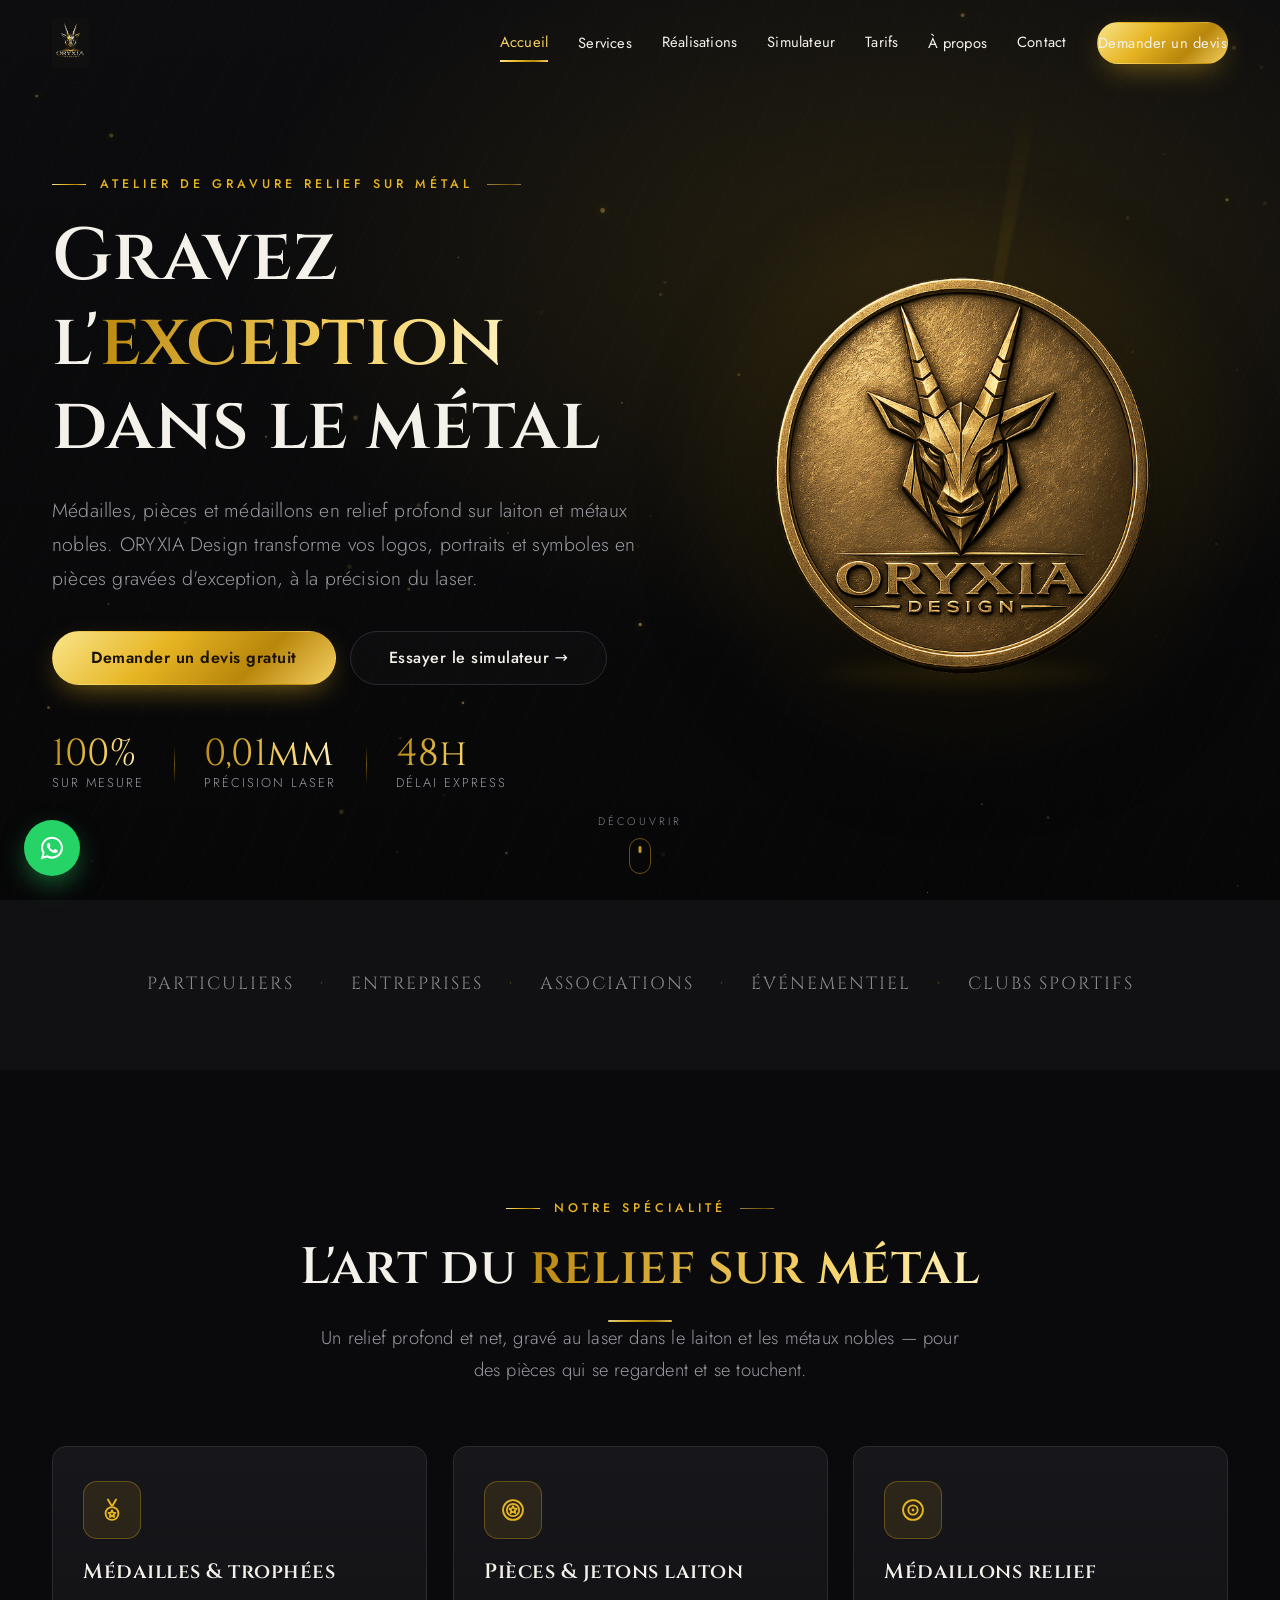
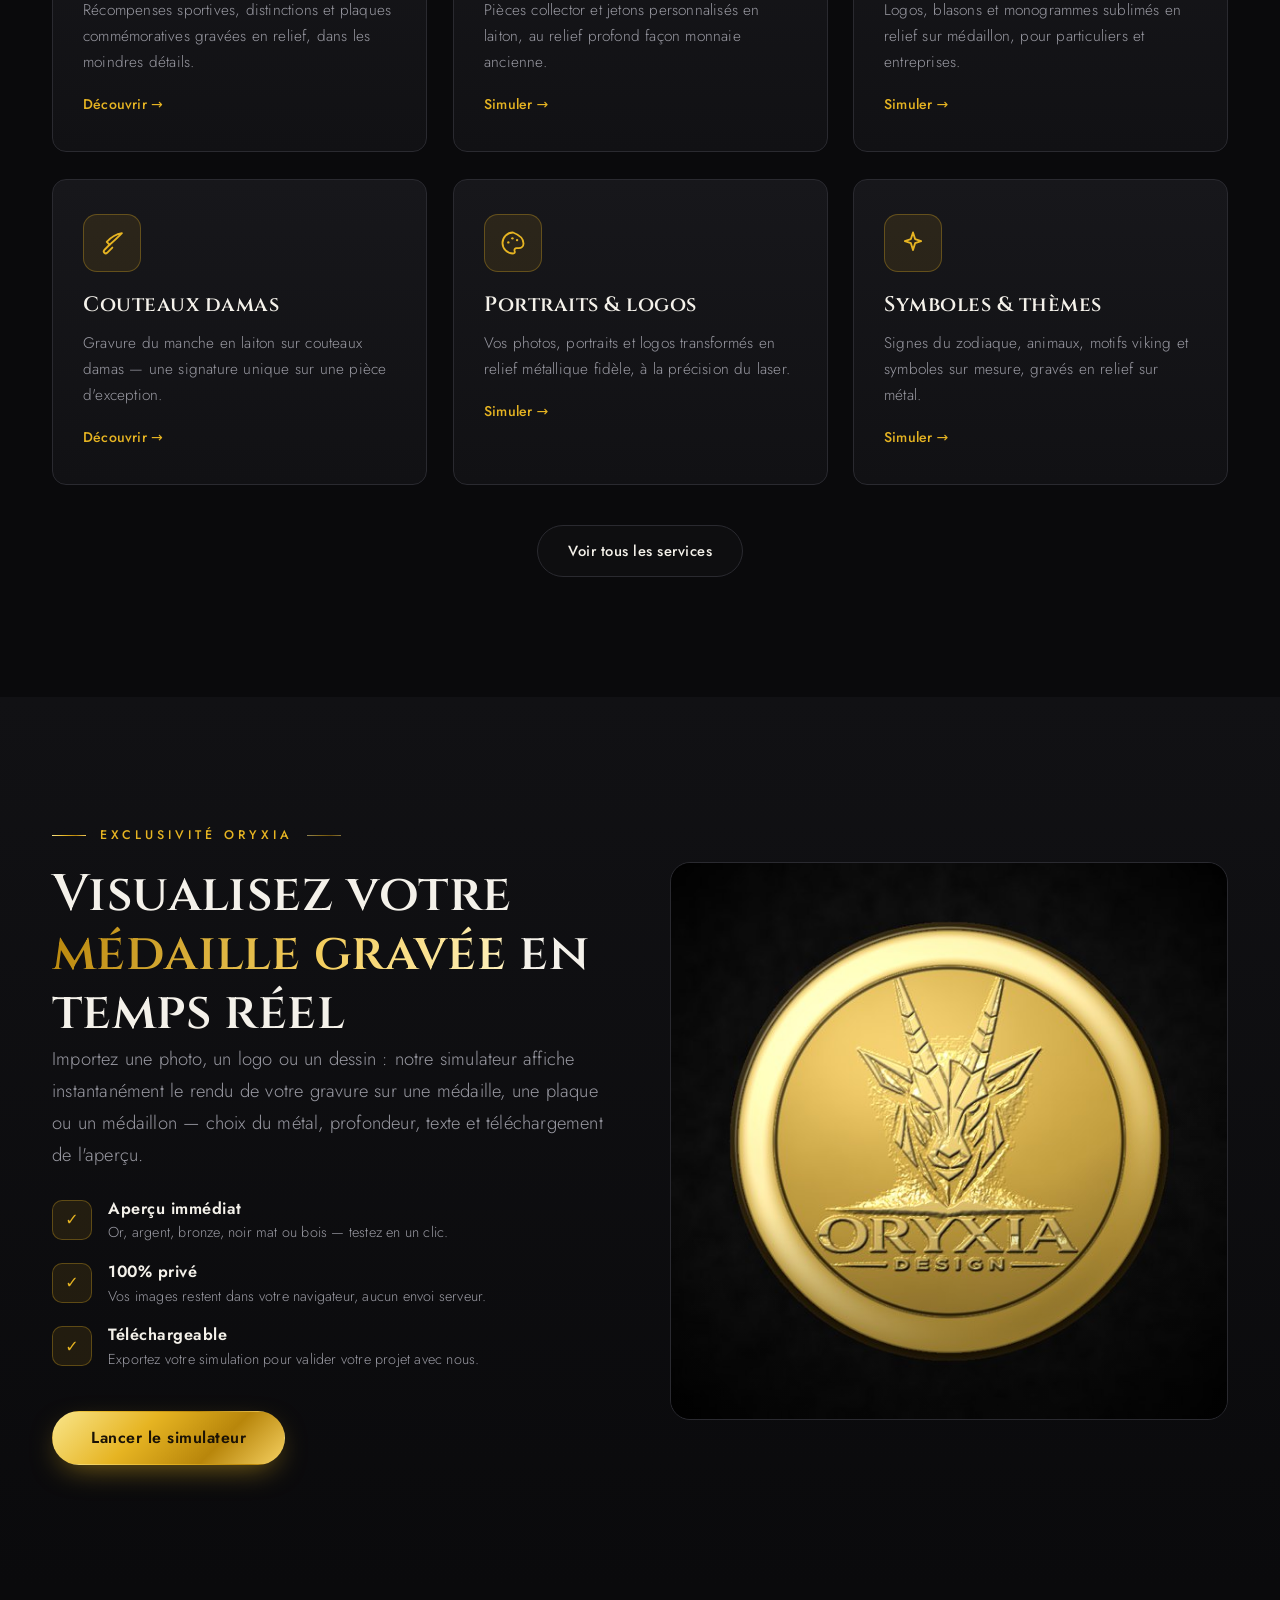
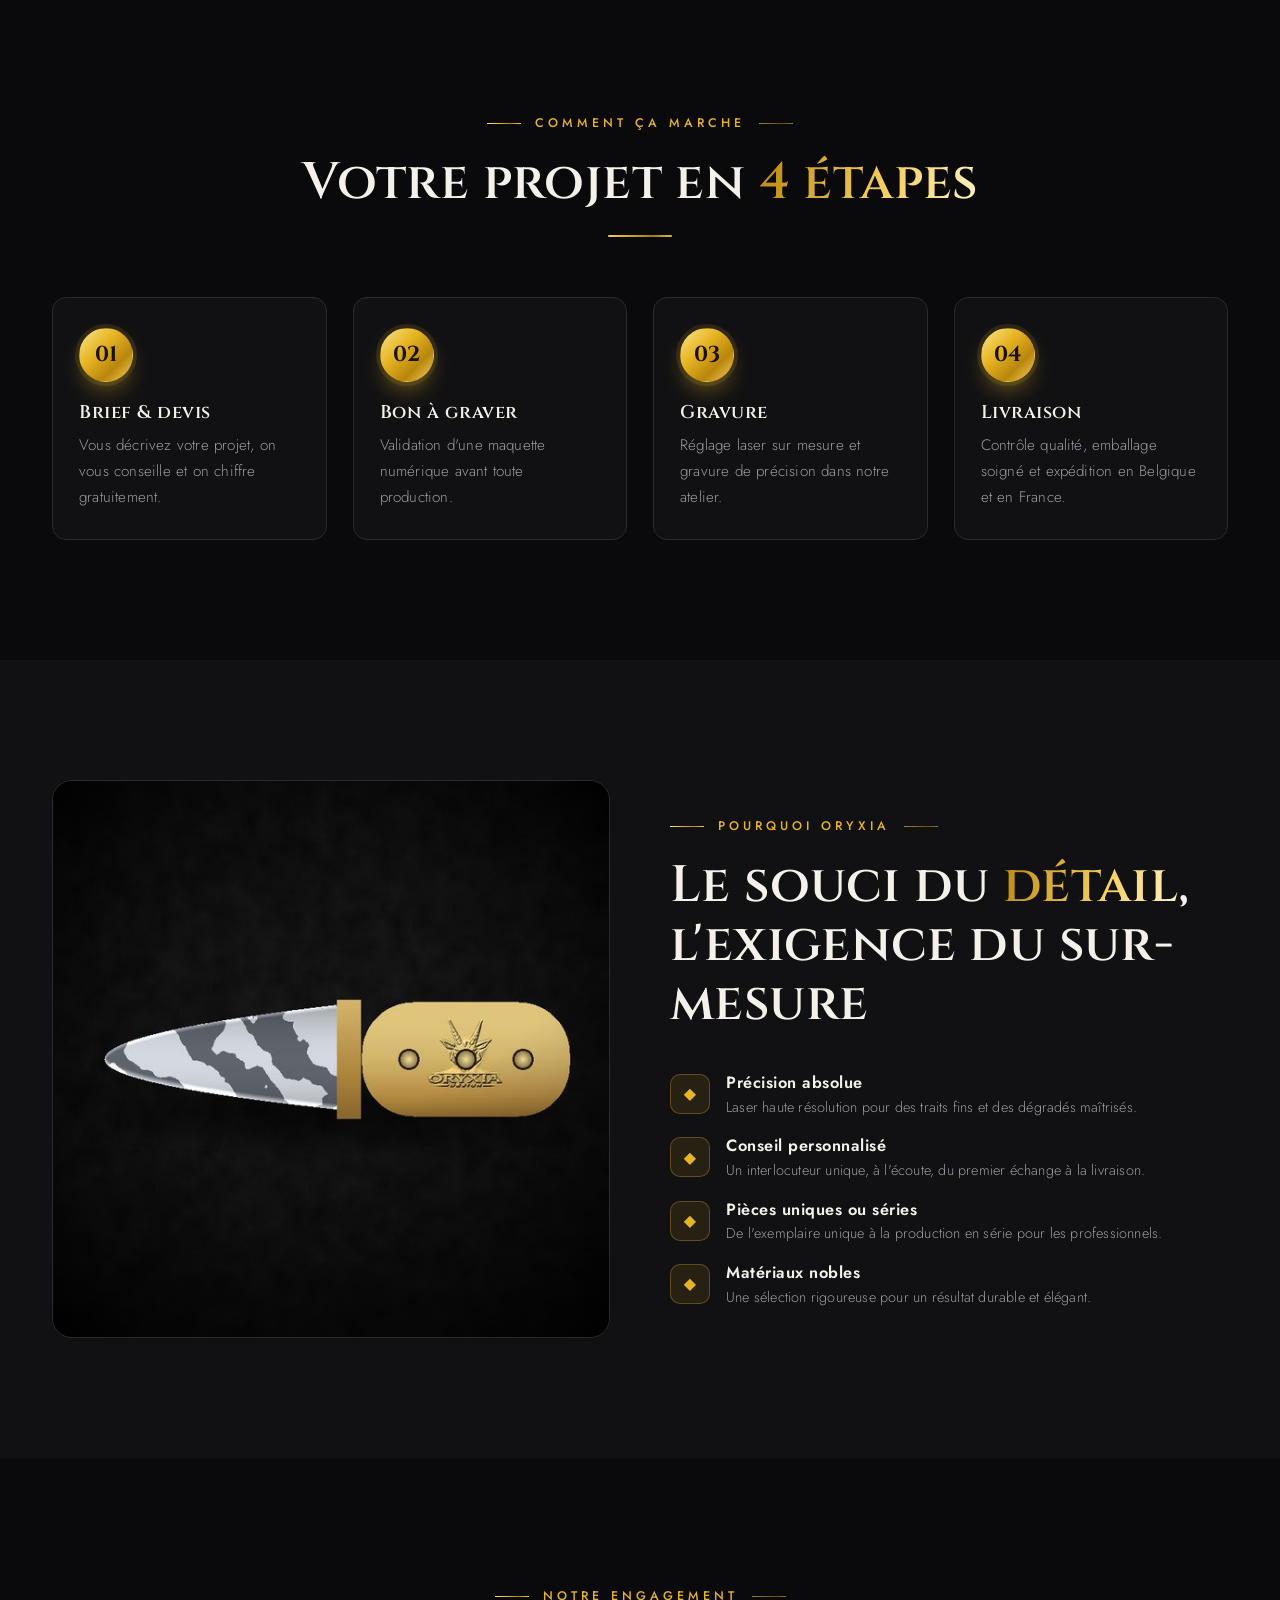
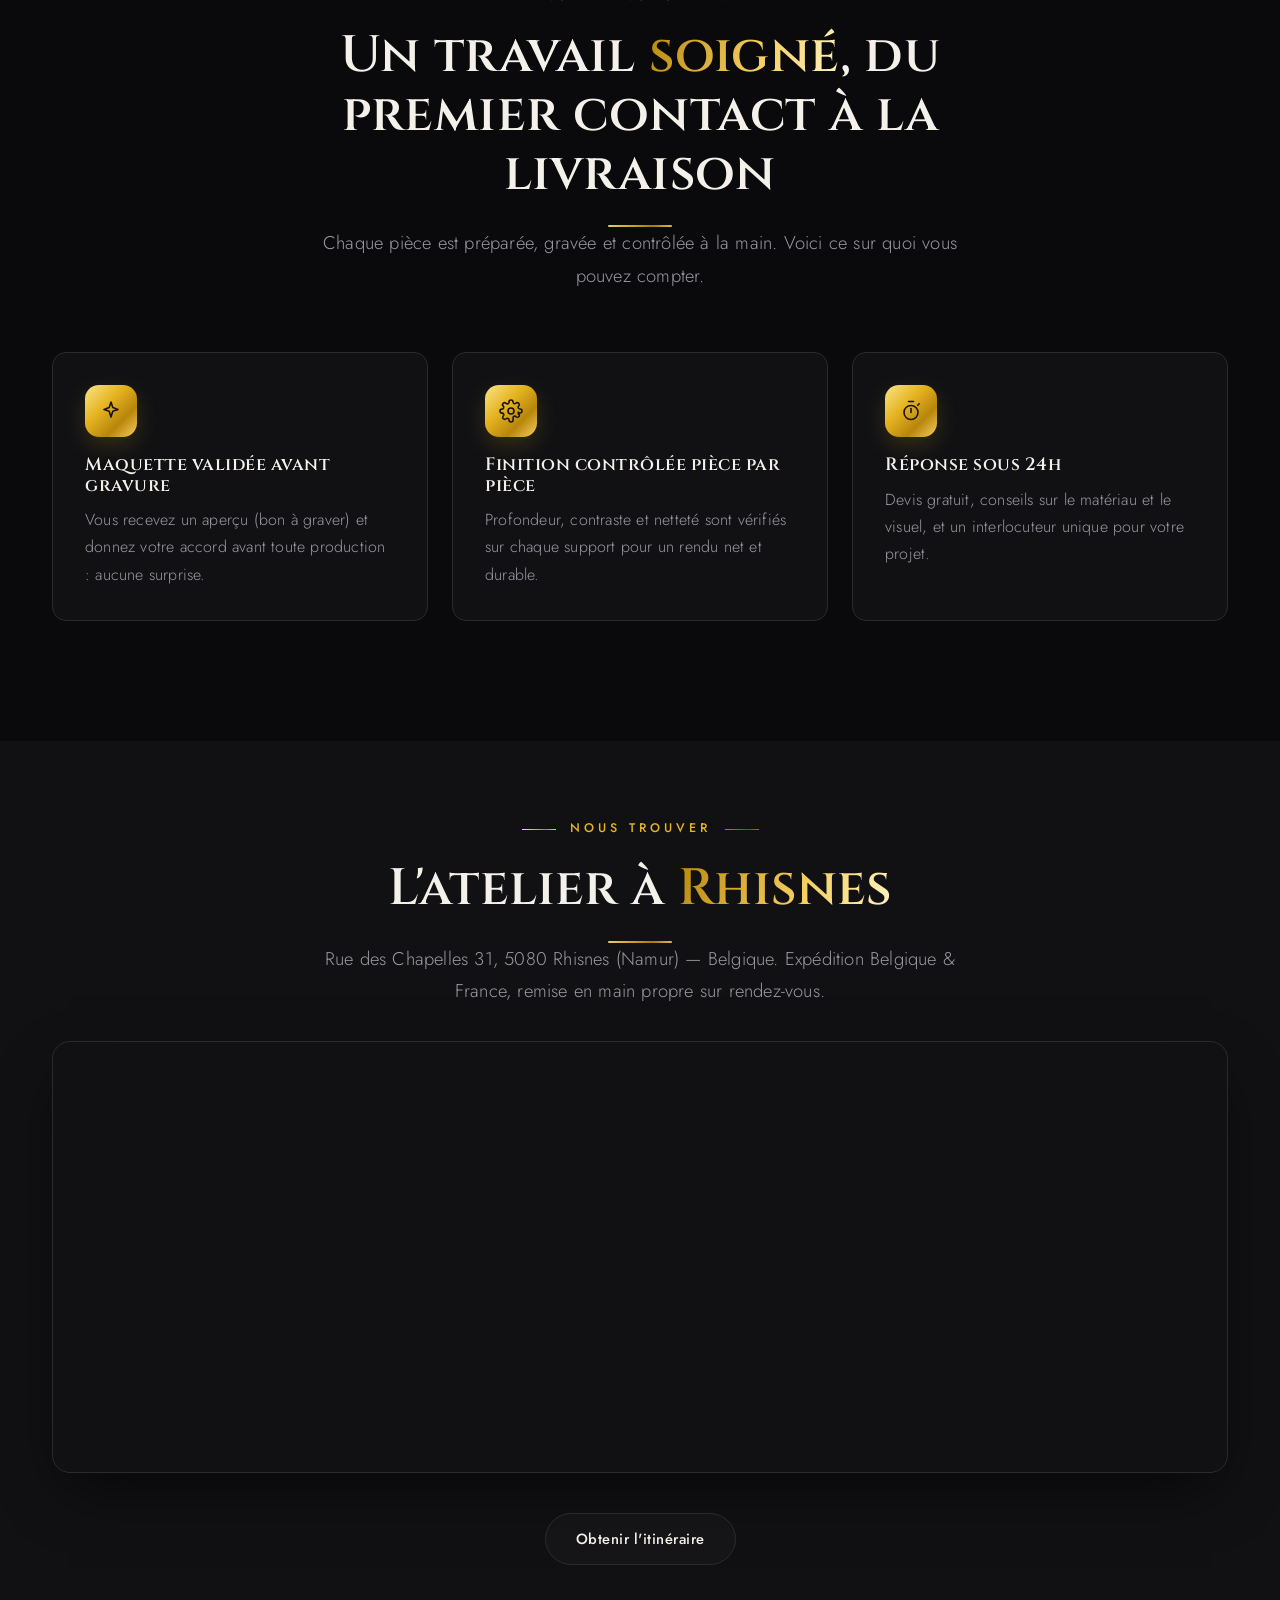
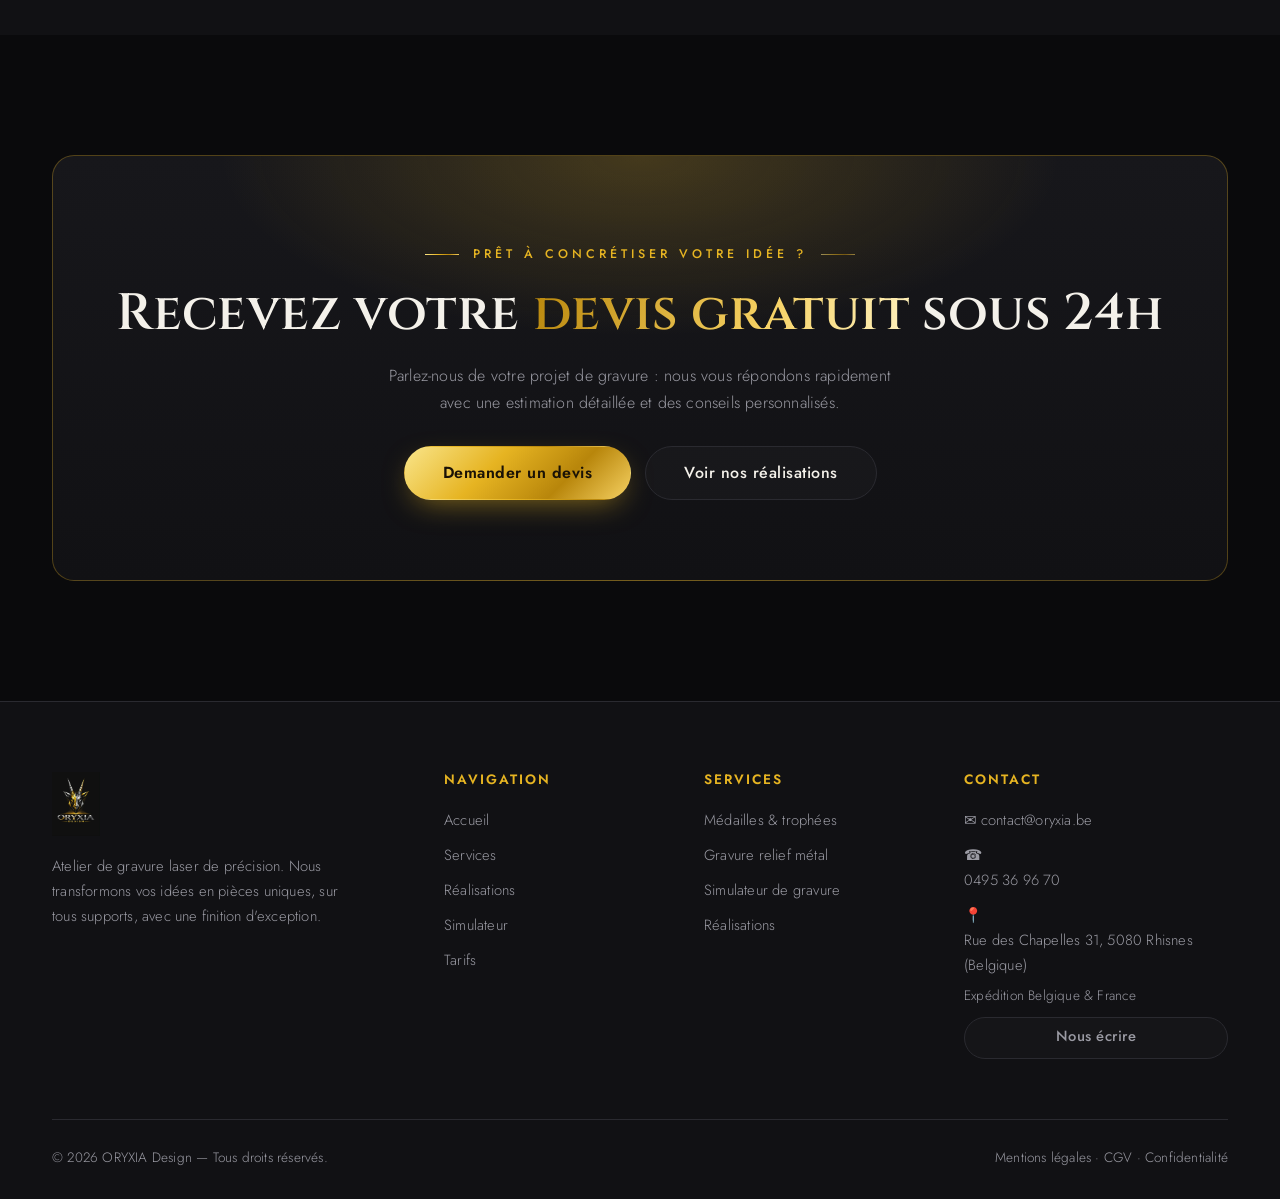
==== index.html @ 3837f549 "Google Map sur l'accueil + optimisation pro : realisations et formulaire de devis recentres relief m" ====
<!DOCTYPE html>
<html lang="fr">
<head>
  <meta charset="UTF-8">
  <meta name="viewport" content="width=device-width, initial-scale=1.0, maximum-scale=1.0, user-scalable=no">
  <meta name="google-site-verification" content="QwHNpM99xkQTSL-kFftwEzeH0m4S1qnileHxCeqdzrs">
  <title>ORYXIA Design — Gravure relief sur métal & médailles laiton</title>
  <meta name="description" content="ORYXIA Design — atelier de gravure relief sur métal à Rhisnes (Namur), Belgique. Médailles, pièces et médaillons en laiton, gravure personnalisée en relief profond. Devis gratuit, livraison Belgique &amp; France.">
  <link rel="icon" href="assets/img/logo.jpeg">
  <link rel="icon" type="image/png" sizes="32x32" href="assets/icons/favicon-32.png">
  <link rel="manifest" href="manifest.json">
  <meta name="mobile-web-app-capable" content="yes">
  <meta name="apple-mobile-web-app-capable" content="yes">
  <meta name="apple-mobile-web-app-status-bar-style" content="black-translucent">
  <meta name="apple-mobile-web-app-title" content="ORYXIA">
  <link rel="preconnect" href="https://fonts.googleapis.com">
  <link rel="preconnect" href="https://fonts.gstatic.com" crossorigin>
  <link href="https://fonts.googleapis.com/css2?family=Cinzel:wght@400;500;600;700&family=Jost:wght@300;400;500;600&display=swap" rel="stylesheet">
  <link rel="stylesheet" href="assets/css/style.css">
  <link rel="canonical" href="https://oryxia.be/">
  <meta name="theme-color" content="#0a0a0c">
  <meta name="author" content="ORYXIA Design">
  <meta name="robots" content="index, follow">
  <link rel="apple-touch-icon" href="assets/icons/apple-touch-icon.png">
  <meta property="og:type" content="website">
  <meta property="og:site_name" content="ORYXIA Design">
  <meta property="og:locale" content="fr_BE">
  <meta property="og:title" content="ORYXIA Design — Gravure relief sur métal & médailles laiton">
  <meta property="og:description" content="ORYXIA Design — atelier de gravure relief sur métal à Rhisnes (Namur), Belgique. Médailles, pièces et médaillons en laiton, gravure personnalisée en relief profond. Devis gratuit, livraison Belgique &amp; France.">
  <meta property="og:url" content="https://oryxia.be/">
  <meta property="og:image" content="https://oryxia.be/assets/img/medaille-oryxia.jpg">
  <meta property="og:image:width" content="760">
  <meta property="og:image:height" content="760">
  <meta name="twitter:card" content="summary_large_image">
  <meta name="twitter:title" content="ORYXIA Design — Gravure relief sur métal & médailles laiton">
  <meta name="twitter:description" content="ORYXIA Design — atelier de gravure relief sur métal à Rhisnes (Namur), Belgique. Médailles, pièces et médaillons en laiton, gravure personnalisée en relief profond. Devis gratuit, livraison Belgique &amp; France.">
  <meta name="twitter:image" content="https://oryxia.be/assets/img/medaille-oryxia.jpg">
  <link rel="preload" as="image" href="assets/img/medaille-oryxia-nobg.png" fetchpriority="high">
  <script type="application/ld+json">
{"@context":"https://schema.org","@type":"LocalBusiness","name":"ORYXIA Design","description":"Atelier de gravure relief sur metal a Rhisnes (Namur), Belgique : medailles, pieces et medaillons en laiton, gravure personnalisee en relief profond.","image":"https://oryxia.be/assets/img/medaille-oryxia.jpg","url":"https://oryxia.be","email":"contact@oryxia.be","telephone":"+32495369670","vatID":"BE0556763865","address":{"@type":"PostalAddress","streetAddress":"Rue des Chapelles 31","postalCode":"5080","addressLocality":"Rhisnes","addressRegion":"Namur","addressCountry":"BE"},"areaServed":["BE","FR"],"priceRange":"\u20ac\u20ac","sameAs":[]}
</script>
</head>
<body>
  <div id="site-header"></div>

  <!-- HERO -->
  <section class="hero">
    <div class="container hero-grid">
      <div>
        <span class="eyebrow reveal">Atelier de gravure relief sur métal</span>
        <h1 class="h-xl reveal d1">Gravez l'<span class="metal-or">exception</span> dans le métal</h1>
        <p class="lead reveal d2">Médailles, pièces et médaillons en relief profond sur laiton et métaux nobles. ORYXIA Design transforme vos logos, portraits et symboles en pièces gravées d'exception, à la précision du laser.</p>
        <div class="hero-actions reveal d3">
          <a href="contact.html" class="btn btn-or btn-lg">Demander un devis gratuit</a>
          <a href="simulateur.html" class="btn btn-ghost btn-lg">Essayer le simulateur →</a>
        </div>
        <div class="hero-stats reveal d3">
          <div class="stat"><div class="n metal-or count" data-to="100" data-suffix="%">100%</div><div class="l">Sur mesure</div></div>
          <div class="stat"><div class="n metal-or count" data-to="0.01" data-dec="2" data-suffix="mm">0,01mm</div><div class="l">Précision laser</div></div>
          <div class="stat"><div class="n metal-or count" data-to="48" data-suffix="h">48h</div><div class="l">Délai express</div></div>
        </div>
      </div>
      <div class="hero-visual reveal d2">
        <div class="glow"></div>
        <img src="assets/img/medaille-oryxia-nobg.png" alt="Médaille ORYXIA Design en laiton gravé" class="hero-logo" width="680" height="680" fetchpriority="high" decoding="async">
      </div>
    </div>
    <a href="#services" class="hero-scroll" aria-label="Défiler vers le contenu"><span>Découvrir</span><span class="mouse"></span></a>
  </section>
  <section class="section--tight bg-2">
    <div class="container">
      <div class="trust">
        <span>Particuliers</span><span>Entreprises</span><span>Associations</span><span>Événementiel</span><span>Clubs sportifs</span>
      </div>
    </div>
  </section>

  <!-- SERVICES -->
  <section class="section" id="services">
    <div class="container">
      <div class="section-head reveal">
        <span class="eyebrow">Notre spécialité</span>
        <h2 class="h-lg">L'art du <span class="metal-or">relief sur métal</span></h2>
        <p class="lead">Un relief profond et net, gravé au laser dans le laiton et les métaux nobles — pour des pièces qui se regardent et se touchent.</p>
      </div>
      <div class="grid grid-3">
        <div class="card reveal"><div class="ico">🏅</div><h3>Médailles & trophées</h3><p>Récompenses sportives, distinctions et plaques commémoratives gravées en relief, dans les moindres détails.</p><a href="services.html#medailles" class="more">Découvrir →</a></div>
        <div class="card reveal d1"><div class="ico">🪙</div><h3>Pièces & jetons laiton</h3><p>Pièces collector et jetons personnalisés en laiton, au relief profond façon monnaie ancienne.</p><a href="simulateur.html" class="more">Simuler →</a></div>
        <div class="card reveal d2"><div class="ico">🎯</div><h3>Médaillons relief</h3><p>Logos, blasons et monogrammes sublimés en relief sur médaillon, pour particuliers et entreprises.</p><a href="simulateur.html" class="more">Simuler →</a></div>
        <div class="card reveal"><div class="ico">🔪</div><h3>Couteaux damas</h3><p>Gravure du manche en laiton sur couteaux damas — une signature unique sur une pièce d'exception.</p><a href="services.html#metal" class="more">Découvrir →</a></div>
        <div class="card reveal d1"><div class="ico">🎨</div><h3>Portraits & logos</h3><p>Vos photos, portraits et logos transformés en relief métallique fidèle, à la précision du laser.</p><a href="simulateur.html" class="more">Simuler →</a></div>
        <div class="card reveal d2"><div class="ico">✨</div><h3>Symboles & thèmes</h3><p>Signes du zodiaque, animaux, motifs viking et symboles sur mesure, gravés en relief sur métal.</p><a href="simulateur.html" class="more">Simuler →</a></div>
      </div>
      <div class="center mt-40 reveal"><a href="services.html" class="btn btn-ghost">Voir tous les services</a></div>
    </div>
  </section>

  <!-- SIMULATEUR TEASER -->
  <section class="section bg-3">
    <div class="container split">
      <div class="reveal">
        <span class="eyebrow">Exclusivité ORYXIA</span>
        <h2 class="h-lg">Visualisez votre <span class="metal-or">médaille gravée</span> en temps réel</h2>
        <p class="lead" style="margin-bottom:28px">Importez une photo, un logo ou un dessin : notre simulateur affiche instantanément le rendu de votre gravure sur une médaille, une plaque ou un médaillon — choix du métal, profondeur, texte et téléchargement de l'aperçu.</p>
        <ul class="feature-list mb-0">
          <li><span class="fi">✓</span><div><h4>Aperçu immédiat</h4><p>Or, argent, bronze, noir mat ou bois — testez en un clic.</p></div></li>
          <li><span class="fi">✓</span><div><h4>100% privé</h4><p>Vos images restent dans votre navigateur, aucun envoi serveur.</p></div></li>
          <li><span class="fi">✓</span><div><h4>Téléchargeable</h4><p>Exportez votre simulation pour valider votre projet avec nous.</p></div></li>
        </ul>
        <div class="mt-40"><a href="simulateur.html" class="btn btn-or btn-lg">Lancer le simulateur</a></div>
      </div>
      <div class="split visual render reveal d1"><img src="assets/img/renders/medaillon-or.jpg" alt="Médaille or gravée — simulateur ORYXIA" width="600" height="600" loading="lazy" decoding="async"></div>
    </div>
  </section>

  <!-- PROCESS -->
  <section class="section">
    <div class="container">
      <div class="section-head reveal">
        <span class="eyebrow">Comment ça marche</span>
        <h2 class="h-lg">Votre projet en <span class="metal-or">4 étapes</span></h2>
      </div>
      <div class="grid grid-4 proj-steps">
        <div class="step reveal" style="grid-template-columns:1fr"><div class="num"></div><div><h3>Brief & devis</h3><p>Vous décrivez votre projet, on vous conseille et on chiffre gratuitement.</p></div></div>
        <div class="step reveal d1" style="grid-template-columns:1fr"><div class="num"></div><div><h3>Bon à graver</h3><p>Validation d'une maquette numérique avant toute production.</p></div></div>
        <div class="step reveal d2" style="grid-template-columns:1fr"><div class="num"></div><div><h3>Gravure</h3><p>Réglage laser sur mesure et gravure de précision dans notre atelier.</p></div></div>
        <div class="step reveal d3" style="grid-template-columns:1fr"><div class="num"></div><div><h3>Livraison</h3><p>Contrôle qualité, emballage soigné et expédition en Belgique et en France.</p></div></div>
      </div>
    </div>
  </section>

  <!-- POURQUOI NOUS -->
  <section class="section bg-2">
    <div class="container split">
      <div class="split visual render reveal" style="order:-1"><img src="assets/img/renders/couteau.jpg" alt="Couteau damas à manche laiton gravé"></div>
      <div class="reveal d1">
        <span class="eyebrow">Pourquoi ORYXIA</span>
        <h2 class="h-lg">Le souci du <span class="metal-or">détail</span>, l'exigence du sur-mesure</h2>
        <ul class="feature-list mt-40">
          <li><span class="fi">◆</span><div><h4>Précision absolue</h4><p>Laser haute résolution pour des traits fins et des dégradés maîtrisés.</p></div></li>
          <li><span class="fi">◆</span><div><h4>Conseil personnalisé</h4><p>Un interlocuteur unique, à l'écoute, du premier échange à la livraison.</p></div></li>
          <li><span class="fi">◆</span><div><h4>Pièces uniques ou séries</h4><p>De l'exemplaire unique à la production en série pour les professionnels.</p></div></li>
          <li><span class="fi">◆</span><div><h4>Matériaux nobles</h4><p>Une sélection rigoureuse pour un résultat durable et élégant.</p></div></li>
        </ul>
      </div>
    </div>
  </section>

  <!-- ENGAGEMENTS -->
  <section class="section">
    <div class="container">
      <div class="section-head reveal">
        <span class="eyebrow">Notre engagement</span>
        <h2 class="h-lg">Un travail <span class="metal-or">soigné</span>, du premier contact à la livraison</h2>
        <p class="lead">Chaque pièce est préparée, gravée et contrôlée à la main. Voici ce sur quoi vous pouvez compter.</p>
      </div>
      <div class="testi">
        <div class="t reveal"><div class="ic-badge">✦</div><h4>Maquette validée avant gravure</h4><p>Vous recevez un aperçu (bon à graver) et donnez votre accord avant toute production : aucune surprise.</p></div>
        <div class="t reveal d1"><div class="ic-badge">⚙</div><h4>Finition contrôlée pièce par pièce</h4><p>Profondeur, contraste et netteté sont vérifiés sur chaque support pour un rendu net et durable.</p></div>
        <div class="t reveal d2"><div class="ic-badge">⏱</div><h4>Réponse sous 24h</h4><p>Devis gratuit, conseils sur le matériau et le visuel, et un interlocuteur unique pour votre projet.</p></div>
      </div>
    </div>
  </section>

  <!-- NOUS TROUVER -->
  <section class="section--tight bg-2" id="acces">
    <div class="container">
      <div class="section-head reveal" style="margin-bottom:34px">
        <span class="eyebrow" style="justify-content:center">Nous trouver</span>
        <h2 class="h-lg">L'atelier à <span class="metal-or">Rhisnes</span></h2>
        <p class="lead">Rue des Chapelles 31, 5080 Rhisnes (Namur) — Belgique. Expédition Belgique &amp; France, remise en main propre sur rendez‑vous.</p>
      </div>
      <div class="map-wrap reveal">
        <iframe title="Carte ORYXIA Design — Rue des Chapelles 31, 5080 Rhisnes"
          src="https://www.google.com/maps?q=Rue%20des%20Chapelles%2031%2C%205080%20Rhisnes%2C%20Belgique&output=embed"
          loading="lazy" referrerpolicy="no-referrer-when-downgrade" allowfullscreen></iframe>
      </div>
      <div class="center mt-40 reveal">
        <a href="https://www.google.com/maps/dir/?api=1&destination=Rue%20des%20Chapelles%2031%2C%205080%20Rhisnes%2C%20Belgique" target="_blank" rel="noopener" class="btn btn-ghost">Obtenir l'itinéraire</a>
      </div>
    </div>
  </section>

  <!-- CTA -->
  <section class="section">
    <div class="container">
      <div class="cta-band reveal">
        <span class="eyebrow" style="justify-content:center">Prêt à concrétiser votre idée ?</span>
        <h2 class="h-lg">Recevez votre <span class="metal-or">devis gratuit</span> sous 24h</h2>
        <p>Parlez-nous de votre projet de gravure : nous vous répondons rapidement avec une estimation détaillée et des conseils personnalisés.</p>
        <div class="hero-actions" style="justify-content:center">
          <a href="contact.html" class="btn btn-or btn-lg">Demander un devis</a>
          <a href="realisations.html" class="btn btn-ghost btn-lg">Voir nos réalisations</a>
        </div>
      </div>
    </div>
  </section>

  <div id="site-footer"></div>
  <script src="assets/js/main.js" defer></script>
</body>
</html>
---- assets/css/style.css ----
/* =========================================================
   ORYXIA DESIGN — Système de design premium
   Gravure laser sur mesure
   ========================================================= */

:root {
  /* Couleurs */
  --noir: #0a0a0c;
  --noir-2: #111114;
  --noir-3: #17171b;
  --noir-4: #1f1f24;
  --gris: #2a2a30;
  --gris-clair: #9a9aa3;
  --blanc: #f4f1ea;
  --blanc-pur: #ffffff;

  /* Or */
  --or: #e6b422;
  --or-clair: #f5d061;
  --or-fonce: #b8860b;
  --or-gradient: linear-gradient(135deg, #f9e58a 0%, #e6b422 38%, #b8860b 70%, #f5d061 100%);

  /* Argent */
  --argent: #c8c8d0;
  --argent-clair: #eef0f4;
  --argent-gradient: linear-gradient(135deg, #ffffff 0%, #c8c8d0 45%, #8d8d97 70%, #e6e8ee 100%);

  /* Typo */
  --font-titre: 'Cinzel', 'Times New Roman', serif;
  --font-corps: 'Jost', 'Segoe UI', system-ui, sans-serif;

  /* Mesures */
  --max: 1240px;
  --radius: 14px;
  --radius-sm: 8px;
  --transition: .35s cubic-bezier(.22,.61,.36,1);
  --shadow: 0 24px 60px -18px rgba(0,0,0,.75);
  --shadow-or: 0 0 0 1px rgba(230,180,34,.25), 0 22px 50px -20px rgba(230,180,34,.35);
}

/* ---------- Reset ---------- */
* { margin: 0; padding: 0; box-sizing: border-box; }
html { scroll-behavior: smooth; -webkit-text-size-adjust: 100%; }
body {
  font-family: var(--font-corps);
  background: var(--noir);
  color: var(--blanc);
  line-height: 1.7;
  overflow-x: hidden;
  font-weight: 300;
  letter-spacing: .2px;
}
img { max-width: 100%; height: auto; display: block; }
a { color: inherit; text-decoration: none; transition: color var(--transition); }
ul { list-style: none; }
button, input, textarea, select { font-family: inherit; }

/* Fond texturé subtil */
body::before {
  content: "";
  position: fixed; inset: 0;
  background:
    radial-gradient(900px 500px at 80% -10%, rgba(230,180,34,.10), transparent 60%),
    radial-gradient(700px 400px at 0% 100%, rgba(200,200,208,.05), transparent 60%);
  pointer-events: none; z-index: 0;
}

/* ---------- Conteneurs ---------- */
.container { width: 100%; max-width: var(--max); margin: 0 auto; padding: 0 24px; position: relative; z-index: 1; }
.section { padding: 100px 0; position: relative; }
.section--tight { padding: 70px 0; }
.bg-2 { background: var(--noir-2); }
.bg-3 { background: linear-gradient(180deg, var(--noir-2), var(--noir)); }

/* ---------- Typographie ---------- */
h1,h2,h3,h4 { font-family: var(--font-titre); font-weight: 600; line-height: 1.15; letter-spacing: .5px; }
.h-xl { font-size: clamp(2.4rem, 6vw, 4.6rem); }
.h-lg { font-size: clamp(2rem, 4.4vw, 3.2rem); }
.h-md { font-size: clamp(1.4rem, 2.6vw, 2rem); }
.eyebrow {
  font-family: var(--font-corps);
  text-transform: uppercase;
  letter-spacing: 4px;
  font-size: .78rem;
  font-weight: 500;
  color: var(--or);
  display: inline-flex; align-items: center; gap: 12px;
  margin-bottom: 20px;
}
.eyebrow::before { content:""; width: 34px; height: 1px; background: var(--or-gradient); }
.lead { font-size: 1.15rem; color: var(--gris-clair); max-width: 60ch; }
.text-or { color: var(--or); }

/* Texte métallique (or) */
.metal-or {
  background: var(--or-gradient);
  -webkit-background-clip: text; background-clip: text;
  -webkit-text-fill-color: transparent; color: transparent;
}
.metal-argent {
  background: var(--argent-gradient);
  -webkit-background-clip: text; background-clip: text;
  -webkit-text-fill-color: transparent; color: transparent;
}

/* ---------- En-tête / Nav ---------- */
.site-header {
  position: fixed; top: 0; left: 0; right: 0; z-index: 100;
  transition: background var(--transition), box-shadow var(--transition), padding var(--transition);
  padding: 18px 0;
}
.site-header.scrolled {
  background: rgba(10,10,12,.82);
  backdrop-filter: blur(14px) saturate(140%);
  -webkit-backdrop-filter: blur(14px) saturate(140%);
  box-shadow: 0 1px 0 rgba(230,180,34,.18);
  padding: 10px 0;
}
.nav { display: flex; align-items: center; justify-content: space-between; gap: 24px; }
.brand { display: flex; align-items: center; gap: 12px; }
.brand img { height: 50px; width: auto; transition: height var(--transition); }
.scrolled .brand img { height: 42px; }
.brand-name { font-family: var(--font-titre); font-size: 1.15rem; letter-spacing: 3px; }
.brand-name small { display:block; font-family: var(--font-corps); font-size:.6rem; letter-spacing: 5px; color: var(--or); font-weight:500; }

.nav-links { display: flex; align-items: center; gap: 30px; }
.nav-links a { font-size: .92rem; font-weight: 400; position: relative; padding: 4px 0; color: var(--blanc); }
.nav-links a::after {
  content:""; position:absolute; left:0; bottom:-2px; height: 1.5px; width: 0;
  background: var(--or-gradient); transition: width var(--transition);
}
.nav-links a:hover, .nav-links a.active { color: var(--or-clair); }
.nav-links a:hover::after, .nav-links a.active::after { width: 100%; }

.has-drop { position: relative; }
.has-drop > a::before { content:""; }
.drop {
  position: absolute; top: 130%; left: 50%; transform: translateX(-50%) translateY(8px);
  background: var(--noir-3); border: 1px solid var(--gris); border-radius: var(--radius-sm);
  padding: 10px; min-width: 230px; opacity: 0; visibility: hidden; transition: var(--transition);
  box-shadow: var(--shadow);
}
.has-drop:hover .drop { opacity: 1; visibility: visible; transform: translateX(-50%) translateY(0); }
.drop a { display:block; padding: 10px 14px; border-radius: 6px; font-size: .9rem; }
.drop a:hover { background: var(--noir-4); color: var(--or-clair); }
.drop a::after { display:none; }

.nav-cta { padding: 11px 22px; }
.burger { display:none; flex-direction: column; gap: 5px; background:none; border:none; cursor:pointer; padding: 6px; }
.burger span { width: 26px; height: 2px; background: var(--blanc); transition: var(--transition); }

/* ---------- Boutons ---------- */
.btn {
  display: inline-flex; align-items: center; gap: 10px;
  padding: 14px 30px; border-radius: 50px; font-size: .92rem; font-weight: 500;
  letter-spacing: .5px; cursor: pointer; border: 1px solid transparent;
  transition: var(--transition); position: relative; overflow: hidden;
}
.btn-or {
  background: var(--or-gradient); color: #1a1206; font-weight: 600;
  box-shadow: 0 10px 30px -10px rgba(230,180,34,.6);
}
.btn-or:hover { transform: translateY(-3px); box-shadow: 0 16px 40px -10px rgba(230,180,34,.75); color:#1a1206; }
.btn-ghost { border-color: var(--gris); color: var(--blanc); background: rgba(255,255,255,.02); }
.btn-ghost:hover { border-color: var(--or); color: var(--or-clair); transform: translateY(-3px); }
.btn-light { background: var(--blanc); color: var(--noir); }
.btn-light:hover { transform: translateY(-3px); }
.btn-sm { padding: 10px 20px; font-size: .85rem; }
.btn-lg { padding: 17px 38px; font-size: 1rem; }

/* ---------- Hero ---------- */
.hero {
  min-height: 100vh; display: flex; align-items: center; position: relative;
  padding: 140px 0 80px;
  background:
    radial-gradient(1200px 700px at 70% 30%, rgba(230,180,34,.12), transparent 55%),
    linear-gradient(180deg, #0c0c0e, #060607);
  overflow: hidden;
}
.hero::after {
  content:""; position:absolute; inset:0;
  background-image: repeating-linear-gradient(115deg, transparent 0 38px, rgba(255,255,255,.012) 38px 39px);
  pointer-events:none;
}
.hero-grid { display: grid; grid-template-columns: 1.05fr .95fr; gap: 60px; align-items: center; }
.hero h1 { margin-bottom: 24px; }
.hero .lead { margin-bottom: 36px; font-size: 1.22rem; }
.hero-actions { display:flex; gap: 16px; flex-wrap: wrap; }
.hero-visual { position: relative; display:flex; justify-content:center; }
.hero-visual .glow {
  position:absolute; inset: -10% -5%; border-radius: 50%;
  background: radial-gradient(circle, rgba(230,180,34,.30), transparent 60%);
  filter: blur(40px); z-index:0;
}
.hero-logo { position: relative; z-index: 1; max-width: 460px; filter: drop-shadow(0 30px 60px rgba(0,0,0,.7)); animation: float 6s ease-in-out infinite; }
@keyframes float { 0%,100%{transform:translateY(0)} 50%{transform:translateY(-14px)} }

.hero-stats { display:flex; gap: 40px; margin-top: 50px; flex-wrap: wrap; }
.hero-stats .stat .n { font-family: var(--font-titre); font-size: 2.1rem; }
.hero-stats .stat .l { font-size: .8rem; color: var(--gris-clair); text-transform: uppercase; letter-spacing: 2px; }

/* ---------- Section header ---------- */
.section-head { text-align: center; max-width: 720px; margin: 0 auto 60px; }
.section-head .lead { margin: 0 auto; }
.section-head.left { text-align: left; margin-left: 0; }
.section-head.left .lead { margin-left: 0; }

/* ---------- Grilles de cartes ---------- */
.grid { display: grid; gap: 26px; }
.grid-2 { grid-template-columns: repeat(2,1fr); }
.grid-3 { grid-template-columns: repeat(3,1fr); }
.grid-4 { grid-template-columns: repeat(4,1fr); }

.card {
  background: linear-gradient(180deg, var(--noir-3), var(--noir-2));
  border: 1px solid var(--gris); border-radius: var(--radius);
  padding: 34px 30px; transition: var(--transition); position: relative; overflow: hidden;
}
.card::before {
  content:""; position:absolute; top:0; left:0; right:0; height: 2px;
  background: var(--or-gradient); transform: scaleX(0); transform-origin: left; transition: var(--transition);
}
.card:hover { transform: translateY(-8px); border-color: rgba(230,180,34,.45); box-shadow: var(--shadow); }
.card:hover::before { transform: scaleX(1); }
.card .ico {
  width: 58px; height: 58px; border-radius: 14px; display:flex; align-items:center; justify-content:center;
  background: rgba(230,180,34,.10); border: 1px solid rgba(230,180,34,.3); margin-bottom: 22px; font-size: 1.6rem;
}
.card h3 { font-size: 1.3rem; margin-bottom: 12px; }
.card p { color: var(--gris-clair); font-size: .96rem; }
.card .more { margin-top: 18px; display:inline-flex; gap:8px; color: var(--or); font-size:.88rem; font-weight:500; }

/* Carte matériau / service */
.mat-card { padding: 0; }
.mat-card .mat-top {
  height: 190px; display:flex; align-items:center; justify-content:center; font-size: 3.4rem;
  background:
    radial-gradient(circle at 50% 40%, rgba(230,180,34,.18), transparent 70%),
    repeating-linear-gradient(45deg, #15151a 0 10px, #121216 10px 20px);
  border-bottom: 1px solid var(--gris);
}
.mat-card .mat-body { padding: 26px 28px 30px; }
.mat-card ul.bullets { margin-top: 14px; }
.bullets li { color: var(--gris-clair); font-size: .9rem; padding-left: 22px; position: relative; margin-bottom: 6px; }
.bullets li::before { content:"◆"; position:absolute; left:0; color: var(--or); font-size:.7rem; top: 4px; }

/* ---------- Process ---------- */
.steps { counter-reset: step; display:grid; gap: 22px; }
.step {
  display:grid; grid-template-columns: 70px 1fr; gap: 24px; align-items:flex-start;
  padding: 28px; border: 1px solid var(--gris); border-radius: var(--radius);
  background: var(--noir-2); transition: var(--transition);
}
.step:hover { border-color: rgba(230,180,34,.4); transform: translateX(6px); }
.step .num {
  counter-increment: step; font-family: var(--font-titre); font-size: 1.6rem;
  width: 64px; height: 64px; border-radius: 50%; display:flex; align-items:center; justify-content:center;
  border: 1px solid var(--or); color: var(--or);
}
.step .num::before { content: "0" counter(step); }
.step h3 { font-size: 1.2rem; margin-bottom: 8px; }
.step p { color: var(--gris-clair); font-size: .94rem; }

/* ---------- Bandeau / CTA ---------- */
.cta-band {
  text-align:center; padding: 80px 40px; border-radius: 22px;
  background:
    radial-gradient(700px 300px at 50% 0%, rgba(230,180,34,.22), transparent 60%),
    linear-gradient(180deg, var(--noir-3), var(--noir-2));
  border: 1px solid rgba(230,180,34,.3); position: relative; overflow:hidden;
}
.cta-band h2 { margin-bottom: 18px; }
.cta-band p { color: var(--gris-clair); max-width: 56ch; margin: 0 auto 30px; }

/* ---------- Liste à puces de garanties ---------- */
.feature-list { display:grid; gap: 18px; }
.feature-list li { display:flex; gap: 16px; align-items:flex-start; }
.feature-list .fi {
  flex: 0 0 auto; width: 40px; height: 40px; border-radius: 10px; display:flex; align-items:center; justify-content:center;
  background: rgba(230,180,34,.1); border:1px solid rgba(230,180,34,.3); color: var(--or);
}
.feature-list h4 { font-family: var(--font-corps); font-size: 1.02rem; font-weight: 600; margin-bottom: 2px; }
.feature-list p { color: var(--gris-clair); font-size: .9rem; }

/* ---------- Galerie ---------- */
.filters { display:flex; gap: 12px; flex-wrap: wrap; justify-content:center; margin-bottom: 40px; }
.filter-btn {
  padding: 9px 20px; border-radius: 50px; border: 1px solid var(--gris); background: transparent;
  color: var(--gris-clair); cursor:pointer; font-size:.86rem; transition: var(--transition);
}
.filter-btn.active, .filter-btn:hover { border-color: var(--or); color: var(--or-clair); background: rgba(230,180,34,.08); }
.gallery { columns: 3; column-gap: 22px; }
.gallery .g-item {
  break-inside: avoid; margin-bottom: 22px; border-radius: var(--radius); overflow: hidden;
  position: relative; border: 1px solid var(--gris);
  background: linear-gradient(180deg, var(--noir-3), var(--noir-2));
}
.g-item .g-art {
  height: 0; display:flex; align-items:center; justify-content:center; font-size: 3rem;
  background:
    radial-gradient(circle at 50% 30%, rgba(230,180,34,.18), transparent 65%),
    repeating-linear-gradient(135deg, #16161b 0 12px, #121216 12px 24px);
}
.g-item .g-meta { padding: 18px 20px; }
.g-item .g-meta h4 { font-family: var(--font-corps); font-weight:600; font-size: 1rem; }
.g-item .g-meta span { font-size:.8rem; color: var(--or); text-transform: uppercase; letter-spacing: 2px; }

/* ---------- Tarifs ---------- */
.price-grid { display:grid; grid-template-columns: repeat(3,1fr); gap: 26px; align-items: stretch; }
.price {
  background: linear-gradient(180deg, var(--noir-3), var(--noir-2)); border: 1px solid var(--gris);
  border-radius: var(--radius); padding: 38px 32px; display:flex; flex-direction:column; transition: var(--transition);
}
.price.featured { border-color: var(--or); box-shadow: var(--shadow-or); transform: scale(1.03); }
.price:hover { transform: translateY(-6px); }
.price.featured:hover { transform: scale(1.03) translateY(-6px); }
.price .tag { font-size:.75rem; text-transform: uppercase; letter-spacing: 3px; color: var(--or); margin-bottom: 14px; }
.price .amount { font-family: var(--font-titre); font-size: 2.8rem; margin-bottom: 4px; }
.price .amount small { font-size: 1rem; color: var(--gris-clair); }
.price .desc { color: var(--gris-clair); font-size:.92rem; margin-bottom: 24px; }
.price ul { display:grid; gap: 12px; margin-bottom: 28px; flex: 1; }
.price ul li { font-size:.92rem; padding-left: 26px; position: relative; }
.price ul li::before { content:"✓"; position:absolute; left:0; color: var(--or); font-weight:700; }
.badge-pop { position:absolute; top: -14px; left: 50%; transform: translateX(-50%); background: var(--or-gradient); color:#1a1206; font-size:.72rem; font-weight:700; padding: 6px 18px; border-radius: 50px; letter-spacing: 2px; }

/* ---------- FAQ ---------- */
.faq { max-width: 820px; margin: 0 auto; display:grid; gap: 14px; }
.faq-item { border: 1px solid var(--gris); border-radius: var(--radius-sm); background: var(--noir-2); overflow: hidden; }
.faq-q { width:100%; text-align:left; padding: 22px 26px; background:none; border:none; color: var(--blanc); cursor:pointer; font-size: 1.05rem; font-weight: 500; display:flex; justify-content:space-between; align-items:center; gap: 16px; }
.faq-q .plus { color: var(--or); font-size: 1.4rem; transition: var(--transition); flex:0 0 auto; }
.faq-item.open .plus { transform: rotate(45deg); }
.faq-a { max-height: 0; overflow: hidden; transition: max-height .4s ease, padding .4s ease; padding: 0 26px; color: var(--gris-clair); }
.faq-item.open .faq-a { padding: 0 26px 24px; max-height: 320px; }

/* ---------- Témoignages ---------- */
.testi { display:grid; grid-template-columns: repeat(3,1fr); gap: 24px; }
.testi .t {
  padding: 32px; border:1px solid var(--gris); border-radius: var(--radius); background: var(--noir-2);
}
.testi .stars { color: var(--or); margin-bottom: 14px; letter-spacing: 3px; }
.testi .ic-badge { width: 52px; height: 52px; border-radius: 14px; background: var(--or-gradient); display:flex; align-items:center; justify-content:center; color:#1a1206; font-size:1.4rem; margin-bottom: 18px; box-shadow: 0 8px 22px rgba(230,180,34,.18); }
.testi .t h4 { font-family: var(--font-titre); font-size: 1.12rem; margin-bottom: 10px; color: var(--blanc); }
.testi p { color: var(--gris-clair); margin-bottom: 0; }
.testi .who { display:flex; align-items:center; gap: 14px; }
.testi .who .av { width: 44px; height: 44px; border-radius: 50%; background: var(--or-gradient); display:flex; align-items:center; justify-content:center; color:#1a1206; font-weight:700; font-family: var(--font-titre); }
.testi .who b { font-weight:600; }
.testi .who span { display:block; font-size:.82rem; color: var(--gris-clair); }

/* ---------- Formulaires ---------- */
.form { display:grid; gap: 20px; }
.form .row { display:grid; grid-template-columns: 1fr 1fr; gap: 20px; }
.field label { display:block; font-size:.85rem; margin-bottom: 8px; color: var(--blanc); letter-spacing:.5px; }
.field label .req { color: var(--or); }
.field input, .field textarea, .field select {
  width:100%; padding: 14px 16px; background: var(--noir-2); border:1px solid var(--gris); border-radius: var(--radius-sm);
  color: var(--blanc); font-size: .95rem; transition: var(--transition);
}
.field input:focus, .field textarea:focus, .field select:focus { outline:none; border-color: var(--or); box-shadow: 0 0 0 3px rgba(230,180,34,.12); }
.field textarea { resize: vertical; min-height: 130px; }
.form-note { font-size:.82rem; color: var(--gris-clair); }
.form-success { display:none; padding: 18px 22px; border-radius: var(--radius-sm); background: rgba(230,180,34,.1); border:1px solid var(--or); color: var(--or-clair); }
.form-success.show { display:block; }

/* ---------- Info / contact cartes ---------- */
.info-card { display:flex; gap:18px; align-items:flex-start; padding: 24px; border:1px solid var(--gris); border-radius: var(--radius); background: var(--noir-2); }
.info-card .ic { width:46px; height:46px; flex:0 0 auto; border-radius:12px; background: rgba(230,180,34,.1); border:1px solid rgba(230,180,34,.3); color: var(--or); display:flex; align-items:center; justify-content:center; font-size:1.2rem; }
.info-card h4 { font-family: var(--font-corps); font-weight:600; margin-bottom: 4px; }
.info-card p, .info-card a { color: var(--gris-clair); font-size:.94rem; }
.info-card a:hover { color: var(--or); }

/* ---------- Simulateur ---------- */
.sim-wrap { display:grid; grid-template-columns: 360px 1fr; gap: 36px; align-items:flex-start; }
.sim-panel { background: var(--noir-2); border:1px solid var(--gris); border-radius: var(--radius); padding: 28px; position: sticky; top: 100px; }
.sim-panel h3 { font-size: 1.15rem; margin-bottom: 6px; }
.sim-panel .hint { font-size:.84rem; color: var(--gris-clair); margin-bottom: 22px; }
.sim-group { margin-bottom: 22px; }
.sim-group > label { display:block; font-size:.82rem; text-transform: uppercase; letter-spacing: 2px; color: var(--or); margin-bottom: 12px; }
.dropzone {
  border: 2px dashed var(--gris); border-radius: var(--radius); padding: 30px 20px; text-align:center;
  cursor:pointer; transition: var(--transition); color: var(--gris-clair);
}
.dropzone:hover, .dropzone.drag { border-color: var(--or); background: rgba(230,180,34,.05); color: var(--or-clair); }
.dropzone .dz-ico { font-size: 2rem; margin-bottom: 10px; }

/* Icônes SVG (trait fin doré) */
.card .ico { color: var(--or); }
.card .ico.ico-svg svg { width: 28px; height: 28px; }
.info-card .ic.ico-svg svg { width: 22px; height: 22px; }
.testi .ic-badge.ico-svg svg { width: 24px; height: 24px; }
.dropzone .dz-ico.ico-svg { color: var(--or); }
.dropzone .dz-ico.ico-svg svg { width: 30px; height: 30px; }
.ico-svg svg { display: block; }
.chips { display:flex; gap: 8px; flex-wrap: wrap; }
.chip { padding: 8px 14px; border-radius: 50px; border:1px solid var(--gris); background:transparent; color: var(--gris-clair); cursor:pointer; font-size:.82rem; transition: var(--transition); }
.chip.active, .chip:hover { border-color: var(--or); color: var(--or-clair); background: rgba(230,180,34,.08); }
.slider-row { display:flex; align-items:center; gap: 14px; margin-bottom: 14px; }
.slider-row label { flex: 0 0 100px; font-size:.84rem; color: var(--blanc); }
.slider-row input[type=range] { flex:1; accent-color: var(--or); }
.slider-row .val { flex:0 0 42px; text-align:right; font-size:.82rem; color: var(--or); }
.sim-stage {
  background:
    radial-gradient(circle at 50% 40%, #1c1c22, #0a0a0c 75%);
  border:1px solid var(--gris); border-radius: var(--radius); padding: 30px; min-height: 540px;
  display:flex; flex-direction:column; align-items:center; justify-content:center; gap: 22px;
}
#sim-canvas { max-width: 100%; height:auto; border-radius: 8px; box-shadow: 0 30px 70px -20px rgba(0,0,0,.8); }
.sim-actions { display:flex; gap: 12px; flex-wrap: wrap; justify-content:center; }
.text-input-mini { width:100%; }

/* ---------- Logos / bandeau confiance ---------- */
.trust { display:flex; gap: 50px; align-items:center; justify-content:center; flex-wrap:wrap; opacity:.65; }
.trust span { font-family: var(--font-titre); font-size: 1.1rem; letter-spacing: 2px; color: var(--argent); }

/* ---------- Pied de page ---------- */
.site-footer { background: var(--noir-2); border-top: 1px solid var(--gris); padding: 70px 0 30px; margin-top: 0; }
.footer-grid { display:grid; grid-template-columns: 1.6fr 1fr 1fr 1.2fr; gap: 40px; margin-bottom: 50px; }
.footer-grid h4 { font-family: var(--font-corps); font-size:.85rem; text-transform: uppercase; letter-spacing: 2px; color: var(--or); margin-bottom: 20px; }
.footer-grid a, .footer-grid p { color: var(--gris-clair); font-size:.92rem; display:block; margin-bottom: 10px; }
.footer-grid a:hover { color: var(--or-clair); }
.footer-brand img { height: 64px; margin-bottom: 18px; }
.footer-brand p { max-width: 34ch; }
.socials { display:flex; gap: 12px; margin-top: 16px; }
.socials a { width:40px; height:40px; border:1px solid var(--gris); border-radius:10px; display:flex; align-items:center; justify-content:center; color: var(--blanc); }
.socials a:hover { border-color: var(--or); color: var(--or); transform: translateY(-3px); }
.footer-bottom { border-top:1px solid var(--gris); padding-top: 26px; display:flex; justify-content:space-between; gap:16px; flex-wrap:wrap; color: var(--gris-clair); font-size:.85rem; }
.footer-bottom a { color: var(--gris-clair); }
.footer-bottom a:hover { color: var(--or); }

/* ---------- Page header (sous-pages) ---------- */
.page-hero {
  padding: 170px 0 70px; text-align:center; position: relative;
  background:
    radial-gradient(900px 400px at 50% -10%, rgba(230,180,34,.14), transparent 60%),
    linear-gradient(180deg, #0c0c0e, var(--noir));
  border-bottom: 1px solid var(--gris);
}
.page-hero .lead { margin: 0 auto; }
.breadcrumb { font-size:.82rem; color: var(--gris-clair); margin-bottom: 16px; }
.breadcrumb a:hover { color: var(--or); }

/* ---------- Split (image + texte) ---------- */
.split { display:grid; grid-template-columns: 1fr 1fr; gap: 60px; align-items:center; }
.split .visual {
  border-radius: 20px; min-height: 380px; border: 1px solid var(--gris); position: relative; overflow:hidden;
  background:
    radial-gradient(circle at 40% 30%, rgba(230,180,34,.16), transparent 60%),
    repeating-linear-gradient(45deg, #16161b 0 14px, #111116 14px 28px);
  display:flex; align-items:center; justify-content:center; font-size: 4rem;
}

/* ---------- Animations apparition ---------- */
.reveal { opacity: 0; transform: translateY(28px); transition: opacity .7s ease, transform .7s ease; }
.reveal.in { opacity: 1; transform: none; }
.reveal.d1 { transition-delay: .08s; }
.reveal.d2 { transition-delay: .16s; }
.reveal.d3 { transition-delay: .24s; }

/* ---------- Divers ---------- */
.center { text-align:center; }
.mt-40 { margin-top: 40px; }
.mt-60 { margin-top: 60px; }
.mb-0 { margin-bottom: 0; }
.tag-pill { display:inline-block; padding:5px 14px; border:1px solid rgba(230,180,34,.4); border-radius:50px; font-size:.78rem; color: var(--or); letter-spacing:1px; }

/* ---------- Responsive ---------- */
@media (max-width: 1024px) {
  .hero-grid { grid-template-columns: 1fr; text-align:center; }
  .hero .lead { margin-left:auto; margin-right:auto; }
  .hero-actions, .hero-stats { justify-content:center; }
  .hero-visual { order: -1; }
  .hero-logo { max-width: 320px; }
  .grid-4 { grid-template-columns: repeat(2,1fr); }
  .gallery { columns: 2; }
  .sim-wrap { grid-template-columns: 1fr; }
  .sim-panel { position: static; }
  .footer-grid { grid-template-columns: 1fr 1fr; }
  .split { grid-template-columns: 1fr; }
}
@media (max-width: 760px) {
  /* Menu plein écran opaque (évite tout débordement de la page derrière) */
  .nav-links { position: fixed; inset: 0; width: 100%; height: 100vh; height: 100dvh;
    flex-direction: column; align-items: flex-start; justify-content: flex-start;
    background: var(--noir); padding: 96px 32px 48px; gap: 2px;
    transform: translateX(100%); transition: transform var(--transition);
    overflow-y: auto; -webkit-overflow-scrolling: touch; overscroll-behavior: contain; }
  .nav-links.open { transform: none; }
  .nav-links a { width:100%; padding: 14px 0; border-bottom: 1px solid var(--gris); font-size: 1.05rem; }
  .nav-links .nav-cta { margin-top: 18px; border-bottom: none; justify-content: center; }
  .burger { display:flex; z-index: 130; }
  /* Burger -> croix quand le menu est ouvert */
  .burger.active span:nth-child(1) { transform: translateY(7px) rotate(45deg); }
  .burger.active span:nth-child(2) { opacity: 0; }
  .burger.active span:nth-child(3) { transform: translateY(-7px) rotate(-45deg); }
  .has-drop { width: 100%; }
  .has-drop .drop { position: static; opacity:1; visibility:visible; transform:none; border:none; box-shadow:none; padding: 0 0 0 14px; min-width:auto; background:none; }
  .has-drop:hover .drop { transform:none; }
  .drop a { font-size: .95rem; color: var(--gris-clair); }
  body.menu-open { overflow: hidden; }
  .section { padding: 70px 0; }
  .grid-2, .grid-3, .grid-4, .price-grid, .testi { grid-template-columns: 1fr; }
  .gallery { columns: 1; }
  .form .row { grid-template-columns: 1fr; }
  .price.featured { transform:none; }
  .hero-stats { gap: 26px; }
}

/* =========================================================
   ANIMATIONS & EFFETS PREMIUM (additifs)
   ========================================================= */

/* Barre de progression de défilement */
#scroll-progress {
  position: fixed; top: 0; left: 0; height: 3px; width: 0%;
  background: var(--or-gradient); z-index: 200;
  box-shadow: 0 0 12px rgba(230,180,34,.7);
  transition: width .1s linear;
}

/* Bouton retour en haut */
#to-top {
  position: fixed; right: 24px; bottom: 24px; z-index: 120;
  width: 50px; height: 50px; border-radius: 50%;
  display: flex; align-items: center; justify-content: center;
  background: var(--or-gradient); color: #1a1206; font-size: 1.3rem; font-weight: 700;
  cursor: pointer; border: none; opacity: 0; visibility: hidden; transform: translateY(20px) scale(.8);
  transition: var(--transition); box-shadow: 0 10px 30px -8px rgba(230,180,34,.6);
}
#to-top.show { opacity: 1; visibility: visible; transform: none; }
#to-top:hover { transform: translateY(-4px); box-shadow: 0 16px 40px -8px rgba(230,180,34,.8); }

/* Particules dorées du hero */
.fx-particles { position: absolute; inset: 0; z-index: 0; pointer-events: none; opacity: .8; }
.hero > .container, .page-hero > .container { position: relative; z-index: 2; }

/* Texte métal : reflet animé */
.metal-or {
  background: linear-gradient(110deg, #b8860b 0%, #f5d061 25%, #fff3c4 42%, #f5d061 60%, #b8860b 100%);
  background-size: 250% 100%;
  -webkit-background-clip: text; background-clip: text;
  -webkit-text-fill-color: transparent; color: transparent;
  animation: shineText 7s linear infinite;
}
@keyframes shineText { 0% { background-position: 200% 0; } 100% { background-position: -50% 0; } }

/* Boutons : balayage lumineux */
.btn { isolation: isolate; }
.btn-or::after, .btn-light::after {
  content: ""; position: absolute; top: 0; left: -120%; width: 60%; height: 100%; z-index: 1;
  background: linear-gradient(100deg, transparent, rgba(255,255,255,.55), transparent);
  transform: skewX(-20deg); transition: left .6s ease;
}
.btn-or:hover::after, .btn-light:hover::after { left: 140%; }

/* Lueur pulsée sur le bandeau CTA */
.cta-band { animation: ctaGlow 4.5s ease-in-out infinite; }
@keyframes ctaGlow {
  0%,100% { box-shadow: 0 0 0 1px rgba(230,180,34,.3), 0 0 40px -10px rgba(230,180,34,.25); }
  50% { box-shadow: 0 0 0 1px rgba(230,180,34,.55), 0 0 70px -6px rgba(230,180,34,.45); }
}

/* Cartes : profondeur 3D au survol (JS ajoute le tilt) */
.card, .price, .mat-card, .testi .t, .info-card { transform-style: preserve-3d; will-change: transform; }
.card .ico { transition: var(--transition); }
.card:hover .ico { transform: translateZ(30px) scale(1.08); box-shadow: 0 10px 24px -8px rgba(230,180,34,.5); }

/* Halo qui suit la souris sur les cartes */
.card::after, .price::after {
  content: ""; position: absolute; inset: 0; border-radius: inherit; pointer-events: none;
  background: radial-gradient(220px circle at var(--mx, 50%) var(--my, 0%), rgba(230,180,34,.14), transparent 60%);
  opacity: 0; transition: opacity .4s; z-index: 0;
}
.card:hover::after, .price:hover::after { opacity: 1; }
.card > *, .price > * { position: relative; z-index: 1; }

/* Variantes de révélation au scroll */
.reveal-l { opacity: 0; transform: translateX(-40px); transition: opacity .7s ease, transform .7s ease; }
.reveal-r { opacity: 0; transform: translateX(40px); transition: opacity .7s ease, transform .7s ease; }
.reveal-zoom { opacity: 0; transform: scale(.9); transition: opacity .7s ease, transform .7s ease; }
.reveal-l.in, .reveal-r.in, .reveal-zoom.in { opacity: 1; transform: none; }

/* Apparition en cascade automatique des grilles */
.grid > *, .price-grid > *, .testi > * { opacity: 0; transform: translateY(26px); transition: opacity .6s ease, transform .6s ease; }
.grid.in > *, .price-grid.in > *, .testi.in > * { opacity: 1; transform: none; }
.grid.in > *:nth-child(1){transition-delay:.05s}.grid.in > *:nth-child(2){transition-delay:.12s}
.grid.in > *:nth-child(3){transition-delay:.19s}.grid.in > *:nth-child(4){transition-delay:.26s}
.grid.in > *:nth-child(5){transition-delay:.33s}.grid.in > *:nth-child(6){transition-delay:.40s}
.grid.in > *:nth-child(7){transition-delay:.47s}.grid.in > *:nth-child(8){transition-delay:.54s}
.grid.in > *:nth-child(9){transition-delay:.61s}
.price-grid.in > *:nth-child(2){transition-delay:.12s}.price-grid.in > *:nth-child(3){transition-delay:.24s}
.testi.in > *:nth-child(2){transition-delay:.12s}.testi.in > *:nth-child(3){transition-delay:.24s}

/* Logo du hero : flottement + lueur pulsée */
.hero-visual .glow { animation: glowPulse 5s ease-in-out infinite; }
@keyframes glowPulse { 0%,100% { opacity:.7; transform: scale(1); } 50% { opacity:1; transform: scale(1.08); } }

/* Soulignement animé des titres de section */
.section-head .eyebrow::before { animation: lineGrow 2s ease-in-out infinite alternate; }
@keyframes lineGrow { from { width: 18px; } to { width: 46px; } }

/* Liens de nav : glissement doux déjà géré ; ajout d'un éclat */
.nav-cta { position: relative; overflow: hidden; }

/* Chips / filtres : rebond léger */
.chip:active, .filter-btn:active { transform: scale(.94); }

/* Effet d'entrée de page */
@keyframes fadeInUp { from { opacity:0; transform: translateY(16px);} to {opacity:1; transform:none;} }
.page-hero h1 { animation: fadeInUp .8s ease both; }
.page-hero .lead { animation: fadeInUp .8s ease .15s both; }
.page-hero .breadcrumb { animation: fadeInUp .8s ease .05s both; }

/* Curseur lumineux global (desktop) */
#cursor-glow {
  position: fixed; width: 380px; height: 380px; border-radius: 50%; left: 0; top: 0;
  transform: translate(-50%, -50%); pointer-events: none; z-index: 1; mix-blend-mode: screen;
  background: radial-gradient(circle, rgba(230,180,34,.08), transparent 65%);
  opacity: 0; transition: opacity .4s;
}

/* Compteurs */
.count { font-variant-numeric: tabular-nums; }

/* Respect des préférences de mouvement réduit */
@media (prefers-reduced-motion: reduce) {
  *, *::before, *::after { animation-duration: .001ms !important; animation-iteration-count: 1 !important; transition-duration: .001ms !important; scroll-behavior: auto !important; }
  .fx-particles, #cursor-glow { display: none !important; }
}
@media (hover: none) { #cursor-glow { display: none; } }

/* Masque les éléments flottants quand le menu mobile est ouvert */
body.menu-open #to-top { opacity: 0 !important; visibility: hidden !important; }
body.menu-open #scroll-progress { opacity: 0; }

/* =========================================================
   VISUELS PRODUITS (rendus réels)
   ========================================================= */
.g-item { overflow: hidden; }
.g-img { width: 100%; aspect-ratio: 1 / 1; object-fit: cover; display: block; transition: transform .6s cubic-bezier(.22,.61,.36,1); background: #0c0c0e; }
.g-item:hover .g-img { transform: scale(1.07); }

/* Visuels des sections (remplacent les emojis) */
.visual.render { padding: 0; overflow: hidden; }
.visual.render img { width: 100%; height: 100%; min-height: 380px; object-fit: cover; display: block; }
.visual.render::after {
  content: ""; position: absolute; inset: 0; pointer-events: none;
  background: radial-gradient(120% 80% at 30% 20%, transparent 55%, rgba(0,0,0,.35));
}

/* Carte produit avec image (hero / accueil) */
.product-shot { position: relative; border-radius: 22px; overflow: hidden; border: 1px solid var(--gris); box-shadow: var(--shadow); }
.product-shot img { width: 100%; display: block; }
.product-shot .tag-pill { position: absolute; top: 16px; left: 16px; background: rgba(10,10,12,.7); backdrop-filter: blur(6px); }

/* =========================================================
   GALERIE : cascade, reflet, lightbox
   ========================================================= */
.gallery .g-item { opacity: 0; transform: translateY(26px) scale(.98); transition: opacity .6s ease, transform .6s ease; }
.gallery.in .g-item { opacity: 1; transform: none; }
.gallery.in .g-item:nth-child(2){transition-delay:.06s}.gallery.in .g-item:nth-child(3){transition-delay:.12s}
.gallery.in .g-item:nth-child(4){transition-delay:.18s}.gallery.in .g-item:nth-child(5){transition-delay:.24s}
.gallery.in .g-item:nth-child(6){transition-delay:.30s}.gallery.in .g-item:nth-child(7){transition-delay:.36s}
.gallery.in .g-item:nth-child(8){transition-delay:.42s}.gallery.in .g-item:nth-child(9){transition-delay:.48s}
.gallery.in .g-item:nth-child(n+10){transition-delay:.54s}

/* Reflet diagonal au survol des visuels produits */
.g-item, .visual.render { position: relative; }
.g-item .g-img, .visual.render img { position: relative; z-index: 0; }
.g-item::after, .visual.render::before {
  content: ""; position: absolute; inset: 0; z-index: 1; pointer-events: none; opacity: 0;
  background: linear-gradient(115deg, transparent 35%, rgba(255,255,255,.18) 48%, transparent 62%);
  transform: translateX(-60%); transition: opacity .2s;
}
.g-item:hover::after, .visual.render:hover::before { opacity: 1; animation: sheenSweep .8s ease forwards; }
@keyframes sheenSweep { from { transform: translateX(-60%); } to { transform: translateX(60%); } }

/* Lightbox */
#lightbox {
  position: fixed; inset: 0; z-index: 300; display: flex; align-items: center; justify-content: center;
  background: rgba(6,6,8,.92); backdrop-filter: blur(8px); padding: 5vw;
  opacity: 0; visibility: hidden; transition: opacity .3s; cursor: zoom-out;
}
#lightbox.show { opacity: 1; visibility: visible; }
#lightbox img { max-width: min(92vw, 760px); max-height: 88vh; border-radius: 16px; box-shadow: 0 40px 100px -20px rgba(0,0,0,.9); transform: scale(.95); transition: transform .3s; }
#lightbox.show img { transform: scale(1); }
#lightbox .lb-close {
  position: absolute; top: 22px; right: 26px; width: 46px; height: 46px; border-radius: 50%;
  background: rgba(255,255,255,.08); border: 1px solid var(--gris); color: var(--blanc); font-size: 1.1rem; cursor: pointer; transition: var(--transition);
}
#lightbox .lb-close:hover { background: var(--or); color: #1a1206; border-color: var(--or); transform: rotate(90deg); }

/* =========================================================
   BOUTONS UNIFORMISÉS
   ========================================================= */
.btn { justify-content: center; text-align: center; min-height: 52px; line-height: 1.1; white-space: nowrap; }
.btn-sm { min-height: 42px; }
.hero-actions, .sim-actions { gap: 14px; }
.hero-actions .btn, .sim-actions .btn { flex: 0 1 auto; }

/* Sur mobile : boutons d'action pleine largeur et alignés */
@media (max-width: 560px) {
  .hero-actions, .sim-actions, .cta-band .hero-actions { flex-direction: column; align-items: stretch; width: 100%; }
  .hero-actions .btn, .sim-actions .btn, .cta-band .hero-actions .btn { width: 100%; }
  .btn { white-space: normal; }
}

/* Bouton Enregistrer dans la lightbox */
#lightbox .lb-save {
  position: absolute; bottom: 26px; left: 50%; transform: translateX(-50%);
  padding: 12px 24px; border-radius: 50px; border: none; cursor: pointer;
  background: var(--or-gradient); color: #1a1206; font-weight: 600; font-size: .9rem;
  box-shadow: 0 10px 30px -10px rgba(230,180,34,.7); transition: var(--transition);
}
#lightbox .lb-save:hover { transform: translateX(-50%) translateY(-3px); }

/* =========================================================
   ACCESSIBILITÉ
   ========================================================= */
a:focus-visible, button:focus-visible, input:focus-visible,
textarea:focus-visible, select:focus-visible, .chip:focus-visible,
.filter-btn:focus-visible, [tabindex]:focus-visible {
  outline: 2px solid var(--or); outline-offset: 3px; border-radius: 4px;
}
.skip-link {
  position: fixed; left: 12px; top: -60px; z-index: 400;
  background: var(--or-gradient); color: #1a1206; font-weight: 600;
  padding: 10px 18px; border-radius: 8px; transition: top .25s;
}
.skip-link:focus { top: 12px; }

/* =========================================================
   PIED DE PAGE — mobile : une colonne centrée
   ========================================================= */
@media (max-width: 680px) {
  .footer-grid { grid-template-columns: 1fr; text-align: center; gap: 34px; }
  .footer-brand img { margin: 0 auto 18px; }
  .footer-brand p { margin-left: auto; margin-right: auto; }
  .socials { justify-content: center; }
  .footer-grid h4 { margin-bottom: 14px; }
  .footer-grid .btn { margin-left: auto; margin-right: auto; }
  .footer-bottom { flex-direction: column; text-align: center; gap: 10px; }
}

/* =========================================================
   CARTE GOOGLE MAPS
   ========================================================= */
.map-wrap { border-radius: 18px; overflow: hidden; border: 1px solid var(--gris); box-shadow: var(--shadow); line-height: 0; }
.map-wrap iframe { width: 100%; height: 430px; border: 0; display: block; filter: grayscale(.25) contrast(1.03); }
@media (max-width: 600px) { .map-wrap iframe { height: 340px; } }

/* =========================================================
   BOUTON WHATSAPP FLOTTANT
   ========================================================= */
#wa-btn {
  position: fixed; left: 24px; bottom: 24px; z-index: 120;
  width: 56px; height: 56px; border-radius: 50%;
  display: flex; align-items: center; justify-content: center;
  background: #25d366; color: #fff;
  box-shadow: 0 10px 28px -6px rgba(37,211,102,.6);
  transition: var(--transition); animation: waPulse 2.6s ease-in-out infinite;
}
#wa-btn:hover { transform: translateY(-4px) scale(1.05); color: #fff; }
@keyframes waPulse {
  0%,100% { box-shadow: 0 10px 28px -6px rgba(37,211,102,.6), 0 0 0 0 rgba(37,211,102,.45); }
  50% { box-shadow: 0 10px 28px -6px rgba(37,211,102,.6), 0 0 0 12px rgba(37,211,102,0); }
}
body.menu-open #wa-btn { opacity: 0; visibility: hidden; }
@media (max-width: 600px) { #wa-btn { width: 52px; height: 52px; left: 16px; bottom: 16px; } }

/* =========================================================
   MONTÉE EN GAMME — finition premium (AD + micro-interactions)
   ========================================================= */

/* 1 · Grain de film subtil — texture tactile sur tout le site */
body::after {
  content: "";
  position: fixed; inset: 0; z-index: 0; pointer-events: none;
  opacity: .035; mix-blend-mode: overlay;
  background-image: url("data:image/svg+xml,%3Csvg xmlns='http://www.w3.org/2000/svg' width='160' height='160'%3E%3Cfilter id='n'%3E%3CfeTurbulence type='fractalNoise' baseFrequency='0.85' numOctaves='2' stitchTiles='stitch'/%3E%3C/filter%3E%3Crect width='100%25' height='100%25' filter='url(%23n)'/%3E%3C/svg%3E");
}

/* 2 · Respiration — un peu plus d'air sur grand écran */
@media (min-width: 1100px) {
  .section { padding: 120px 0; }
  .container { padding: 0 32px; }
}

/* 3 · Typographie — titres plus ciselés, lead plus raffinée */
.h-xl { letter-spacing: .3px; }
.h-lg { letter-spacing: .4px; }
.lead { line-height: 1.75; }
.section-head { max-width: 760px; }
.section-head .lead { margin-left: auto; margin-right: auto; }
.eyebrow::after { content:""; width: 34px; height: 1px; background: var(--or-gradient); opacity: .55; }
.eyebrow { gap: 14px; }

/* Filet doré décoratif sous les titres de section */
.section-head .h-lg::after,
.section-head .h-xl::after {
  content: ""; display: block; width: 64px; height: 2px; margin: 22px auto 0;
  background: var(--or-gradient); border-radius: 2px; opacity: .9;
}

/* 4 · Cartes — liseré doré qui s'allume, lift plus soyeux */
.card {
  position: relative; overflow: hidden;
  transition: transform var(--transition), border-color var(--transition), box-shadow var(--transition), background var(--transition);
}
.card::before {
  content: ""; position: absolute; inset: 0; border-radius: inherit; pointer-events: none;
  background: linear-gradient(135deg, rgba(230,180,34,.10), transparent 42%);
  opacity: 0; transition: opacity var(--transition);
}
.card:hover {
  transform: translateY(-6px);
  border-color: rgba(230,180,34,.45);
  box-shadow: 0 30px 60px -28px rgba(0,0,0,.85), 0 0 0 1px rgba(230,180,34,.16);
}
.card:hover::before { opacity: 1; }
.card .ico { transition: transform var(--transition), background var(--transition), box-shadow var(--transition); }
.card:hover .ico { background: rgba(230,180,34,.16); box-shadow: 0 10px 26px -10px rgba(230,180,34,.5); }

/* 5 · Liens « Découvrir → » : la flèche glisse */
.more { transition: gap var(--transition), color var(--transition); }
.more:hover { gap: 14px; color: var(--or-clair); }

/* 6 · Lueur or animée derrière le médaillon du hero */
.hero-visual .glow {
  background: radial-gradient(circle at 50% 50%, rgba(230,180,34,.28), rgba(230,180,34,.05) 55%, transparent 72%);
  animation: heroGlow 7s ease-in-out infinite;
}
@keyframes heroGlow { 0%,100% { opacity: .85; transform: scale(1); } 50% { opacity: 1; transform: scale(1.06); } }

/* 7 · Chips du simulateur — plus raffinées */
.chip { letter-spacing: .3px; }
.chip.active { box-shadow: inset 0 0 0 1px rgba(230,180,34,.35); font-weight: 500; }

/* 8 · Bandeau de confiance — capitales espacées, séparateurs dorés */
.trust { letter-spacing: 2px; text-transform: uppercase; font-size: .78rem; color: var(--gris-clair); }
.trust span:not(:empty) { transition: color var(--transition); }

/* 9 · Sélection de texte aux couleurs de la marque */
::selection { background: rgba(230,180,34,.28); color: var(--blanc-pur); }

/* 10 · Apparition au scroll un peu plus douce et tenue */
.reveal { transition: opacity .8s cubic-bezier(.22,.61,.36,1), transform .8s cubic-bezier(.22,.61,.36,1); }

/* Respect des préférences d'accessibilité */
@media (prefers-reduced-motion: reduce) {
  *, *::before, *::after { animation-duration: .001ms !important; animation-iteration-count: 1 !important; transition-duration: .001ms !important; scroll-behavior: auto !important; }
}

/* Filet doré : aligné à gauche pour les section-head.left */
.section-head.left .h-lg::after,
.section-head.left .h-xl::after { margin-left: 0; margin-right: 0; }

/* Ancres : décalage sous l'en-tête fixe (liens #bois, #metal, etc.) */
:target { scroll-margin-top: 96px; }
section[id], [id].sim-group, h2[id], h3[id] { scroll-margin-top: 96px; }
html { scroll-padding-top: 96px; }

/* 11 · Galerie — cadrage éditorial plus premium */
.g-item {
  border: 1px solid var(--gris);
  box-shadow: 0 18px 44px -26px rgba(0,0,0,.8);
  transition: border-color var(--transition), box-shadow var(--transition), transform var(--transition);
}
.g-item:hover {
  border-color: rgba(230,180,34,.45);
  box-shadow: 0 28px 60px -28px rgba(0,0,0,.9), 0 0 0 1px rgba(230,180,34,.14);
}
.g-item .g-img { transition: transform .9s cubic-bezier(.22,.61,.36,1); }
.g-item .g-meta { position: relative; }
.g-item .g-meta span { display: inline-block; margin-bottom: 8px; }
.g-item .g-meta h4 { position: relative; padding-top: 10px; }
.g-item .g-meta h4::before {
  content: ""; position: absolute; top: 0; left: 0; width: 28px; height: 2px;
  background: var(--or-gradient); border-radius: 2px; opacity: .85;
}

/* =========================================================
   HERO — version signature (rayons, socle, indicateur)
   ========================================================= */

/* Rayons de lumière dorés qui tournent lentement derrière le médaillon */
.hero-visual::before {
  content: ""; position: absolute; inset: -30% -30%; z-index: 0; pointer-events: none;
  background: conic-gradient(from 0deg, transparent 0 8deg, rgba(230,180,34,.10) 9deg 11deg, transparent 12deg 30deg);
  -webkit-mask: radial-gradient(circle, #000 0%, #000 38%, transparent 70%);
          mask: radial-gradient(circle, #000 0%, #000 38%, transparent 70%);
  animation: heroRays 38s linear infinite; opacity: .8;
}
@keyframes heroRays { to { transform: rotate(360deg); } }

/* Socle lumineux + reflet doux sous le médaillon */
.hero-visual::after {
  content: ""; position: absolute; left: 50%; bottom: 4%; transform: translateX(-50%);
  width: 62%; height: 38px; z-index: 0; pointer-events: none;
  background: radial-gradient(ellipse at center, rgba(230,180,34,.22), transparent 70%);
  filter: blur(7px);
}

/* Stats : séparateurs dorés fins + chiffres plus présents */
.hero-stats { gap: 0; align-items: stretch; }
.hero-stats .stat { padding: 0 30px; position: relative; }
.hero-stats .stat:first-child { padding-left: 0; }
.hero-stats .stat + .stat::before {
  content: ""; position: absolute; left: 0; top: 50%; transform: translateY(-50%);
  width: 1px; height: 38px; background: linear-gradient(180deg, transparent, rgba(230,180,34,.45), transparent);
}
.hero-stats .stat .n { font-size: 2.35rem; line-height: 1; }

/* Indicateur « défiler » en bas du hero */
.hero-scroll {
  position: absolute; left: 50%; bottom: 26px; transform: translateX(-50%);
  display: inline-flex; flex-direction: column; align-items: center; gap: 8px;
  font-size: .68rem; letter-spacing: 3px; text-transform: uppercase; color: var(--gris-clair);
  z-index: 2; opacity: .85; transition: var(--transition);
}
.hero-scroll:hover { color: var(--or-clair); opacity: 1; }
.hero-scroll .mouse {
  width: 22px; height: 36px; border: 1px solid rgba(230,180,34,.5); border-radius: 12px; position: relative;
}
.hero-scroll .mouse::before {
  content: ""; position: absolute; left: 50%; top: 7px; transform: translateX(-50%);
  width: 3px; height: 7px; border-radius: 2px; background: var(--or);
  animation: heroWheel 1.8s ease-in-out infinite;
}
@keyframes heroWheel { 0%{opacity:0;transform:translate(-50%,0)} 30%{opacity:1} 60%{opacity:1;transform:translate(-50%,9px)} 100%{opacity:0;transform:translate(-50%,12px)} }
@media (max-width: 760px) { .hero-scroll { display: none; } }

/* Hero stats : pas de séparateurs verticaux quand ça passe en colonne */
@media (max-width: 760px) {
  .hero-stats { gap: 22px 28px; flex-wrap: wrap; justify-content: center; }
  .hero-stats .stat { padding: 0 14px; }
  .hero-stats .stat + .stat::before { display: none; }
}

/* CTA de section (services) : pleine largeur et centré sur mobile */
@media (max-width: 600px) {
  .svc-cta { display: flex; width: 100%; justify-content: center; }
}

/* =========================================================
   RENDU APPLICATION — pas de sélection ni de zoom double-tap
   ========================================================= */
body {
  -webkit-user-select: none; -moz-user-select: none; -ms-user-select: none; user-select: none;
  -webkit-touch-callout: none;
  -webkit-tap-highlight-color: transparent;
  touch-action: manipulation;
}
/* On garde la saisie/sélection possible dans les champs de formulaire */
input, textarea, select, [contenteditable="true"] {
  -webkit-user-select: text; -moz-user-select: text; -ms-user-select: text; user-select: text;
  -webkit-touch-callout: default;
}

/* =========================================================
   PROCÉDÉ — timeline animée (rail doré + médaillons numérotés)
   ========================================================= */
.steps { position: relative; gap: 0; }
/* Rail (piste + remplissage qui progresse au scroll) */
.steps::before, .steps::after {
  content: ""; position: absolute; left: 31px; top: 38px; bottom: 46px; width: 2px; border-radius: 2px;
}
.steps::before { background: rgba(230,180,34,.16); }
.steps::after {
  background: var(--or-gradient); transform-origin: top center;
  transform: scaleY(var(--steps-progress, 0)); transition: transform .15s linear;
  box-shadow: 0 0 12px rgba(230,180,34,.45);
}
.step {
  grid-template-columns: 64px 1fr; gap: 26px; align-items: flex-start;
  padding: 12px 0 30px; border: 0; background: none; transform: none;
}
.step:last-child { padding-bottom: 0; }
.step:hover { transform: none; }
.step .num {
  position: relative; z-index: 1; width: 64px; height: 64px;
  background: var(--noir-2); border: 1px solid var(--or); color: var(--or);
  transition: background var(--transition), color var(--transition), box-shadow var(--transition), border-color var(--transition);
}
.step.in .num {
  background: var(--or-gradient); color: #1a1206; border-color: transparent; font-weight: 700;
  box-shadow: 0 0 0 4px rgba(230,180,34,.12), 0 12px 26px -8px rgba(230,180,34,.6);
}
/* La carte de texte à droite */
.step > div:last-child {
  background: var(--noir-2); border: 1px solid var(--gris); border-radius: var(--radius);
  padding: 22px 24px; transition: border-color var(--transition), transform var(--transition), box-shadow var(--transition);
}
.step:hover > div:last-child {
  border-color: rgba(230,180,34,.4); transform: translateX(6px);
  box-shadow: 0 24px 50px -28px rgba(0,0,0,.85);
}
@media (max-width: 560px) {
  .steps::before, .steps::after { left: 26px; }
  .step { grid-template-columns: 54px 1fr; gap: 18px; }
  .step .num { width: 54px; height: 54px; font-size: 1.35rem; }
}

/* =========================================================
   BANDEAU CONFIANCE — séparateurs propres + stack mobile
   ========================================================= */
.trust { gap: 14px 26px; }
.trust span:not(:first-child)::before {
  content: "·"; margin-right: 26px; color: var(--or); opacity: .55;
}
@media (max-width: 600px) {
  .trust { flex-direction: column; gap: 16px; }
  .trust span:not(:first-child)::before { display: none; }
  .trust span { font-size: 1rem; letter-spacing: 3px; }
}

/* =========================================================
   GALERIE IMMERSIVE — navigation lightbox
   ========================================================= */
#lightbox img { transition: transform .3s, opacity .25s ease; }
#lightbox .lb-figure {
  margin: 0; display: flex; flex-direction: column; align-items: center; gap: 16px; cursor: zoom-out;
}
#lightbox .lb-cap {
  font-family: var(--font-titre); font-size: 1.02rem; letter-spacing: .5px; color: var(--blanc);
  text-align: center; max-width: 80vw; opacity: .92;
}
#lightbox .lb-count {
  position: absolute; top: 26px; left: 50%; transform: translateX(-50%);
  font-size: .8rem; letter-spacing: 3px; color: var(--gris-clair);
}
#lightbox .lb-nav {
  position: absolute; top: 50%; transform: translateY(-50%); z-index: 2;
  width: 54px; height: 54px; border-radius: 50%; cursor: pointer;
  background: rgba(255,255,255,.06); border: 1px solid var(--gris); color: var(--blanc);
  font-size: 2rem; line-height: 1; display: flex; align-items: center; justify-content: center;
  transition: var(--transition); -webkit-backdrop-filter: blur(4px); backdrop-filter: blur(4px);
}
#lightbox .lb-prev { left: 3vw; }
#lightbox .lb-next { right: 3vw; }
#lightbox .lb-nav:hover { background: var(--or); color: #1a1206; border-color: var(--or); transform: translateY(-50%) scale(1.08); }
@media (max-width: 600px) {
  #lightbox .lb-nav { width: 44px; height: 44px; font-size: 1.6rem; }
  #lightbox .lb-prev { left: 8px; }
  #lightbox .lb-next { right: 8px; }
  #lightbox .lb-save { bottom: 18px; }
  #lightbox .lb-cap { font-size: .92rem; }
}

/* Étapes en grille (accueil) : compteur 01→04 + pas de rail timeline */
.proj-steps { counter-reset: step; }
.proj-steps::before, .proj-steps::after { display: none; }

/* =========================================================
   ACCUEIL · « 4 étapes » — cartes cohérentes (badge intégré)
   ========================================================= */
.proj-steps .step {
  position: relative; display: block; height: 100%; text-align: left;
  background: var(--noir-2); border: 1px solid var(--gris); border-radius: var(--radius);
  padding: 30px 26px 28px; overflow: hidden;
  transition: border-color var(--transition), transform var(--transition), box-shadow var(--transition);
}
.proj-steps .step:hover {
  transform: translateY(-6px); border-color: rgba(230,180,34,.45);
  box-shadow: 0 30px 60px -28px rgba(0,0,0,.85), 0 0 0 1px rgba(230,180,34,.14);
}
/* le bloc texte n'est plus une carte dans la carte */
.proj-steps .step > div:last-child { background: none; border: 0; padding: 0; transform: none; box-shadow: none; }
.proj-steps .step:hover > div:last-child { transform: none; box-shadow: none; border: 0; }
/* badge numéroté en haut */
.proj-steps .step .num { width: 54px; height: 54px; font-size: 1.35rem; margin-bottom: 20px; }
.proj-steps .step h3 { font-size: 1.15rem; margin-bottom: 10px; }
.proj-steps .step p { color: var(--gris-clair); font-size: .95rem; }
/* grand chiffre fantôme en filigrane */
.proj-steps .step h3::after { content: none; }
/* connecteurs entre les cartes (desktop 4 colonnes) */
@media (min-width: 981px) {
  .proj-steps .step:not(:last-child)::after {
    content: "›"; position: absolute; top: 50%; right: -19px; transform: translateY(-50%);
    font-family: var(--font-titre); font-size: 1.6rem; color: var(--or); opacity: .7; z-index: 2;
  }
}

/* Empêche le zoom automatique d'iOS au focus des champs (police ≥ 16px) */
input, select, textarea, .text-input-mini { font-size: 16px; }
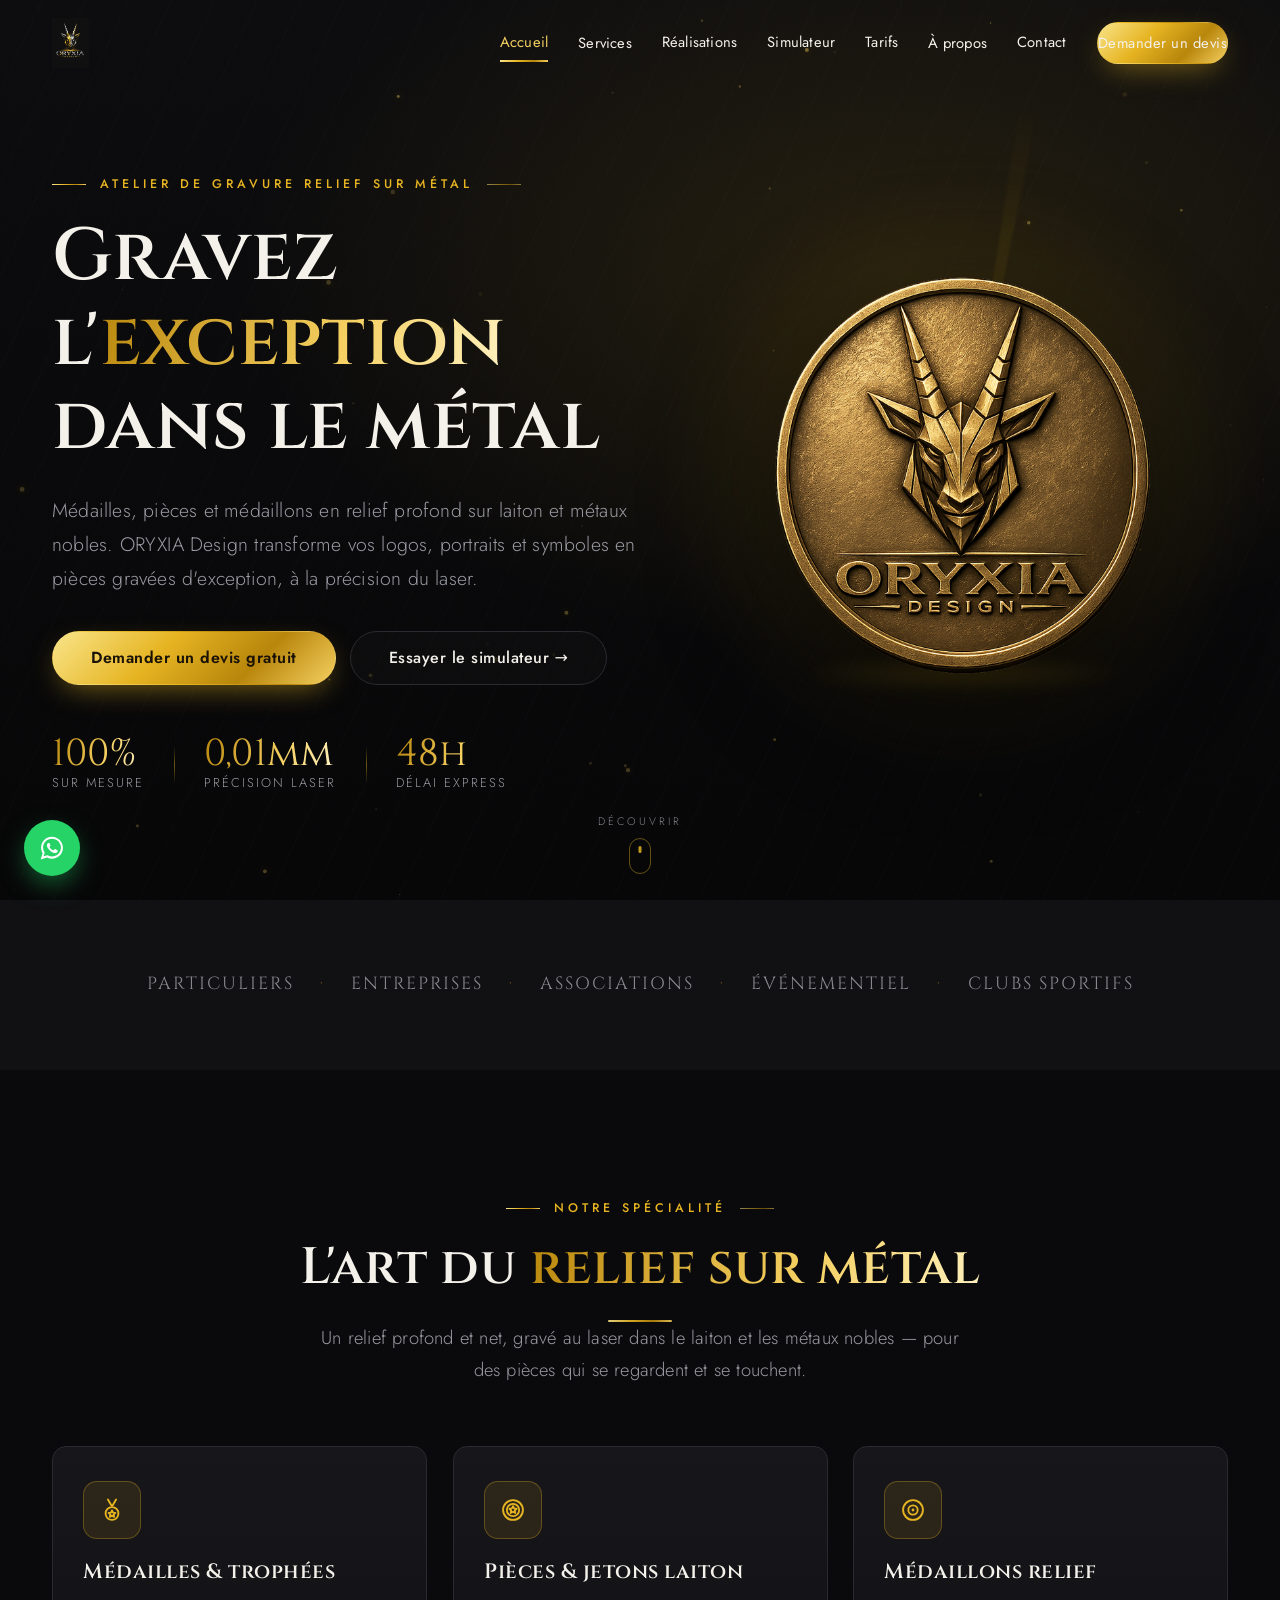
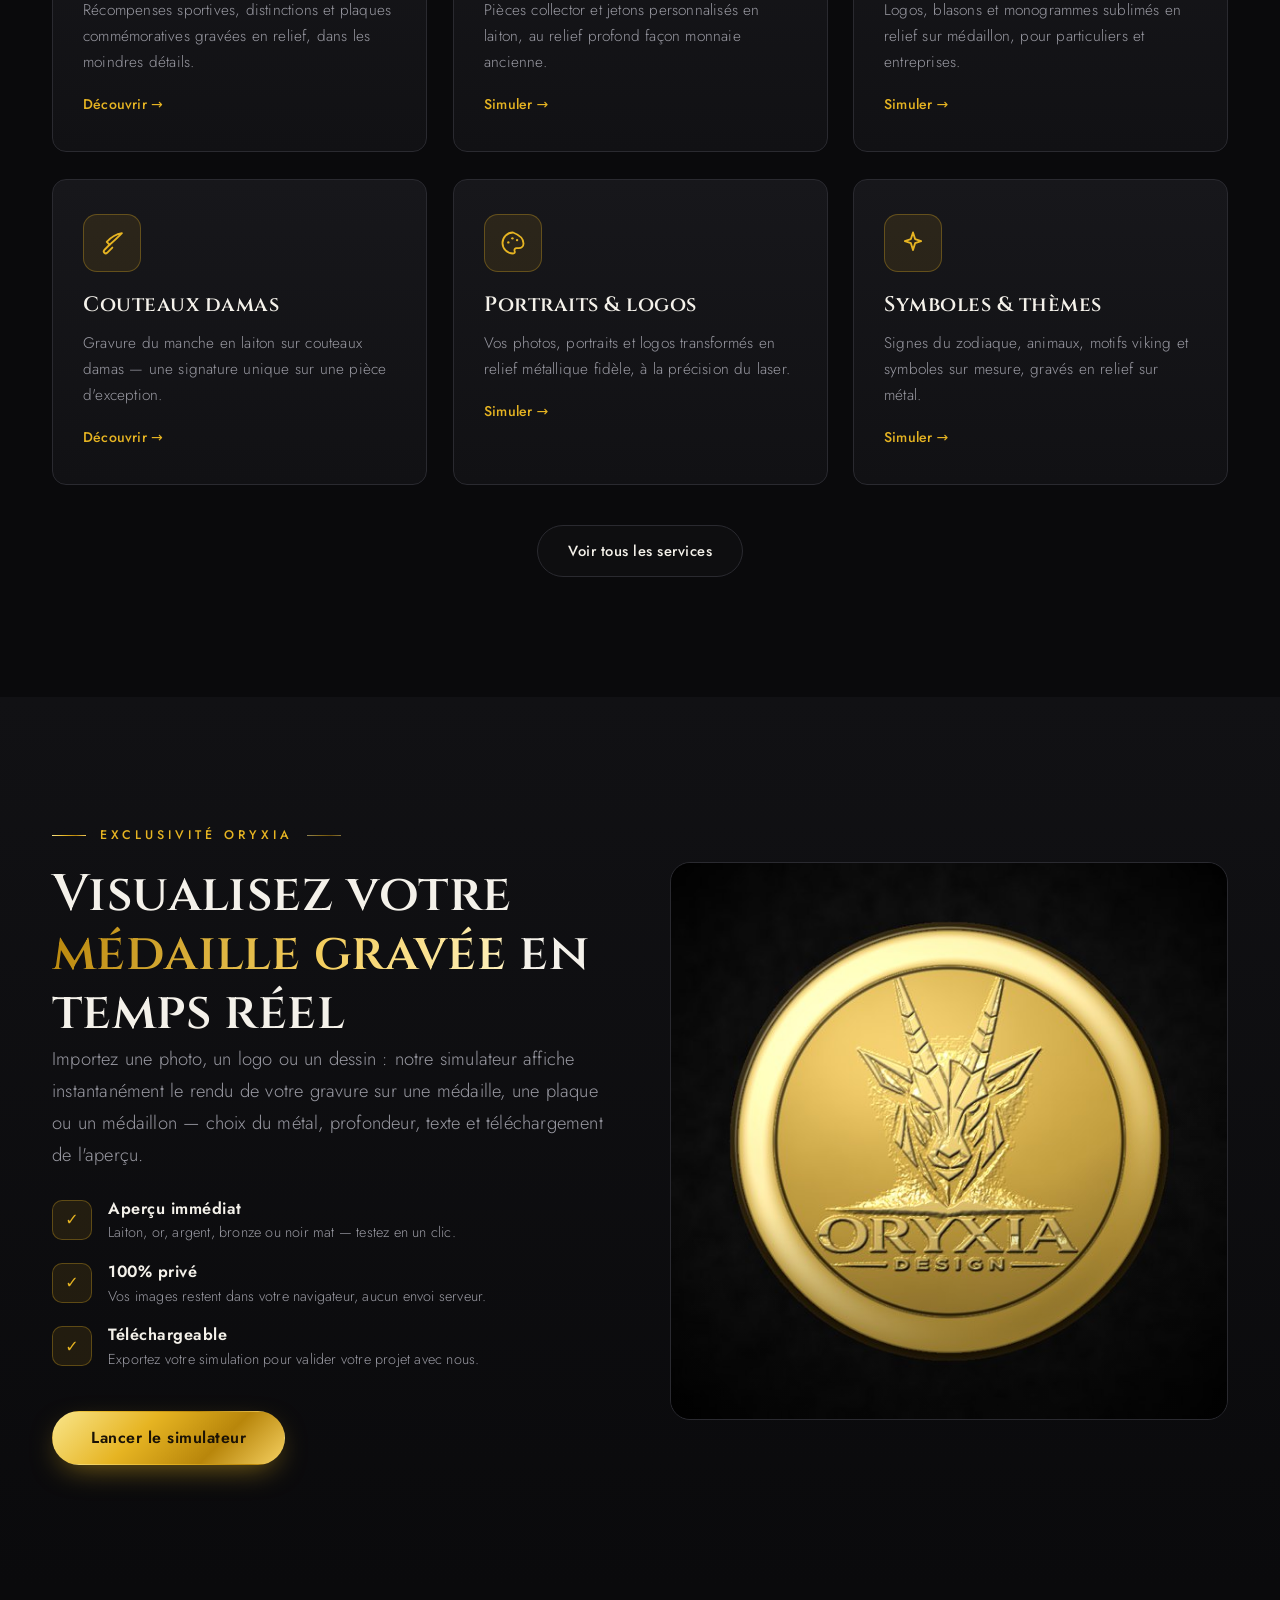
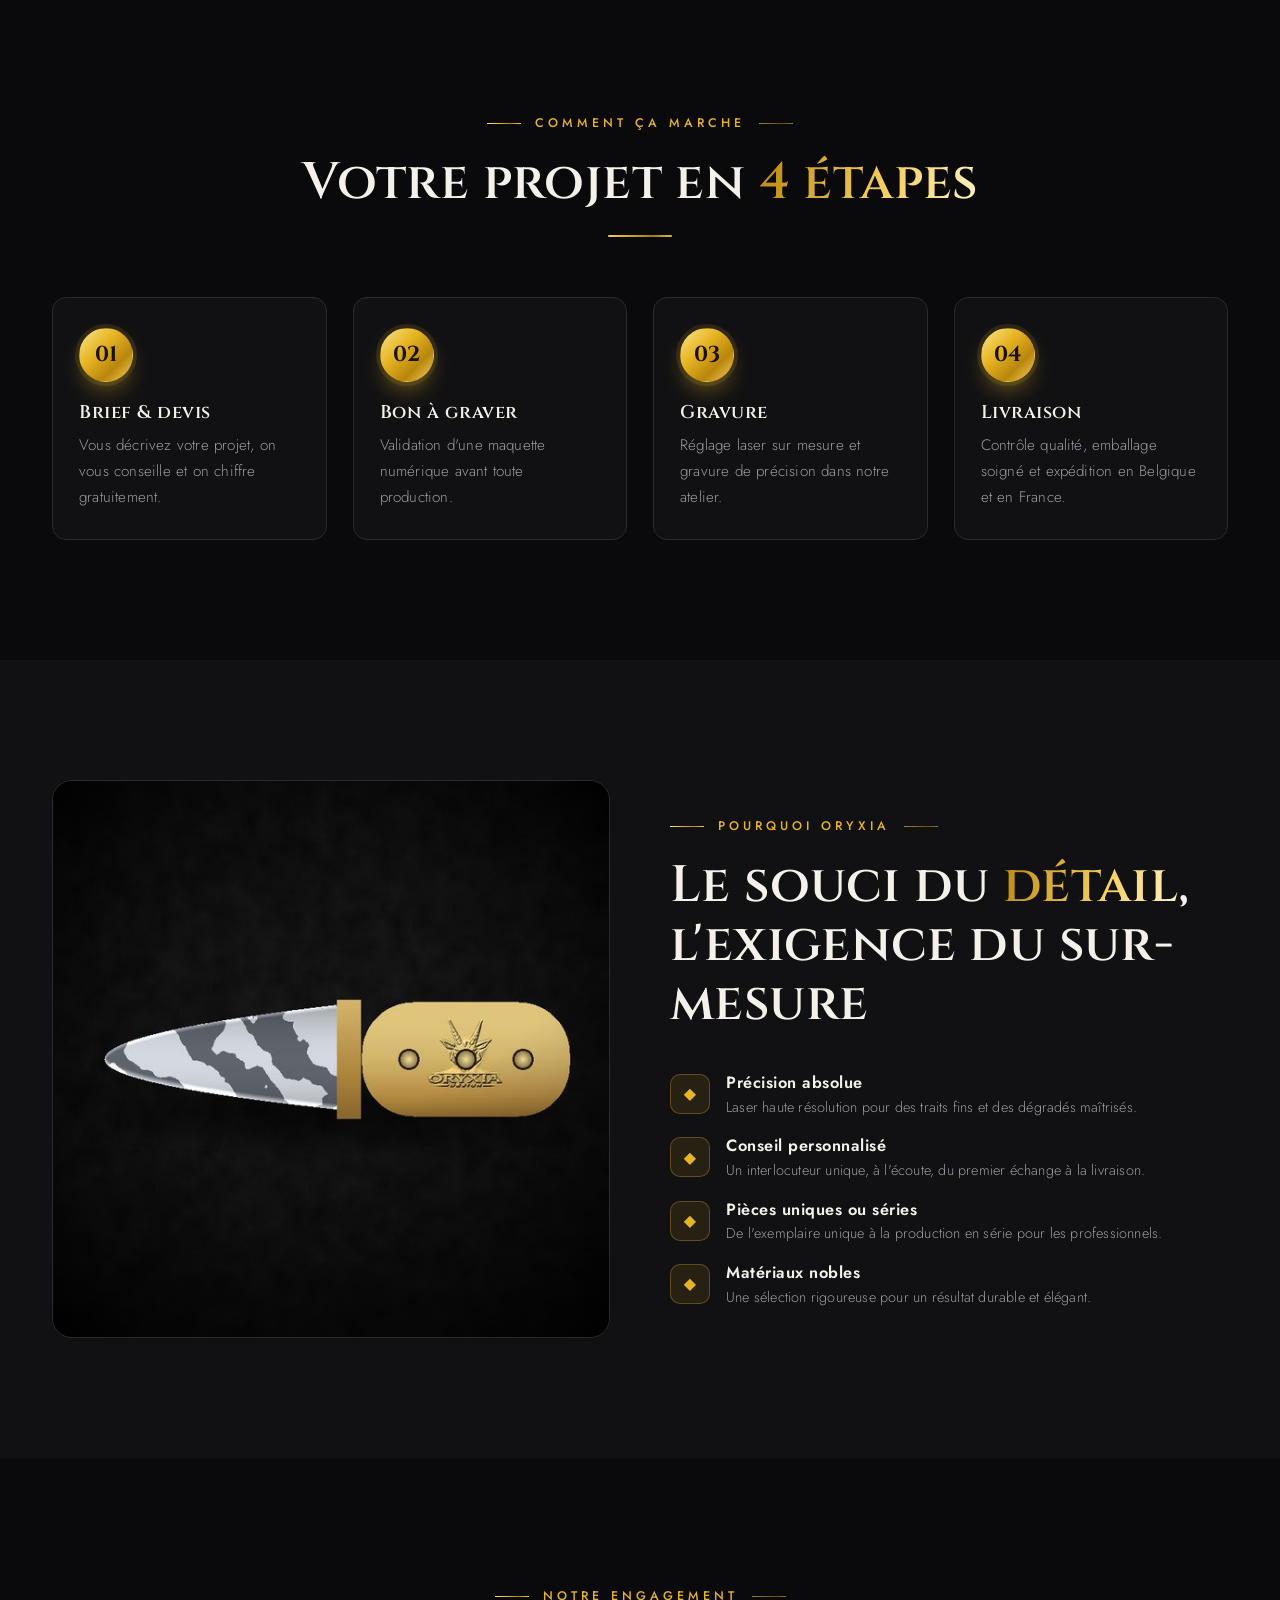
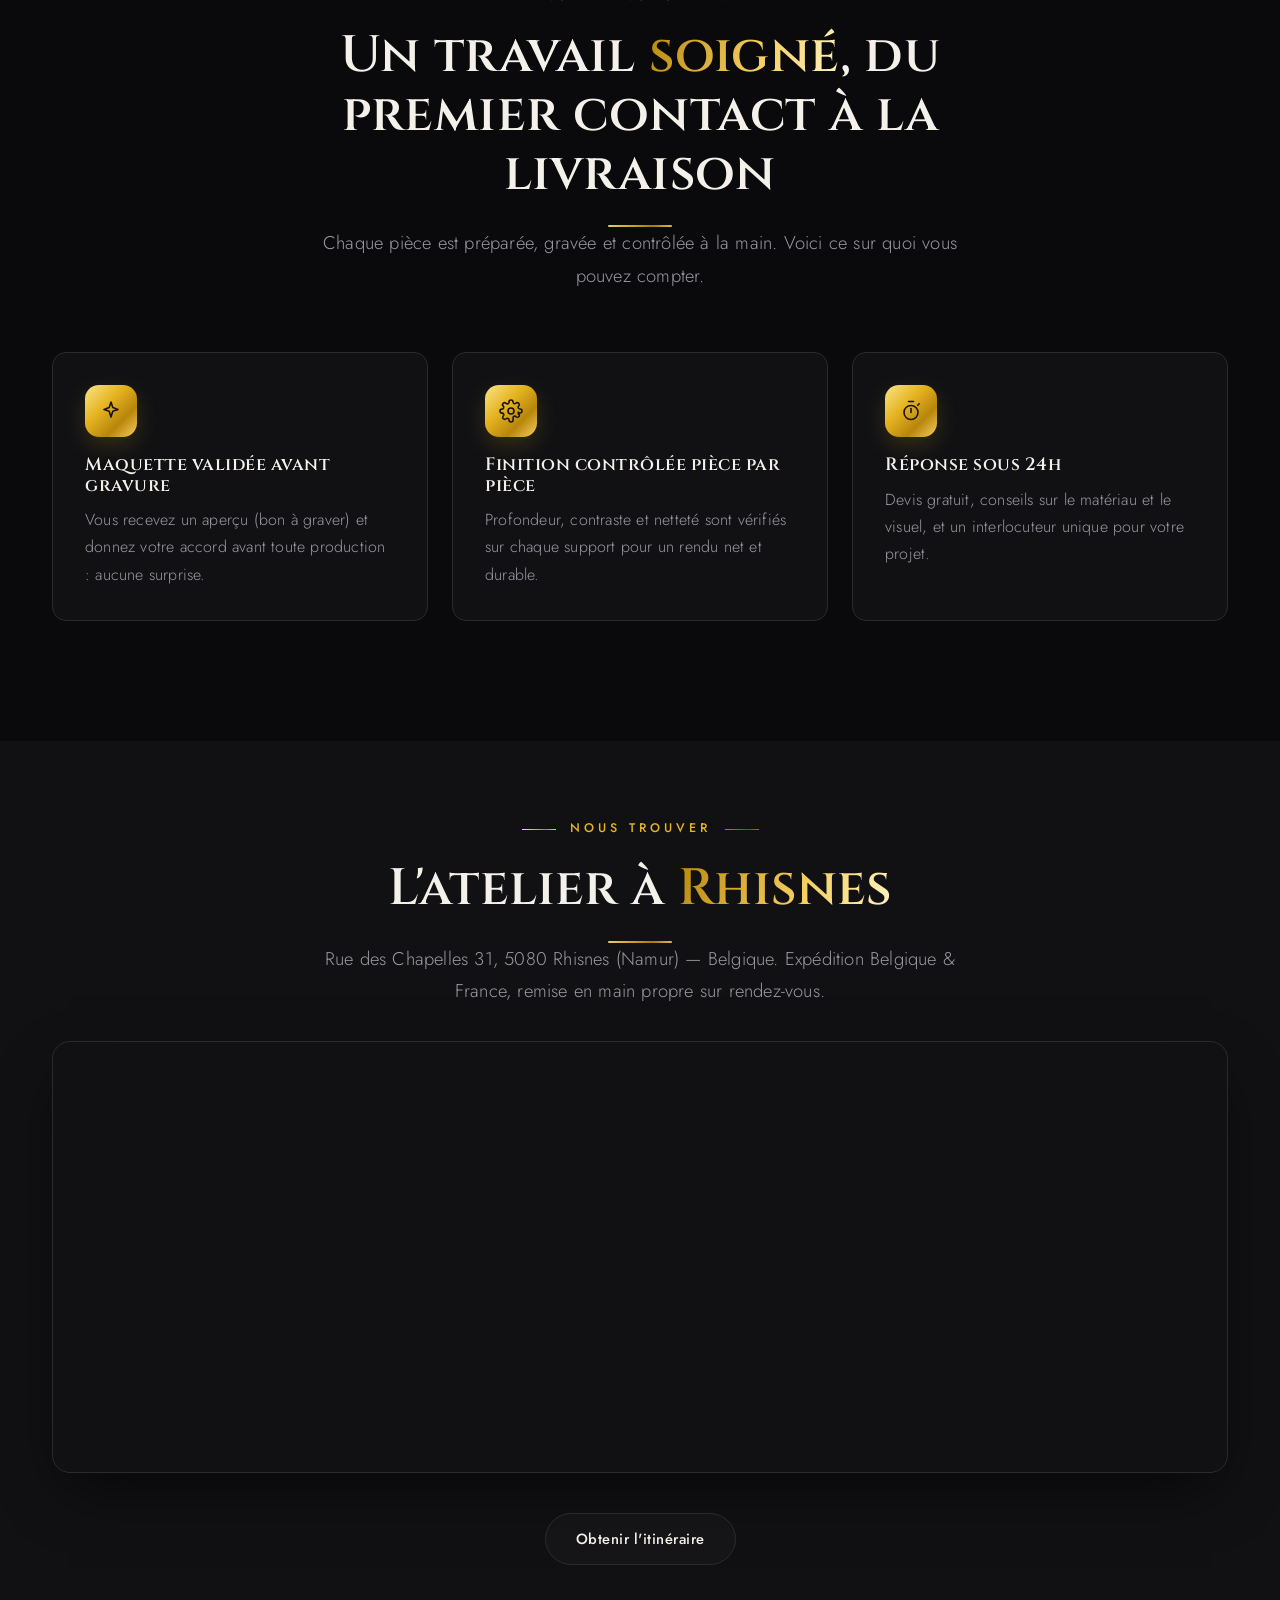
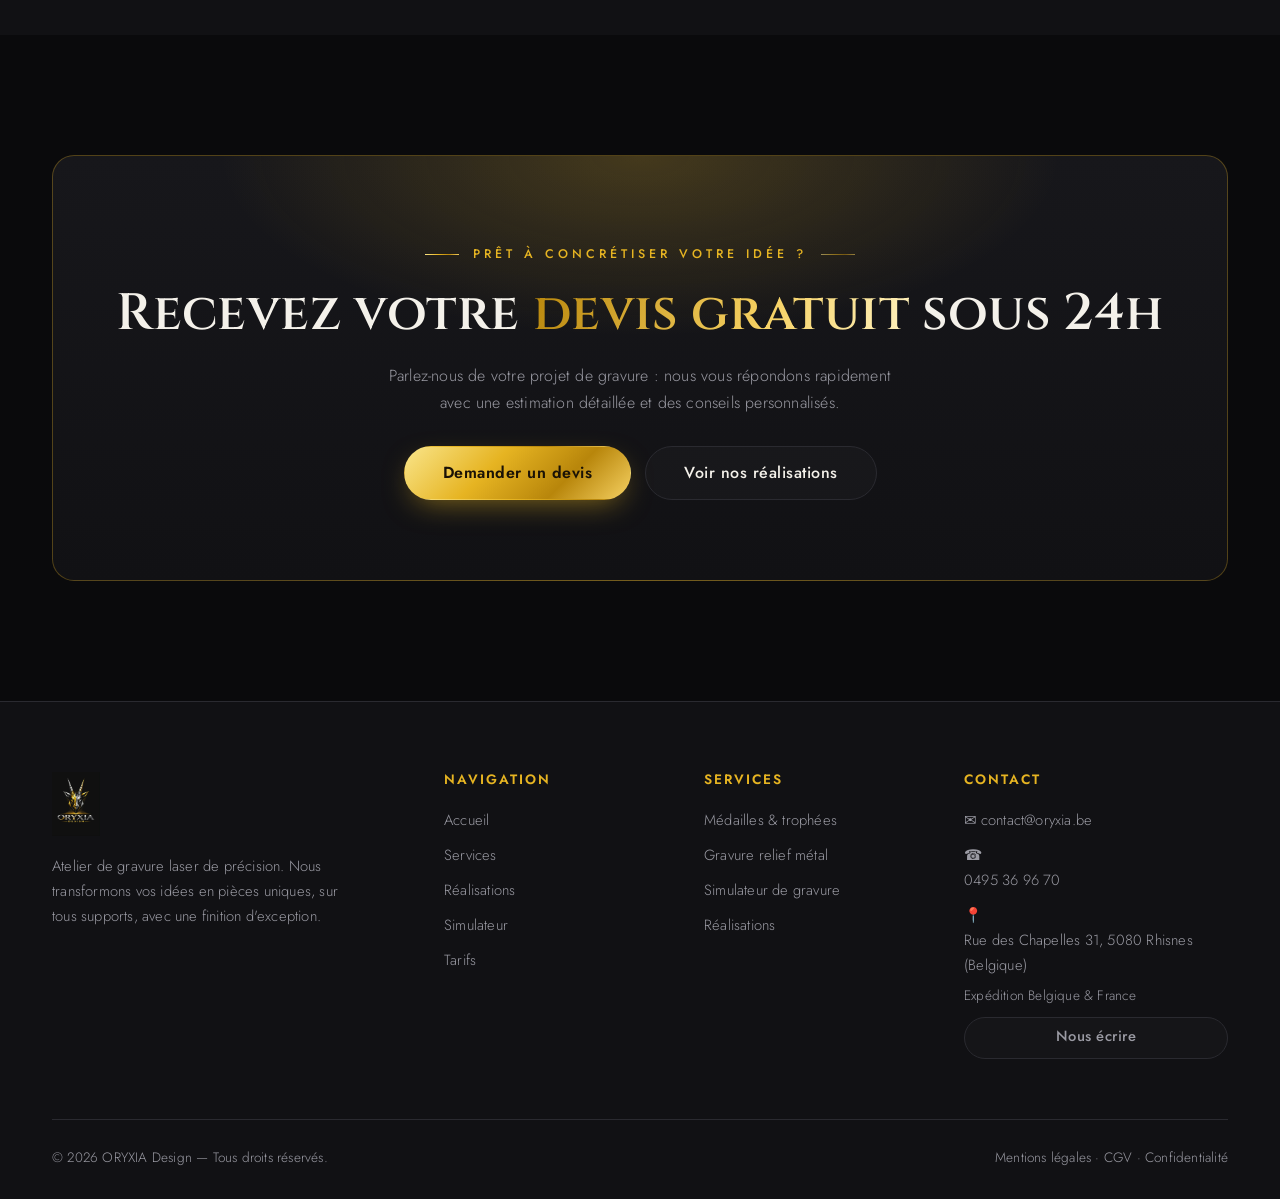
==== commit 9b5dd451: "Pro 100% : coherence relief metal (a-propos, FAQ, procede, simulateur, tarifs) + fil d'Ariane struct" ====
--- a/index.html
+++ b/index.html
@@ -103,7 +103,7 @@
         <h2 class="h-lg">Visualisez votre <span class="metal-or">médaille gravée</span> en temps réel</h2>
         <p class="lead" style="margin-bottom:28px">Importez une photo, un logo ou un dessin : notre simulateur affiche instantanément le rendu de votre gravure sur une médaille, une plaque ou un médaillon — choix du métal, profondeur, texte et téléchargement de l'aperçu.</p>
         <ul class="feature-list mb-0">
-          <li><span class="fi">✓</span><div><h4>Aperçu immédiat</h4><p>Or, argent, bronze, noir mat ou bois — testez en un clic.</p></div></li>
+          <li><span class="fi">✓</span><div><h4>Aperçu immédiat</h4><p>Laiton, or, argent, bronze ou noir mat — testez en un clic.</p></div></li>
           <li><span class="fi">✓</span><div><h4>100% privé</h4><p>Vos images restent dans votre navigateur, aucun envoi serveur.</p></div></li>
           <li><span class="fi">✓</span><div><h4>Téléchargeable</h4><p>Exportez votre simulation pour valider votre projet avec nous.</p></div></li>
         </ul>
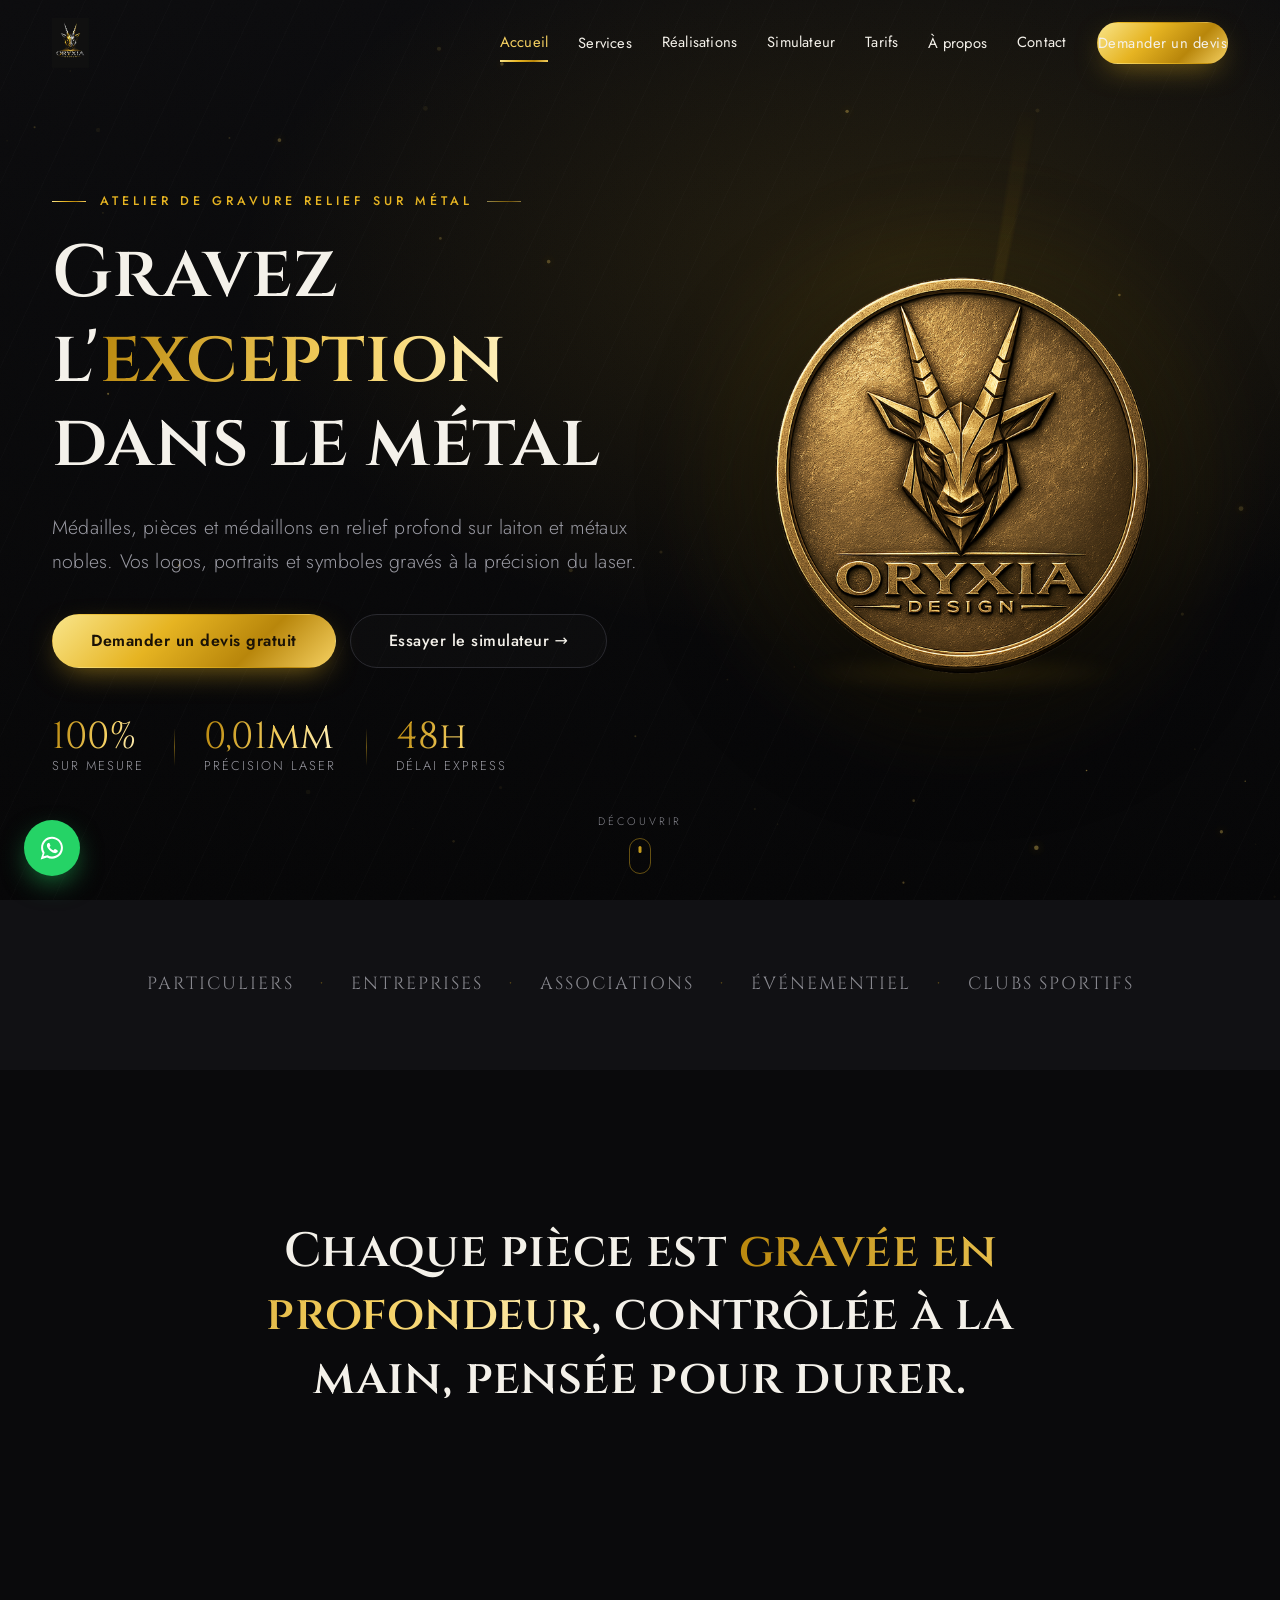
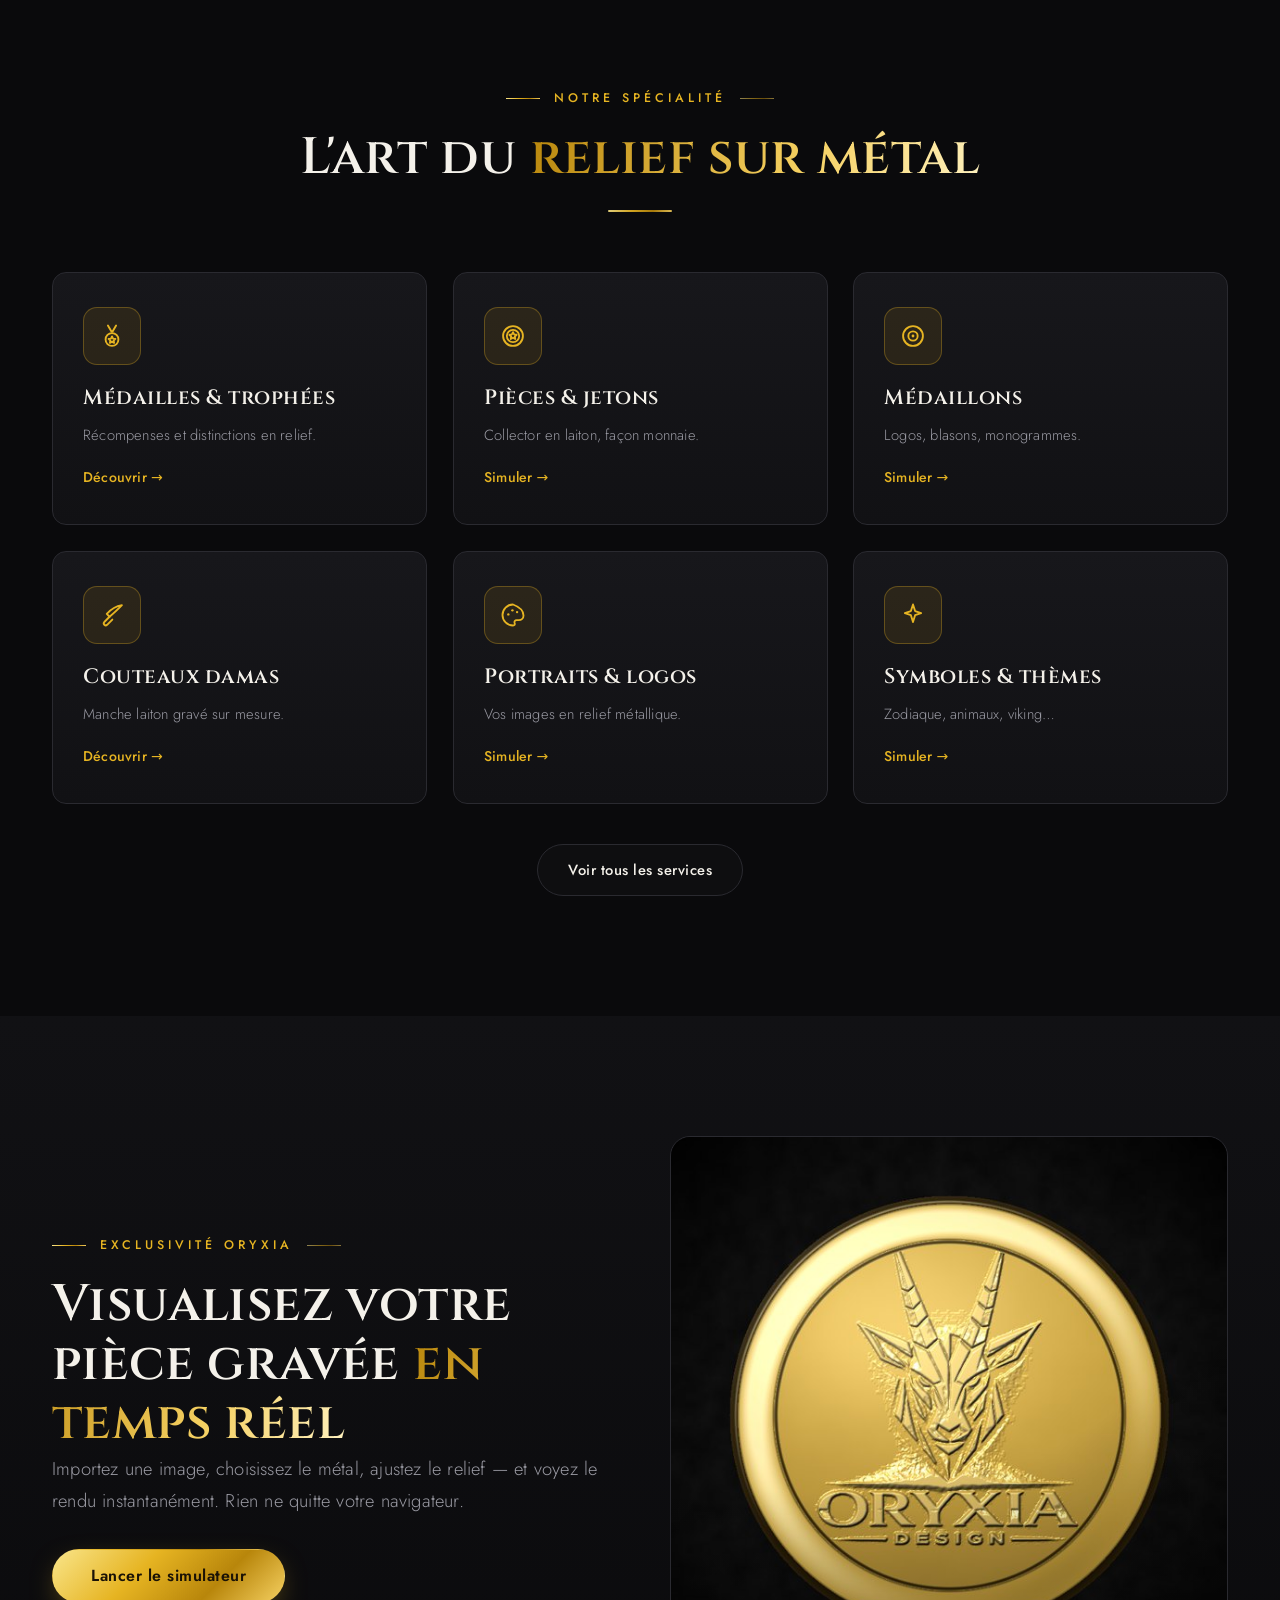
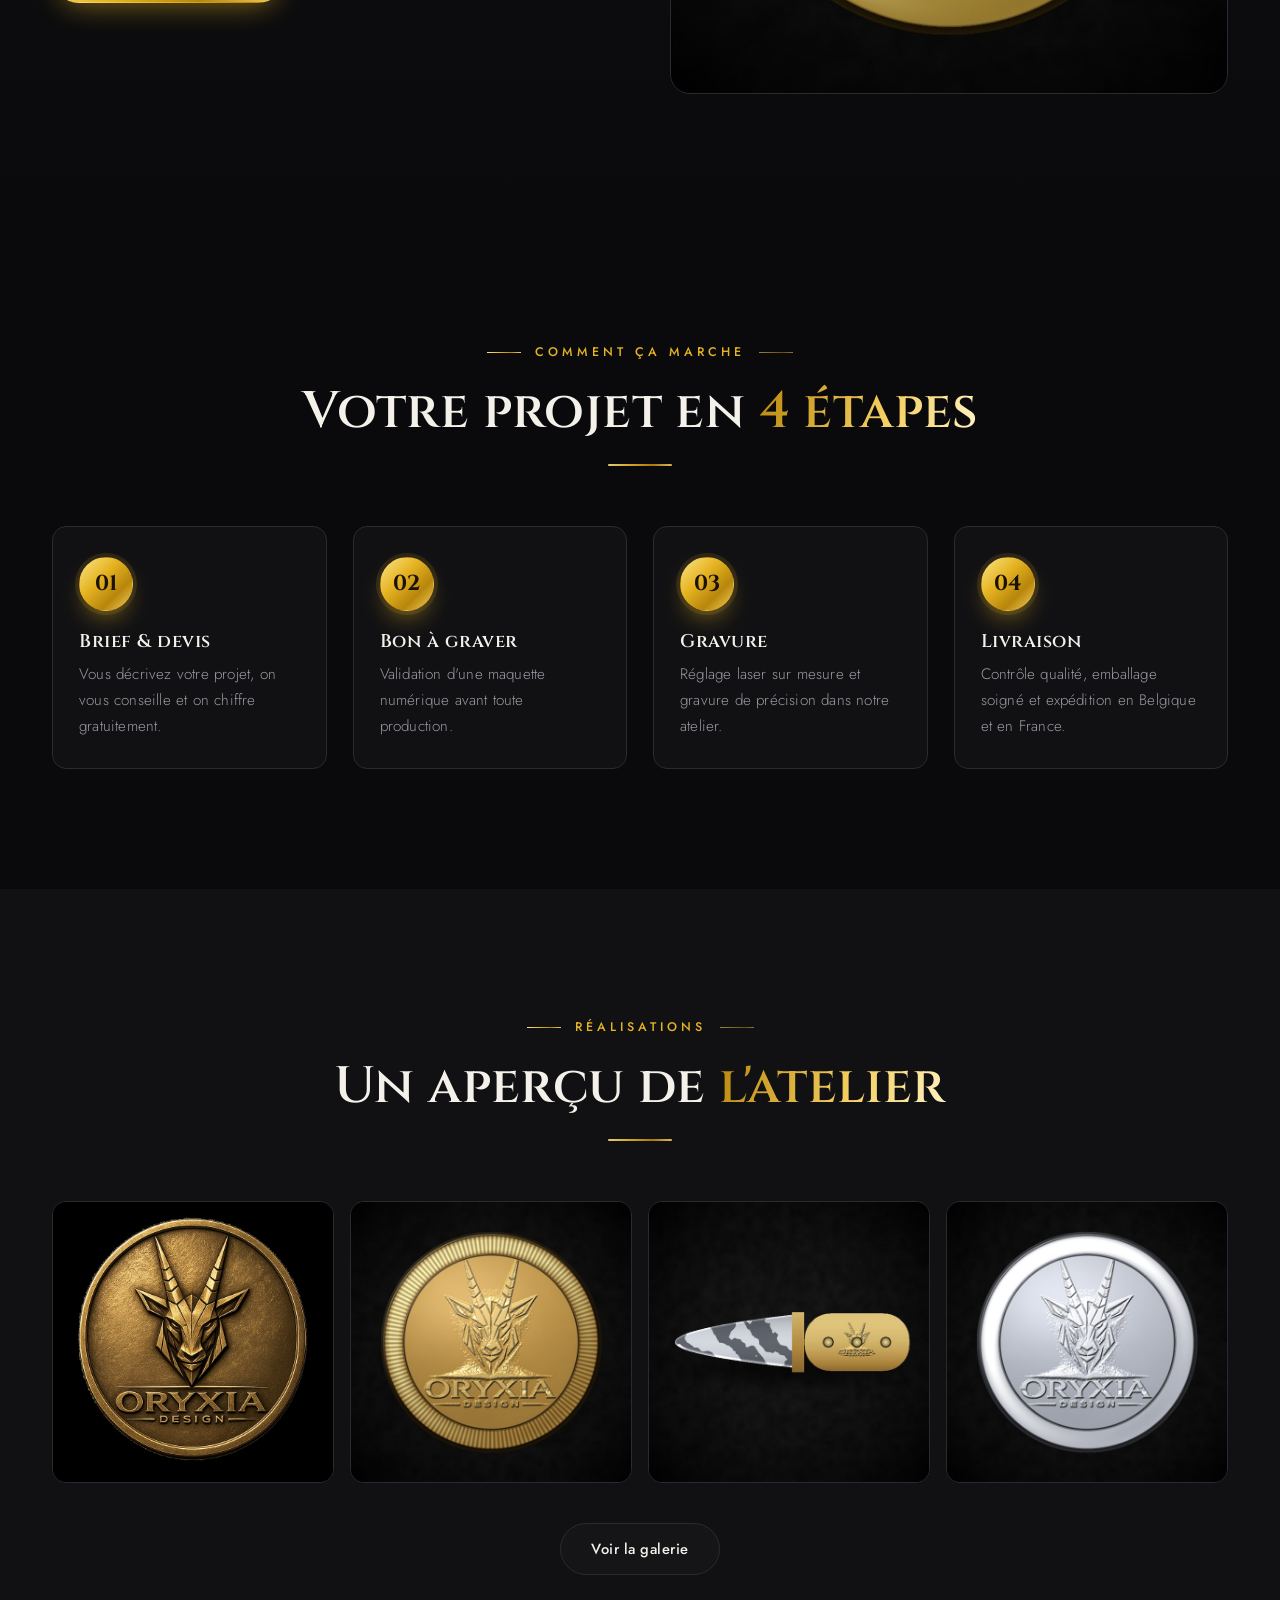
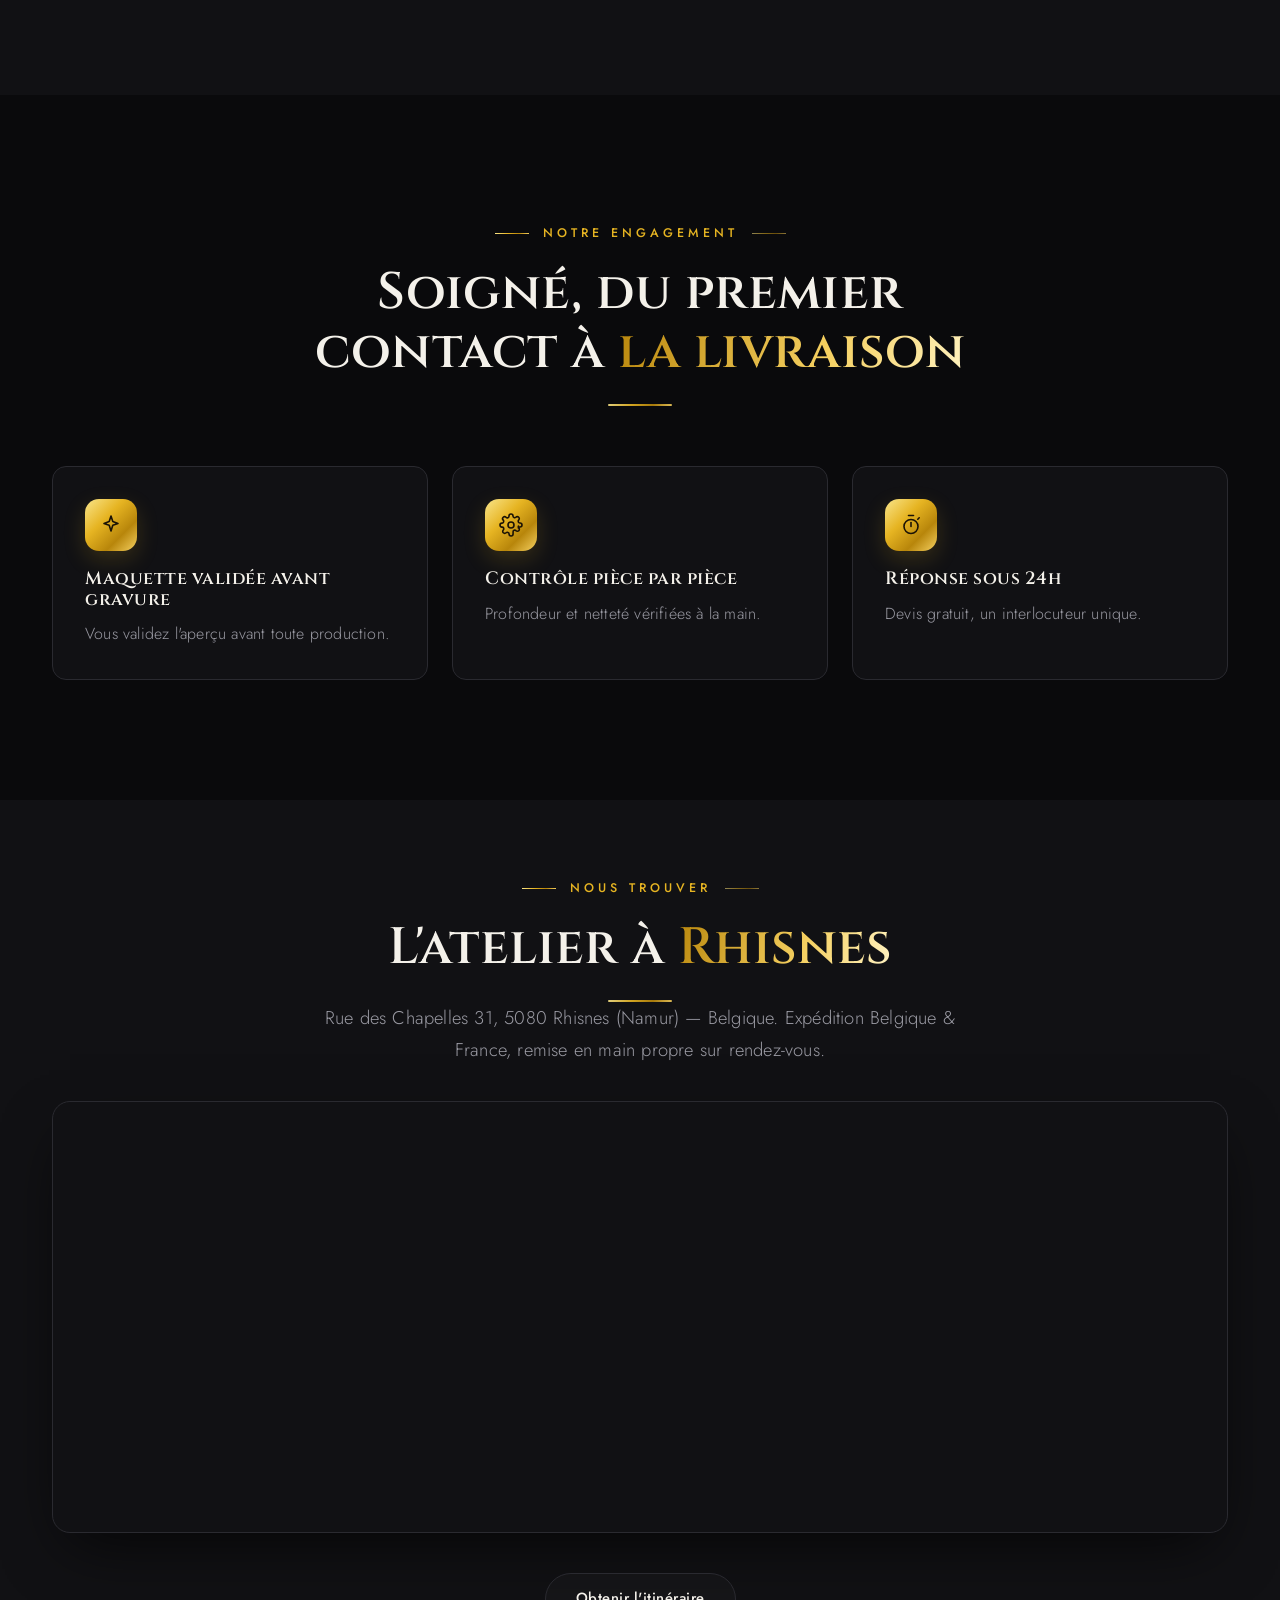
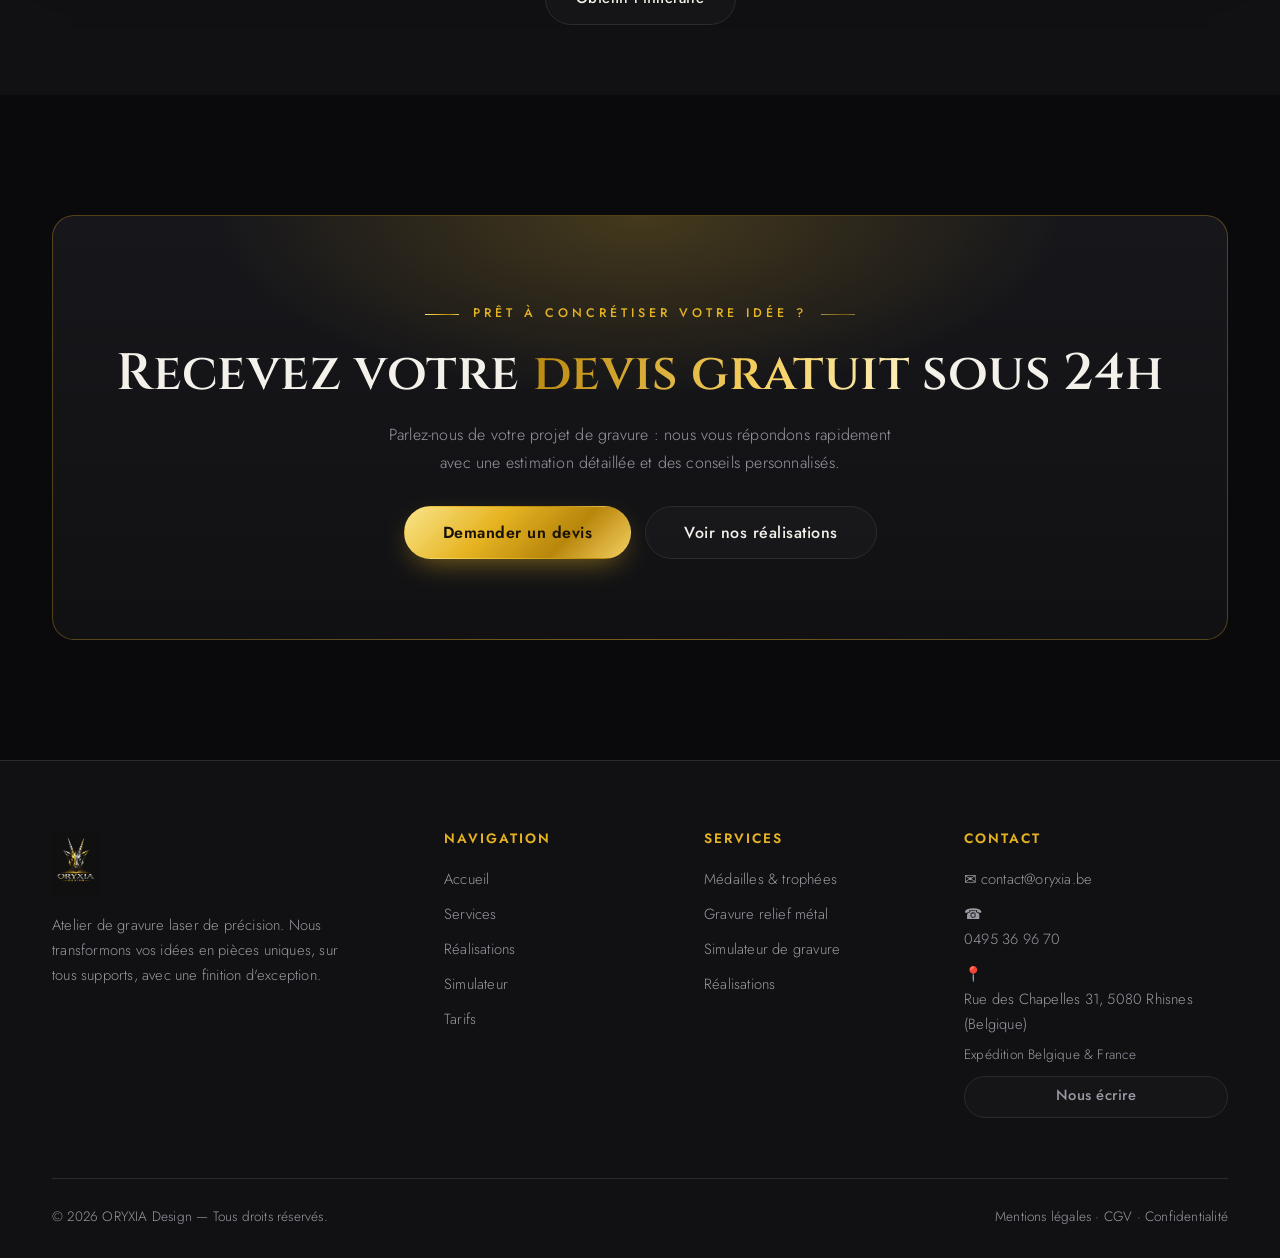
==== commit 32c54527: "Accueil mood editorial (facon Yumea) : flux allege, phrase-manifeste, textes raccourcis, fusion des " ====
--- a/index.html
+++ b/index.html
@@ -49,7 +49,7 @@
       <div>
         <span class="eyebrow reveal">Atelier de gravure relief sur métal</span>
         <h1 class="h-xl reveal d1">Gravez l'<span class="metal-or">exception</span> dans le métal</h1>
-        <p class="lead reveal d2">Médailles, pièces et médaillons en relief profond sur laiton et métaux nobles. ORYXIA Design transforme vos logos, portraits et symboles en pièces gravées d'exception, à la précision du laser.</p>
+        <p class="lead reveal d2">Médailles, pièces et médaillons en relief profond sur laiton et métaux nobles. Vos logos, portraits et symboles gravés à la précision du laser.</p>
         <div class="hero-actions reveal d3">
           <a href="contact.html" class="btn btn-or btn-lg">Demander un devis gratuit</a>
           <a href="simulateur.html" class="btn btn-ghost btn-lg">Essayer le simulateur →</a>
@@ -75,21 +75,27 @@
     </div>
   </section>
 
+  <!-- MANIFESTE -->
+  <section class="section statement-section">
+    <div class="container">
+      <p class="statement reveal">Chaque pièce est <span class="metal-or">gravée en profondeur</span>, contrôlée à la main, pensée pour durer.</p>
+    </div>
+  </section>
+
   <!-- SERVICES -->
-  <section class="section" id="services">
+  <section class="section services-lite" id="services">
     <div class="container">
       <div class="section-head reveal">
         <span class="eyebrow">Notre spécialité</span>
         <h2 class="h-lg">L'art du <span class="metal-or">relief sur métal</span></h2>
-        <p class="lead">Un relief profond et net, gravé au laser dans le laiton et les métaux nobles — pour des pièces qui se regardent et se touchent.</p>
       </div>
       <div class="grid grid-3">
-        <div class="card reveal"><div class="ico">🏅</div><h3>Médailles & trophées</h3><p>Récompenses sportives, distinctions et plaques commémoratives gravées en relief, dans les moindres détails.</p><a href="services.html#medailles" class="more">Découvrir →</a></div>
-        <div class="card reveal d1"><div class="ico">🪙</div><h3>Pièces & jetons laiton</h3><p>Pièces collector et jetons personnalisés en laiton, au relief profond façon monnaie ancienne.</p><a href="simulateur.html" class="more">Simuler →</a></div>
-        <div class="card reveal d2"><div class="ico">🎯</div><h3>Médaillons relief</h3><p>Logos, blasons et monogrammes sublimés en relief sur médaillon, pour particuliers et entreprises.</p><a href="simulateur.html" class="more">Simuler →</a></div>
-        <div class="card reveal"><div class="ico">🔪</div><h3>Couteaux damas</h3><p>Gravure du manche en laiton sur couteaux damas — une signature unique sur une pièce d'exception.</p><a href="services.html#metal" class="more">Découvrir →</a></div>
-        <div class="card reveal d1"><div class="ico">🎨</div><h3>Portraits & logos</h3><p>Vos photos, portraits et logos transformés en relief métallique fidèle, à la précision du laser.</p><a href="simulateur.html" class="more">Simuler →</a></div>
-        <div class="card reveal d2"><div class="ico">✨</div><h3>Symboles & thèmes</h3><p>Signes du zodiaque, animaux, motifs viking et symboles sur mesure, gravés en relief sur métal.</p><a href="simulateur.html" class="more">Simuler →</a></div>
+        <div class="card reveal"><div class="ico">🏅</div><h3>Médailles & trophées</h3><p>Récompenses et distinctions en relief.</p><a href="services.html#medailles" class="more">Découvrir →</a></div>
+        <div class="card reveal d1"><div class="ico">🪙</div><h3>Pièces & jetons</h3><p>Collector en laiton, façon monnaie.</p><a href="simulateur.html" class="more">Simuler →</a></div>
+        <div class="card reveal d2"><div class="ico">🎯</div><h3>Médaillons</h3><p>Logos, blasons, monogrammes.</p><a href="simulateur.html" class="more">Simuler →</a></div>
+        <div class="card reveal"><div class="ico">🔪</div><h3>Couteaux damas</h3><p>Manche laiton gravé sur mesure.</p><a href="services.html#metal" class="more">Découvrir →</a></div>
+        <div class="card reveal d1"><div class="ico">🎨</div><h3>Portraits & logos</h3><p>Vos images en relief métallique.</p><a href="simulateur.html" class="more">Simuler →</a></div>
+        <div class="card reveal d2"><div class="ico">✨</div><h3>Symboles & thèmes</h3><p>Zodiaque, animaux, viking…</p><a href="simulateur.html" class="more">Simuler →</a></div>
       </div>
       <div class="center mt-40 reveal"><a href="services.html" class="btn btn-ghost">Voir tous les services</a></div>
     </div>
@@ -100,14 +106,9 @@
     <div class="container split">
       <div class="reveal">
         <span class="eyebrow">Exclusivité ORYXIA</span>
-        <h2 class="h-lg">Visualisez votre <span class="metal-or">médaille gravée</span> en temps réel</h2>
-        <p class="lead" style="margin-bottom:28px">Importez une photo, un logo ou un dessin : notre simulateur affiche instantanément le rendu de votre gravure sur une médaille, une plaque ou un médaillon — choix du métal, profondeur, texte et téléchargement de l'aperçu.</p>
-        <ul class="feature-list mb-0">
-          <li><span class="fi">✓</span><div><h4>Aperçu immédiat</h4><p>Laiton, or, argent, bronze ou noir mat — testez en un clic.</p></div></li>
-          <li><span class="fi">✓</span><div><h4>100% privé</h4><p>Vos images restent dans votre navigateur, aucun envoi serveur.</p></div></li>
-          <li><span class="fi">✓</span><div><h4>Téléchargeable</h4><p>Exportez votre simulation pour valider votre projet avec nous.</p></div></li>
-        </ul>
-        <div class="mt-40"><a href="simulateur.html" class="btn btn-or btn-lg">Lancer le simulateur</a></div>
+        <h2 class="h-lg">Visualisez votre pièce gravée <span class="metal-or">en temps réel</span></h2>
+        <p class="lead" style="margin-bottom:32px">Importez une image, choisissez le métal, ajustez le relief — et voyez le rendu instantanément. Rien ne quitte votre navigateur.</p>
+        <div><a href="simulateur.html" class="btn btn-or btn-lg">Lancer le simulateur</a></div>
       </div>
       <div class="split visual render reveal d1"><img src="assets/img/renders/medaillon-or.jpg" alt="Médaille or gravée — simulateur ORYXIA" width="600" height="600" loading="lazy" decoding="async"></div>
     </div>
@@ -129,35 +130,34 @@
     </div>
   </section>
 
-  <!-- POURQUOI NOUS -->
+  <!-- RÉALISATIONS (visuel) -->
   <section class="section bg-2">
-    <div class="container split">
-      <div class="split visual render reveal" style="order:-1"><img src="assets/img/renders/couteau.jpg" alt="Couteau damas à manche laiton gravé"></div>
-      <div class="reveal d1">
-        <span class="eyebrow">Pourquoi ORYXIA</span>
-        <h2 class="h-lg">Le souci du <span class="metal-or">détail</span>, l'exigence du sur-mesure</h2>
-        <ul class="feature-list mt-40">
-          <li><span class="fi">◆</span><div><h4>Précision absolue</h4><p>Laser haute résolution pour des traits fins et des dégradés maîtrisés.</p></div></li>
-          <li><span class="fi">◆</span><div><h4>Conseil personnalisé</h4><p>Un interlocuteur unique, à l'écoute, du premier échange à la livraison.</p></div></li>
-          <li><span class="fi">◆</span><div><h4>Pièces uniques ou séries</h4><p>De l'exemplaire unique à la production en série pour les professionnels.</p></div></li>
-          <li><span class="fi">◆</span><div><h4>Matériaux nobles</h4><p>Une sélection rigoureuse pour un résultat durable et élégant.</p></div></li>
-        </ul>
-      </div>
-    </div>
-  </section>
-
-  <!-- ENGAGEMENTS -->
+    <div class="container">
+      <div class="section-head reveal">
+        <span class="eyebrow">Réalisations</span>
+        <h2 class="h-lg">Un aperçu de <span class="metal-or">l'atelier</span></h2>
+      </div>
+      <div class="strip reveal">
+        <a href="realisations.html"><img src="assets/img/medaille-oryxia.jpg" alt="Médaille laiton signature ORYXIA" width="600" height="600" loading="lazy" decoding="async"></a>
+        <a href="realisations.html"><img src="assets/img/renders/piece-laiton.jpg" alt="Pièce laiton collector gravée" width="600" height="600" loading="lazy" decoding="async"></a>
+        <a href="realisations.html"><img src="assets/img/renders/couteau.jpg" alt="Couteau damas à manche laiton gravé" width="600" height="600" loading="lazy" decoding="async"></a>
+        <a href="realisations.html"><img src="assets/img/renders/medaillon-argent.jpg" alt="Médaillon argent gravé en relief" width="600" height="600" loading="lazy" decoding="async"></a>
+      </div>
+      <div class="center mt-40 reveal"><a href="realisations.html" class="btn btn-ghost">Voir la galerie</a></div>
+    </div>
+  </section>
+
+  <!-- ENGAGEMENT -->
   <section class="section">
     <div class="container">
       <div class="section-head reveal">
         <span class="eyebrow">Notre engagement</span>
-        <h2 class="h-lg">Un travail <span class="metal-or">soigné</span>, du premier contact à la livraison</h2>
-        <p class="lead">Chaque pièce est préparée, gravée et contrôlée à la main. Voici ce sur quoi vous pouvez compter.</p>
+        <h2 class="h-lg">Soigné, du premier contact à <span class="metal-or">la livraison</span></h2>
       </div>
       <div class="testi">
-        <div class="t reveal"><div class="ic-badge">✦</div><h4>Maquette validée avant gravure</h4><p>Vous recevez un aperçu (bon à graver) et donnez votre accord avant toute production : aucune surprise.</p></div>
-        <div class="t reveal d1"><div class="ic-badge">⚙</div><h4>Finition contrôlée pièce par pièce</h4><p>Profondeur, contraste et netteté sont vérifiés sur chaque support pour un rendu net et durable.</p></div>
-        <div class="t reveal d2"><div class="ic-badge">⏱</div><h4>Réponse sous 24h</h4><p>Devis gratuit, conseils sur le matériau et le visuel, et un interlocuteur unique pour votre projet.</p></div>
+        <div class="t reveal"><div class="ic-badge">✦</div><h4>Maquette validée avant gravure</h4><p>Vous validez l'aperçu avant toute production.</p></div>
+        <div class="t reveal d1"><div class="ic-badge">⚙</div><h4>Contrôle pièce par pièce</h4><p>Profondeur et netteté vérifiées à la main.</p></div>
+        <div class="t reveal d2"><div class="ic-badge">⏱</div><h4>Réponse sous 24h</h4><p>Devis gratuit, un interlocuteur unique.</p></div>
       </div>
     </div>
   </section>
--- a/assets/css/style.css
+++ b/assets/css/style.css
@@ -1081,3 +1081,26 @@
 
 /* Empêche le zoom automatique d'iOS au focus des champs (police ≥ 16px) */
 input, select, textarea, .text-input-mini { font-size: 16px; }
+
+/* =========================================================
+   MOOD ÉDITORIAL — flux aéré, peu de texte, lecture fluide
+   ========================================================= */
+/* Grande phrase-manifeste centrée (respiration forte) */
+.statement-section { padding: 128px 0; }
+.statement {
+  font-family: var(--font-titre); font-weight: 600; text-align: center;
+  font-size: clamp(1.7rem, 4.2vw, 3rem); line-height: 1.32; letter-spacing: .4px;
+  max-width: 780px; margin: 0 auto; color: var(--blanc);
+}
+@media (min-width: 1100px) { .statement-section { padding: 150px 0; } }
+
+/* Bande visuelle de réalisations (montre, ne raconte pas) */
+.strip { display: grid; grid-template-columns: repeat(4, 1fr); gap: 16px; }
+.strip a { display: block; overflow: hidden; border-radius: var(--radius); border: 1px solid var(--gris); line-height: 0; }
+.strip img { width: 100%; aspect-ratio: 1 / 1; object-fit: cover; transition: transform .8s cubic-bezier(.22,.61,.36,1); }
+.strip a:hover { border-color: rgba(230,180,34,.45); }
+.strip a:hover img { transform: scale(1.06); }
+@media (max-width: 700px) { .strip { grid-template-columns: repeat(2, 1fr); gap: 12px; } }
+
+/* Cartes services allégées : la description tient sur une ligne */
+.services-lite .card p { font-size: .92rem; }
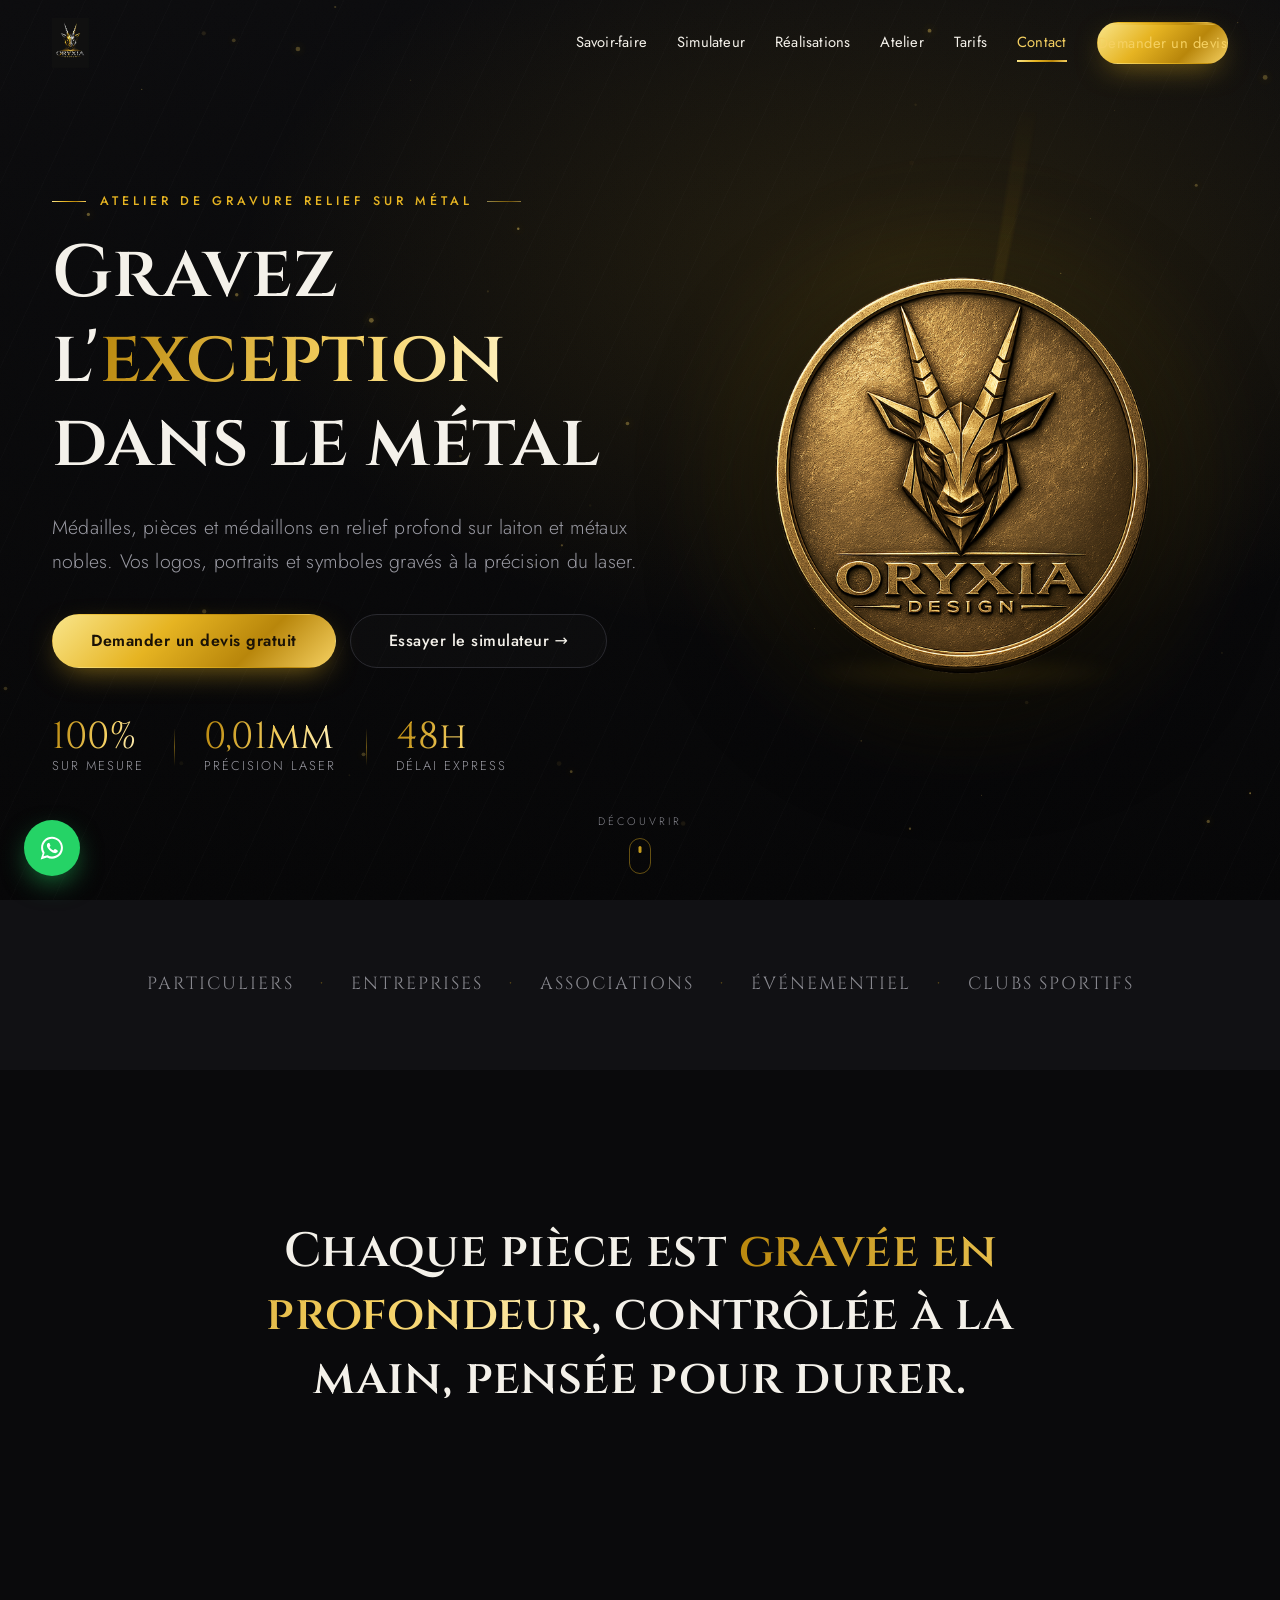
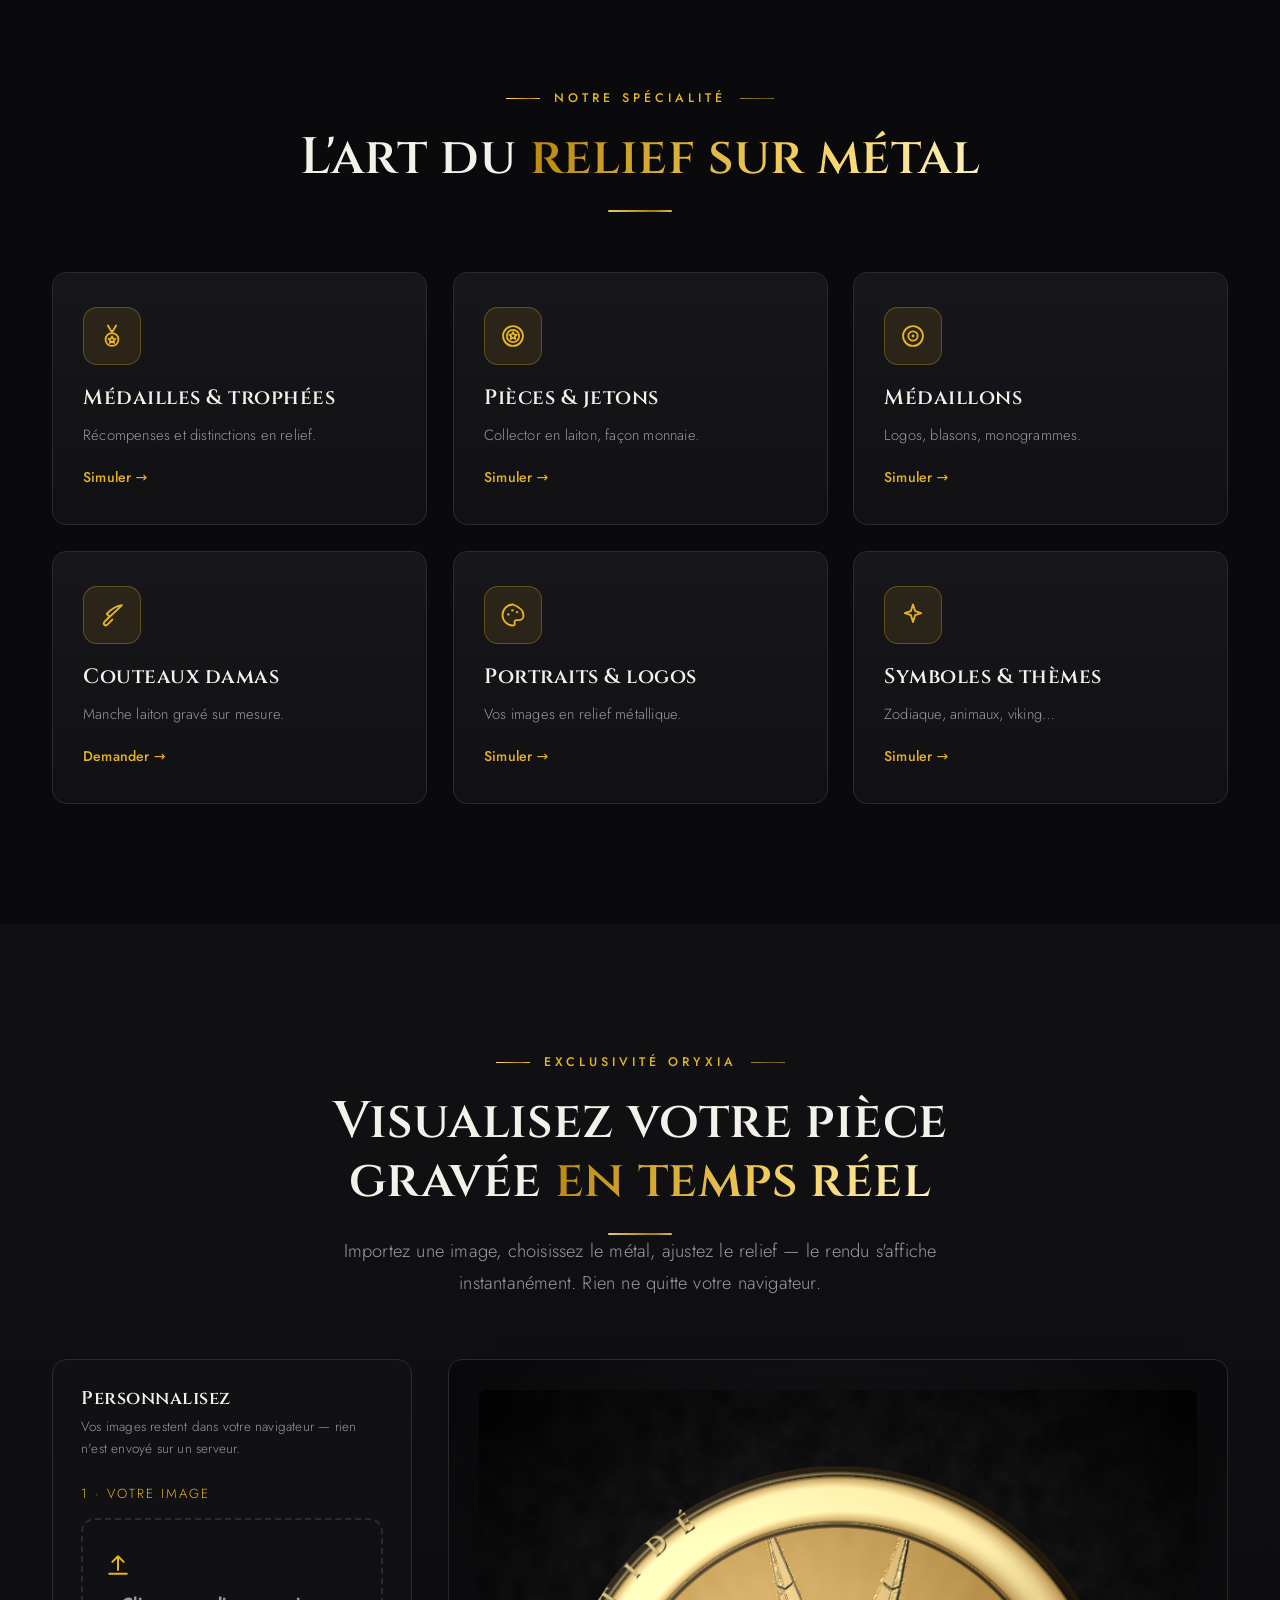
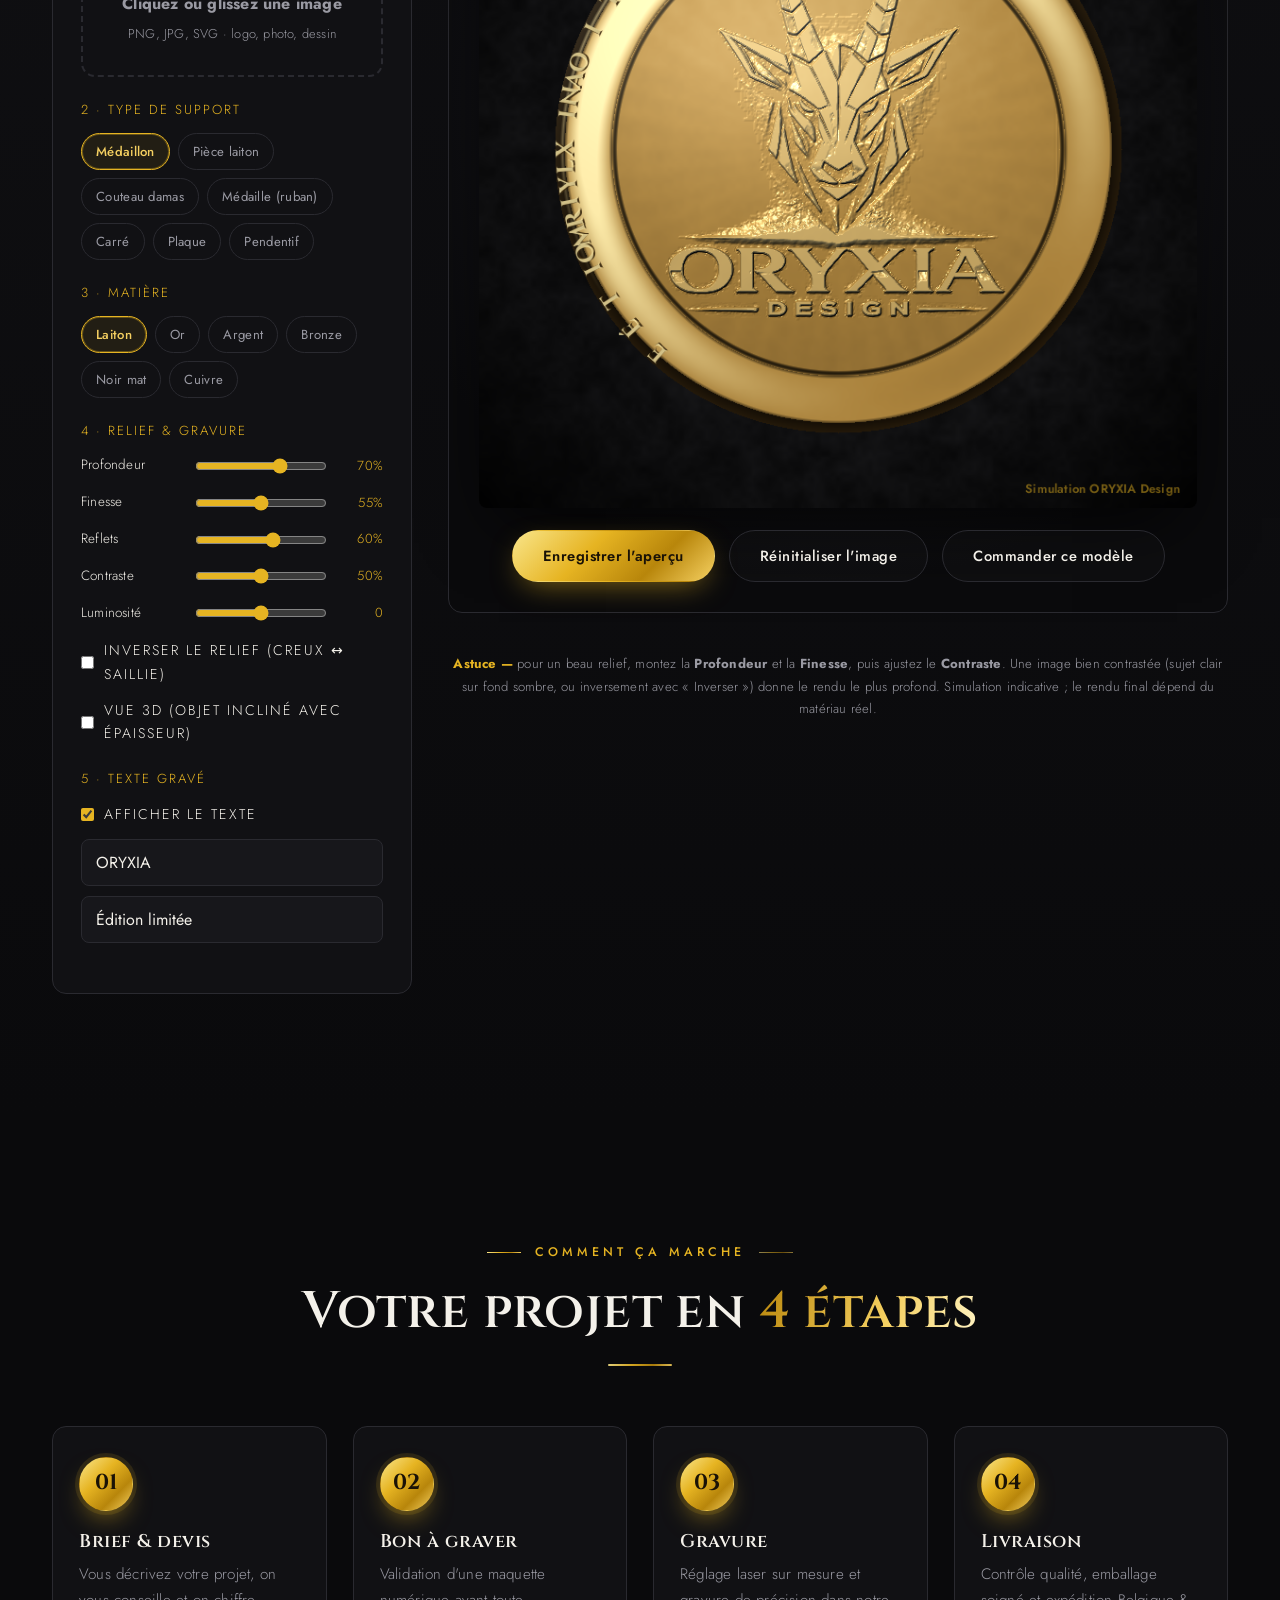
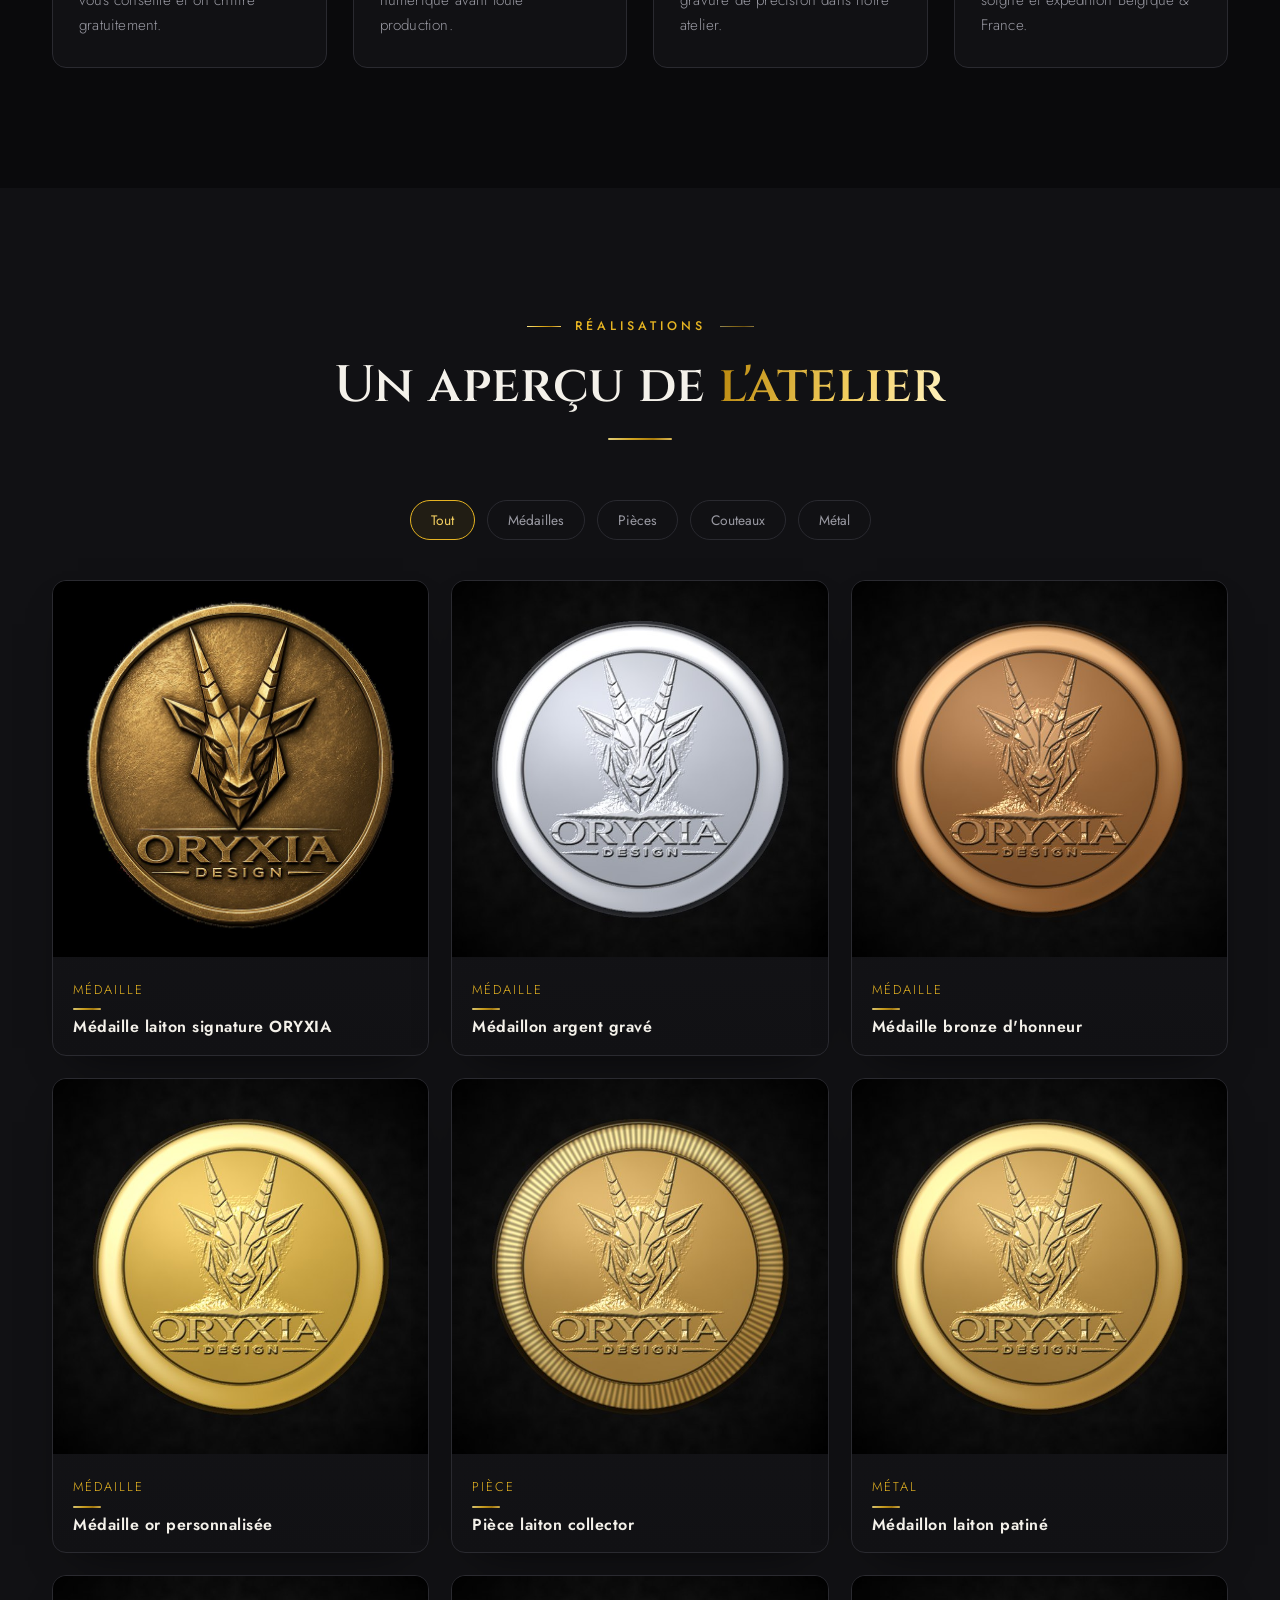
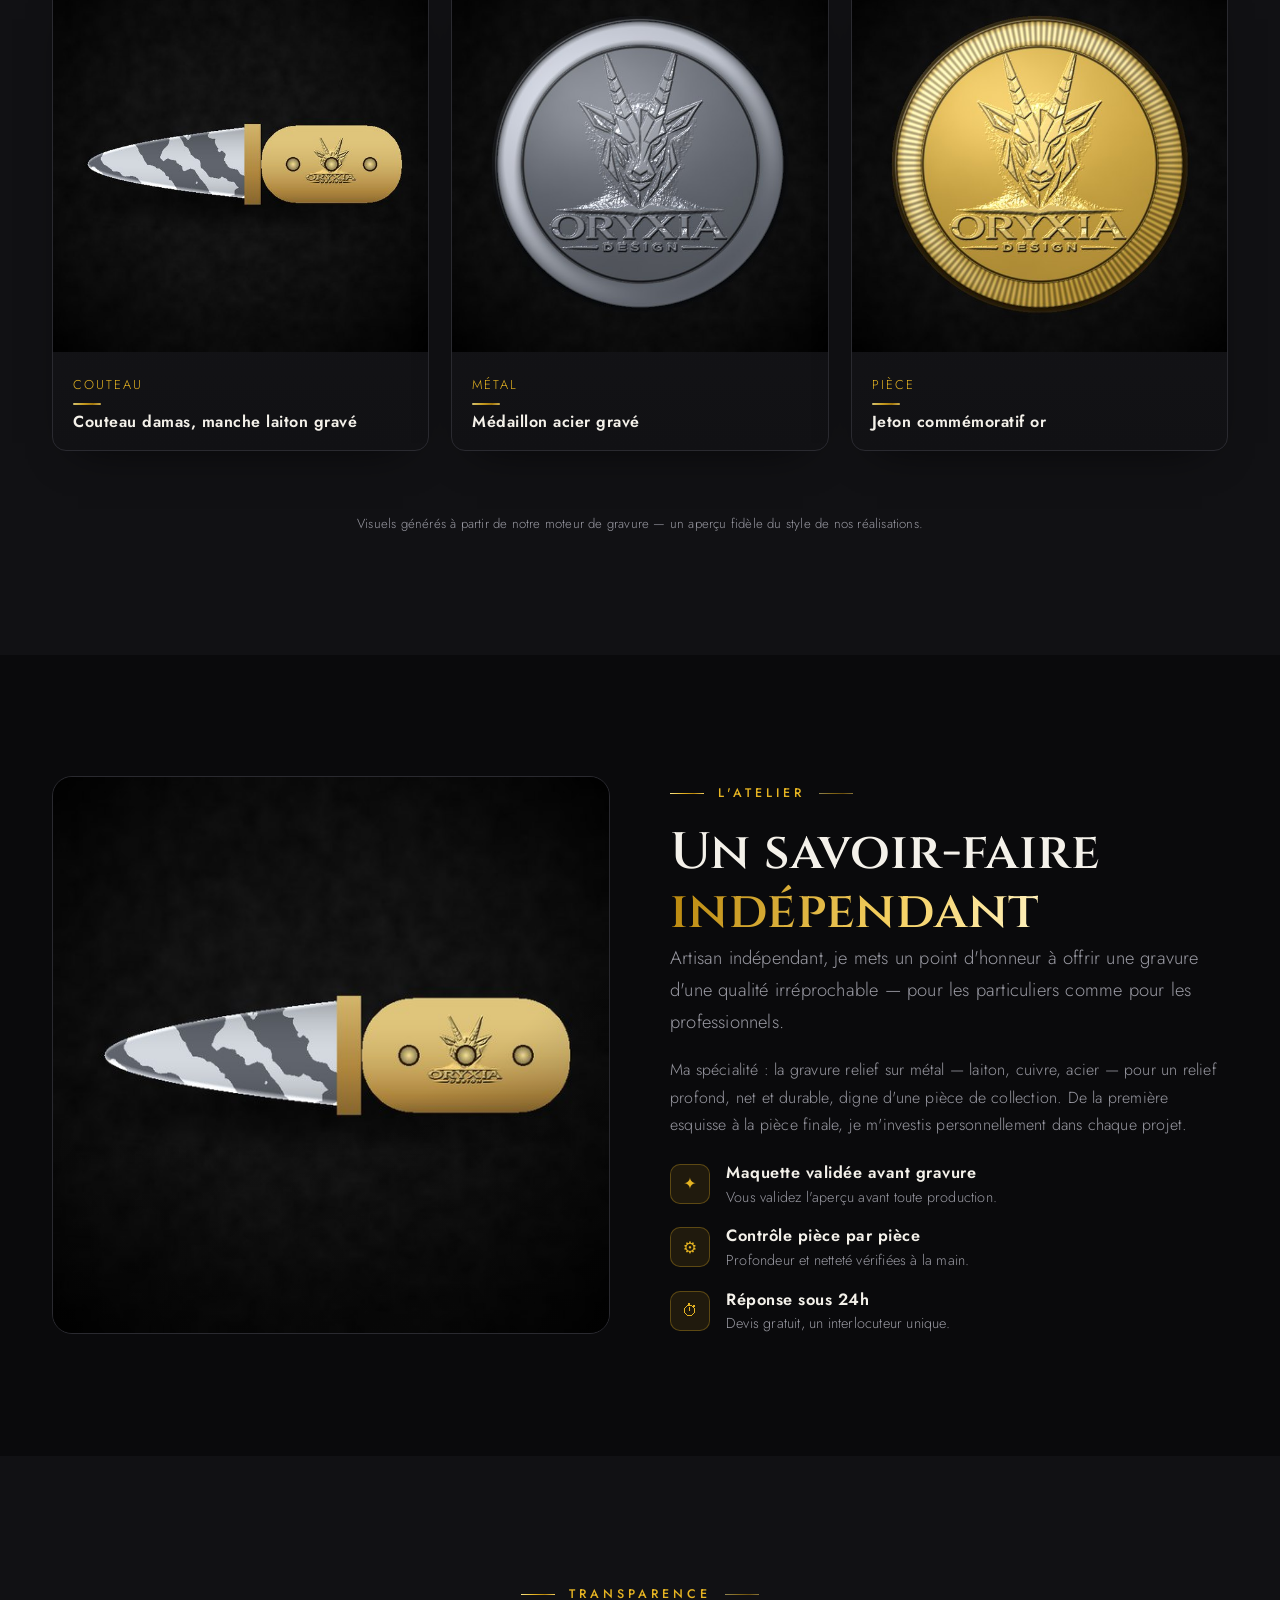
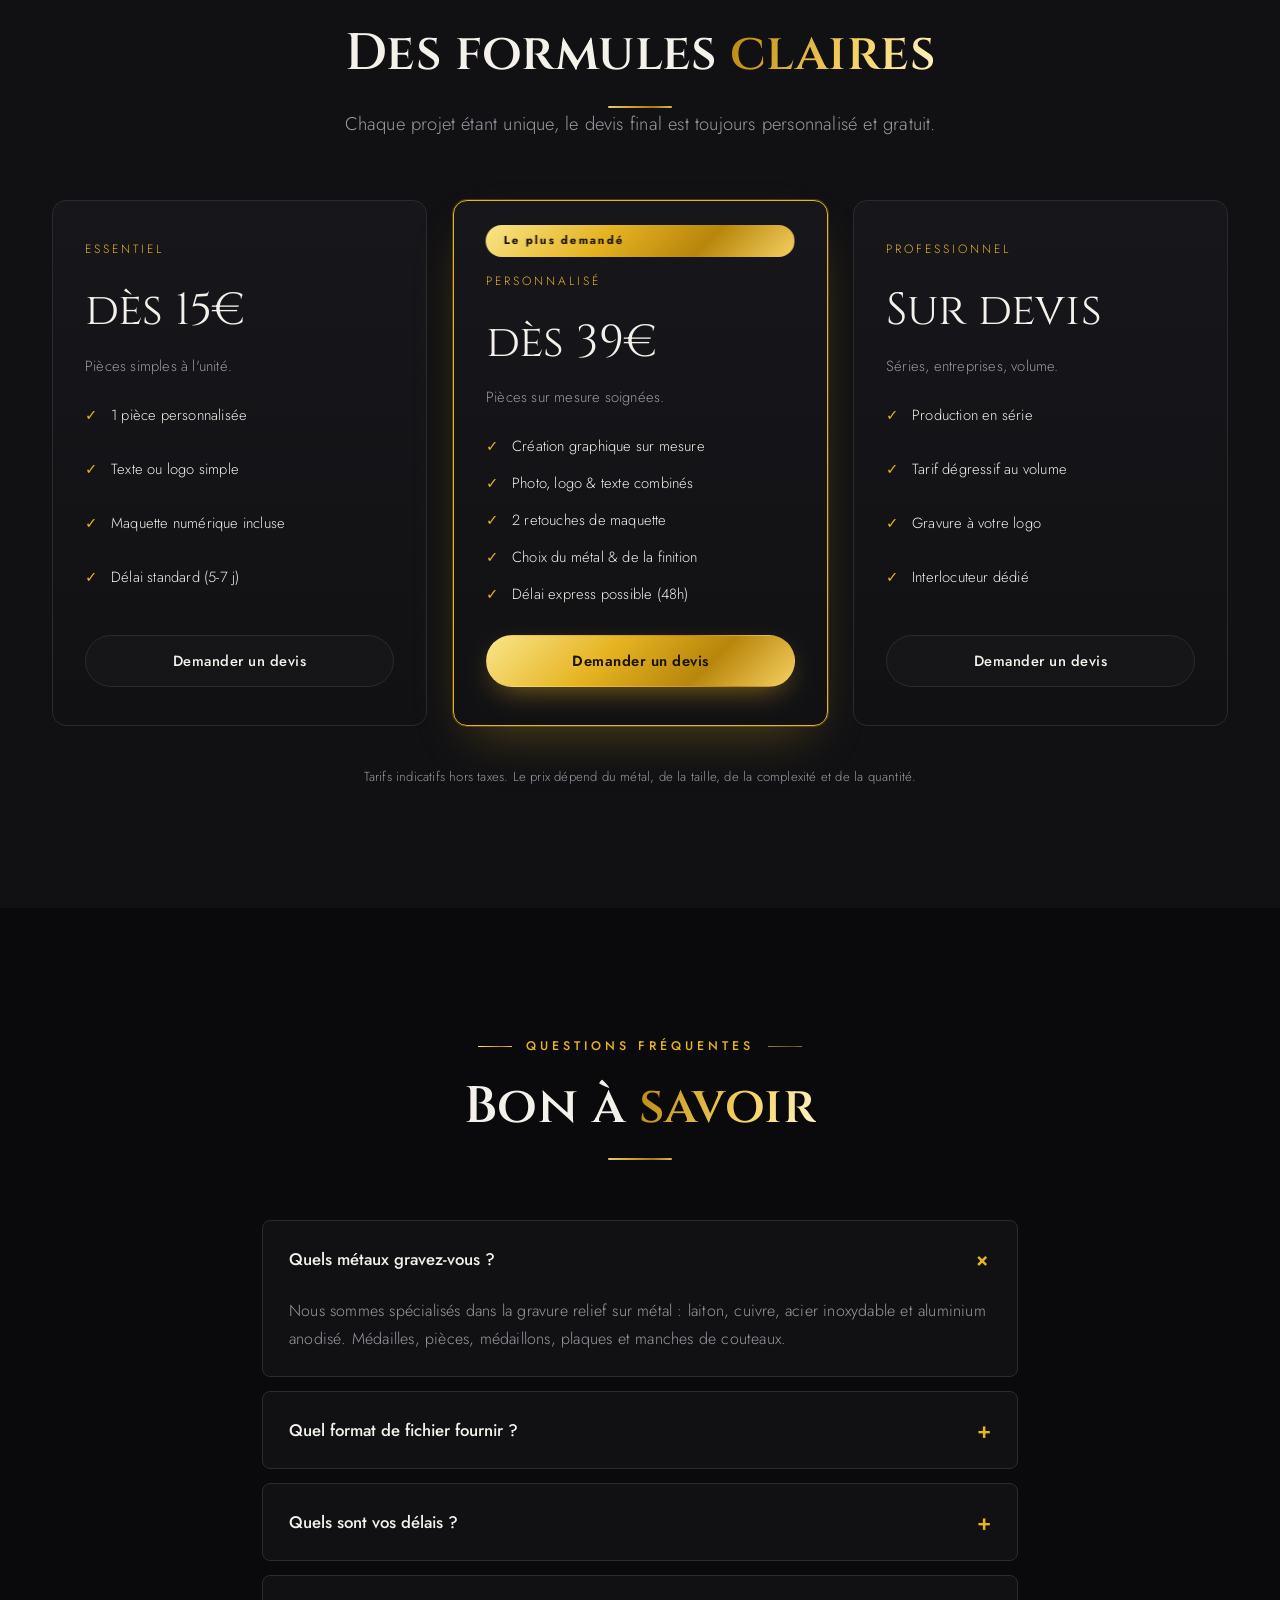
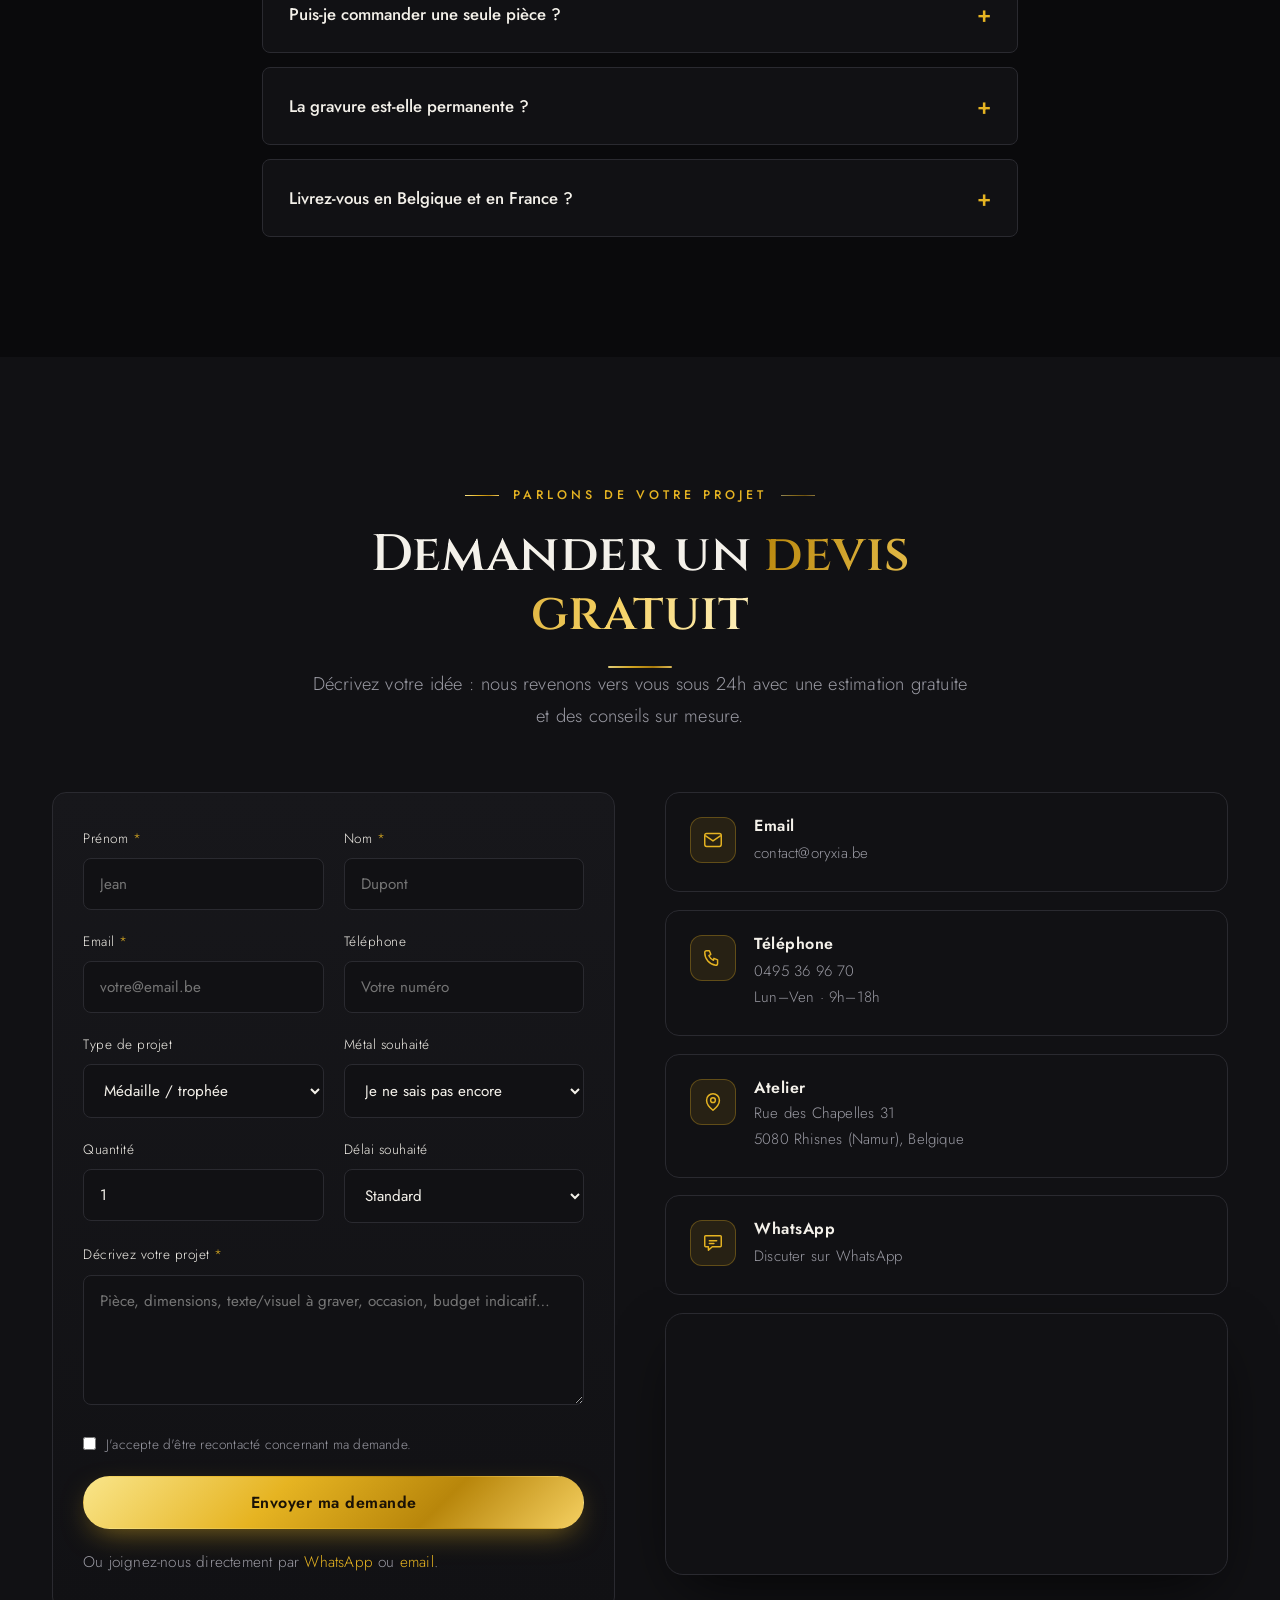
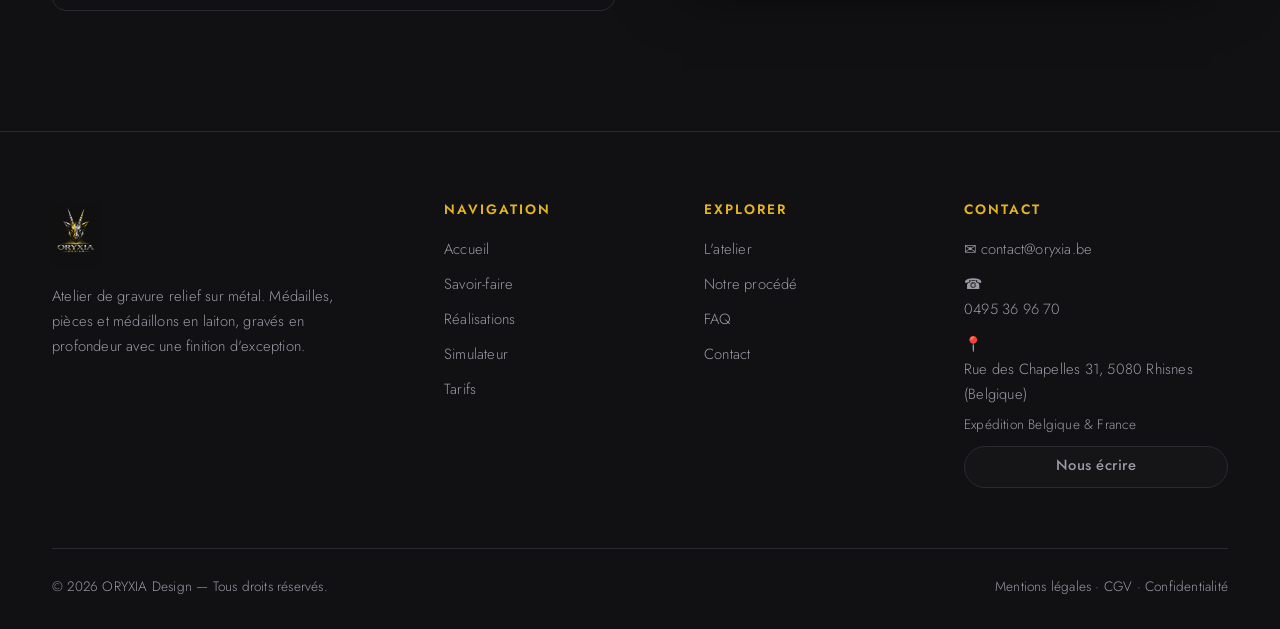
==== commit c5ed6599: "Site one-page (mood Yumea) : tout le contenu sur une seule page a la suite, navigation par ancres + " ====
--- a/index.html
+++ b/index.html
@@ -37,22 +37,22 @@
   <meta name="twitter:image" content="https://oryxia.be/assets/img/medaille-oryxia.jpg">
   <link rel="preload" as="image" href="assets/img/medaille-oryxia-nobg.png" fetchpriority="high">
   <script type="application/ld+json">
-{"@context":"https://schema.org","@type":"LocalBusiness","name":"ORYXIA Design","description":"Atelier de gravure relief sur metal a Rhisnes (Namur), Belgique : medailles, pieces et medaillons en laiton, gravure personnalisee en relief profond.","image":"https://oryxia.be/assets/img/medaille-oryxia.jpg","url":"https://oryxia.be","email":"contact@oryxia.be","telephone":"+32495369670","vatID":"BE0556763865","address":{"@type":"PostalAddress","streetAddress":"Rue des Chapelles 31","postalCode":"5080","addressLocality":"Rhisnes","addressRegion":"Namur","addressCountry":"BE"},"areaServed":["BE","FR"],"priceRange":"\u20ac\u20ac","sameAs":[]}
-</script>
+{"@context":"https://schema.org","@type":"LocalBusiness","name":"ORYXIA Design","description":"Atelier de gravure relief sur metal a Rhisnes (Namur), Belgique : medailles, pieces et medaillons en laiton, gravure personnalisee en relief profond.","image":"https://oryxia.be/assets/img/medaille-oryxia.jpg","url":"https://oryxia.be","email":"contact@oryxia.be","telephone":"+32495369670","vatID":"BE0556763865","address":{"@type":"PostalAddress","streetAddress":"Rue des Chapelles 31","postalCode":"5080","addressLocality":"Rhisnes","addressRegion":"Namur","addressCountry":"BE"},"areaServed":["BE","FR"],"priceRange":"€€","sameAs":[]}
+  </script>
 </head>
 <body>
   <div id="site-header"></div>
 
   <!-- HERO -->
-  <section class="hero">
+  <section class="hero" id="accueil">
     <div class="container hero-grid">
       <div>
         <span class="eyebrow reveal">Atelier de gravure relief sur métal</span>
         <h1 class="h-xl reveal d1">Gravez l'<span class="metal-or">exception</span> dans le métal</h1>
         <p class="lead reveal d2">Médailles, pièces et médaillons en relief profond sur laiton et métaux nobles. Vos logos, portraits et symboles gravés à la précision du laser.</p>
         <div class="hero-actions reveal d3">
-          <a href="contact.html" class="btn btn-or btn-lg">Demander un devis gratuit</a>
-          <a href="simulateur.html" class="btn btn-ghost btn-lg">Essayer le simulateur →</a>
+          <a href="#contact" class="btn btn-or btn-lg">Demander un devis gratuit</a>
+          <a href="#simulateur" class="btn btn-ghost btn-lg">Essayer le simulateur →</a>
         </div>
         <div class="hero-stats reveal d3">
           <div class="stat"><div class="n metal-or count" data-to="100" data-suffix="%">100%</div><div class="l">Sur mesure</div></div>
@@ -67,6 +67,7 @@
     </div>
     <a href="#services" class="hero-scroll" aria-label="Défiler vers le contenu"><span>Découvrir</span><span class="mouse"></span></a>
   </section>
+
   <section class="section--tight bg-2">
     <div class="container">
       <div class="trust">
@@ -90,32 +91,100 @@
         <h2 class="h-lg">L'art du <span class="metal-or">relief sur métal</span></h2>
       </div>
       <div class="grid grid-3">
-        <div class="card reveal"><div class="ico">🏅</div><h3>Médailles & trophées</h3><p>Récompenses et distinctions en relief.</p><a href="services.html#medailles" class="more">Découvrir →</a></div>
-        <div class="card reveal d1"><div class="ico">🪙</div><h3>Pièces & jetons</h3><p>Collector en laiton, façon monnaie.</p><a href="simulateur.html" class="more">Simuler →</a></div>
-        <div class="card reveal d2"><div class="ico">🎯</div><h3>Médaillons</h3><p>Logos, blasons, monogrammes.</p><a href="simulateur.html" class="more">Simuler →</a></div>
-        <div class="card reveal"><div class="ico">🔪</div><h3>Couteaux damas</h3><p>Manche laiton gravé sur mesure.</p><a href="services.html#metal" class="more">Découvrir →</a></div>
-        <div class="card reveal d1"><div class="ico">🎨</div><h3>Portraits & logos</h3><p>Vos images en relief métallique.</p><a href="simulateur.html" class="more">Simuler →</a></div>
-        <div class="card reveal d2"><div class="ico">✨</div><h3>Symboles & thèmes</h3><p>Zodiaque, animaux, viking…</p><a href="simulateur.html" class="more">Simuler →</a></div>
-      </div>
-      <div class="center mt-40 reveal"><a href="services.html" class="btn btn-ghost">Voir tous les services</a></div>
-    </div>
-  </section>
-
-  <!-- SIMULATEUR TEASER -->
-  <section class="section bg-3">
-    <div class="container split">
-      <div class="reveal">
-        <span class="eyebrow">Exclusivité ORYXIA</span>
+        <div class="card reveal"><div class="ico">🏅</div><h3>Médailles & trophées</h3><p>Récompenses et distinctions en relief.</p><a href="#simulateur" class="more">Simuler →</a></div>
+        <div class="card reveal d1"><div class="ico">🪙</div><h3>Pièces & jetons</h3><p>Collector en laiton, façon monnaie.</p><a href="#simulateur" class="more">Simuler →</a></div>
+        <div class="card reveal d2"><div class="ico">🎯</div><h3>Médaillons</h3><p>Logos, blasons, monogrammes.</p><a href="#simulateur" class="more">Simuler →</a></div>
+        <div class="card reveal"><div class="ico">🔪</div><h3>Couteaux damas</h3><p>Manche laiton gravé sur mesure.</p><a href="#contact" class="more">Demander →</a></div>
+        <div class="card reveal d1"><div class="ico">🎨</div><h3>Portraits & logos</h3><p>Vos images en relief métallique.</p><a href="#simulateur" class="more">Simuler →</a></div>
+        <div class="card reveal d2"><div class="ico">✨</div><h3>Symboles & thèmes</h3><p>Zodiaque, animaux, viking…</p><a href="#simulateur" class="more">Simuler →</a></div>
+      </div>
+    </div>
+  </section>
+
+  <!-- SIMULATEUR -->
+  <section class="section bg-3" id="simulateur">
+    <div class="container">
+      <div class="section-head reveal">
+        <span class="eyebrow" style="justify-content:center">Exclusivité ORYXIA</span>
         <h2 class="h-lg">Visualisez votre pièce gravée <span class="metal-or">en temps réel</span></h2>
-        <p class="lead" style="margin-bottom:32px">Importez une image, choisissez le métal, ajustez le relief — et voyez le rendu instantanément. Rien ne quitte votre navigateur.</p>
-        <div><a href="simulateur.html" class="btn btn-or btn-lg">Lancer le simulateur</a></div>
-      </div>
-      <div class="split visual render reveal d1"><img src="assets/img/renders/medaillon-or.jpg" alt="Médaille or gravée — simulateur ORYXIA" width="600" height="600" loading="lazy" decoding="async"></div>
-    </div>
-  </section>
-
-  <!-- PROCESS -->
-  <section class="section">
+        <p class="lead">Importez une image, choisissez le métal, ajustez le relief — le rendu s'affiche instantanément. Rien ne quitte votre navigateur.</p>
+      </div>
+      <div class="sim-wrap reveal">
+        <aside class="sim-panel">
+          <h3>Personnalisez</h3>
+          <p class="hint">Vos images restent dans votre navigateur — rien n'est envoyé sur un serveur.</p>
+          <div class="sim-group">
+            <label>1 · Votre image</label>
+            <div class="dropzone" id="sim-drop">
+              <div class="dz-ico">⬆</div>
+              <strong>Cliquez ou glissez une image</strong>
+              <div style="font-size:.8rem;margin-top:6px">PNG, JPG, SVG · logo, photo, dessin</div>
+            </div>
+            <input type="file" id="sim-file" accept="image/*" hidden>
+          </div>
+          <div class="sim-group">
+            <label>2 · Type de support</label>
+            <div class="chips">
+              <button class="chip active" data-shape="round">Médaillon</button>
+              <button class="chip" data-shape="coin">Pièce laiton</button>
+              <button class="chip" data-shape="knife">Couteau damas</button>
+              <button class="chip" data-shape="medal">Médaille (ruban)</button>
+              <button class="chip" data-shape="square">Carré</button>
+              <button class="chip" data-shape="plaque">Plaque</button>
+              <button class="chip" data-shape="tag">Pendentif</button>
+            </div>
+          </div>
+          <div class="sim-group">
+            <label>3 · Matière</label>
+            <div class="chips">
+              <button class="chip active" data-mat="laiton">Laiton</button>
+              <button class="chip" data-mat="or">Or</button>
+              <button class="chip" data-mat="argent">Argent</button>
+              <button class="chip" data-mat="bronze">Bronze</button>
+              <button class="chip" data-mat="noir">Noir mat</button>
+              <button class="chip" data-mat="cuivre">Cuivre</button>
+            </div>
+          </div>
+          <div class="sim-group">
+            <label>4 · Relief & gravure</label>
+            <div class="slider-row"><label>Profondeur</label><input type="range" id="ctl-depth" min="10" max="100" value="70"><span class="val" id="ctl-depth-val">70%</span></div>
+            <div class="slider-row"><label>Finesse</label><input type="range" id="ctl-detail" min="10" max="100" value="55"><span class="val" id="ctl-detail-val">55%</span></div>
+            <div class="slider-row"><label>Reflets</label><input type="range" id="ctl-polish" min="0" max="100" value="55"><span class="val" id="ctl-polish-val">55%</span></div>
+            <div class="slider-row"><label>Contraste</label><input type="range" id="ctl-contrast" min="0" max="100" value="45"><span class="val" id="ctl-contrast-val">45%</span></div>
+            <div class="slider-row"><label>Luminosité</label><input type="range" id="ctl-bright" min="-80" max="80" value="0"><span class="val" id="ctl-bright-val">0</span></div>
+            <label style="display:flex;align-items:center;gap:10px;font-size:.88rem;color:var(--blanc);margin-top:8px;cursor:pointer">
+              <input type="checkbox" id="ctl-invert" style="accent-color:var(--or)"> Inverser le relief (creux ↔ saillie)
+            </label>
+            <label style="display:flex;align-items:center;gap:10px;font-size:.88rem;color:var(--blanc);margin-top:10px;cursor:pointer">
+              <input type="checkbox" id="ctl-tilt" style="accent-color:var(--or)"> Vue 3D (objet incliné avec épaisseur)
+            </label>
+          </div>
+          <div class="sim-group">
+            <label>5 · Texte gravé</label>
+            <label style="display:flex;align-items:center;gap:10px;font-size:.88rem;color:var(--blanc);margin-bottom:12px;cursor:pointer">
+              <input type="checkbox" id="ctl-showtext" checked style="accent-color:var(--or)"> Afficher le texte
+            </label>
+            <input type="text" id="ctl-text" class="field text-input-mini" value="ORYXIA" placeholder="Titre" style="margin-bottom:10px;padding:11px 14px;background:var(--noir-3);border:1px solid var(--gris);border-radius:8px;color:var(--blanc)">
+            <input type="text" id="ctl-subtext" class="field text-input-mini" value="Édition limitée" placeholder="Sous-titre" style="padding:11px 14px;background:var(--noir-3);border:1px solid var(--gris);border-radius:8px;color:var(--blanc)">
+          </div>
+        </aside>
+        <div>
+          <div class="sim-stage">
+            <canvas id="sim-canvas"></canvas>
+            <div class="sim-actions">
+              <button class="btn btn-or" id="sim-download">Enregistrer l'aperçu</button>
+              <button class="btn btn-ghost" id="sim-reset">Réinitialiser l'image</button>
+              <a href="#contact" class="btn btn-ghost">Commander ce modèle</a>
+            </div>
+          </div>
+          <p class="form-note center mt-40"><strong class="text-or">Astuce —</strong> pour un beau relief, montez la <strong>Profondeur</strong> et la <strong>Finesse</strong>, puis ajustez le <strong>Contraste</strong>. Une image bien contrastée (sujet clair sur fond sombre, ou inversement avec « Inverser ») donne le rendu le plus profond. Simulation indicative ; le rendu final dépend du matériau réel.</p>
+        </div>
+      </div>
+    </div>
+  </section>
+
+  <!-- PROCÉDÉ -->
+  <section class="section" id="procede">
     <div class="container">
       <div class="section-head reveal">
         <span class="eyebrow">Comment ça marche</span>
@@ -125,72 +194,192 @@
         <div class="step reveal" style="grid-template-columns:1fr"><div class="num"></div><div><h3>Brief & devis</h3><p>Vous décrivez votre projet, on vous conseille et on chiffre gratuitement.</p></div></div>
         <div class="step reveal d1" style="grid-template-columns:1fr"><div class="num"></div><div><h3>Bon à graver</h3><p>Validation d'une maquette numérique avant toute production.</p></div></div>
         <div class="step reveal d2" style="grid-template-columns:1fr"><div class="num"></div><div><h3>Gravure</h3><p>Réglage laser sur mesure et gravure de précision dans notre atelier.</p></div></div>
-        <div class="step reveal d3" style="grid-template-columns:1fr"><div class="num"></div><div><h3>Livraison</h3><p>Contrôle qualité, emballage soigné et expédition en Belgique et en France.</p></div></div>
-      </div>
-    </div>
-  </section>
-
-  <!-- RÉALISATIONS (visuel) -->
-  <section class="section bg-2">
+        <div class="step reveal d3" style="grid-template-columns:1fr"><div class="num"></div><div><h3>Livraison</h3><p>Contrôle qualité, emballage soigné et expédition Belgique &amp; France.</p></div></div>
+      </div>
+    </div>
+  </section>
+
+  <!-- RÉALISATIONS -->
+  <section class="section bg-2" id="realisations">
     <div class="container">
       <div class="section-head reveal">
         <span class="eyebrow">Réalisations</span>
         <h2 class="h-lg">Un aperçu de <span class="metal-or">l'atelier</span></h2>
       </div>
-      <div class="strip reveal">
-        <a href="realisations.html"><img src="assets/img/medaille-oryxia.jpg" alt="Médaille laiton signature ORYXIA" width="600" height="600" loading="lazy" decoding="async"></a>
-        <a href="realisations.html"><img src="assets/img/renders/piece-laiton.jpg" alt="Pièce laiton collector gravée" width="600" height="600" loading="lazy" decoding="async"></a>
-        <a href="realisations.html"><img src="assets/img/renders/couteau.jpg" alt="Couteau damas à manche laiton gravé" width="600" height="600" loading="lazy" decoding="async"></a>
-        <a href="realisations.html"><img src="assets/img/renders/medaillon-argent.jpg" alt="Médaillon argent gravé en relief" width="600" height="600" loading="lazy" decoding="async"></a>
-      </div>
-      <div class="center mt-40 reveal"><a href="realisations.html" class="btn btn-ghost">Voir la galerie</a></div>
-    </div>
-  </section>
-
-  <!-- ENGAGEMENT -->
-  <section class="section">
-    <div class="container">
-      <div class="section-head reveal">
-        <span class="eyebrow">Notre engagement</span>
-        <h2 class="h-lg">Soigné, du premier contact à <span class="metal-or">la livraison</span></h2>
-      </div>
-      <div class="testi">
-        <div class="t reveal"><div class="ic-badge">✦</div><h4>Maquette validée avant gravure</h4><p>Vous validez l'aperçu avant toute production.</p></div>
-        <div class="t reveal d1"><div class="ic-badge">⚙</div><h4>Contrôle pièce par pièce</h4><p>Profondeur et netteté vérifiées à la main.</p></div>
-        <div class="t reveal d2"><div class="ic-badge">⏱</div><h4>Réponse sous 24h</h4><p>Devis gratuit, un interlocuteur unique.</p></div>
-      </div>
-    </div>
-  </section>
-
-  <!-- NOUS TROUVER -->
-  <section class="section--tight bg-2" id="acces">
-    <div class="container">
-      <div class="section-head reveal" style="margin-bottom:34px">
-        <span class="eyebrow" style="justify-content:center">Nous trouver</span>
-        <h2 class="h-lg">L'atelier à <span class="metal-or">Rhisnes</span></h2>
-        <p class="lead">Rue des Chapelles 31, 5080 Rhisnes (Namur) — Belgique. Expédition Belgique &amp; France, remise en main propre sur rendez‑vous.</p>
-      </div>
-      <div class="map-wrap reveal">
-        <iframe title="Carte ORYXIA Design — Rue des Chapelles 31, 5080 Rhisnes"
-          src="https://www.google.com/maps?q=Rue%20des%20Chapelles%2031%2C%205080%20Rhisnes%2C%20Belgique&output=embed"
-          loading="lazy" referrerpolicy="no-referrer-when-downgrade" allowfullscreen></iframe>
-      </div>
-      <div class="center mt-40 reveal">
-        <a href="https://www.google.com/maps/dir/?api=1&destination=Rue%20des%20Chapelles%2031%2C%205080%20Rhisnes%2C%20Belgique" target="_blank" rel="noopener" class="btn btn-ghost">Obtenir l'itinéraire</a>
-      </div>
-    </div>
-  </section>
-
-  <!-- CTA -->
-  <section class="section">
-    <div class="container">
-      <div class="cta-band reveal">
-        <span class="eyebrow" style="justify-content:center">Prêt à concrétiser votre idée ?</span>
-        <h2 class="h-lg">Recevez votre <span class="metal-or">devis gratuit</span> sous 24h</h2>
-        <p>Parlez-nous de votre projet de gravure : nous vous répondons rapidement avec une estimation détaillée et des conseils personnalisés.</p>
-        <div class="hero-actions" style="justify-content:center">
-          <a href="contact.html" class="btn btn-or btn-lg">Demander un devis</a>
-          <a href="realisations.html" class="btn btn-ghost btn-lg">Voir nos réalisations</a>
+      <div class="filters reveal">
+        <button class="filter-btn active" data-filter="all">Tout</button>
+        <button class="filter-btn" data-filter="medaille">Médailles</button>
+        <button class="filter-btn" data-filter="piece">Pièces</button>
+        <button class="filter-btn" data-filter="couteau">Couteaux</button>
+        <button class="filter-btn" data-filter="metal">Métal</button>
+      </div>
+      <div class="gallery reveal">
+        <div class="g-item" data-cat="medaille"><img class="g-img" src="assets/img/medaille-oryxia.jpg" alt="Médaille ORYXIA laiton gravé" width="600" height="600" loading="lazy" decoding="async"><div class="g-meta"><span>Médaille</span><h4>Médaille laiton signature ORYXIA</h4></div></div>
+        <div class="g-item" data-cat="medaille"><img class="g-img" src="assets/img/renders/medaillon-or.jpg" alt="Médaille or gravée" width="600" height="600" loading="lazy" decoding="async"><div class="g-meta"><span>Médaille</span><h4>Médaille or personnalisée</h4></div></div>
+        <div class="g-item" data-cat="couteau"><img class="g-img" src="assets/img/renders/couteau.jpg" alt="Couteau damas manche laiton" width="600" height="600" loading="lazy" decoding="async"><div class="g-meta"><span>Couteau</span><h4>Couteau damas, manche laiton gravé</h4></div></div>
+        <div class="g-item" data-cat="medaille"><img class="g-img" src="assets/img/renders/medaillon-argent.jpg" alt="Médaillon argent gravé" width="600" height="600" loading="lazy" decoding="async"><div class="g-meta"><span>Médaille</span><h4>Médaillon argent gravé</h4></div></div>
+        <div class="g-item" data-cat="piece"><img class="g-img" src="assets/img/renders/piece-laiton.jpg" alt="Pièce laiton" width="600" height="600" loading="lazy" decoding="async"><div class="g-meta"><span>Pièce</span><h4>Pièce laiton collector</h4></div></div>
+        <div class="g-item" data-cat="metal"><img class="g-img" src="assets/img/renders/medaillon-acier.jpg" alt="Médaillon acier gravé" width="600" height="600" loading="lazy" decoding="async"><div class="g-meta"><span>Métal</span><h4>Médaillon acier gravé</h4></div></div>
+        <div class="g-item" data-cat="medaille"><img class="g-img" src="assets/img/renders/medaillon-bronze.jpg" alt="Médaille bronze" width="600" height="600" loading="lazy" decoding="async"><div class="g-meta"><span>Médaille</span><h4>Médaille bronze d'honneur</h4></div></div>
+        <div class="g-item" data-cat="metal"><img class="g-img" src="assets/img/renders/medaillon-laiton.jpg" alt="Médaillon laiton" width="600" height="600" loading="lazy" decoding="async"><div class="g-meta"><span>Métal</span><h4>Médaillon laiton patiné</h4></div></div>
+        <div class="g-item" data-cat="piece"><img class="g-img" src="assets/img/renders/piece-or.jpg" alt="Pièce or striée" width="600" height="600" loading="lazy" decoding="async"><div class="g-meta"><span>Pièce</span><h4>Jeton commémoratif or</h4></div></div>
+      </div>
+      <p class="form-note center mt-40">Visuels générés à partir de notre moteur de gravure — un aperçu fidèle du style de nos réalisations.</p>
+    </div>
+  </section>
+
+  <!-- ATELIER -->
+  <section class="section" id="atelier">
+    <div class="container split">
+      <div class="split visual render reveal" style="order:-1"><img src="assets/img/renders/couteau.jpg" alt="Couteau damas à manche laiton gravé"></div>
+      <div class="reveal d1">
+        <span class="eyebrow">L'atelier</span>
+        <h2 class="h-lg">Un savoir-faire <span class="metal-or">indépendant</span></h2>
+        <p class="lead" style="margin-bottom:18px">Artisan indépendant, je mets un point d'honneur à offrir une gravure d'une qualité irréprochable — pour les particuliers comme pour les professionnels.</p>
+        <p style="color:var(--gris-clair);margin-bottom:26px">Ma spécialité : la gravure relief sur métal — laiton, cuivre, acier — pour un relief profond, net et durable, digne d'une pièce de collection. De la première esquisse à la pièce finale, je m'investis personnellement dans chaque projet.</p>
+        <ul class="feature-list">
+          <li><span class="fi">✦</span><div><h4>Maquette validée avant gravure</h4><p>Vous validez l'aperçu avant toute production.</p></div></li>
+          <li><span class="fi">⚙</span><div><h4>Contrôle pièce par pièce</h4><p>Profondeur et netteté vérifiées à la main.</p></div></li>
+          <li><span class="fi">⏱</span><div><h4>Réponse sous 24h</h4><p>Devis gratuit, un interlocuteur unique.</p></div></li>
+        </ul>
+      </div>
+    </div>
+  </section>
+
+  <!-- TARIFS -->
+  <section class="section bg-2" id="tarifs">
+    <div class="container">
+      <div class="section-head reveal">
+        <span class="eyebrow">Transparence</span>
+        <h2 class="h-lg">Des formules <span class="metal-or">claires</span></h2>
+        <p class="lead">Chaque projet étant unique, le devis final est toujours personnalisé et gratuit.</p>
+      </div>
+      <div class="price-grid">
+        <div class="price reveal">
+          <span class="tag">Essentiel</span>
+          <div class="amount">dès 15€</div>
+          <p class="desc">Pièces simples à l'unité.</p>
+          <ul>
+            <li>1 pièce personnalisée</li>
+            <li>Texte ou logo simple</li>
+            <li>Maquette numérique incluse</li>
+            <li>Délai standard (5-7 j)</li>
+          </ul>
+          <a href="#contact" class="btn btn-ghost">Demander un devis</a>
+        </div>
+        <div class="price featured reveal d1">
+          <span class="badge-pop">Le plus demandé</span>
+          <span class="tag">Personnalisé</span>
+          <div class="amount">dès 39€</div>
+          <p class="desc">Pièces sur mesure soignées.</p>
+          <ul>
+            <li>Création graphique sur mesure</li>
+            <li>Photo, logo & texte combinés</li>
+            <li>2 retouches de maquette</li>
+            <li>Choix du métal & de la finition</li>
+            <li>Délai express possible (48h)</li>
+          </ul>
+          <a href="#contact" class="btn btn-or">Demander un devis</a>
+        </div>
+        <div class="price reveal d2">
+          <span class="tag">Professionnel</span>
+          <div class="amount">Sur devis</div>
+          <p class="desc">Séries, entreprises, volume.</p>
+          <ul>
+            <li>Production en série</li>
+            <li>Tarif dégressif au volume</li>
+            <li>Gravure à votre logo</li>
+            <li>Interlocuteur dédié</li>
+          </ul>
+          <a href="#contact" class="btn btn-ghost">Demander un devis</a>
+        </div>
+      </div>
+      <p class="form-note center mt-40">Tarifs indicatifs hors taxes. Le prix dépend du métal, de la taille, de la complexité et de la quantité.</p>
+    </div>
+  </section>
+
+  <!-- FAQ -->
+  <section class="section" id="faq">
+    <div class="container" style="max-width:820px">
+      <div class="section-head reveal">
+        <span class="eyebrow" style="justify-content:center">Questions fréquentes</span>
+        <h2 class="h-lg">Bon à <span class="metal-or">savoir</span></h2>
+      </div>
+      <div class="faq reveal">
+        <div class="faq-item open"><button class="faq-q">Quels métaux gravez-vous ?<span class="plus">+</span></button><div class="faq-a"><p>Nous sommes spécialisés dans la gravure relief sur métal : laiton, cuivre, acier inoxydable et aluminium anodisé. Médailles, pièces, médaillons, plaques et manches de couteaux.</p></div></div>
+        <div class="faq-item"><button class="faq-q">Quel format de fichier fournir ?<span class="plus">+</span></button><div class="faq-a"><p>Idéalement un fichier vectoriel (SVG, PDF, AI, EPS) pour les logos et textes. Pour les photos, un JPG ou PNG haute résolution convient. Pas de fichier ? Nous pouvons créer ou retravailler votre visuel.</p></div></div>
+        <div class="faq-item"><button class="faq-q">Quels sont vos délais ?<span class="plus">+</span></button><div class="faq-a"><p>En moyenne 5 à 7 jours ouvrés après validation de la maquette. Une option express 48h est disponible selon nos disponibilités.</p></div></div>
+        <div class="faq-item"><button class="faq-q">Puis-je commander une seule pièce ?<span class="plus">+</span></button><div class="faq-a"><p>Bien sûr ! Nous réalisons aussi bien des pièces uniques que des séries pour les professionnels. Aucune quantité minimum imposée.</p></div></div>
+        <div class="faq-item"><button class="faq-q">La gravure est-elle permanente ?<span class="plus">+</span></button><div class="faq-a"><p>Oui. La gravure laser marque le métal en profondeur, de façon durable. Contrairement à l'impression, elle ne s'efface pas et résiste au temps et à l'usage.</p></div></div>
+        <div class="faq-item"><button class="faq-q">Livrez-vous en Belgique et en France ?<span class="plus">+</span></button><div class="faq-a"><p>Oui, nous expédions dans toute la Belgique (et à l'international sur demande) en colis suivi et protégé. Une remise en main propre est possible localement.</p></div></div>
+      </div>
+    </div>
+  </section>
+
+  <!-- CONTACT -->
+  <section class="section bg-2" id="contact">
+    <div class="container">
+      <div class="section-head reveal">
+        <span class="eyebrow" style="justify-content:center">Parlons de votre projet</span>
+        <h2 class="h-lg">Demander un <span class="metal-or">devis gratuit</span></h2>
+        <p class="lead">Décrivez votre idée : nous revenons vers vous sous 24h avec une estimation gratuite et des conseils sur mesure.</p>
+      </div>
+      <div class="split" style="align-items:flex-start;gap:50px">
+        <div class="reveal">
+          <div class="card">
+            <div class="form-success" id="ok">✓ Merci ! Votre logiciel de messagerie s'ouvre avec votre demande pré-remplie — il ne reste qu'à cliquer sur « Envoyer ». Nous vous répondons sous 24h.</div>
+            <form class="form" id="devis-form">
+              <div class="row">
+                <div class="field"><label>Prénom <span class="req">*</span></label><input type="text" name="prenom" required placeholder="Jean"></div>
+                <div class="field"><label>Nom <span class="req">*</span></label><input type="text" name="nom" required placeholder="Dupont"></div>
+              </div>
+              <div class="row">
+                <div class="field"><label>Email <span class="req">*</span></label><input type="email" name="email" required placeholder="votre@email.be"></div>
+                <div class="field"><label>Téléphone</label><input type="tel" name="telephone" placeholder="Votre numéro"></div>
+              </div>
+              <div class="row">
+                <div class="field">
+                  <label>Type de projet</label>
+                  <select name="type">
+                    <option>Médaille / trophée</option>
+                    <option>Médaillon personnalisé</option>
+                    <option>Pièce / jeton laiton</option>
+                    <option>Couteau damas</option>
+                    <option>Cadeau personnalisé</option>
+                    <option>Série / production (pro)</option>
+                    <option>Autre</option>
+                  </select>
+                </div>
+                <div class="field">
+                  <label>Métal souhaité</label>
+                  <select name="materiau">
+                    <option>Je ne sais pas encore</option>
+                    <option>Laiton</option><option>Cuivre</option><option>Acier / inox</option>
+                    <option>Aluminium anodisé</option><option>Autre métal</option>
+                  </select>
+                </div>
+              </div>
+              <div class="row">
+                <div class="field"><label>Quantité</label><input type="number" name="quantite" min="1" value="1"></div>
+                <div class="field"><label>Délai souhaité</label><select name="delai"><option>Standard</option><option>Express (48h)</option><option>Flexible</option></select></div>
+              </div>
+              <div class="field"><label>Décrivez votre projet <span class="req">*</span></label><textarea name="message" required placeholder="Pièce, dimensions, texte/visuel à graver, occasion, budget indicatif…"></textarea></div>
+              <label style="display:flex;gap:10px;align-items:flex-start;font-size:.85rem;color:var(--gris-clair)"><input type="checkbox" required style="accent-color:var(--or);margin-top:4px"> J'accepte d'être recontacté concernant ma demande.</label>
+              <button type="submit" class="btn btn-or btn-lg">Envoyer ma demande</button>
+              <p class="form-note">Ou joignez-nous directement par <a href="https://wa.me/32495369670" target="_blank" rel="noopener" class="text-or">WhatsApp</a> ou <a href="mailto:contact@oryxia.be" class="text-or">email</a>.</p>
+            </form>
+          </div>
+        </div>
+        <div class="reveal d1" style="display:grid;gap:18px">
+          <div class="info-card"><div class="ic">✉</div><div><h4>Email</h4><a href="mailto:contact@oryxia.be">contact@oryxia.be</a></div></div>
+          <div class="info-card"><div class="ic">☎</div><div><h4>Téléphone</h4><a href="tel:+32495369670">0495 36 96 70</a><p>Lun–Ven · 9h–18h</p></div></div>
+          <div class="info-card"><div class="ic">📍</div><div><h4>Atelier</h4><p>Rue des Chapelles 31<br>5080 Rhisnes (Namur), Belgique</p></div></div>
+          <div class="info-card"><div class="ic">💬</div><div><h4>WhatsApp</h4><a href="https://wa.me/32495369670" target="_blank" rel="noopener">Discuter sur WhatsApp</a></div></div>
+          <div class="map-wrap">
+            <iframe title="Carte ORYXIA Design — Rue des Chapelles 31, 5080 Rhisnes" style="height:260px"
+              src="https://www.google.com/maps?q=Rue%20des%20Chapelles%2031%2C%205080%20Rhisnes%2C%20Belgique&output=embed"
+              loading="lazy" referrerpolicy="no-referrer-when-downgrade" allowfullscreen></iframe>
+          </div>
         </div>
       </div>
     </div>
@@ -198,5 +387,33 @@
 
   <div id="site-footer"></div>
   <script src="assets/js/main.js" defer></script>
+  <script src="assets/js/simulateur.js" defer></script>
+  <script>
+    // Formulaire de devis : compose un email pré-rempli vers ORYXIA Design
+    document.addEventListener('DOMContentLoaded', () => {
+      const f = document.getElementById('devis-form');
+      const ok = document.getElementById('ok');
+      if (!f) return;
+      if (ok) f.prepend(ok);
+      f.addEventListener('submit', (e) => {
+        e.preventDefault();
+        const v = (n) => (f.elements[n] ? f.elements[n].value.trim() : '');
+        const sujet = `Demande de devis — ${v('prenom')} ${v('nom')}`;
+        const corps =
+          `Prénom : ${v('prenom')}\n` +
+          `Nom : ${v('nom')}\n` +
+          `Email : ${v('email')}\n` +
+          `Téléphone : ${v('telephone')}\n` +
+          `Type de projet : ${v('type')}\n` +
+          `Métal : ${v('materiau')}\n` +
+          `Quantité : ${v('quantite')}\n` +
+          `Délai : ${v('delai')}\n\n` +
+          `Projet :\n${v('message')}\n`;
+        const mailto = `mailto:contact@oryxia.be?subject=${encodeURIComponent(sujet)}&body=${encodeURIComponent(corps)}`;
+        if (ok) { ok.classList.add('show'); ok.scrollIntoView({ behavior: 'smooth', block: 'center' }); }
+        window.location.href = mailto;
+      });
+    });
+  </script>
 </body>
 </html>
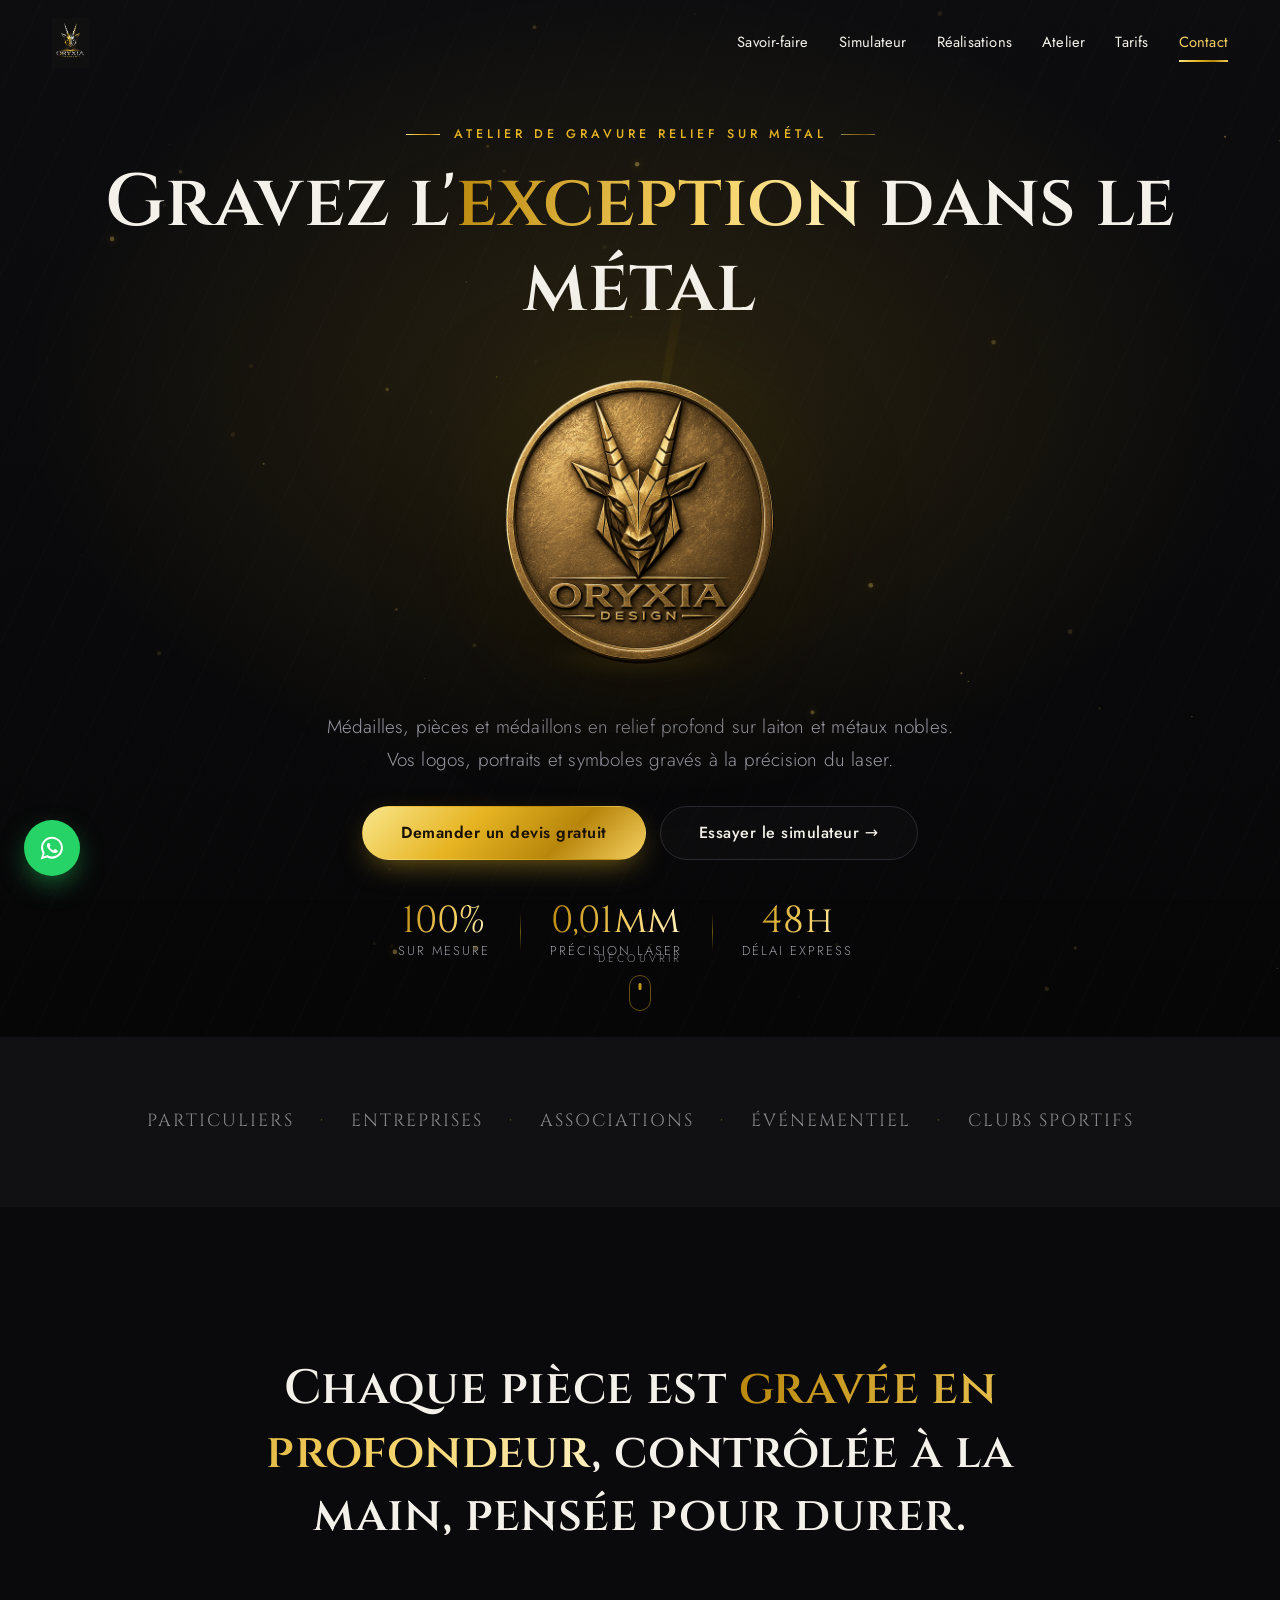
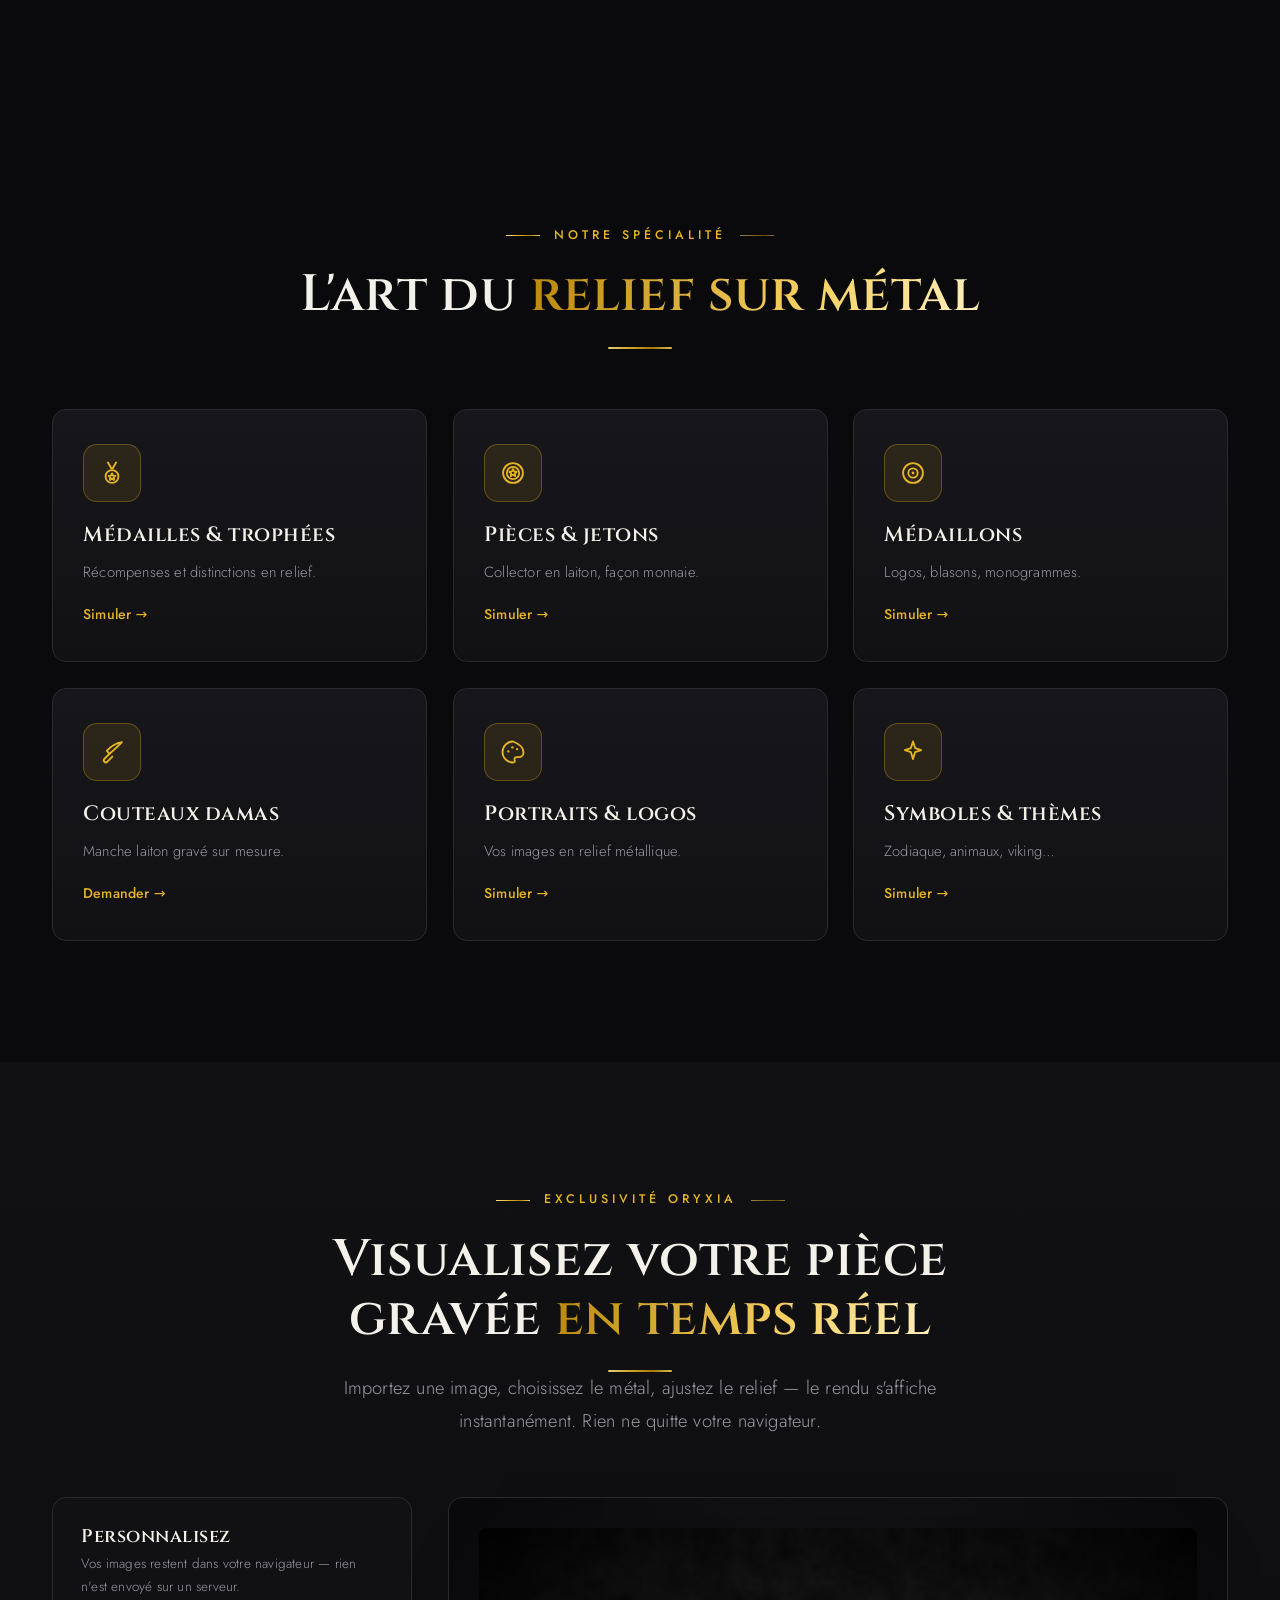
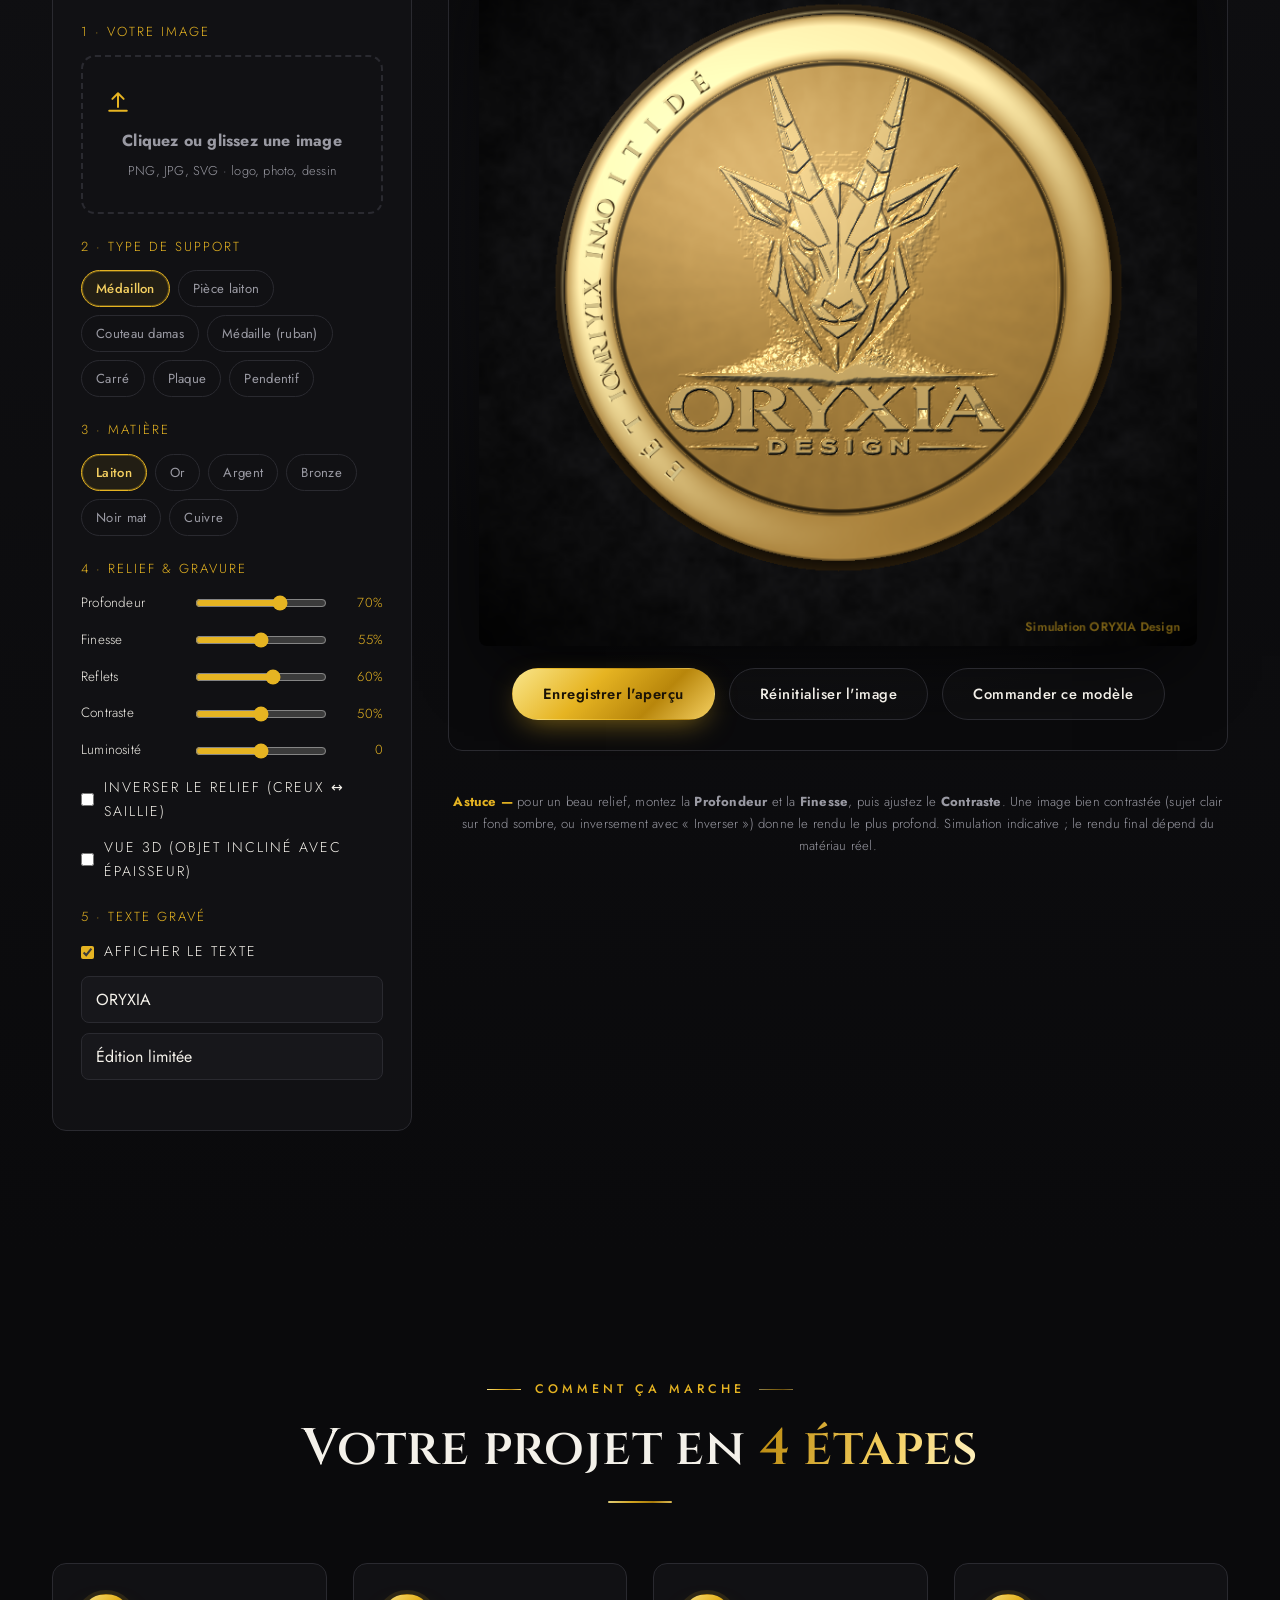
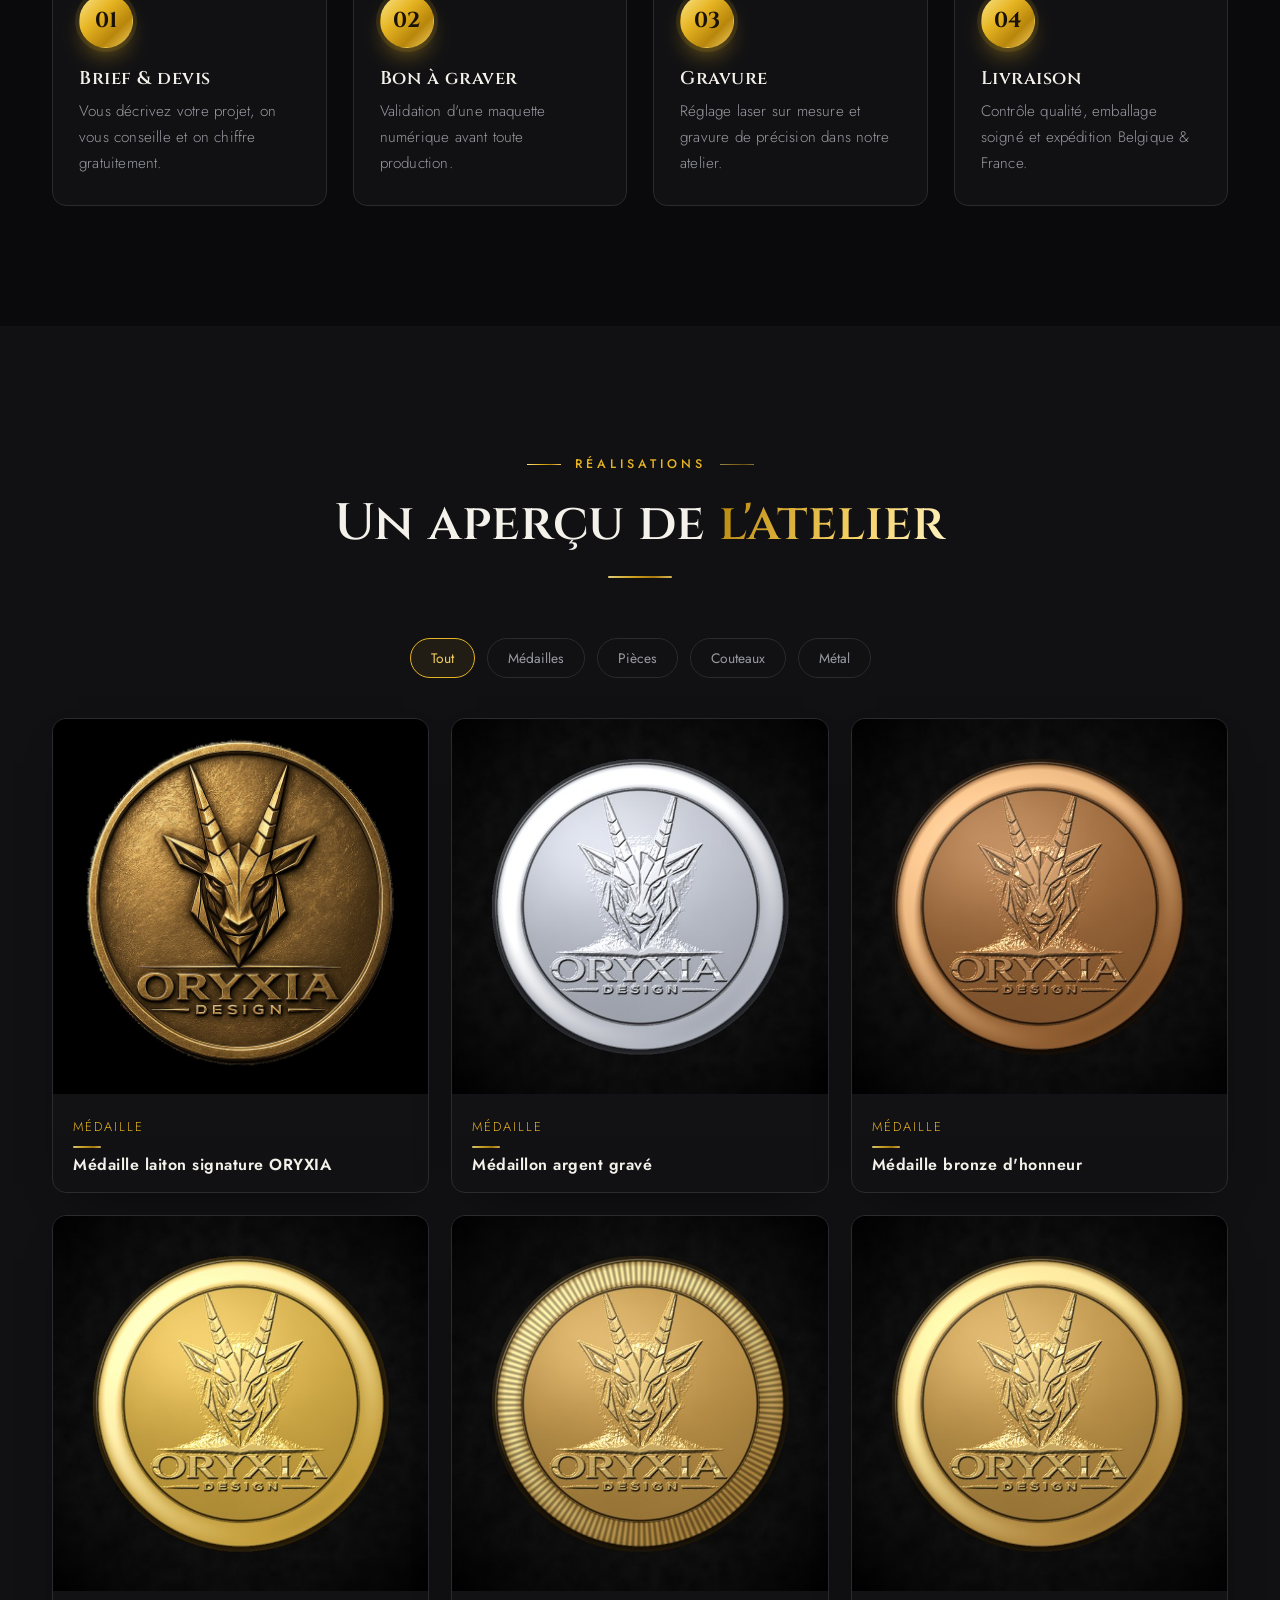
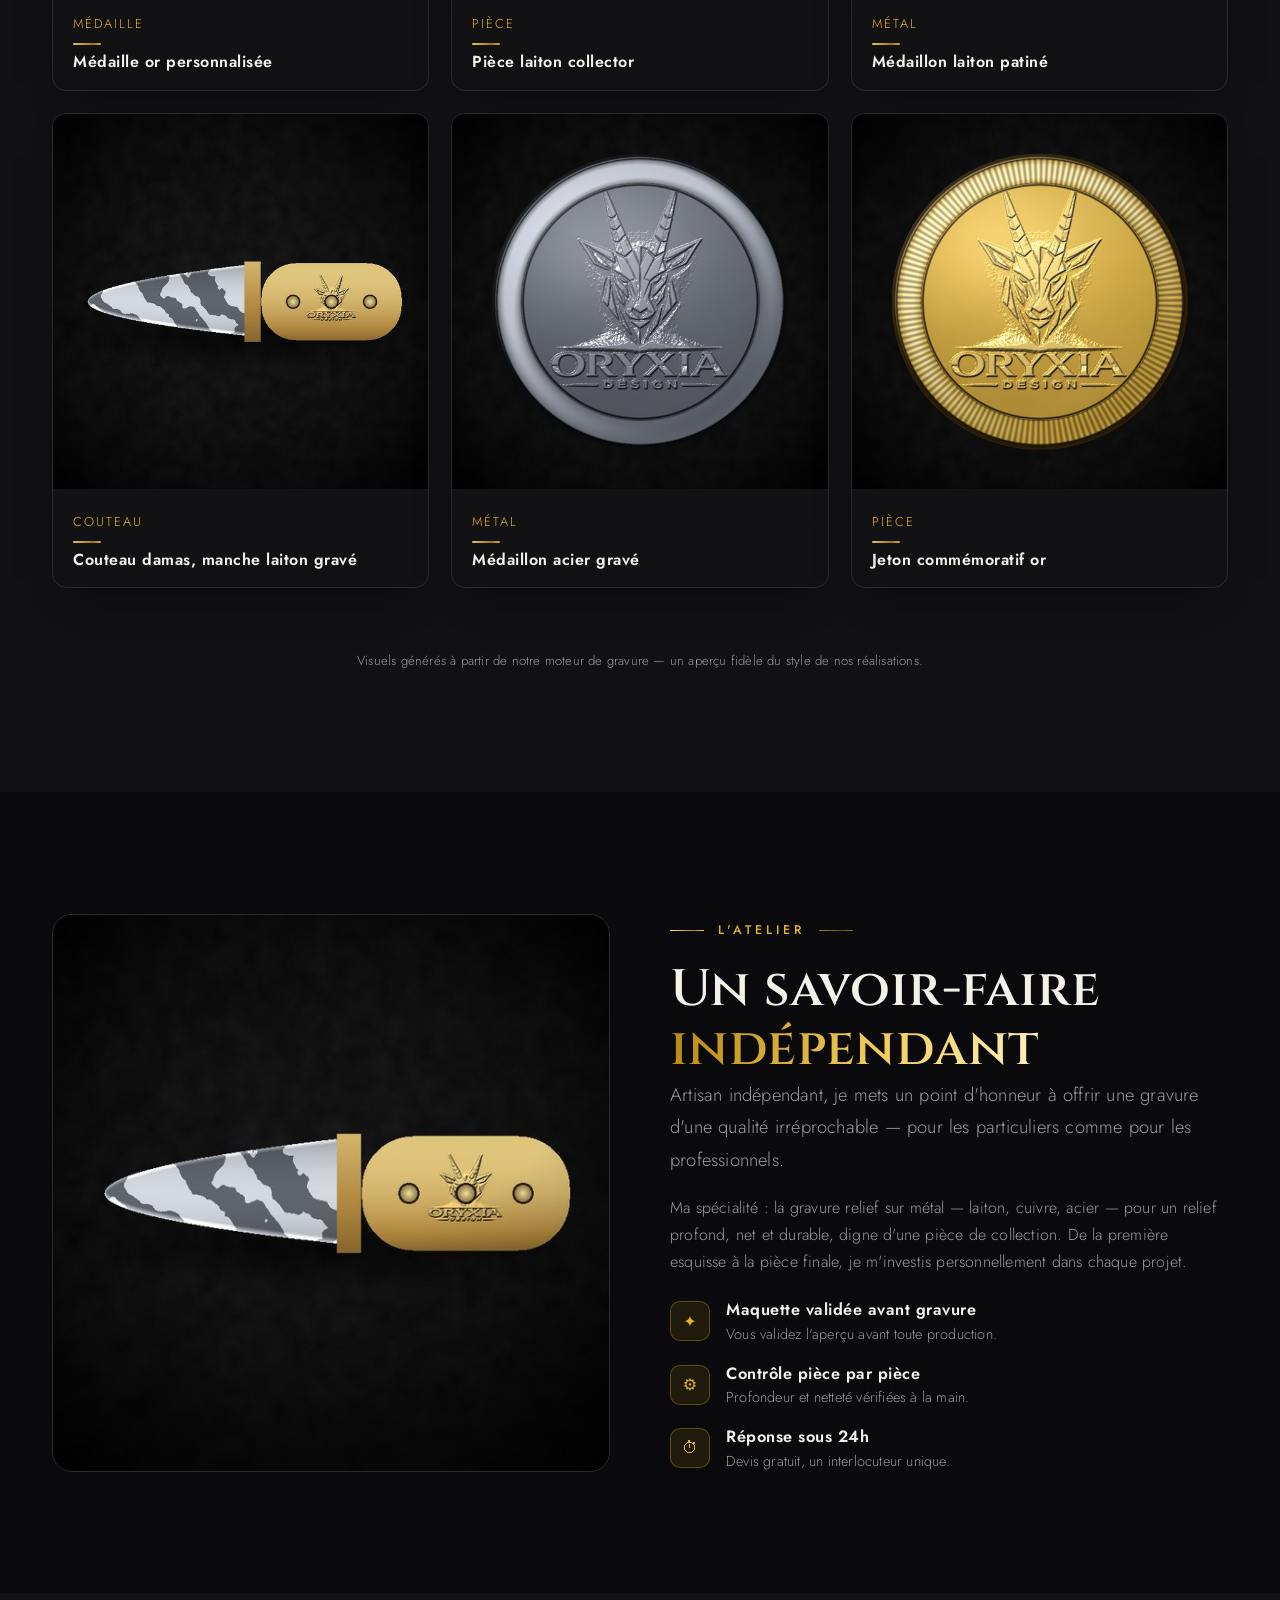
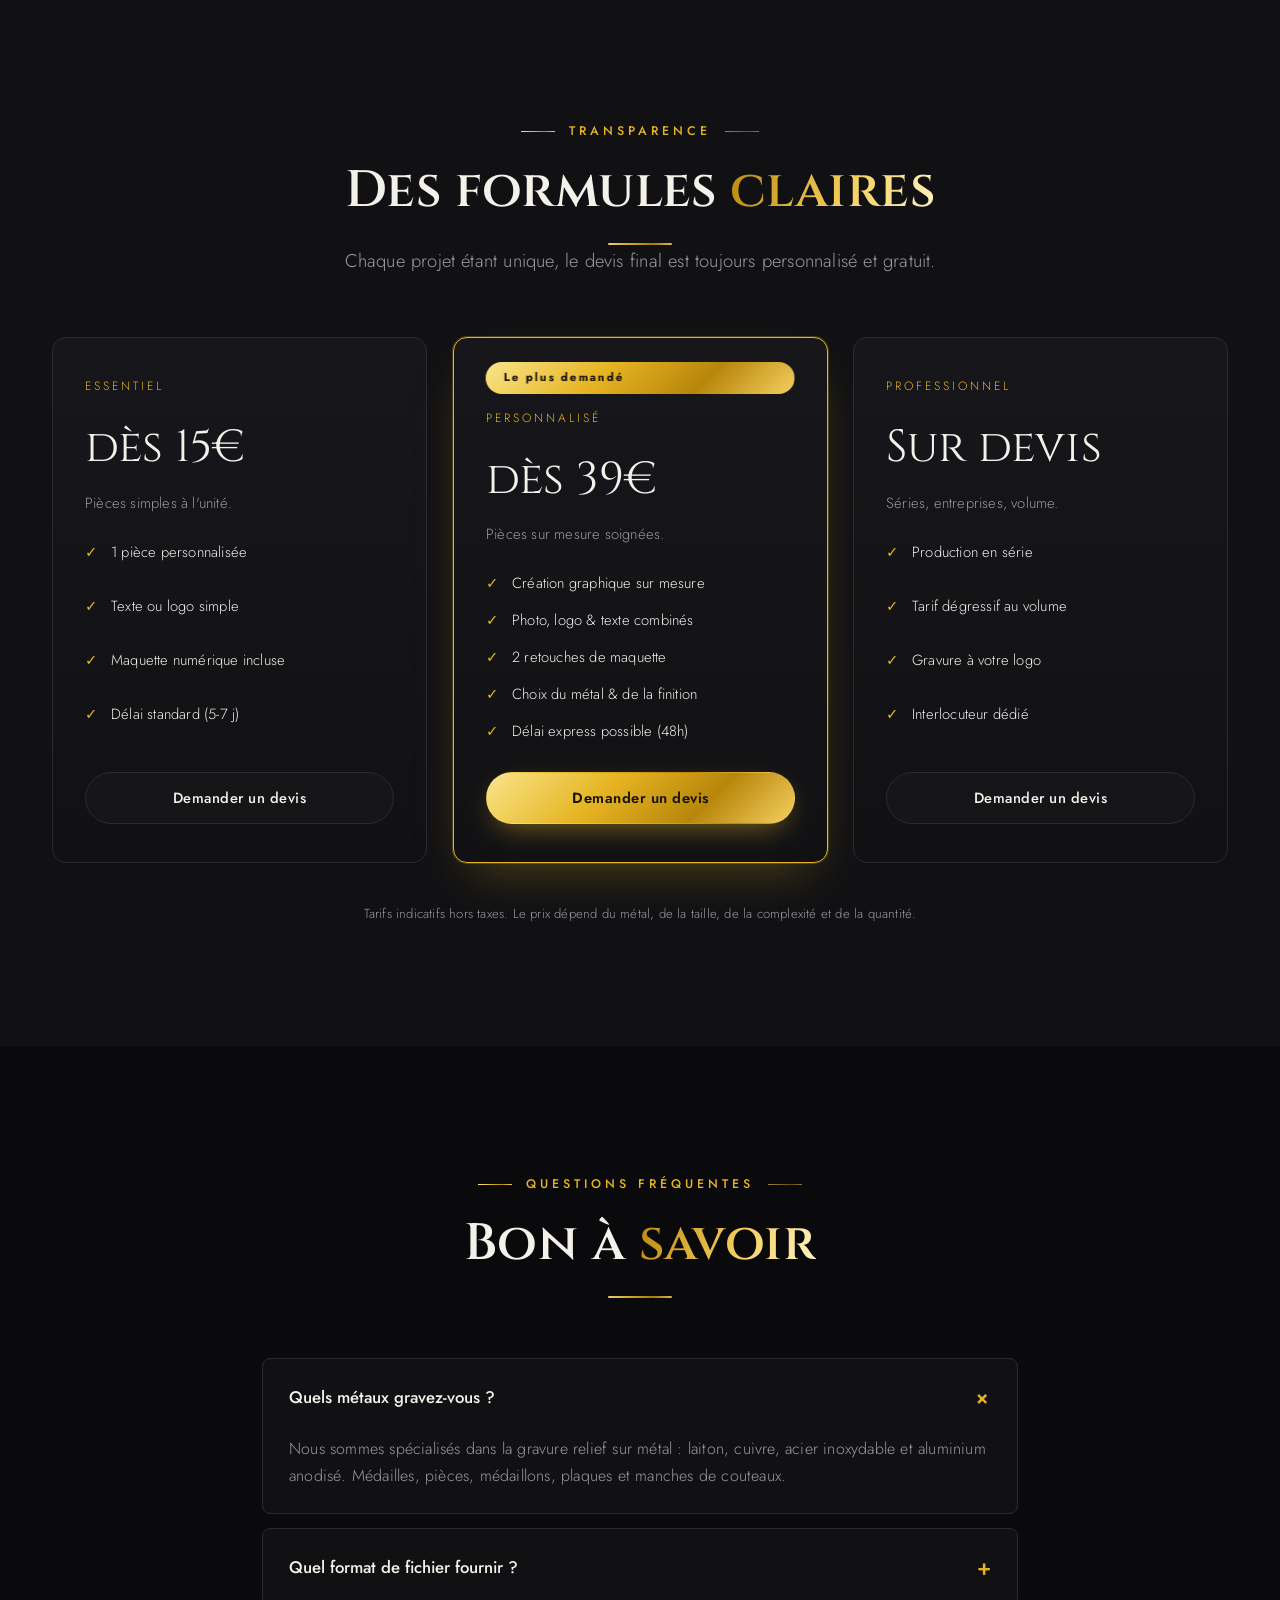
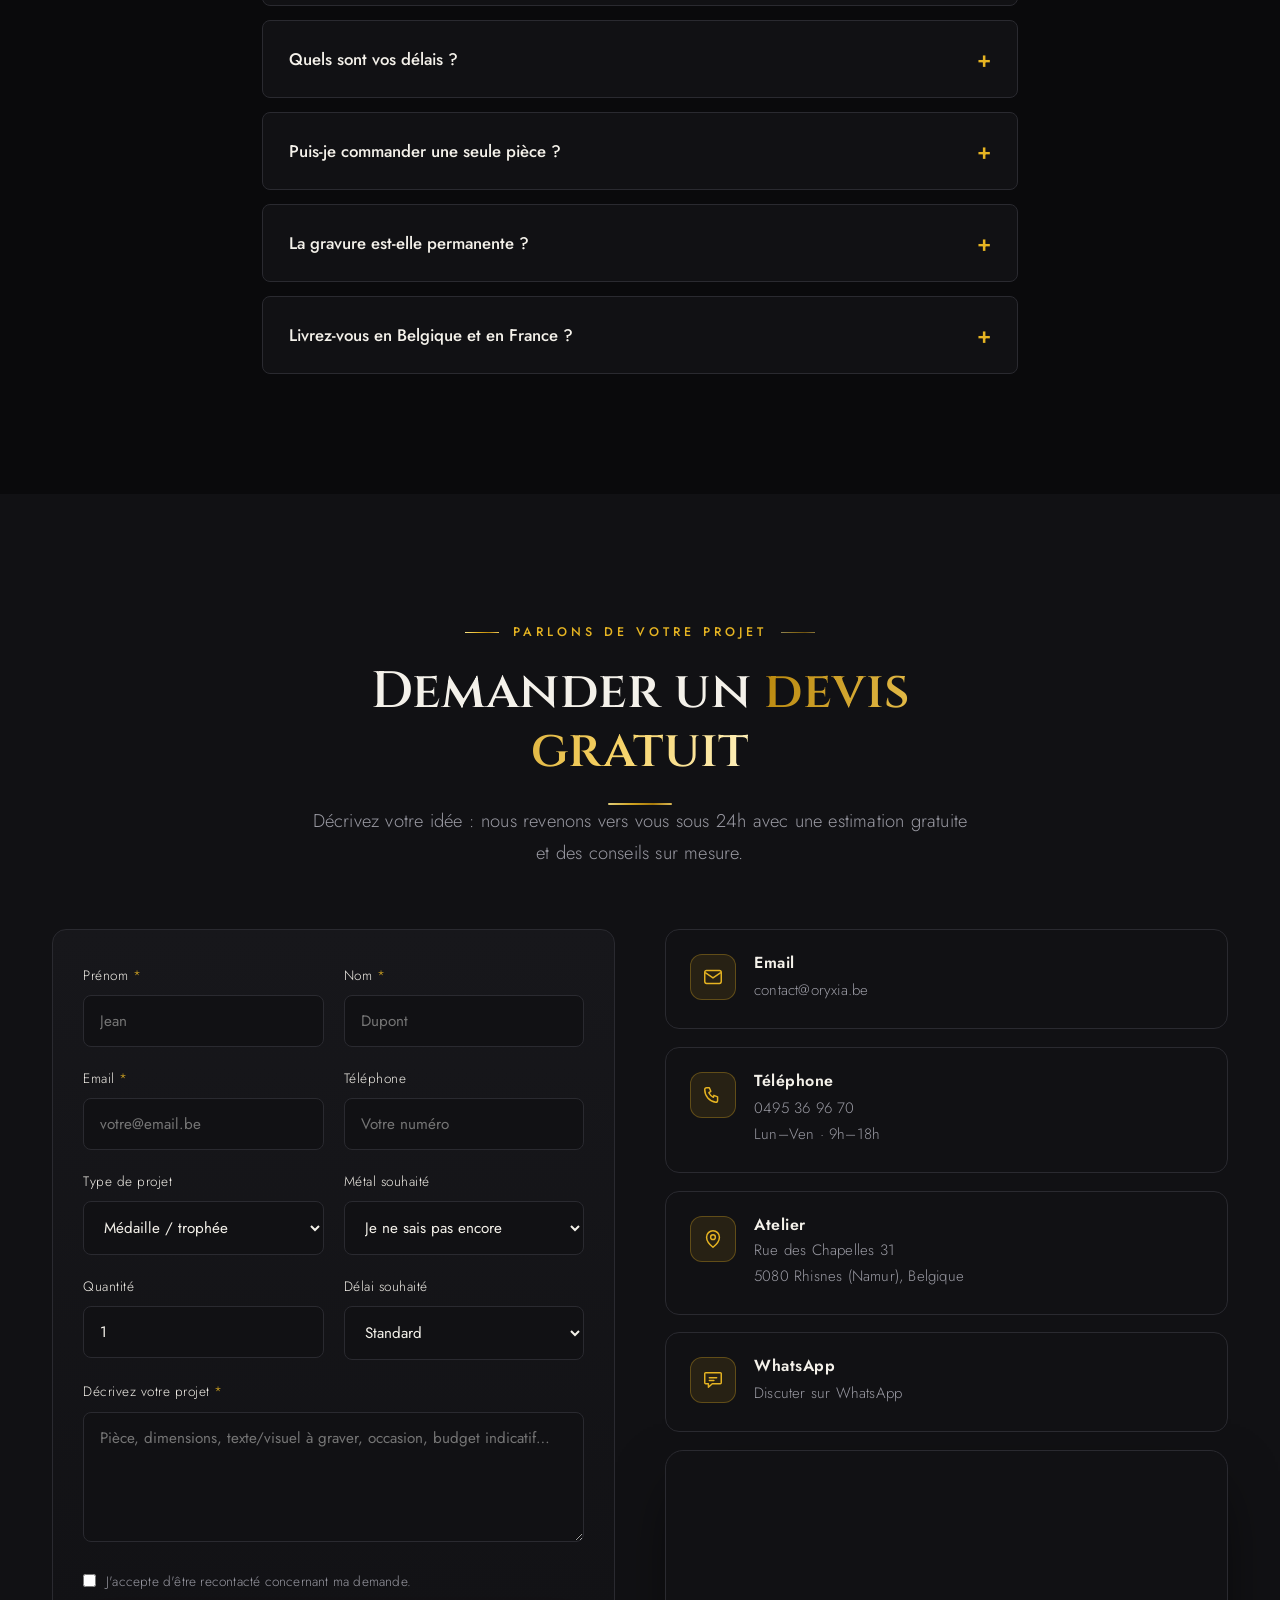
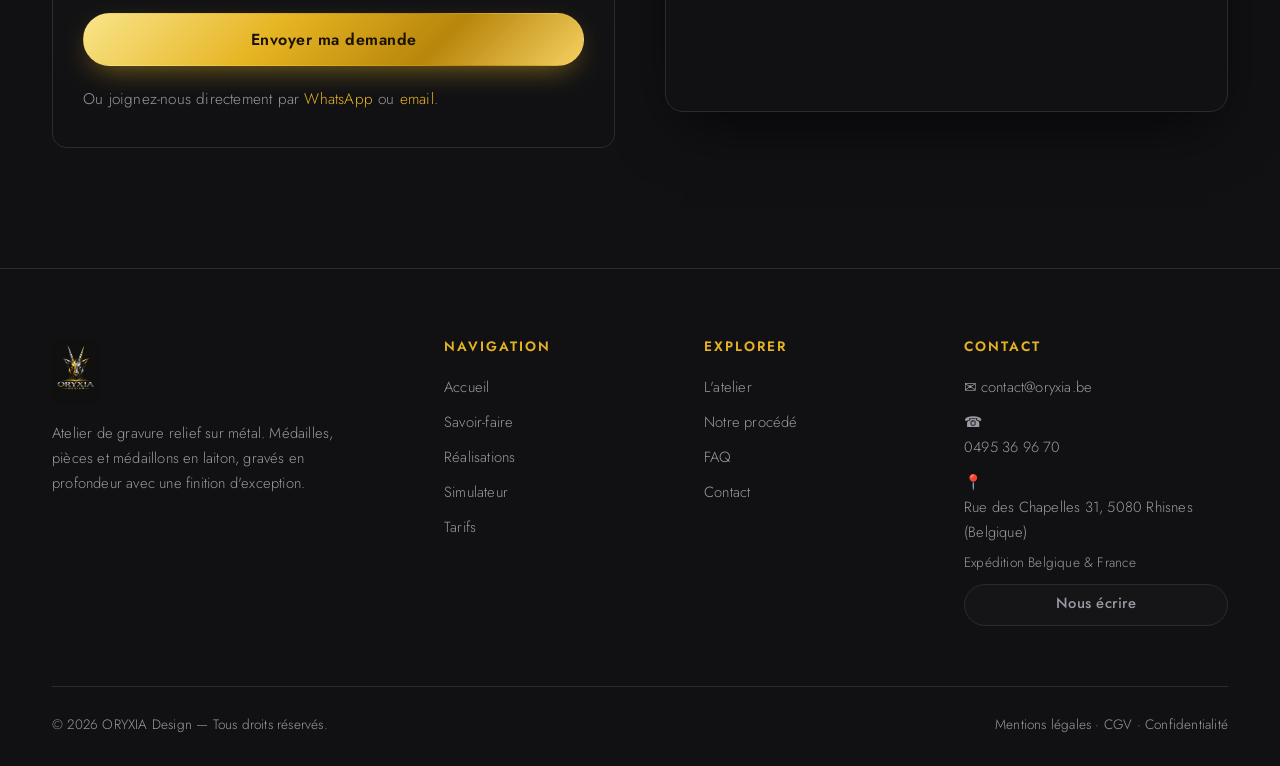
==== commit 44b5bd18: "Hero recentre : piece au milieu avec halo/rayons, titre au-dessus, accroche+boutons+chiffres en-dess" ====
--- a/index.html
+++ b/index.html
@@ -44,25 +44,27 @@
   <div id="site-header"></div>
 
   <!-- HERO -->
-  <section class="hero" id="accueil">
-    <div class="container hero-grid">
-      <div>
-        <span class="eyebrow reveal">Atelier de gravure relief sur métal</span>
-        <h1 class="h-xl reveal d1">Gravez l'<span class="metal-or">exception</span> dans le métal</h1>
-        <p class="lead reveal d2">Médailles, pièces et médaillons en relief profond sur laiton et métaux nobles. Vos logos, portraits et symboles gravés à la précision du laser.</p>
-        <div class="hero-actions reveal d3">
+  <section class="hero hero-center" id="accueil">
+    <div class="container">
+      <div class="reveal">
+        <span class="eyebrow" style="justify-content:center">Atelier de gravure relief sur métal</span>
+        <h1 class="h-xl">Gravez l'<span class="metal-or">exception</span> dans le métal</h1>
+      </div>
+      <div class="hero-visual reveal d1">
+        <div class="glow"></div>
+        <img src="assets/img/medaille-oryxia-nobg.png" alt="Médaille ORYXIA Design en laiton gravé" class="hero-logo" width="680" height="680" fetchpriority="high" decoding="async">
+      </div>
+      <div class="reveal d2">
+        <p class="lead">Médailles, pièces et médaillons en relief profond sur laiton et métaux nobles. Vos logos, portraits et symboles gravés à la précision du laser.</p>
+        <div class="hero-actions">
           <a href="#contact" class="btn btn-or btn-lg">Demander un devis gratuit</a>
           <a href="#simulateur" class="btn btn-ghost btn-lg">Essayer le simulateur →</a>
         </div>
-        <div class="hero-stats reveal d3">
+        <div class="hero-stats">
           <div class="stat"><div class="n metal-or count" data-to="100" data-suffix="%">100%</div><div class="l">Sur mesure</div></div>
           <div class="stat"><div class="n metal-or count" data-to="0.01" data-dec="2" data-suffix="mm">0,01mm</div><div class="l">Précision laser</div></div>
           <div class="stat"><div class="n metal-or count" data-to="48" data-suffix="h">48h</div><div class="l">Délai express</div></div>
         </div>
-      </div>
-      <div class="hero-visual reveal d2">
-        <div class="glow"></div>
-        <img src="assets/img/medaille-oryxia-nobg.png" alt="Médaille ORYXIA Design en laiton gravé" class="hero-logo" width="680" height="680" fetchpriority="high" decoding="async">
       </div>
     </div>
     <a href="#services" class="hero-scroll" aria-label="Défiler vers le contenu"><span>Découvrir</span><span class="mouse"></span></a>
--- a/assets/css/style.css
+++ b/assets/css/style.css
@@ -1104,3 +1104,27 @@
 
 /* Cartes services allégées : la description tient sur une ligne */
 .services-lite .card p { font-size: .92rem; }
+
+/* =========================================================
+   HERO CENTRÉ — pièce au milieu, texte au-dessus et en-dessous
+   ========================================================= */
+.hero-center { padding: 116px 0 76px; }
+.hero-center .container { display: flex; flex-direction: column; align-items: center; text-align: center; }
+.hero-center .eyebrow { margin-bottom: 16px; }
+.hero-center h1 { margin-bottom: 4px; }
+.hero-center .hero-visual { width: min(330px, 72vw); margin: 26px auto 20px; }
+.hero-center .hero-logo { width: 100%; max-width: 100%; }
+.hero-center .lead { max-width: 60ch; margin: 0 auto 30px; font-size: 1.18rem; }
+.hero-center .hero-actions { justify-content: center; }
+.hero-center .hero-stats { justify-content: center; margin-top: 42px; }
+@media (max-width: 760px) {
+  .hero-center { padding: 100px 0 60px; }
+  .hero-center .hero-visual { width: min(238px, 62vw); margin: 20px auto 16px; }
+}
+
+/* Halo centré derrière la pièce (hero centré) */
+.hero-center {
+  background:
+    radial-gradient(1100px 720px at 50% 38%, rgba(230,180,34,.14), transparent 56%),
+    linear-gradient(180deg, #0c0c0e, #060607);
+}
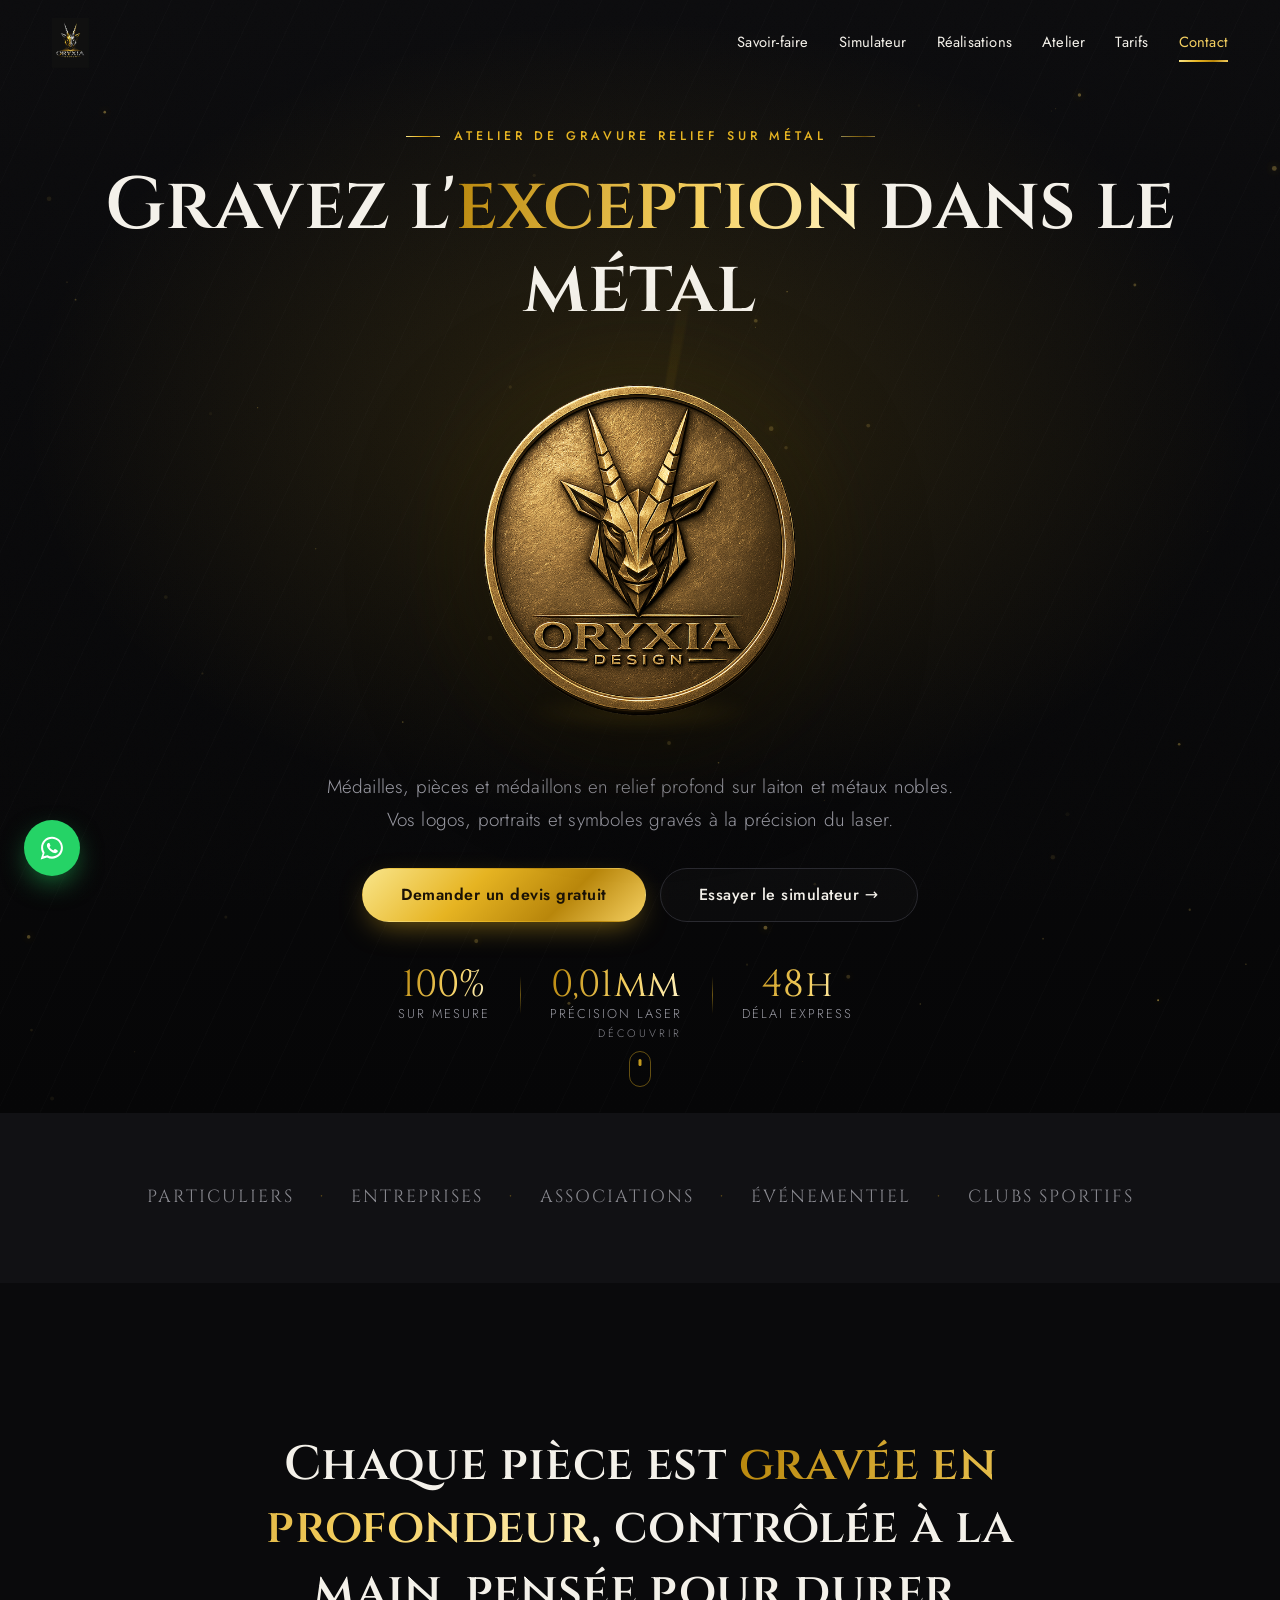
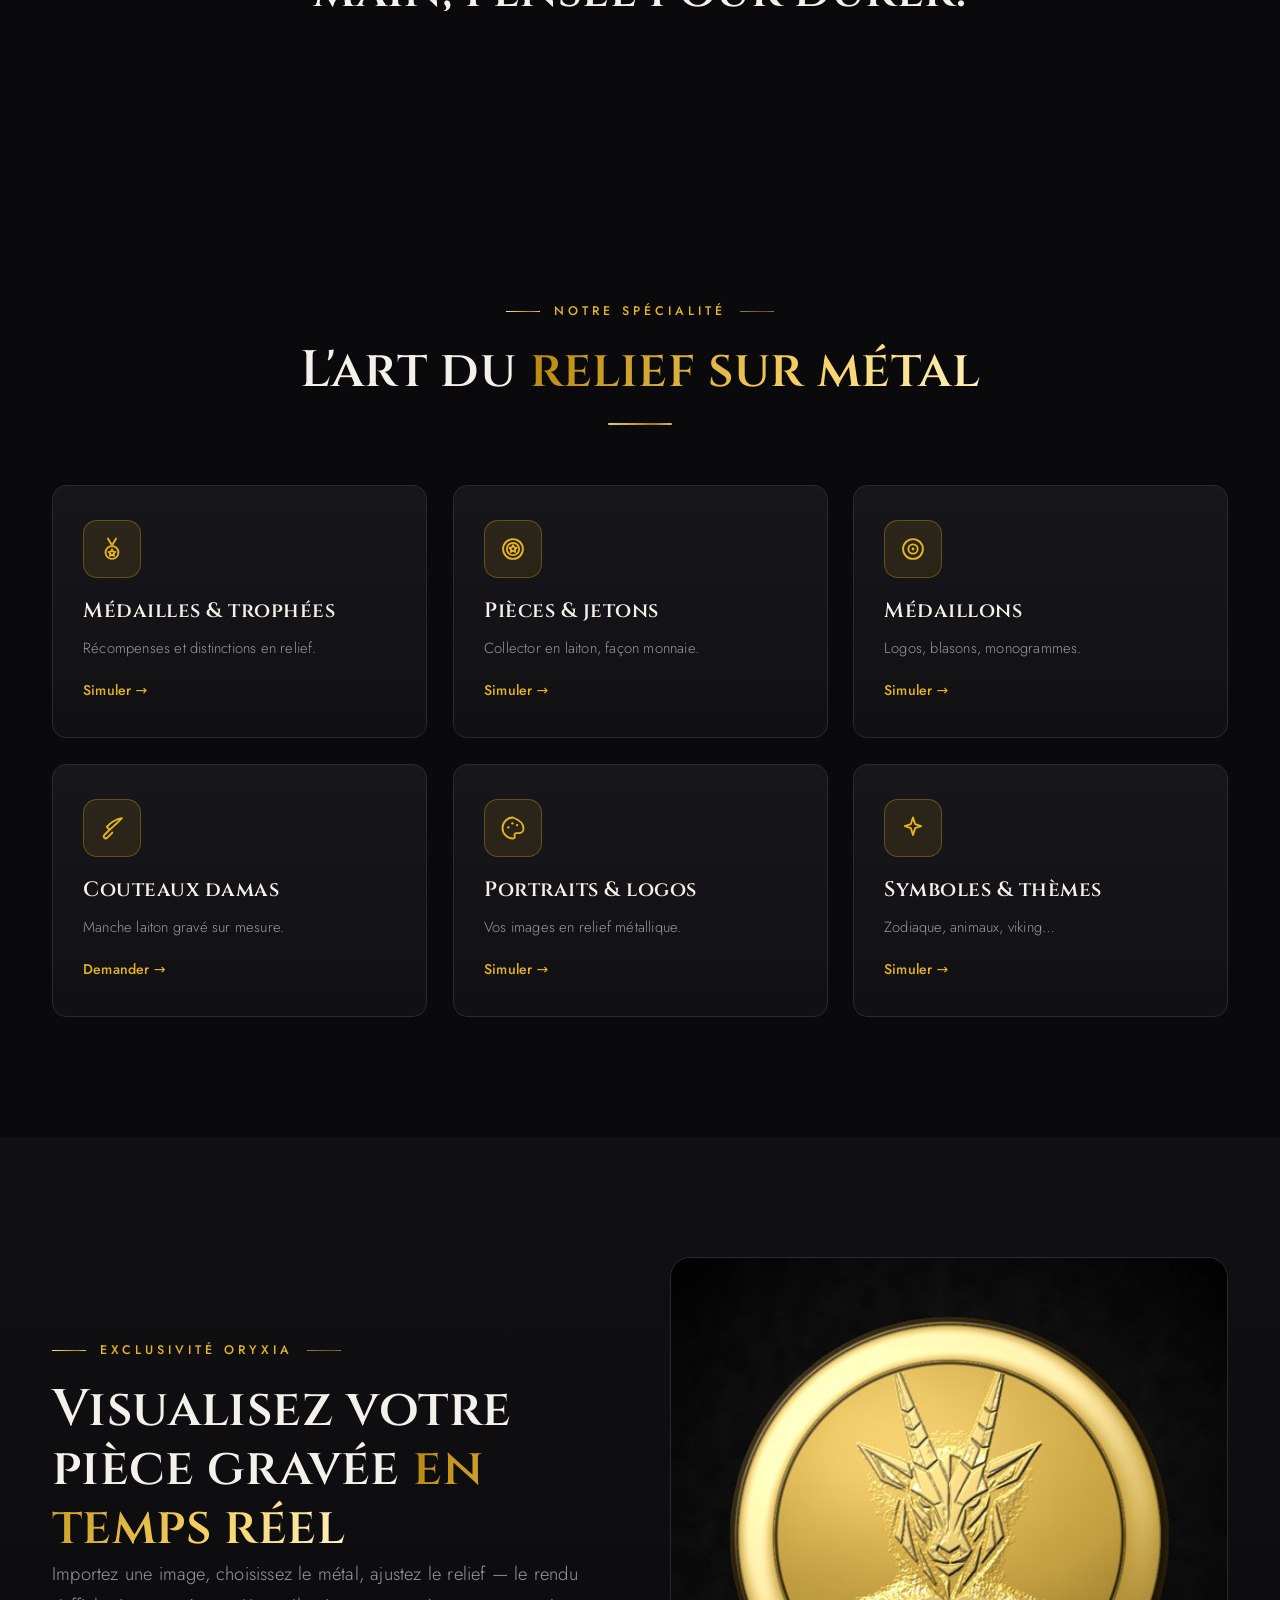
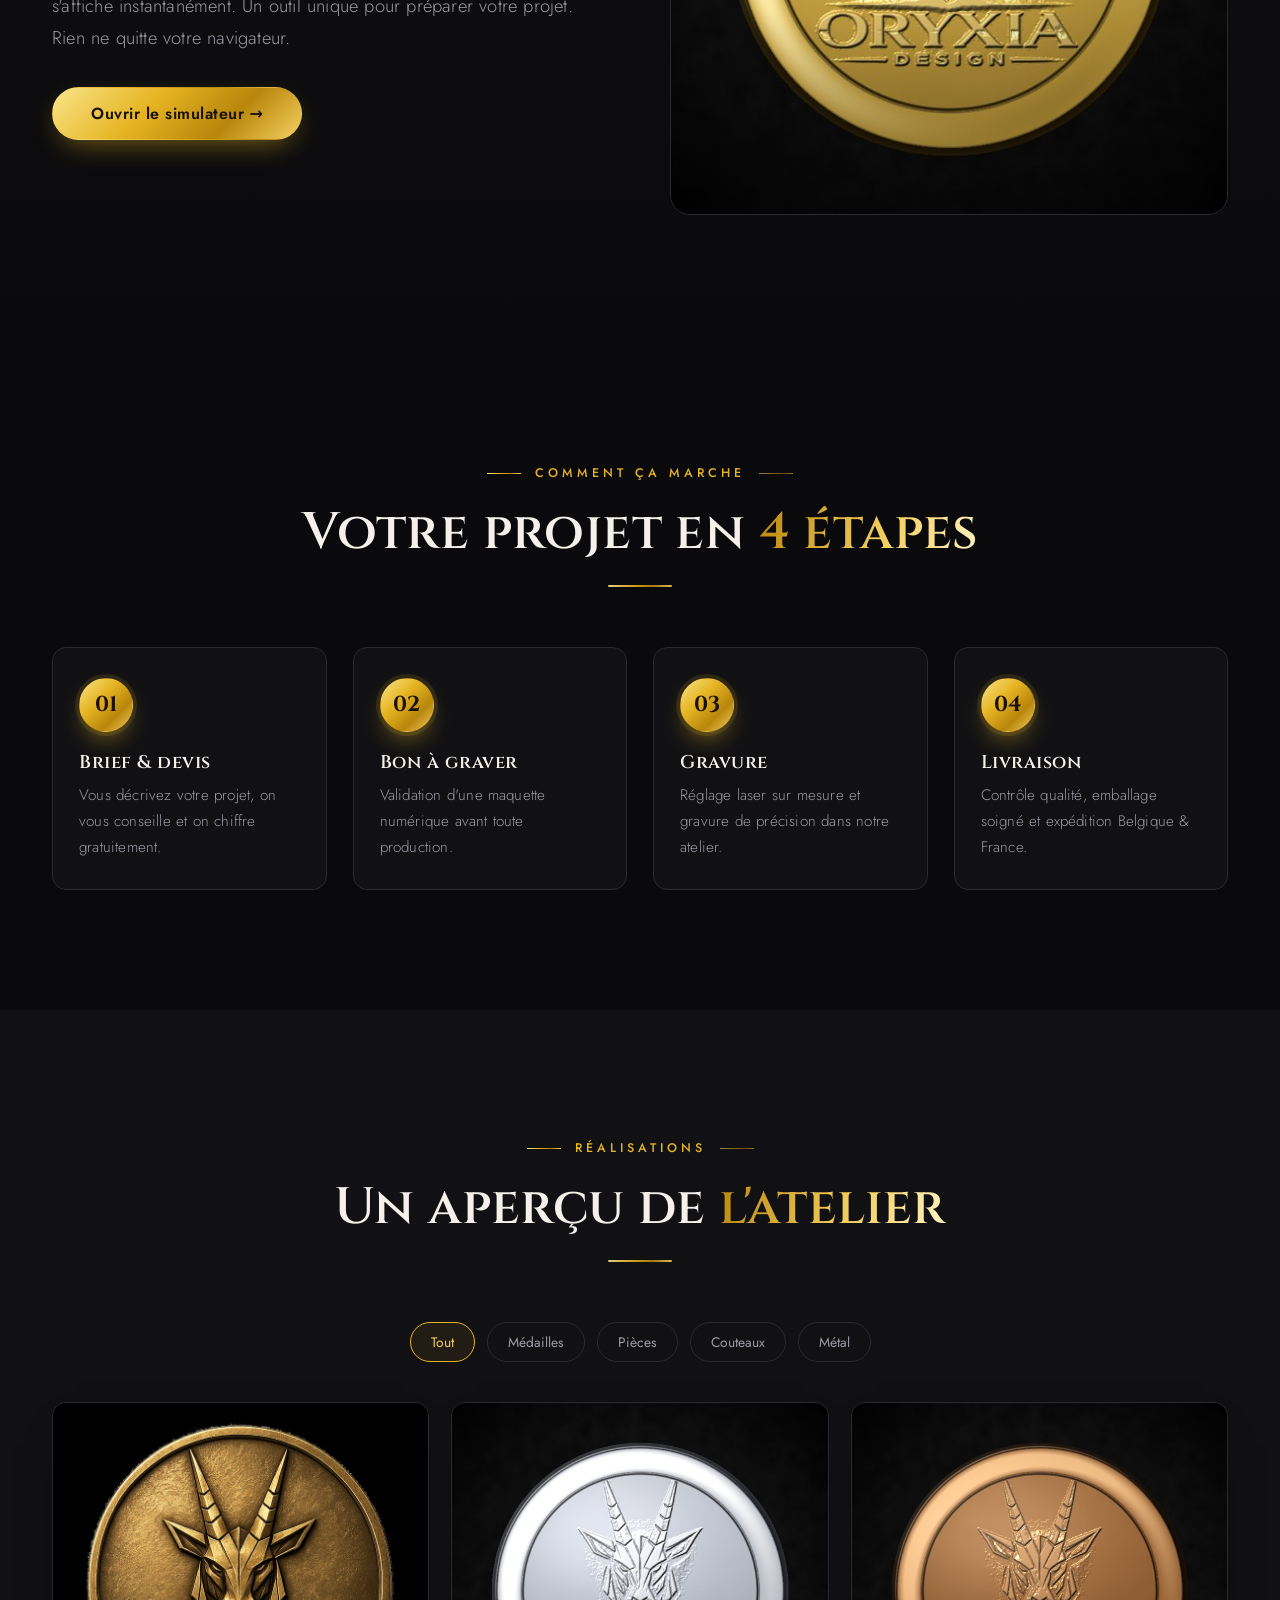
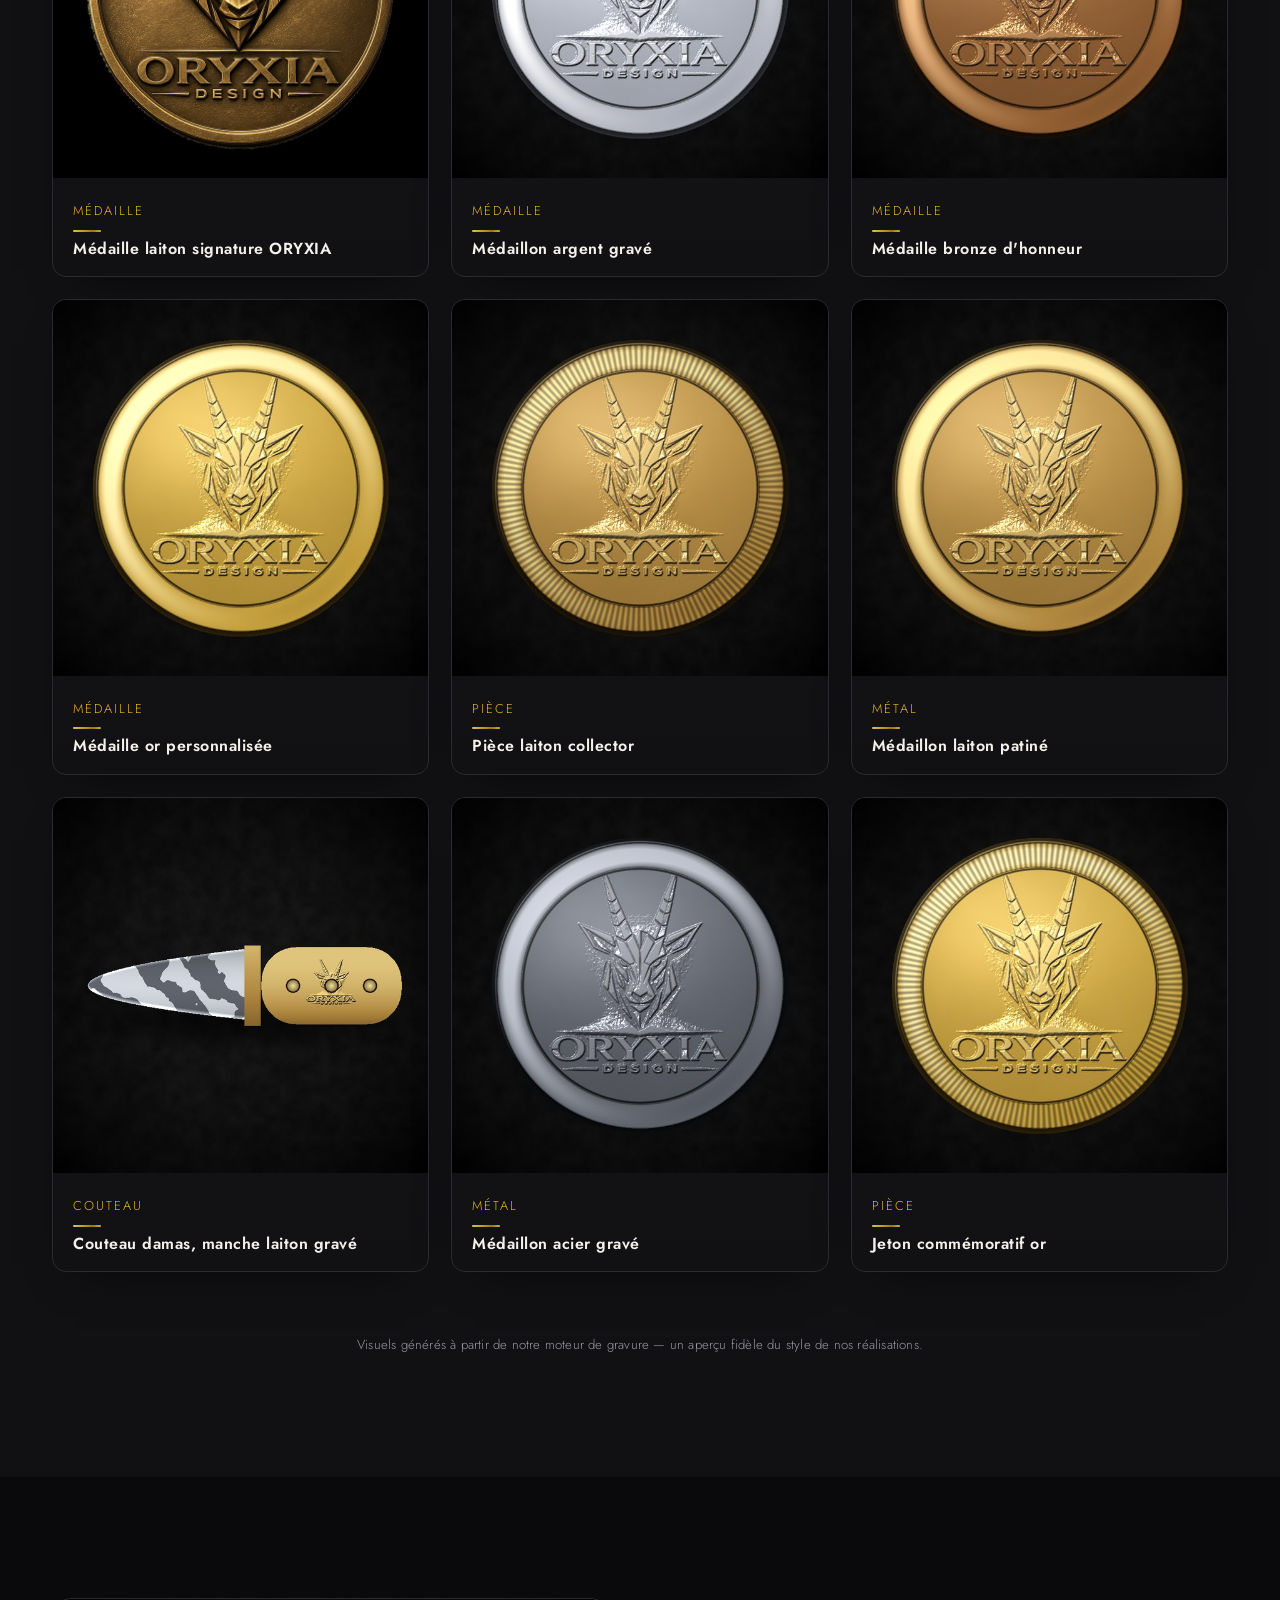
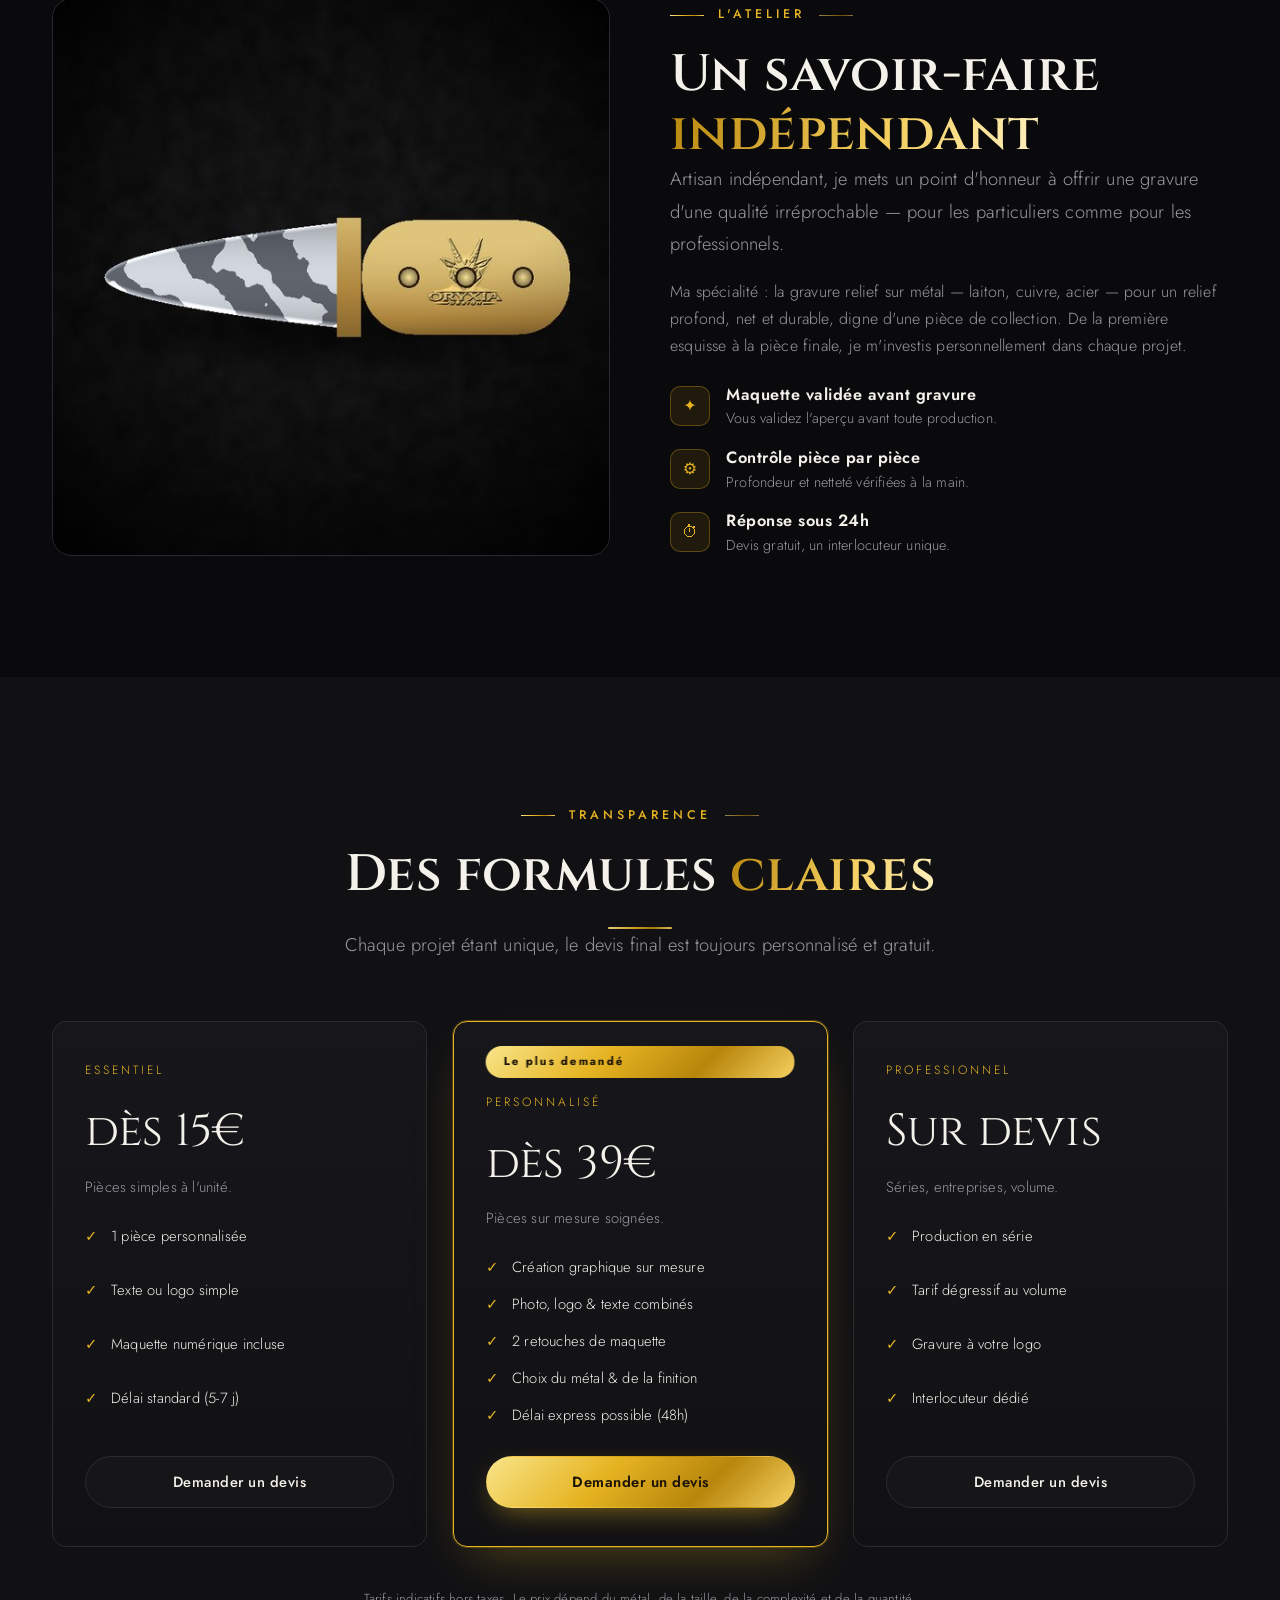
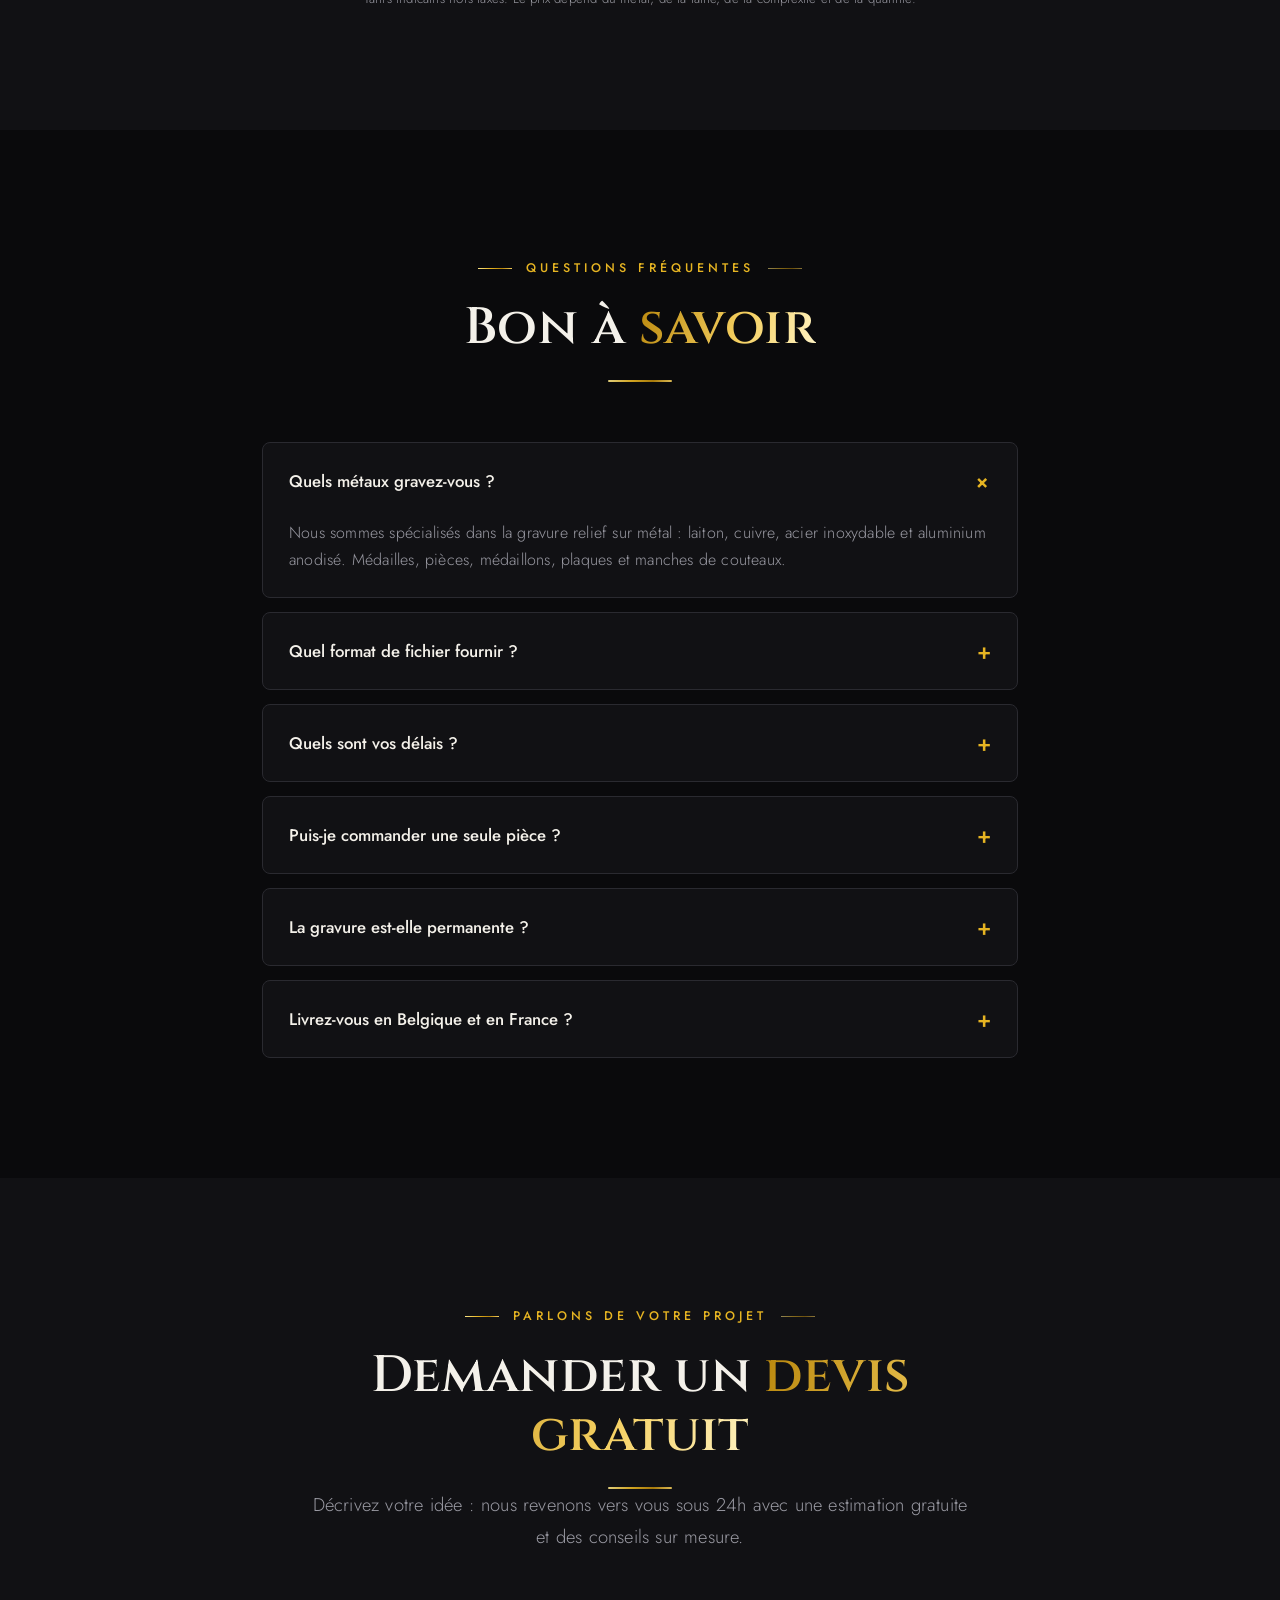
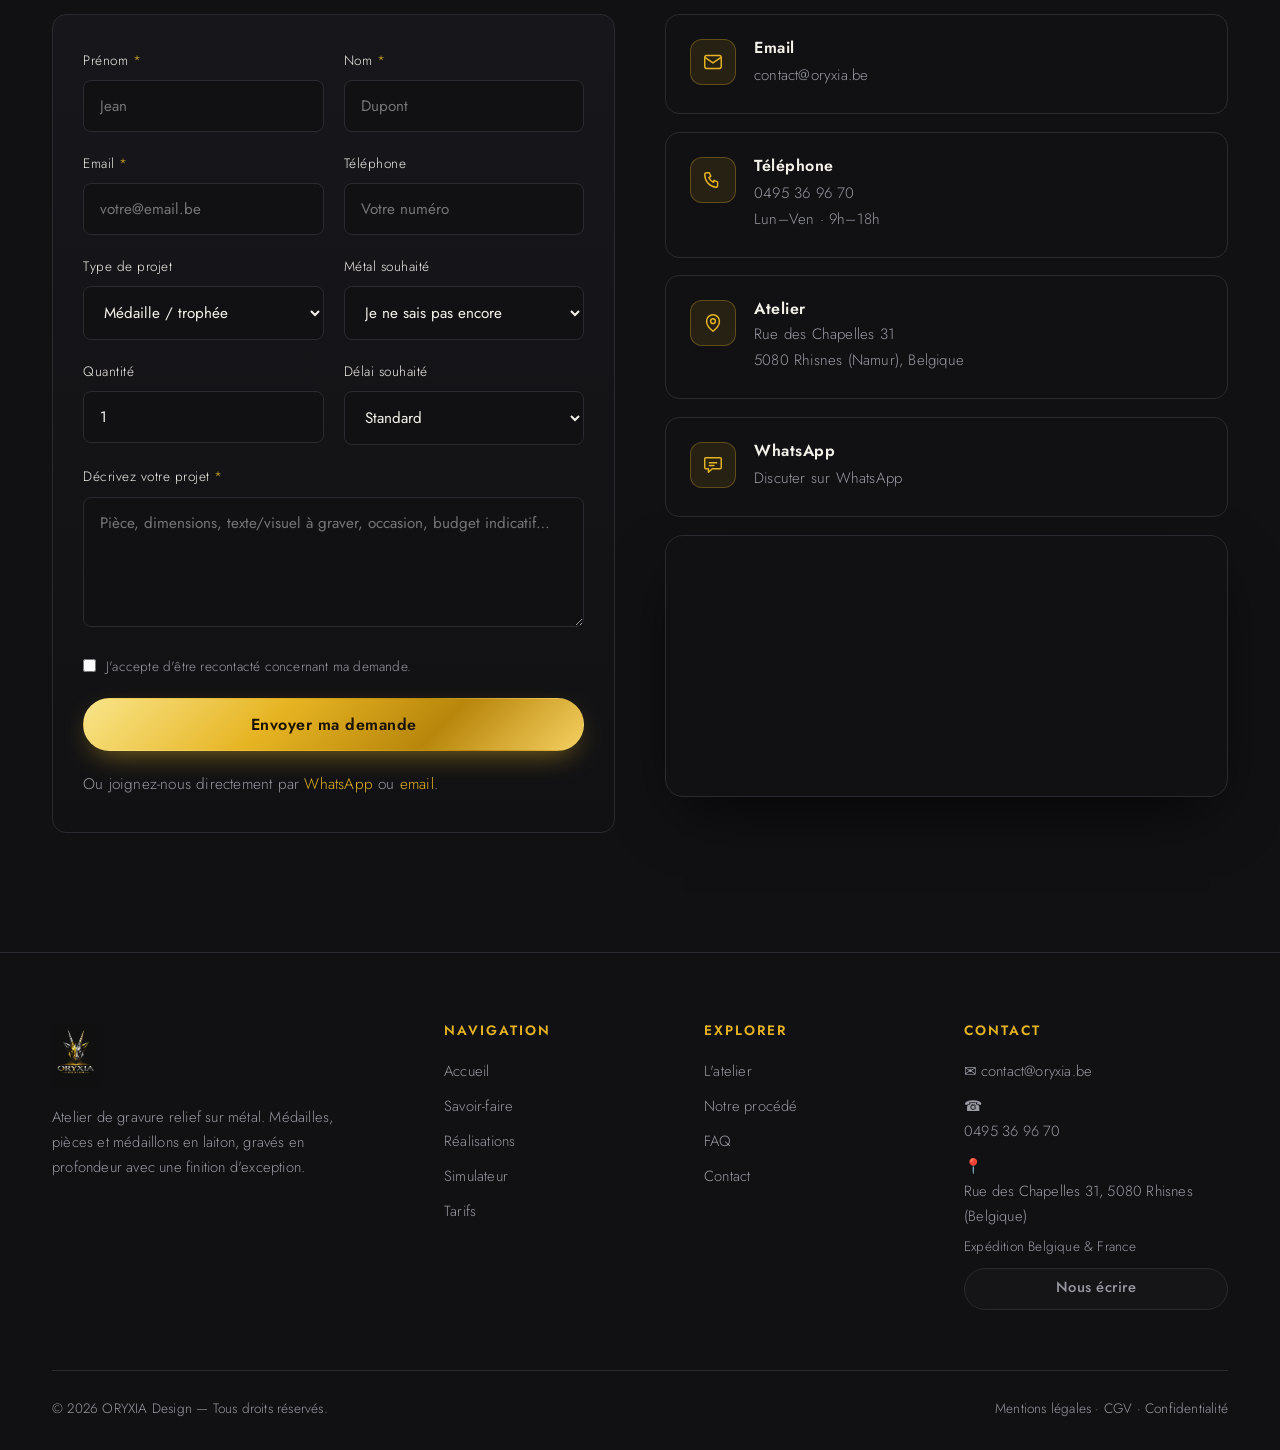
==== commit 63c5624f: "Simulateur sur sa propre page (hors du one-page) + teaser sur l'accueil ; retrait des effets boutons" ====
--- a/index.html
+++ b/index.html
@@ -58,7 +58,7 @@
         <p class="lead">Médailles, pièces et médaillons en relief profond sur laiton et métaux nobles. Vos logos, portraits et symboles gravés à la précision du laser.</p>
         <div class="hero-actions">
           <a href="#contact" class="btn btn-or btn-lg">Demander un devis gratuit</a>
-          <a href="#simulateur" class="btn btn-ghost btn-lg">Essayer le simulateur →</a>
+          <a href="simulateur.html" class="btn btn-ghost btn-lg">Essayer le simulateur →</a>
         </div>
         <div class="hero-stats">
           <div class="stat"><div class="n metal-or count" data-to="100" data-suffix="%">100%</div><div class="l">Sur mesure</div></div>
@@ -93,95 +93,26 @@
         <h2 class="h-lg">L'art du <span class="metal-or">relief sur métal</span></h2>
       </div>
       <div class="grid grid-3">
-        <div class="card reveal"><div class="ico">🏅</div><h3>Médailles & trophées</h3><p>Récompenses et distinctions en relief.</p><a href="#simulateur" class="more">Simuler →</a></div>
-        <div class="card reveal d1"><div class="ico">🪙</div><h3>Pièces & jetons</h3><p>Collector en laiton, façon monnaie.</p><a href="#simulateur" class="more">Simuler →</a></div>
-        <div class="card reveal d2"><div class="ico">🎯</div><h3>Médaillons</h3><p>Logos, blasons, monogrammes.</p><a href="#simulateur" class="more">Simuler →</a></div>
+        <div class="card reveal"><div class="ico">🏅</div><h3>Médailles & trophées</h3><p>Récompenses et distinctions en relief.</p><a href="simulateur.html" class="more">Simuler →</a></div>
+        <div class="card reveal d1"><div class="ico">🪙</div><h3>Pièces & jetons</h3><p>Collector en laiton, façon monnaie.</p><a href="simulateur.html" class="more">Simuler →</a></div>
+        <div class="card reveal d2"><div class="ico">🎯</div><h3>Médaillons</h3><p>Logos, blasons, monogrammes.</p><a href="simulateur.html" class="more">Simuler →</a></div>
         <div class="card reveal"><div class="ico">🔪</div><h3>Couteaux damas</h3><p>Manche laiton gravé sur mesure.</p><a href="#contact" class="more">Demander →</a></div>
-        <div class="card reveal d1"><div class="ico">🎨</div><h3>Portraits & logos</h3><p>Vos images en relief métallique.</p><a href="#simulateur" class="more">Simuler →</a></div>
-        <div class="card reveal d2"><div class="ico">✨</div><h3>Symboles & thèmes</h3><p>Zodiaque, animaux, viking…</p><a href="#simulateur" class="more">Simuler →</a></div>
-      </div>
-    </div>
-  </section>
-
-  <!-- SIMULATEUR -->
+        <div class="card reveal d1"><div class="ico">🎨</div><h3>Portraits & logos</h3><p>Vos images en relief métallique.</p><a href="simulateur.html" class="more">Simuler →</a></div>
+        <div class="card reveal d2"><div class="ico">✨</div><h3>Symboles & thèmes</h3><p>Zodiaque, animaux, viking…</p><a href="simulateur.html" class="more">Simuler →</a></div>
+      </div>
+    </div>
+  </section>
+
+  <!-- SIMULATEUR (teaser vers page dédiée) -->
   <section class="section bg-3" id="simulateur">
-    <div class="container">
-      <div class="section-head reveal">
-        <span class="eyebrow" style="justify-content:center">Exclusivité ORYXIA</span>
+    <div class="container split">
+      <div class="reveal">
+        <span class="eyebrow">Exclusivité ORYXIA</span>
         <h2 class="h-lg">Visualisez votre pièce gravée <span class="metal-or">en temps réel</span></h2>
-        <p class="lead">Importez une image, choisissez le métal, ajustez le relief — le rendu s'affiche instantanément. Rien ne quitte votre navigateur.</p>
-      </div>
-      <div class="sim-wrap reveal">
-        <aside class="sim-panel">
-          <h3>Personnalisez</h3>
-          <p class="hint">Vos images restent dans votre navigateur — rien n'est envoyé sur un serveur.</p>
-          <div class="sim-group">
-            <label>1 · Votre image</label>
-            <div class="dropzone" id="sim-drop">
-              <div class="dz-ico">⬆</div>
-              <strong>Cliquez ou glissez une image</strong>
-              <div style="font-size:.8rem;margin-top:6px">PNG, JPG, SVG · logo, photo, dessin</div>
-            </div>
-            <input type="file" id="sim-file" accept="image/*" hidden>
-          </div>
-          <div class="sim-group">
-            <label>2 · Type de support</label>
-            <div class="chips">
-              <button class="chip active" data-shape="round">Médaillon</button>
-              <button class="chip" data-shape="coin">Pièce laiton</button>
-              <button class="chip" data-shape="knife">Couteau damas</button>
-              <button class="chip" data-shape="medal">Médaille (ruban)</button>
-              <button class="chip" data-shape="square">Carré</button>
-              <button class="chip" data-shape="plaque">Plaque</button>
-              <button class="chip" data-shape="tag">Pendentif</button>
-            </div>
-          </div>
-          <div class="sim-group">
-            <label>3 · Matière</label>
-            <div class="chips">
-              <button class="chip active" data-mat="laiton">Laiton</button>
-              <button class="chip" data-mat="or">Or</button>
-              <button class="chip" data-mat="argent">Argent</button>
-              <button class="chip" data-mat="bronze">Bronze</button>
-              <button class="chip" data-mat="noir">Noir mat</button>
-              <button class="chip" data-mat="cuivre">Cuivre</button>
-            </div>
-          </div>
-          <div class="sim-group">
-            <label>4 · Relief & gravure</label>
-            <div class="slider-row"><label>Profondeur</label><input type="range" id="ctl-depth" min="10" max="100" value="70"><span class="val" id="ctl-depth-val">70%</span></div>
-            <div class="slider-row"><label>Finesse</label><input type="range" id="ctl-detail" min="10" max="100" value="55"><span class="val" id="ctl-detail-val">55%</span></div>
-            <div class="slider-row"><label>Reflets</label><input type="range" id="ctl-polish" min="0" max="100" value="55"><span class="val" id="ctl-polish-val">55%</span></div>
-            <div class="slider-row"><label>Contraste</label><input type="range" id="ctl-contrast" min="0" max="100" value="45"><span class="val" id="ctl-contrast-val">45%</span></div>
-            <div class="slider-row"><label>Luminosité</label><input type="range" id="ctl-bright" min="-80" max="80" value="0"><span class="val" id="ctl-bright-val">0</span></div>
-            <label style="display:flex;align-items:center;gap:10px;font-size:.88rem;color:var(--blanc);margin-top:8px;cursor:pointer">
-              <input type="checkbox" id="ctl-invert" style="accent-color:var(--or)"> Inverser le relief (creux ↔ saillie)
-            </label>
-            <label style="display:flex;align-items:center;gap:10px;font-size:.88rem;color:var(--blanc);margin-top:10px;cursor:pointer">
-              <input type="checkbox" id="ctl-tilt" style="accent-color:var(--or)"> Vue 3D (objet incliné avec épaisseur)
-            </label>
-          </div>
-          <div class="sim-group">
-            <label>5 · Texte gravé</label>
-            <label style="display:flex;align-items:center;gap:10px;font-size:.88rem;color:var(--blanc);margin-bottom:12px;cursor:pointer">
-              <input type="checkbox" id="ctl-showtext" checked style="accent-color:var(--or)"> Afficher le texte
-            </label>
-            <input type="text" id="ctl-text" class="field text-input-mini" value="ORYXIA" placeholder="Titre" style="margin-bottom:10px;padding:11px 14px;background:var(--noir-3);border:1px solid var(--gris);border-radius:8px;color:var(--blanc)">
-            <input type="text" id="ctl-subtext" class="field text-input-mini" value="Édition limitée" placeholder="Sous-titre" style="padding:11px 14px;background:var(--noir-3);border:1px solid var(--gris);border-radius:8px;color:var(--blanc)">
-          </div>
-        </aside>
-        <div>
-          <div class="sim-stage">
-            <canvas id="sim-canvas"></canvas>
-            <div class="sim-actions">
-              <button class="btn btn-or" id="sim-download">Enregistrer l'aperçu</button>
-              <button class="btn btn-ghost" id="sim-reset">Réinitialiser l'image</button>
-              <a href="#contact" class="btn btn-ghost">Commander ce modèle</a>
-            </div>
-          </div>
-          <p class="form-note center mt-40"><strong class="text-or">Astuce —</strong> pour un beau relief, montez la <strong>Profondeur</strong> et la <strong>Finesse</strong>, puis ajustez le <strong>Contraste</strong>. Une image bien contrastée (sujet clair sur fond sombre, ou inversement avec « Inverser ») donne le rendu le plus profond. Simulation indicative ; le rendu final dépend du matériau réel.</p>
-        </div>
-      </div>
+        <p class="lead" style="margin-bottom:32px">Importez une image, choisissez le métal, ajustez le relief — le rendu s'affiche instantanément. Un outil unique pour préparer votre projet. Rien ne quitte votre navigateur.</p>
+        <div><a href="simulateur.html" class="btn btn-or btn-lg">Ouvrir le simulateur →</a></div>
+      </div>
+      <div class="split visual render reveal d1"><img src="assets/img/renders/medaillon-or.jpg" alt="Médaille or gravée — simulateur ORYXIA" width="600" height="600" loading="lazy" decoding="async"></div>
     </div>
   </section>
 
@@ -389,7 +320,6 @@
 
   <div id="site-footer"></div>
   <script src="assets/js/main.js" defer></script>
-  <script src="assets/js/simulateur.js" defer></script>
   <script>
     // Formulaire de devis : compose un email pré-rempli vers ORYXIA Design
     document.addEventListener('DOMContentLoaded', () => {
--- a/assets/css/style.css
+++ b/assets/css/style.css
@@ -1108,19 +1108,21 @@
 /* =========================================================
    HERO CENTRÉ — pièce au milieu, texte au-dessus et en-dessous
    ========================================================= */
-.hero-center { padding: 116px 0 76px; }
+.hero-center { padding: 118px 0 88px; align-items: flex-start; }
 .hero-center .container { display: flex; flex-direction: column; align-items: center; text-align: center; }
-.hero-center .eyebrow { margin-bottom: 16px; }
-.hero-center h1 { margin-bottom: 4px; }
-.hero-center .hero-visual { width: min(330px, 72vw); margin: 26px auto 20px; }
+.hero-center .eyebrow { margin-bottom: 18px; }
+.hero-center h1 { margin-bottom: 2px; line-height: 1.12; }
+.hero-center .hero-visual { width: min(384px, 76vw); margin: 30px auto 24px; }
 .hero-center .hero-logo { width: 100%; max-width: 100%; }
-.hero-center .lead { max-width: 60ch; margin: 0 auto 30px; font-size: 1.18rem; }
+.hero-center .lead { max-width: 58ch; margin: 0 auto 32px; font-size: 1.18rem; }
 .hero-center .hero-actions { justify-content: center; }
-.hero-center .hero-stats { justify-content: center; margin-top: 42px; }
+.hero-center .hero-stats { justify-content: center; margin-top: 44px; }
 @media (max-width: 760px) {
-  .hero-center { padding: 100px 0 60px; }
-  .hero-center .hero-visual { width: min(238px, 62vw); margin: 20px auto 16px; }
-}
+  .hero-center { padding: 100px 0 64px; }
+  .hero-center .hero-visual { width: min(266px, 66vw); margin: 22px auto 18px; }
+}
+/* Sur écran peu haut, on masque l'indicateur pour qu'il ne chevauche pas les stats */
+@media (max-height: 860px) { .hero-center .hero-scroll { display: none; } }
 
 /* Halo centré derrière la pièce (hero centré) */
 .hero-center {
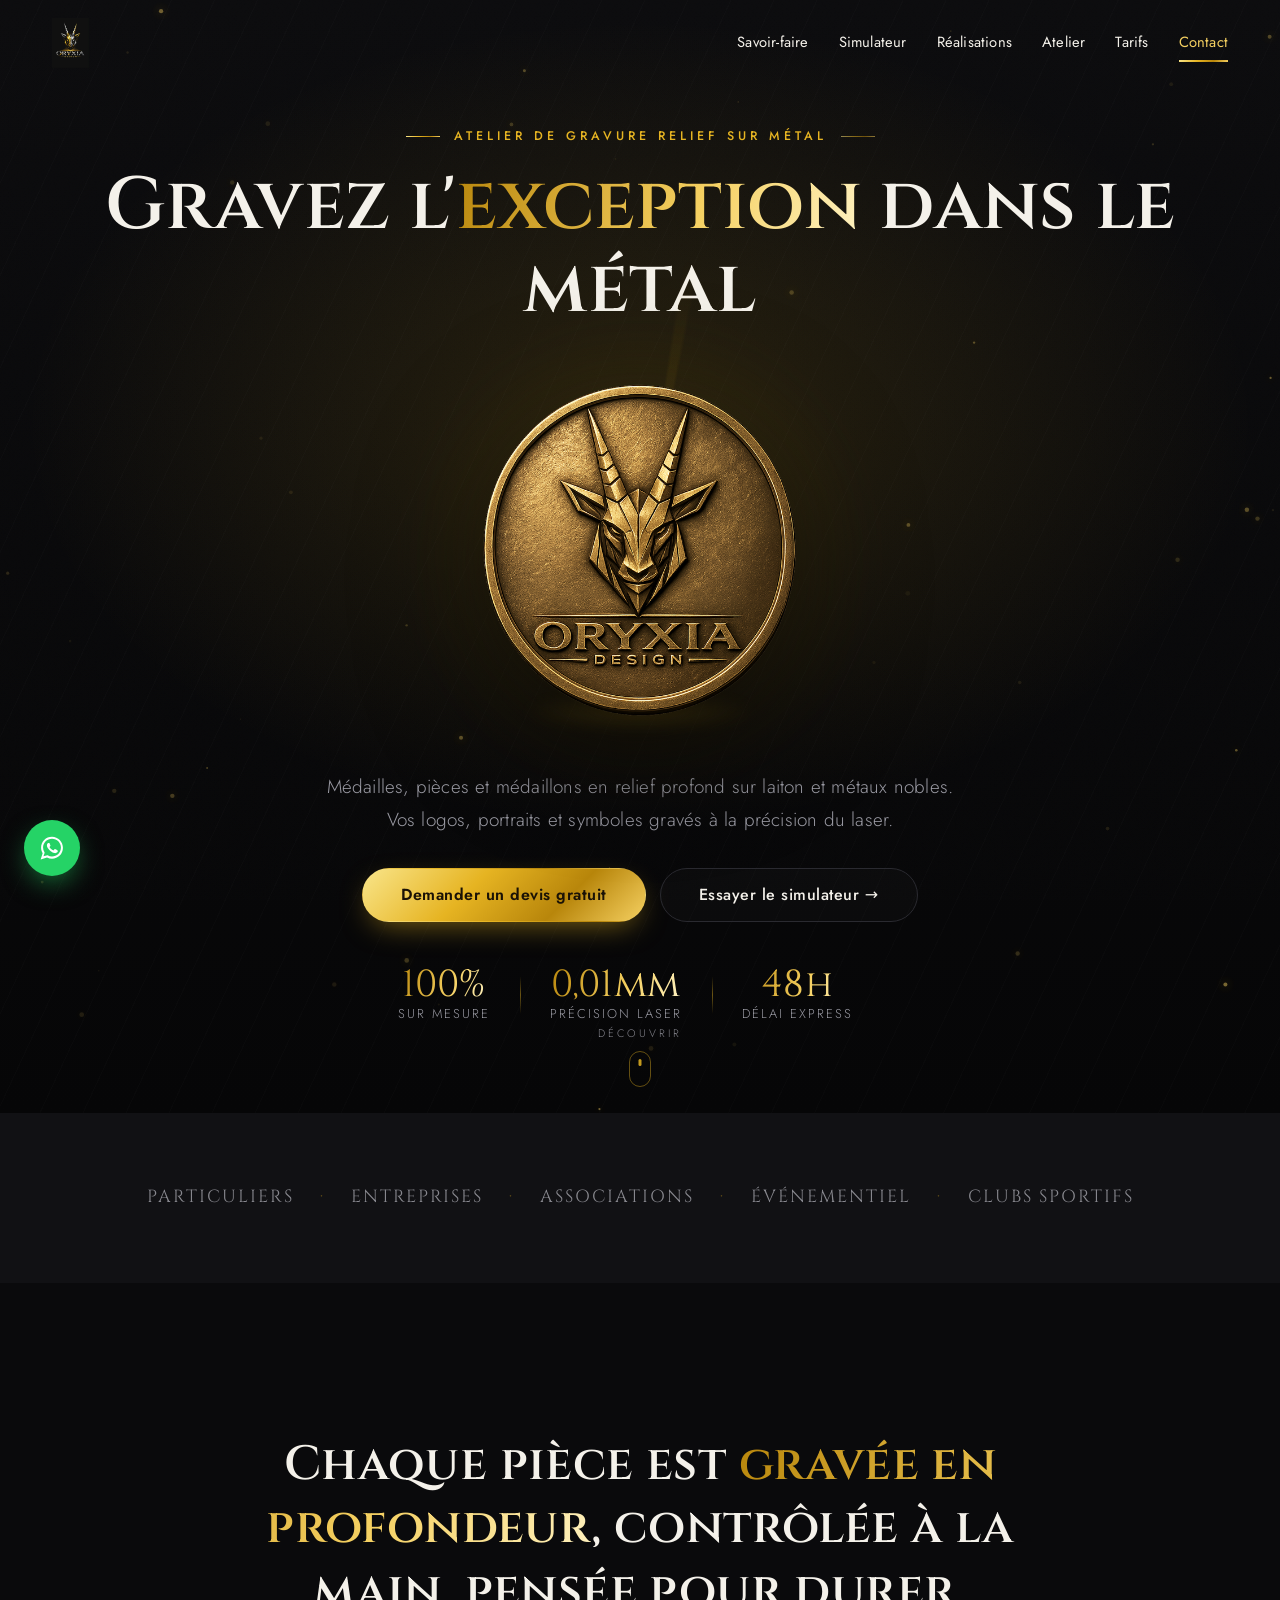
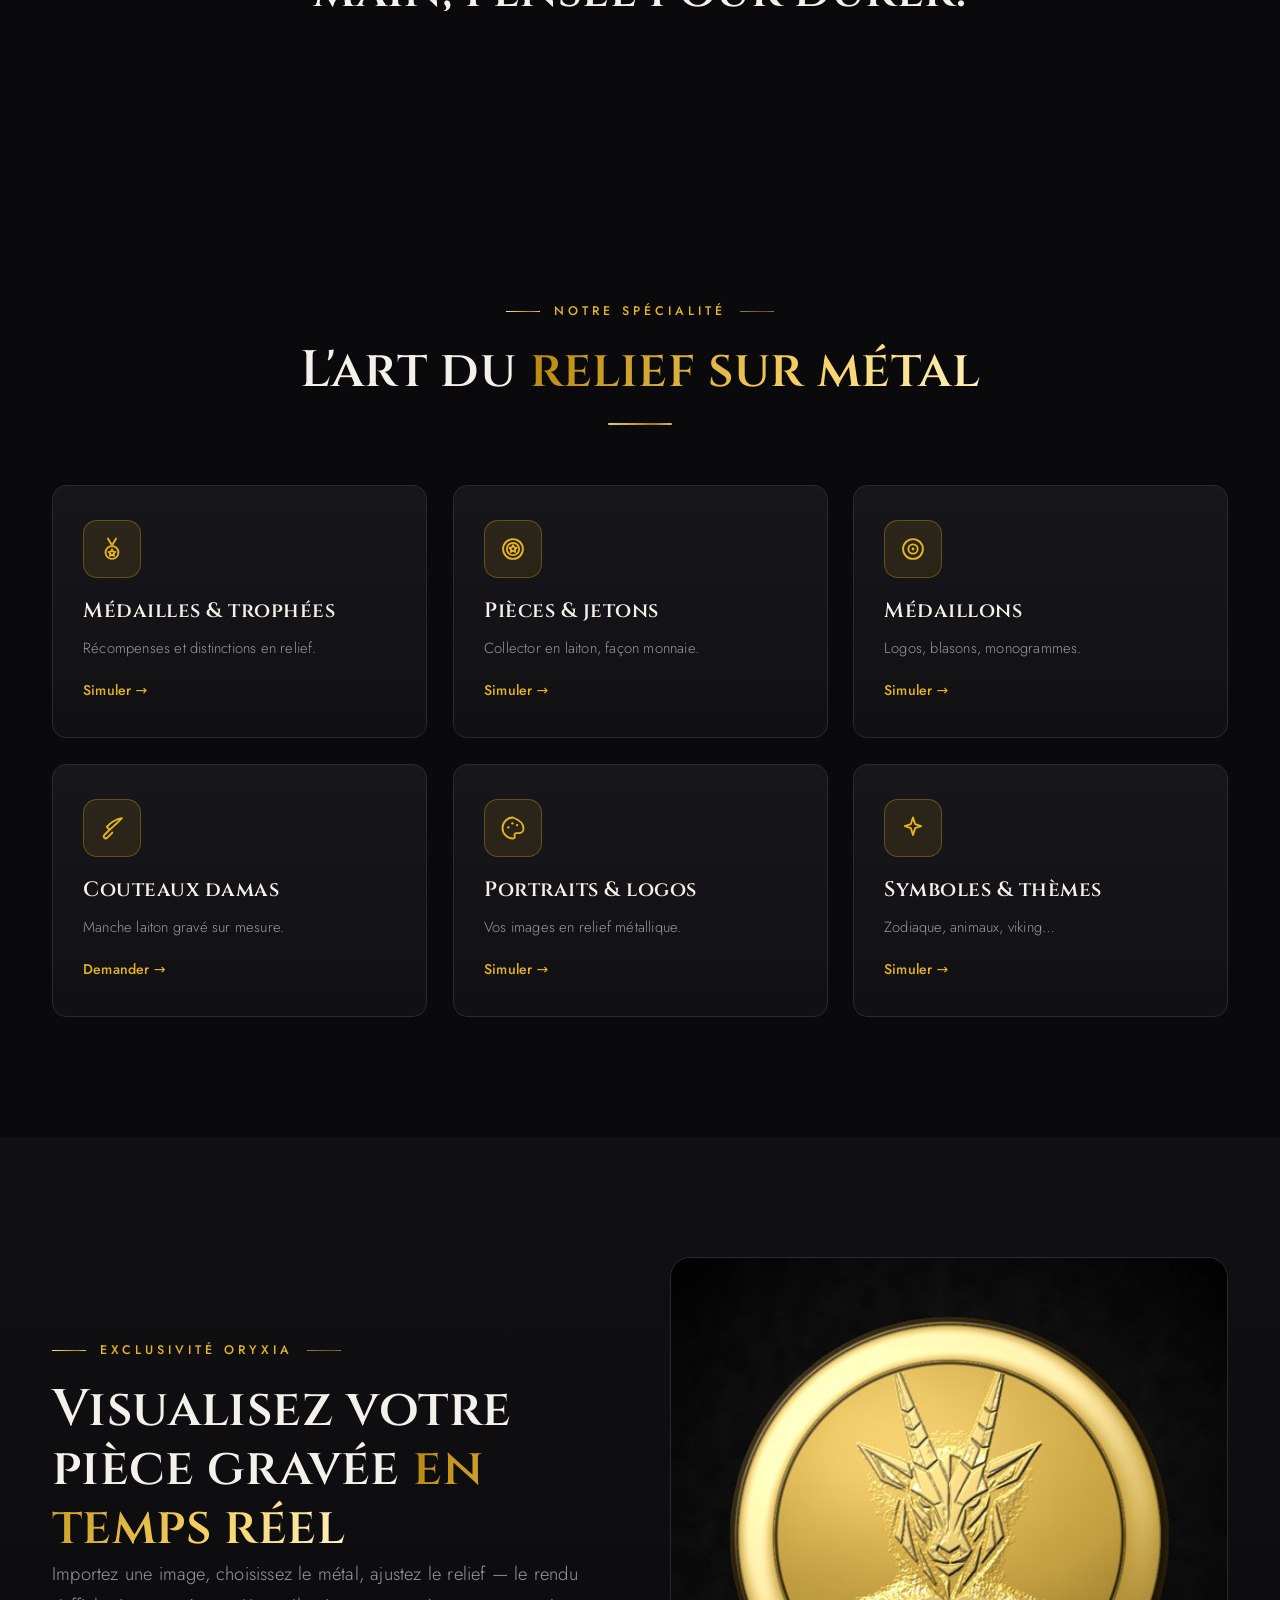
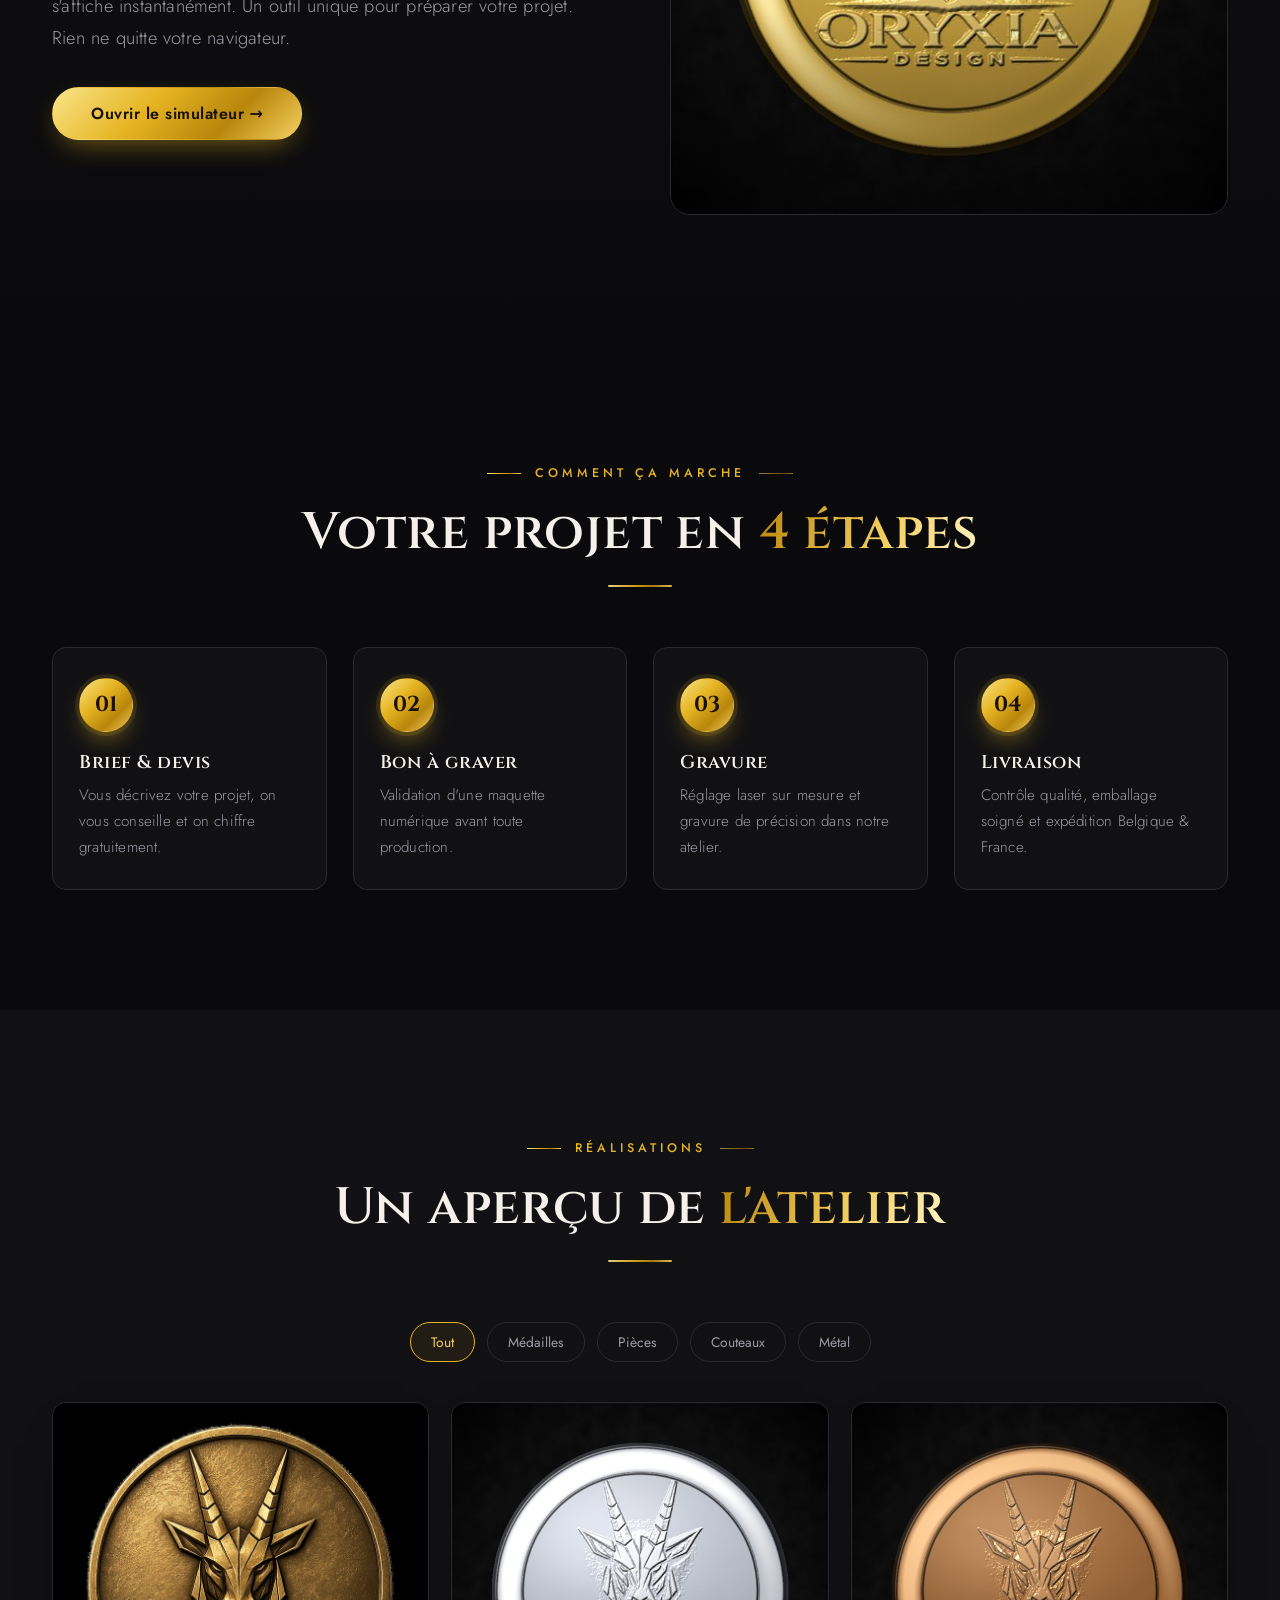
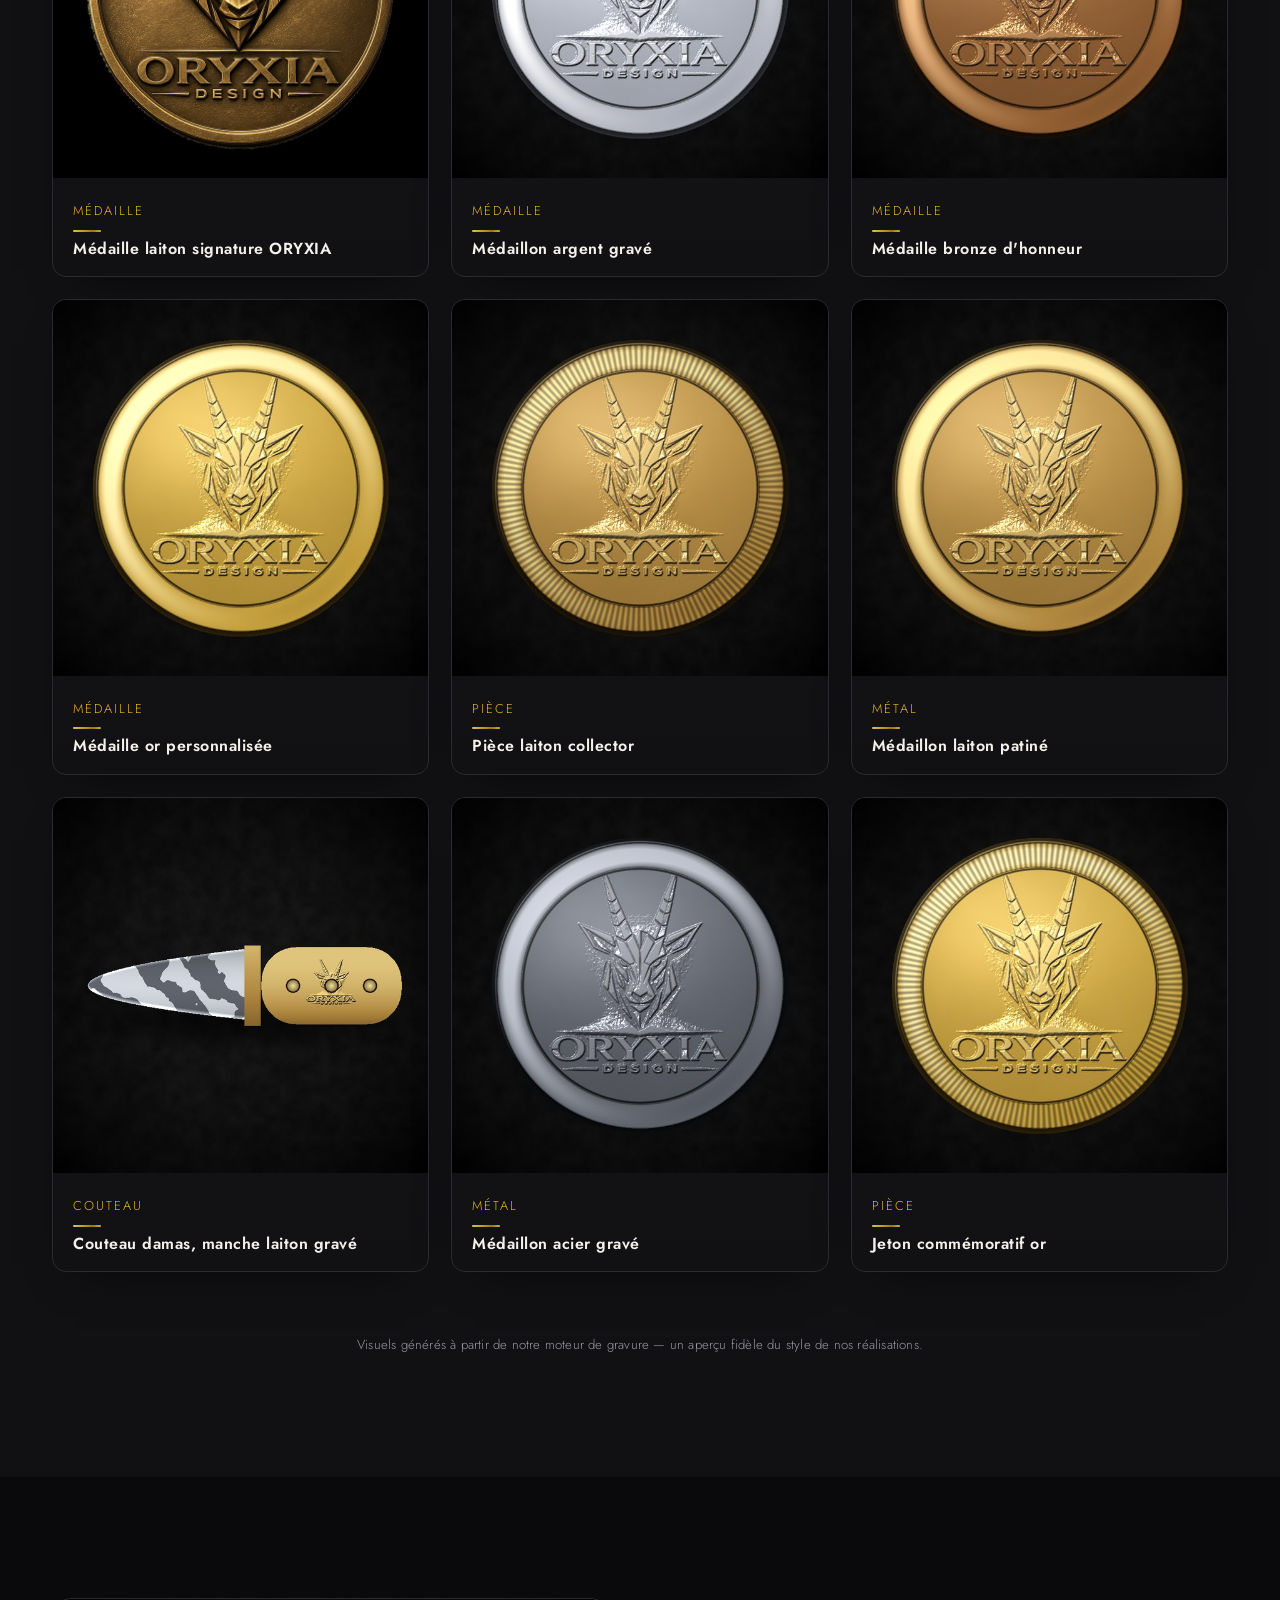
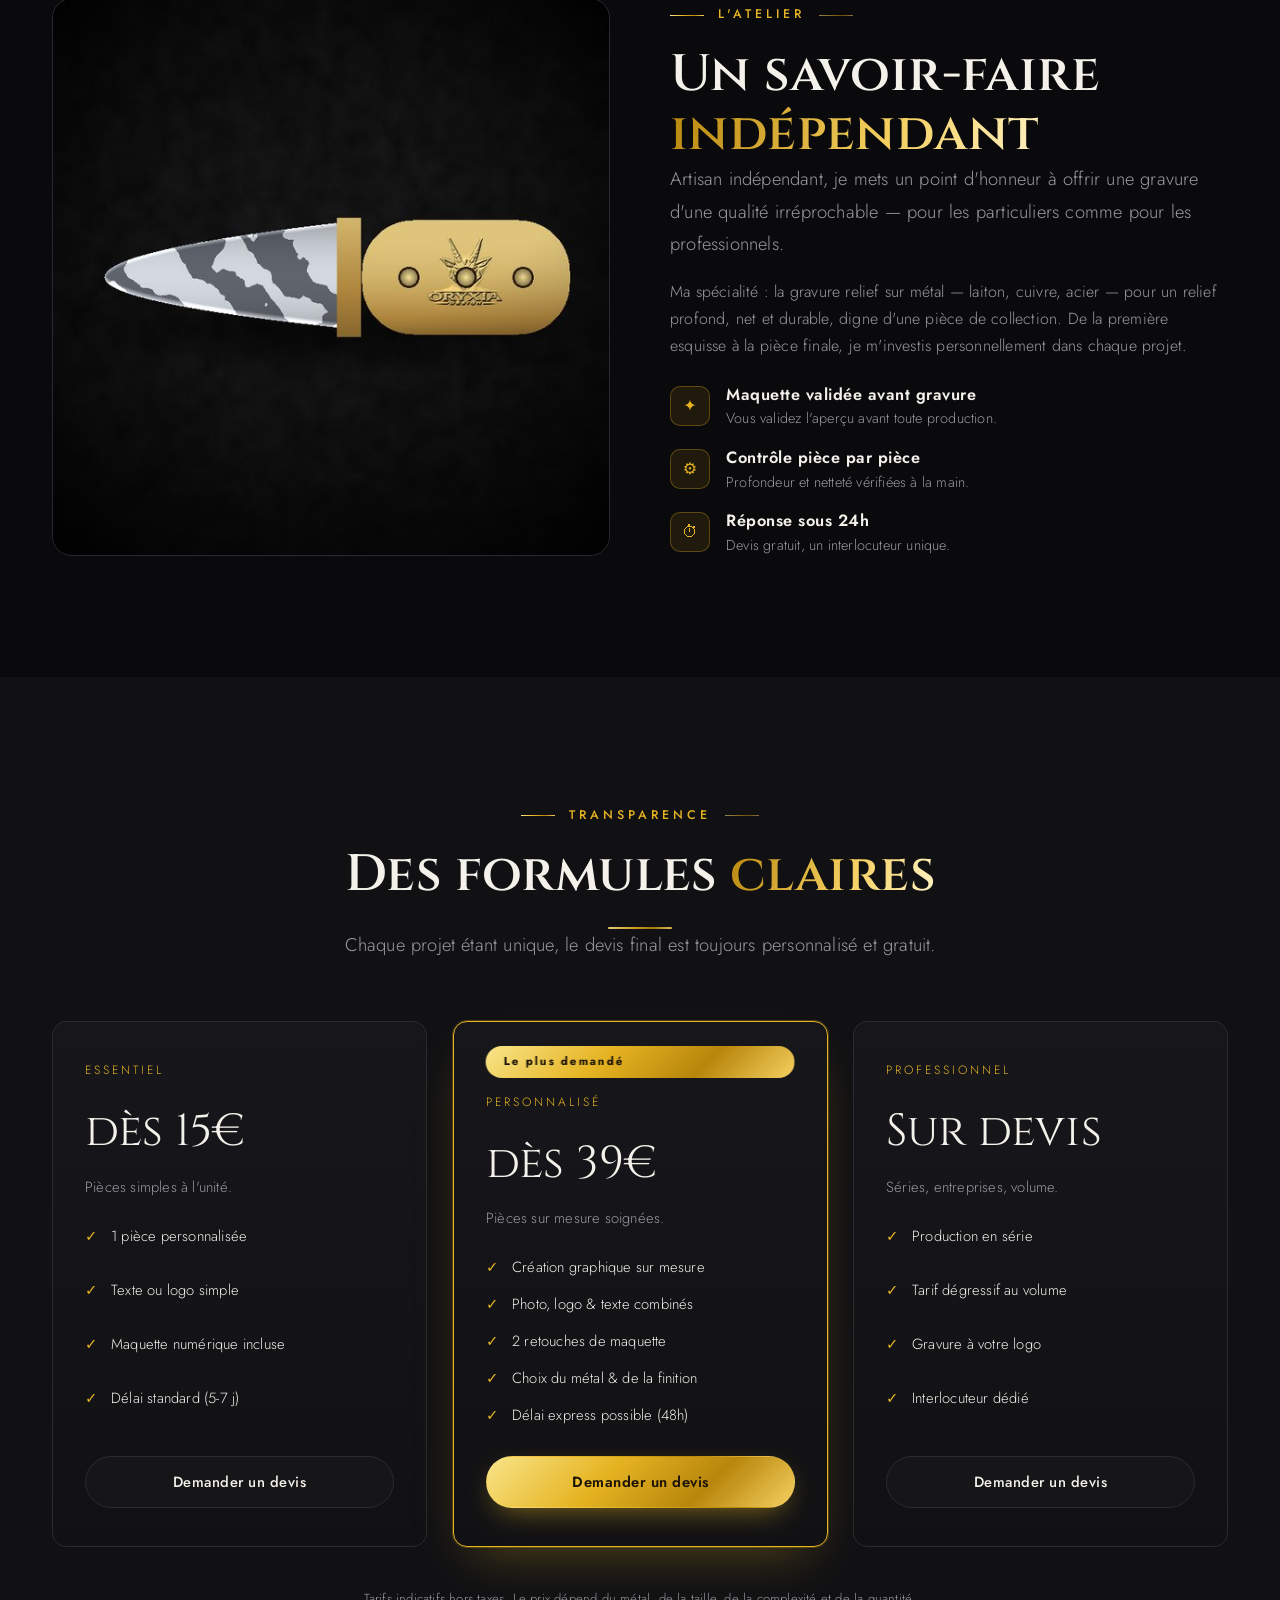
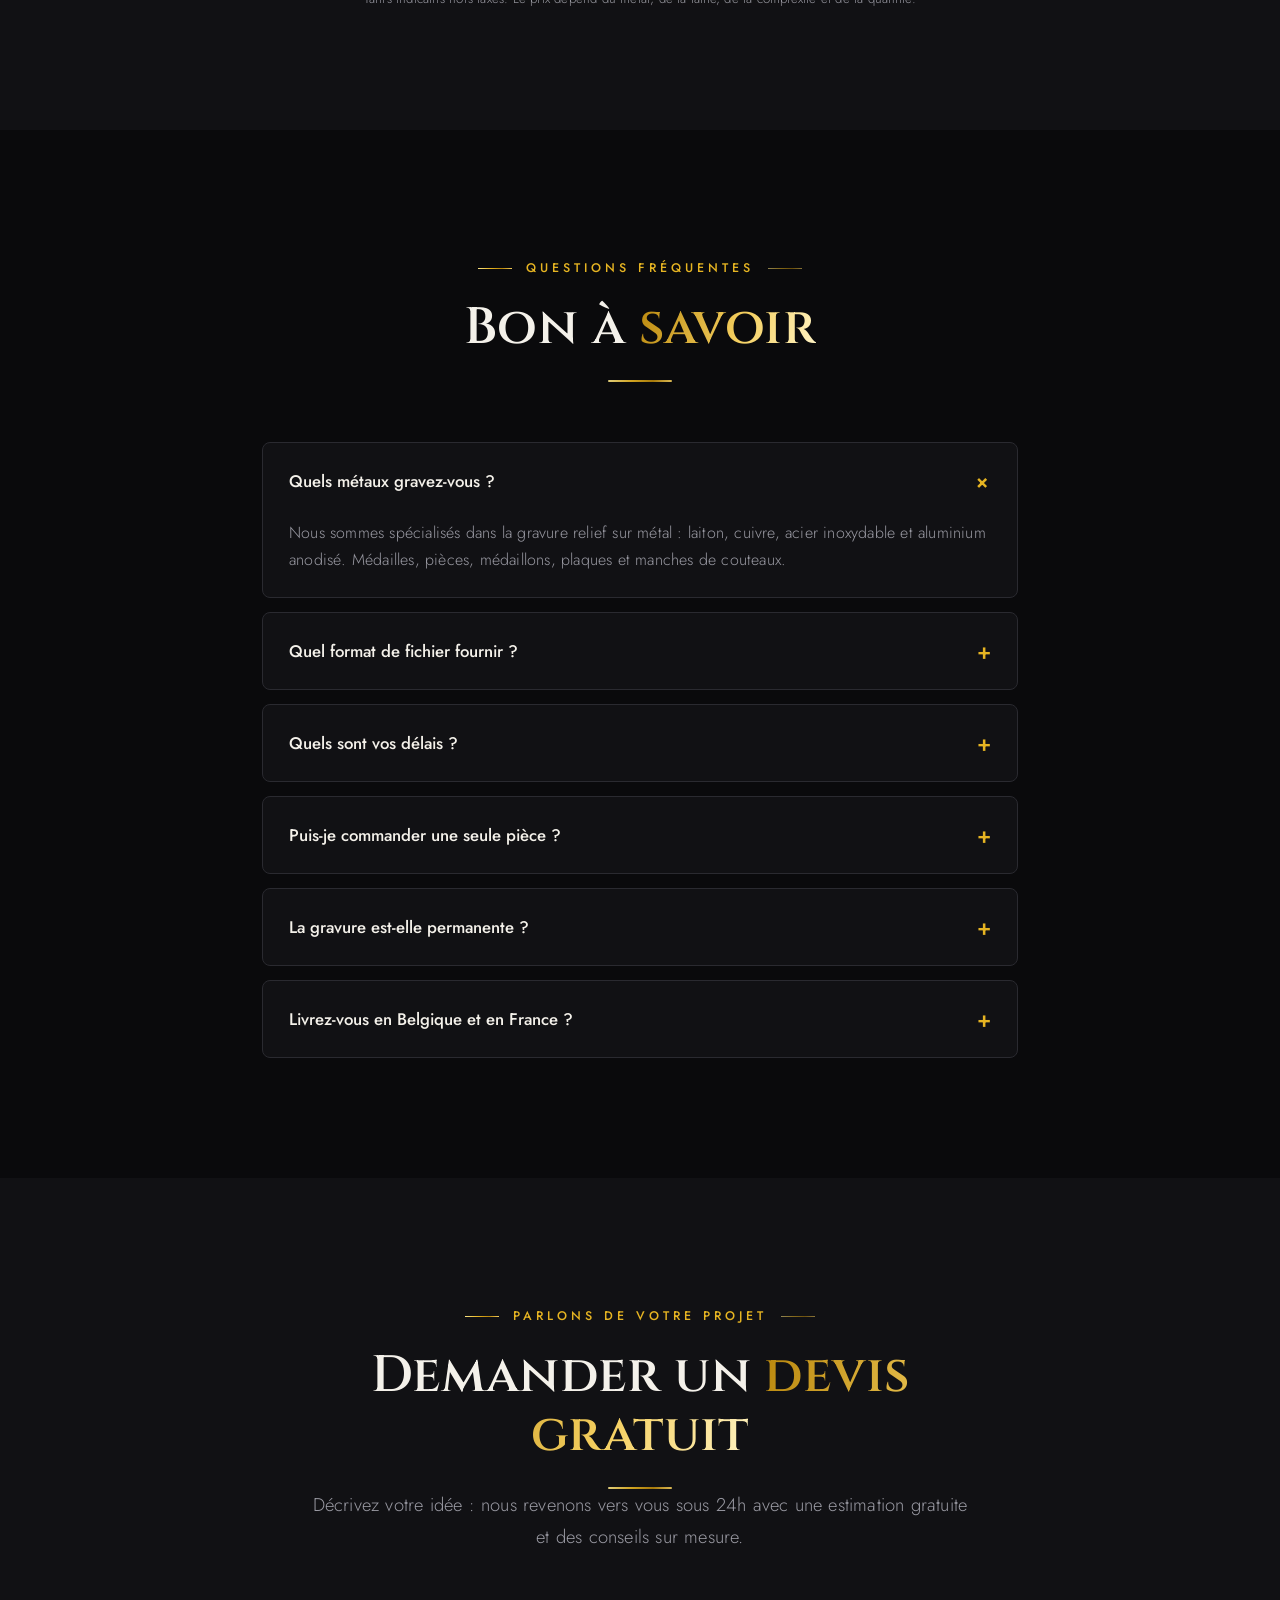
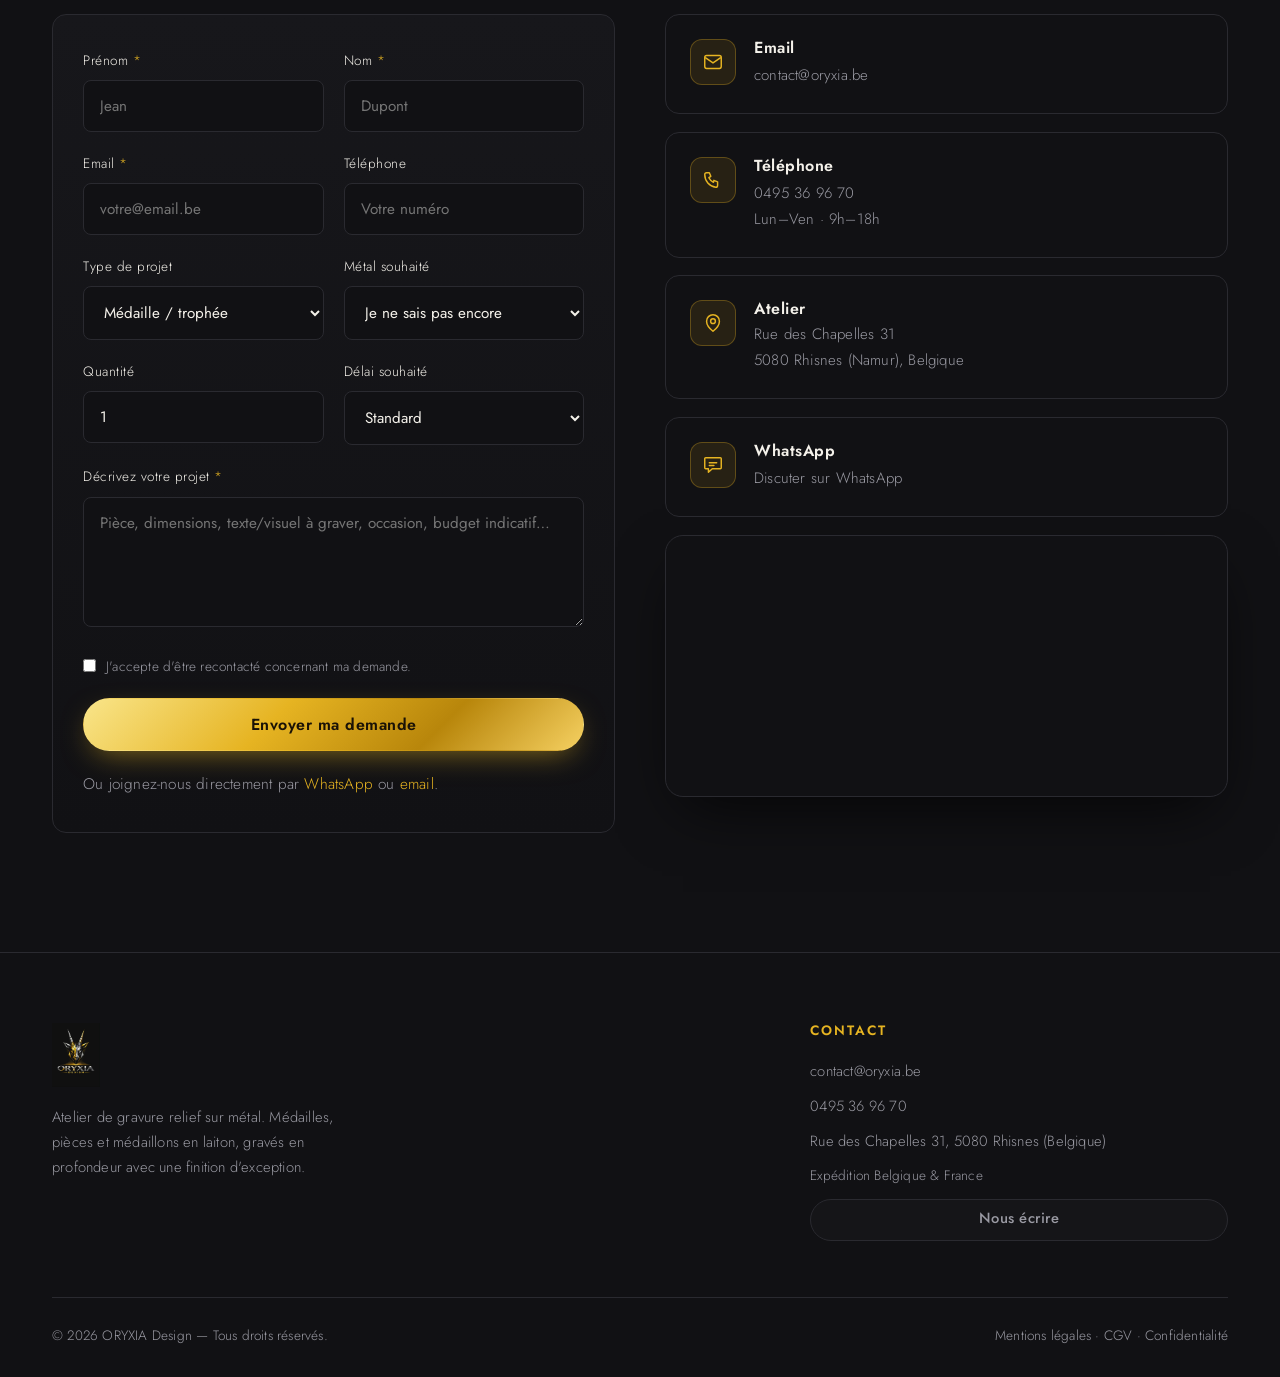
==== commit 2942304c: "SEO : balisage FAQPage remis sur l'accueil (one-page) + horaires d'ouverture dans LocalBusiness" ====
--- a/index.html
+++ b/index.html
@@ -37,7 +37,10 @@
   <meta name="twitter:image" content="https://oryxia.be/assets/img/medaille-oryxia.jpg">
   <link rel="preload" as="image" href="assets/img/medaille-oryxia-nobg.png" fetchpriority="high">
   <script type="application/ld+json">
-{"@context":"https://schema.org","@type":"LocalBusiness","name":"ORYXIA Design","description":"Atelier de gravure relief sur metal a Rhisnes (Namur), Belgique : medailles, pieces et medaillons en laiton, gravure personnalisee en relief profond.","image":"https://oryxia.be/assets/img/medaille-oryxia.jpg","url":"https://oryxia.be","email":"contact@oryxia.be","telephone":"+32495369670","vatID":"BE0556763865","address":{"@type":"PostalAddress","streetAddress":"Rue des Chapelles 31","postalCode":"5080","addressLocality":"Rhisnes","addressRegion":"Namur","addressCountry":"BE"},"areaServed":["BE","FR"],"priceRange":"€€","sameAs":[]}
+{"@context": "https://schema.org", "@type": "LocalBusiness", "name": "ORYXIA Design", "description": "Atelier de gravure relief sur metal a Rhisnes (Namur), Belgique : medailles, pieces et medaillons en laiton, gravure personnalisee en relief profond.", "image": "https://oryxia.be/assets/img/medaille-oryxia.jpg", "url": "https://oryxia.be", "email": "contact@oryxia.be", "telephone": "+32495369670", "vatID": "BE0556763865", "address": {"@type": "PostalAddress", "streetAddress": "Rue des Chapelles 31", "postalCode": "5080", "addressLocality": "Rhisnes", "addressRegion": "Namur", "addressCountry": "BE"}, "areaServed": ["BE", "FR"], "priceRange": "€€", "sameAs": [], "openingHoursSpecification": [{"@type": "OpeningHoursSpecification", "dayOfWeek": ["Monday", "Tuesday", "Wednesday", "Thursday", "Friday"], "opens": "09:00", "closes": "18:00"}]}
+  </script>
+  <script type="application/ld+json">
+{"@context": "https://schema.org", "@type": "FAQPage", "mainEntity": [{"@type": "Question", "name": "Quels métaux gravez-vous ?", "acceptedAnswer": {"@type": "Answer", "text": "Nous sommes spécialisés dans la gravure relief sur métal : laiton, cuivre, acier inoxydable et aluminium anodisé. Médailles, pièces, médaillons, plaques et manches de couteaux."}}, {"@type": "Question", "name": "Quel format de fichier fournir ?", "acceptedAnswer": {"@type": "Answer", "text": "Idéalement un fichier vectoriel (SVG, PDF, AI, EPS) pour les logos et textes. Pour les photos, un JPG ou PNG haute résolution convient. Pas de fichier ? Nous pouvons créer ou retravailler votre visuel."}}, {"@type": "Question", "name": "Quels sont vos délais ?", "acceptedAnswer": {"@type": "Answer", "text": "En moyenne 5 à 7 jours ouvrés après validation de la maquette. Une option express 48h est disponible selon nos disponibilités."}}, {"@type": "Question", "name": "Puis-je commander une seule pièce ?", "acceptedAnswer": {"@type": "Answer", "text": "Bien sûr ! Nous réalisons aussi bien des pièces uniques que des séries pour les professionnels. Aucune quantité minimum imposée."}}, {"@type": "Question", "name": "La gravure est-elle permanente ?", "acceptedAnswer": {"@type": "Answer", "text": "Oui. La gravure laser marque le métal en profondeur, de façon durable. Contrairement à l'impression, elle ne s'efface pas et résiste au temps et à l'usage."}}, {"@type": "Question", "name": "Livrez-vous en Belgique et en France ?", "acceptedAnswer": {"@type": "Answer", "text": "Oui, nous expédions dans toute la Belgique (et à l'international sur demande) en colis suivi et protégé. Une remise en main propre est possible localement."}}]}
   </script>
 </head>
 <body>
--- a/assets/css/style.css
+++ b/assets/css/style.css
@@ -369,8 +369,10 @@
 .info-card a:hover { color: var(--or); }
 
 /* ---------- Simulateur ---------- */
-.sim-wrap { display:grid; grid-template-columns: 360px 1fr; gap: 36px; align-items:flex-start; }
-.sim-panel { background: var(--noir-2); border:1px solid var(--gris); border-radius: var(--radius); padding: 28px; position: sticky; top: 100px; }
+.sim-wrap { display:grid; grid-template-columns: 246px minmax(288px,1fr) 246px; gap: 20px; align-items: start; }
+.container-wide { max-width: 1180px; }
+.sim-center { display:flex; flex-direction:column; }
+.sim-panel { background: var(--noir-2); border:1px solid var(--gris); border-radius: var(--radius); padding: 28px; }
 .sim-panel h3 { font-size: 1.15rem; margin-bottom: 6px; }
 .sim-panel .hint { font-size:.84rem; color: var(--gris-clair); margin-bottom: 22px; }
 .sim-group { margin-bottom: 22px; }
@@ -400,10 +402,10 @@
 .sim-stage {
   background:
     radial-gradient(circle at 50% 40%, #1c1c22, #0a0a0c 75%);
-  border:1px solid var(--gris); border-radius: var(--radius); padding: 30px; min-height: 540px;
-  display:flex; flex-direction:column; align-items:center; justify-content:center; gap: 22px;
-}
-#sim-canvas { max-width: 100%; height:auto; border-radius: 8px; box-shadow: 0 30px 70px -20px rgba(0,0,0,.8); }
+  border:1px solid var(--gris); border-radius: var(--radius); padding: 24px; min-height: 380px;
+  display:flex; flex-direction:column; align-items:center; justify-content:center; gap: 18px;
+}
+#sim-canvas { width: 100%; max-width: 400px; height:auto; border-radius: 8px; box-shadow: 0 30px 70px -20px rgba(0,0,0,.8); }
 .sim-actions { display:flex; gap: 12px; flex-wrap: wrap; justify-content:center; }
 .text-input-mini { width:100%; }
 
@@ -413,7 +415,7 @@
 
 /* ---------- Pied de page ---------- */
 .site-footer { background: var(--noir-2); border-top: 1px solid var(--gris); padding: 70px 0 30px; margin-top: 0; }
-.footer-grid { display:grid; grid-template-columns: 1.6fr 1fr 1fr 1.2fr; gap: 40px; margin-bottom: 50px; }
+.footer-grid { display:grid; grid-template-columns: 1.7fr 1fr; gap: 48px; margin-bottom: 46px; }
 .footer-grid h4 { font-family: var(--font-corps); font-size:.85rem; text-transform: uppercase; letter-spacing: 2px; color: var(--or); margin-bottom: 20px; }
 .footer-grid a, .footer-grid p { color: var(--gris-clair); font-size:.92rem; display:block; margin-bottom: 10px; }
 .footer-grid a:hover { color: var(--or-clair); }
@@ -471,8 +473,6 @@
   .hero-logo { max-width: 320px; }
   .grid-4 { grid-template-columns: repeat(2,1fr); }
   .gallery { columns: 2; }
-  .sim-wrap { grid-template-columns: 1fr; }
-  .sim-panel { position: static; }
   .footer-grid { grid-template-columns: 1fr 1fr; }
   .split { grid-template-columns: 1fr; }
 }
@@ -594,8 +594,7 @@
 @keyframes glowPulse { 0%,100% { opacity:.7; transform: scale(1); } 50% { opacity:1; transform: scale(1.08); } }
 
 /* Soulignement animé des titres de section */
-.section-head .eyebrow::before { animation: lineGrow 2s ease-in-out infinite alternate; }
-@keyframes lineGrow { from { width: 18px; } to { width: 46px; } }
+/* (barre dorée sous l'eyebrow : plus d'animation — les titres ne bougent plus) */
 
 /* Liens de nav : glissement doux déjà géré ; ajout d'un éclat */
 .nav-cta { position: relative; overflow: hidden; }
@@ -1130,3 +1129,38 @@
     radial-gradient(1100px 720px at 50% 38%, rgba(230,180,34,.14), transparent 56%),
     linear-gradient(180deg, #0c0c0e, #060607);
 }
+
+/* =========================================================
+   SIMULATEUR — réglages plus lisibles + preview compacte
+   ========================================================= */
+.sim-group + .sim-group { border-top: 1px solid rgba(255,255,255,.06); padding-top: 20px; }
+.sim-stage .form-note { max-width: 460px; }
+@media (max-width: 1024px) { .sim-stage { position: static; top: auto; min-height: 380px; } }
+
+/* =========================================================
+   SIMULATEUR — compact : régler et voir le résultat d'un coup
+   ========================================================= */
+.sim-panel { padding: 18px 20px; }
+.sim-panel h3 { margin-bottom: 2px; }
+.sim-panel .hint { margin-bottom: 14px; font-size: .8rem; }
+.sim-group { margin-bottom: 12px; }
+.sim-group + .sim-group { padding-top: 12px; }
+.sim-group > label { margin-bottom: 7px; font-size: .74rem; }
+.dropzone { padding: 14px 12px; }
+.dropzone .dz-ico { font-size: 1.3rem; margin-bottom: 4px; }
+.dropzone strong { font-size: .9rem; }
+.dropzone .dz-ico.ico-svg svg { width: 22px; height: 22px; }
+.chips { gap: 6px; }
+.chip { padding: 6px 11px; font-size: .78rem; }
+.slider-row { margin-bottom: 8px; gap: 10px; }
+.slider-row label { flex-basis: 82px; font-size: .8rem; }
+.sim-panel .text-input-mini { padding: 9px 12px !important; margin-bottom: 8px !important; }
+#sim-canvas { max-width: 360px; }
+.sim-actions .btn { padding: 11px 18px; min-height: 44px; }
+#sim-canvas { max-width: 330px; }
+/* En dessous de 900px, les 3 colonnes ne tiennent plus : on empile */
+@media (max-width: 900px) {
+  .sim-wrap { grid-template-columns: 1fr; }
+  .sim-panel { max-width: 460px; margin: 0 auto; }
+  .sim-center { order: -1; }
+}
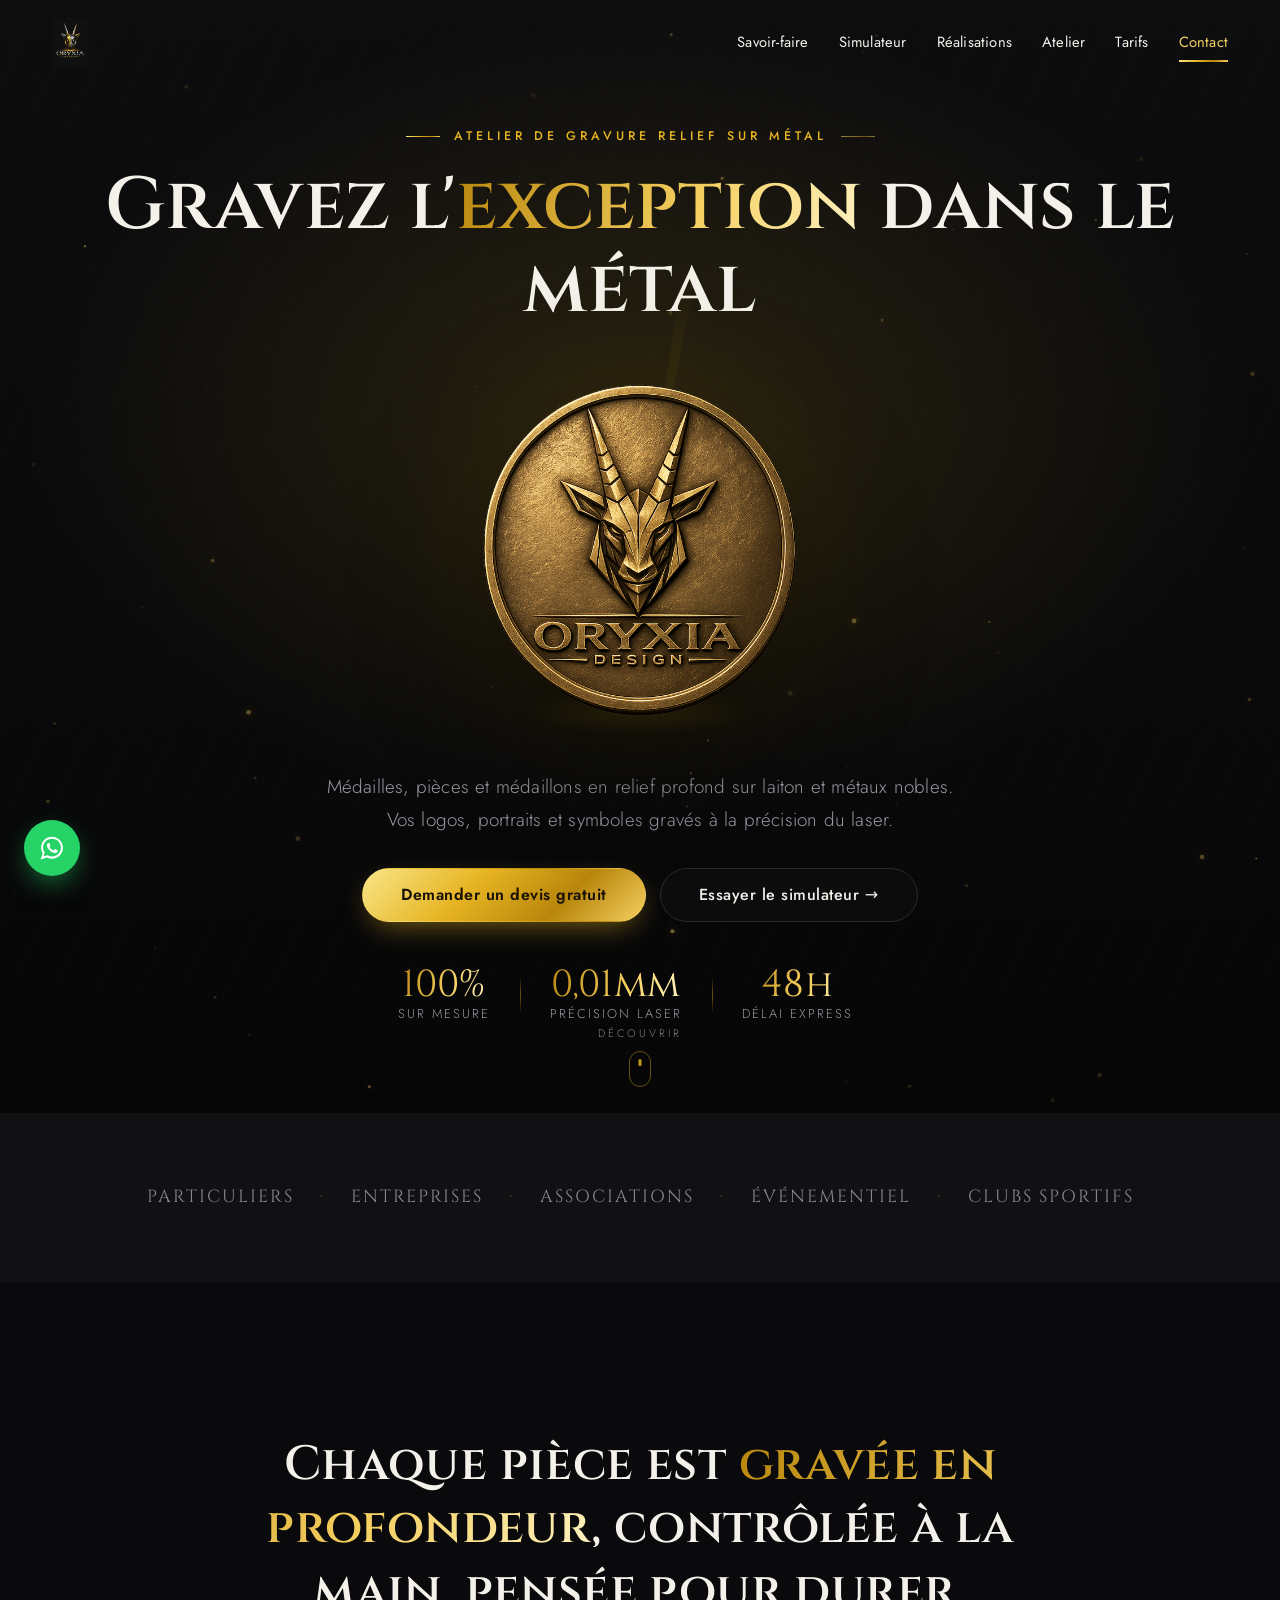
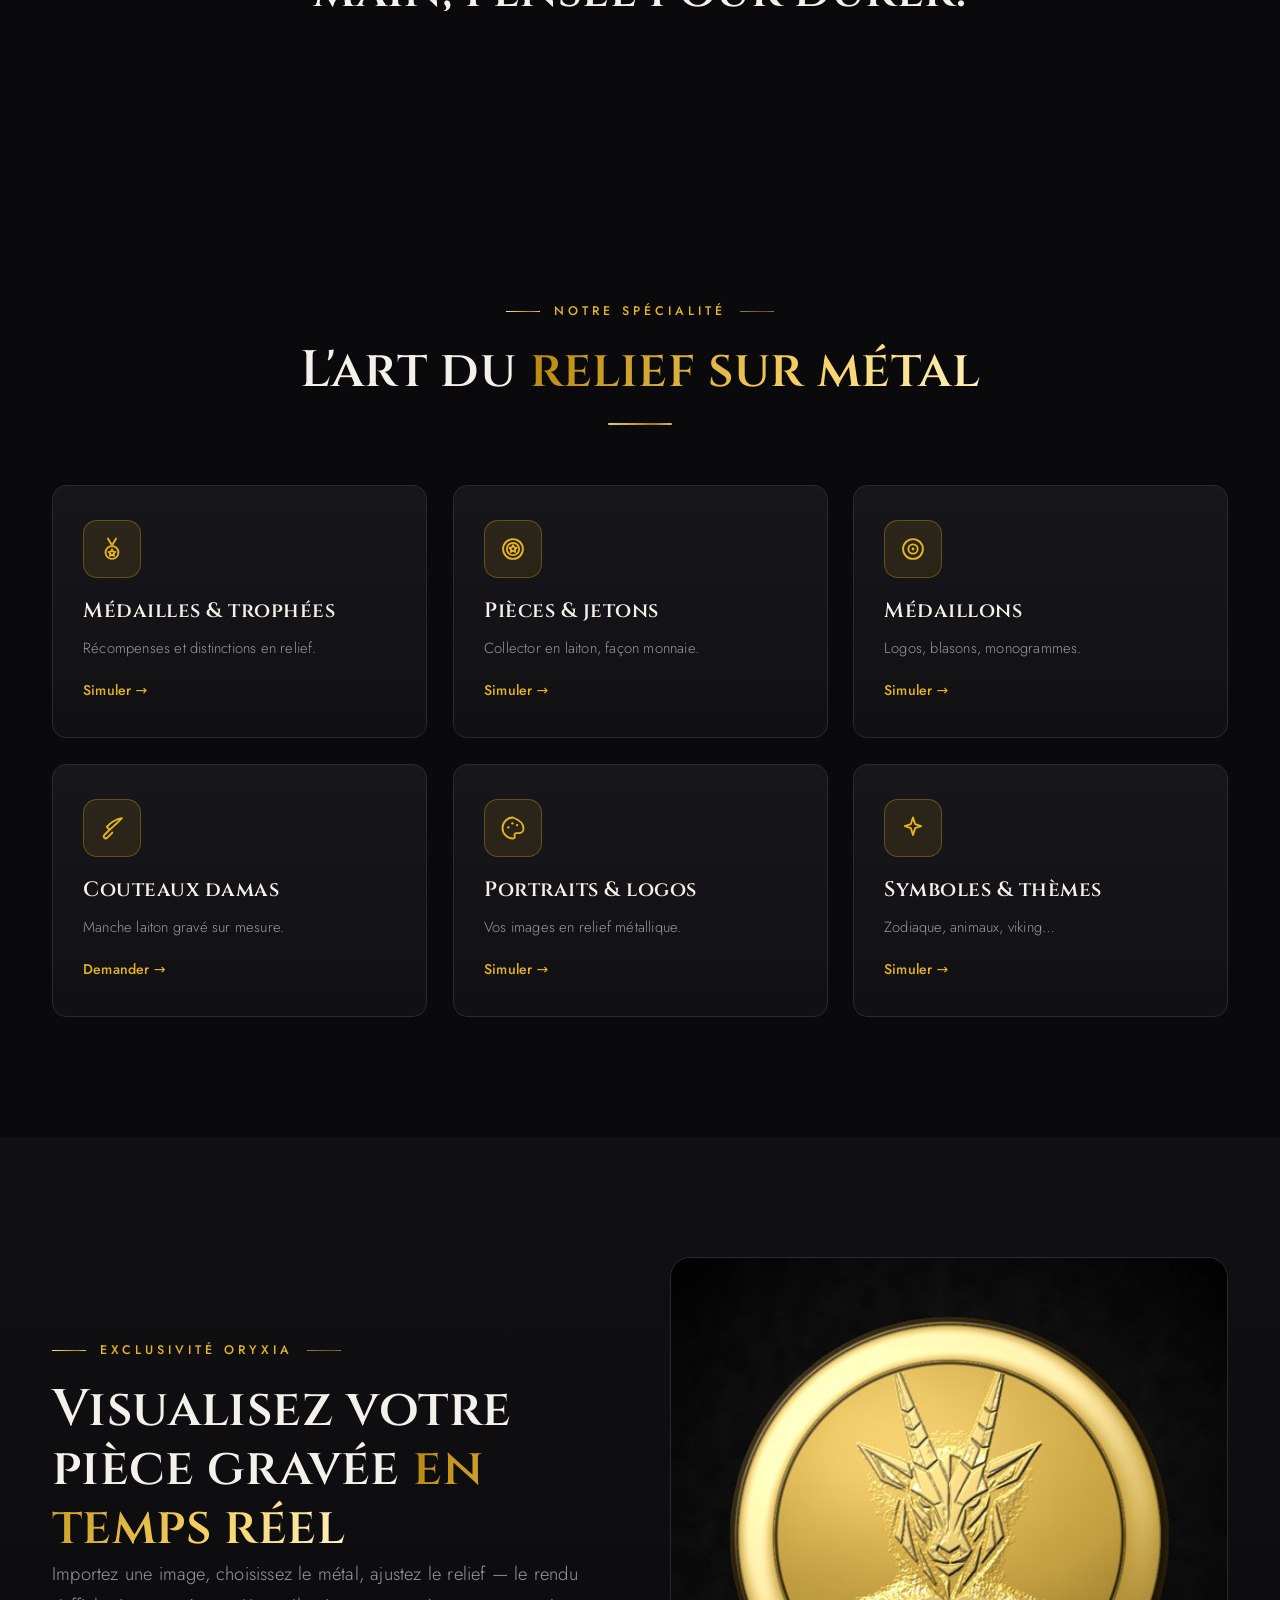
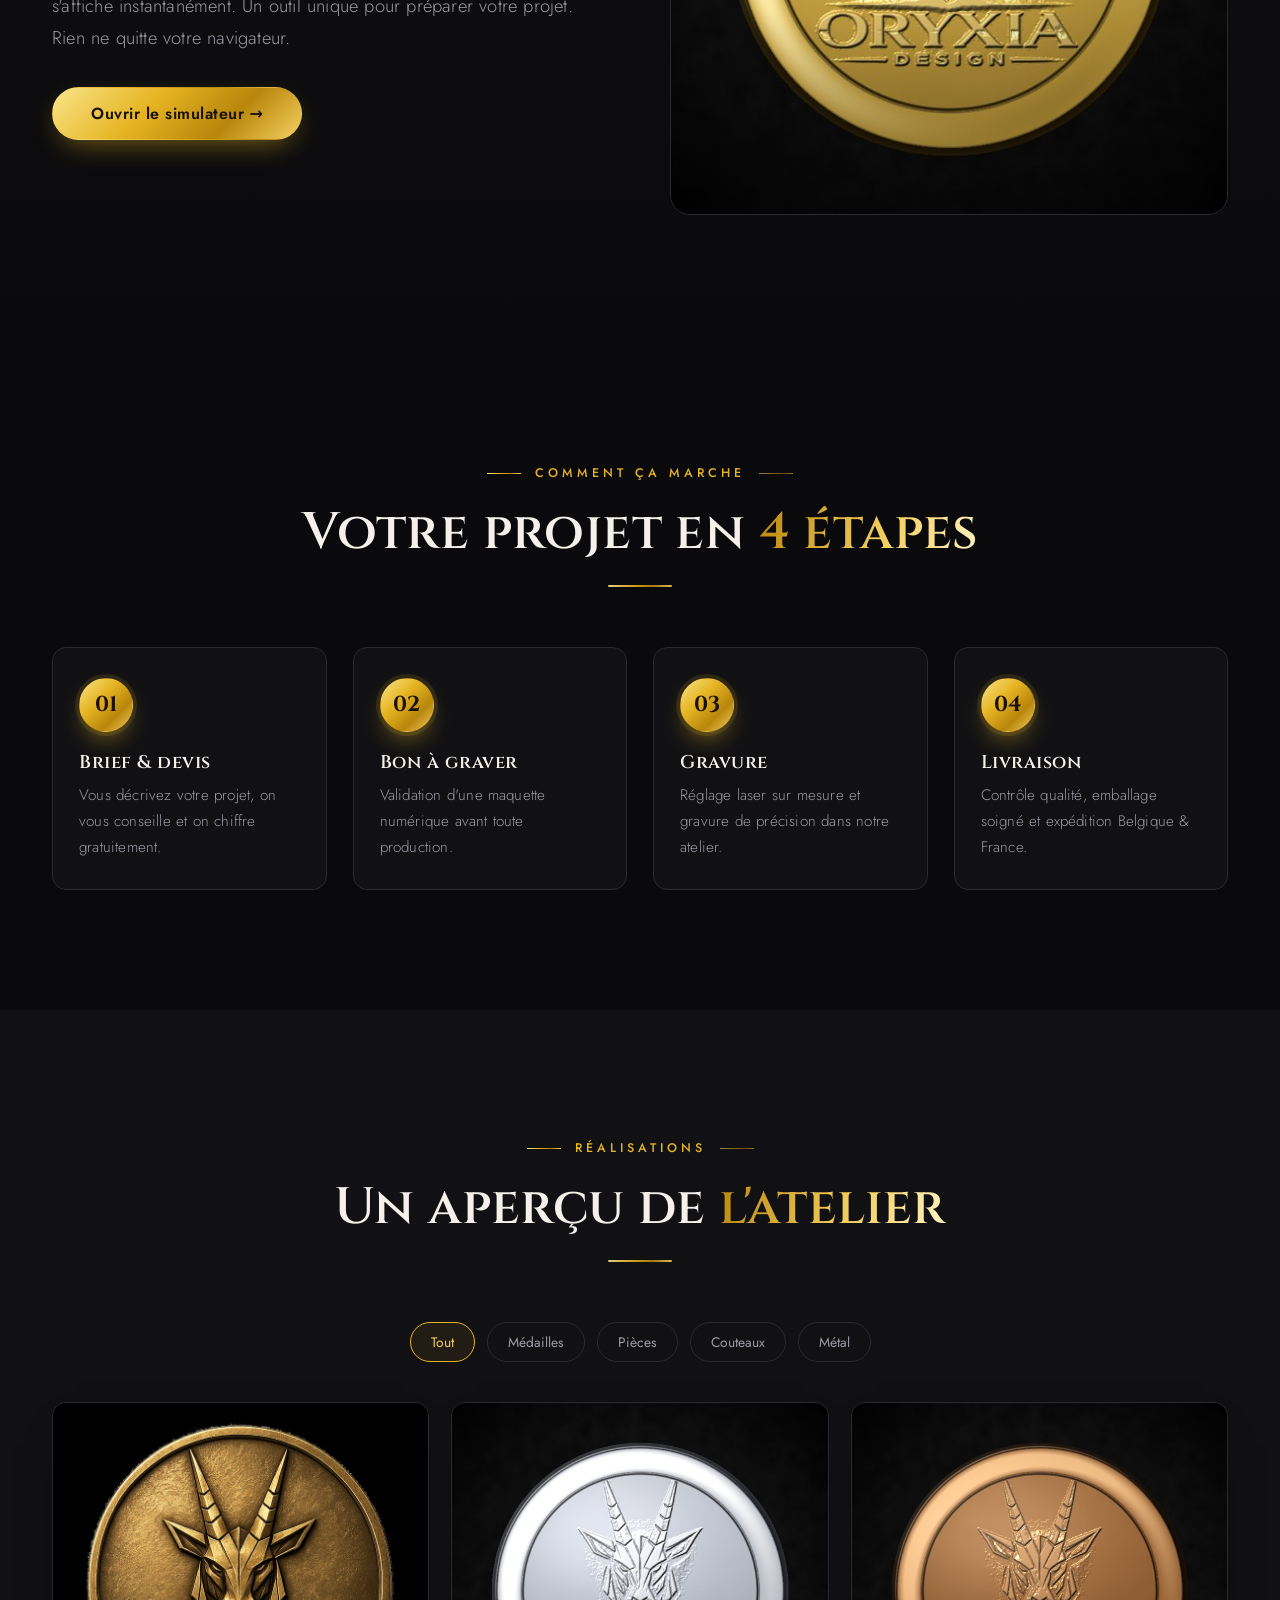
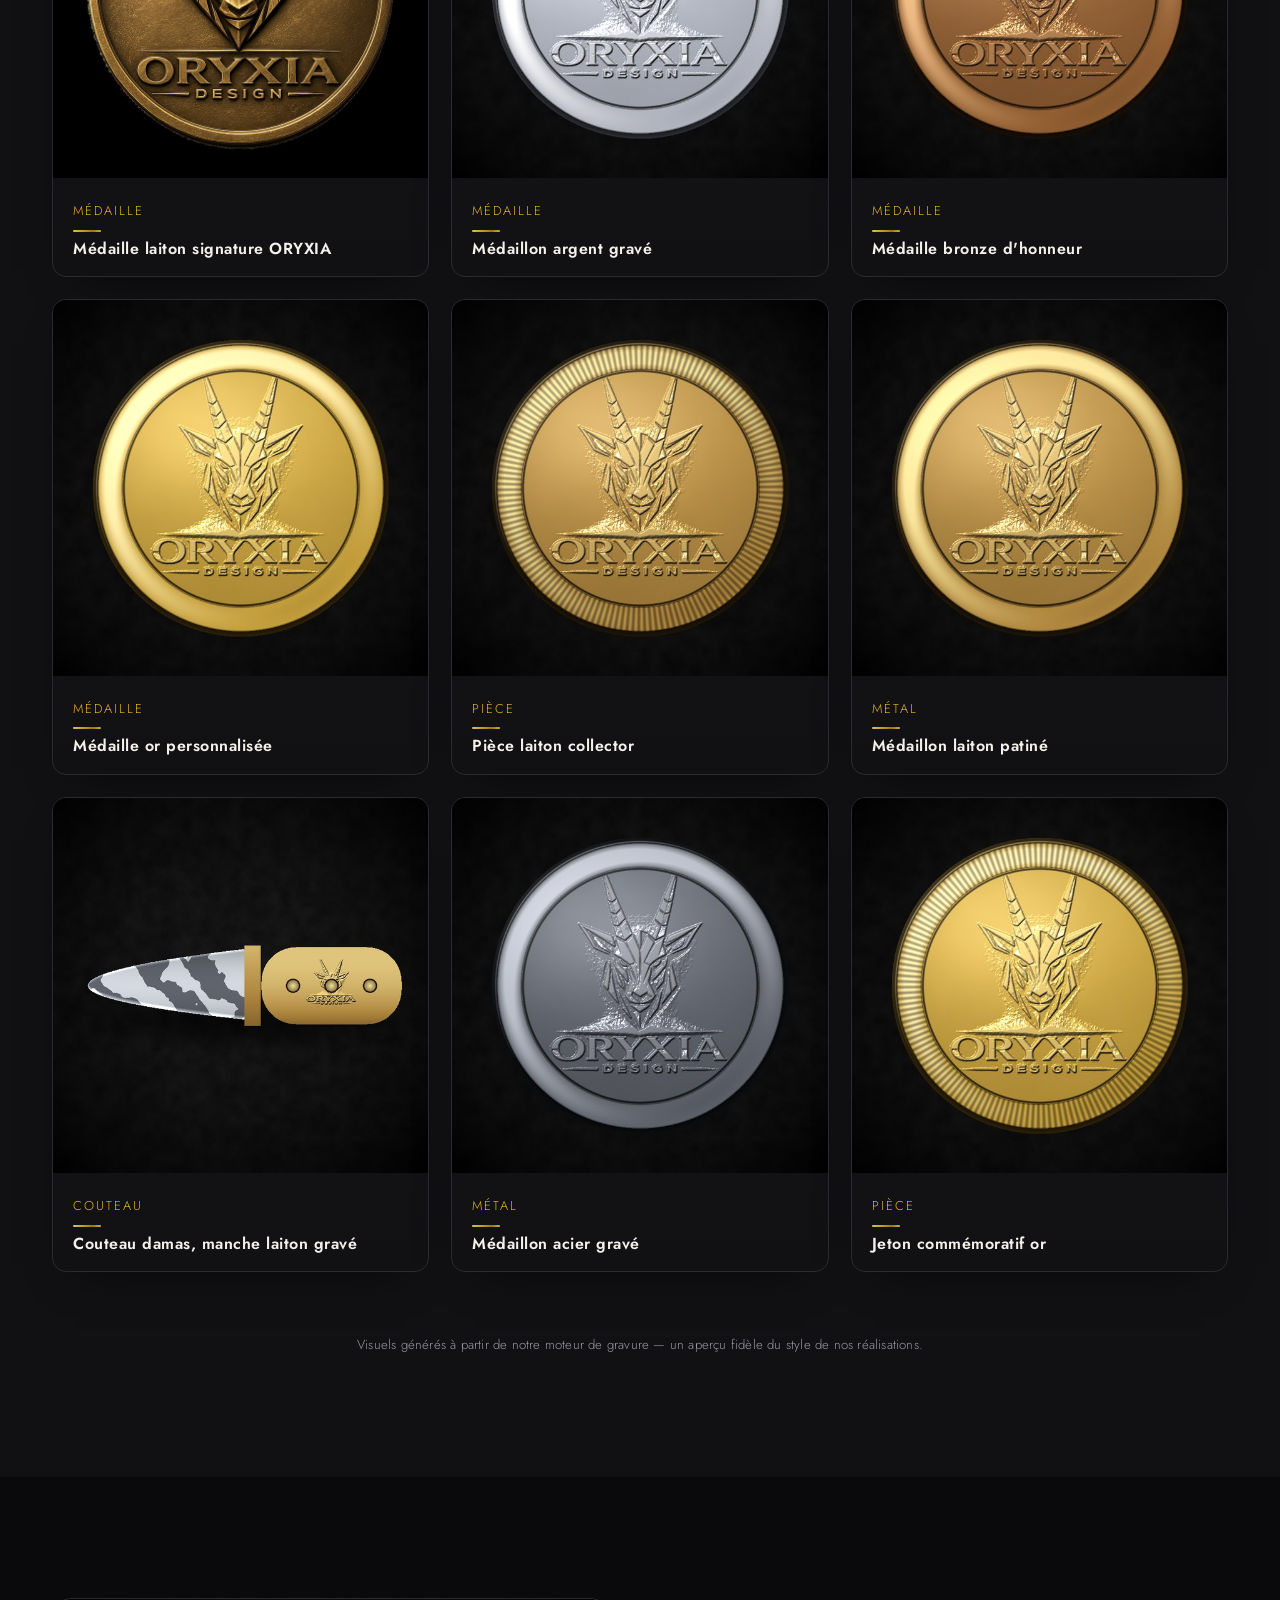
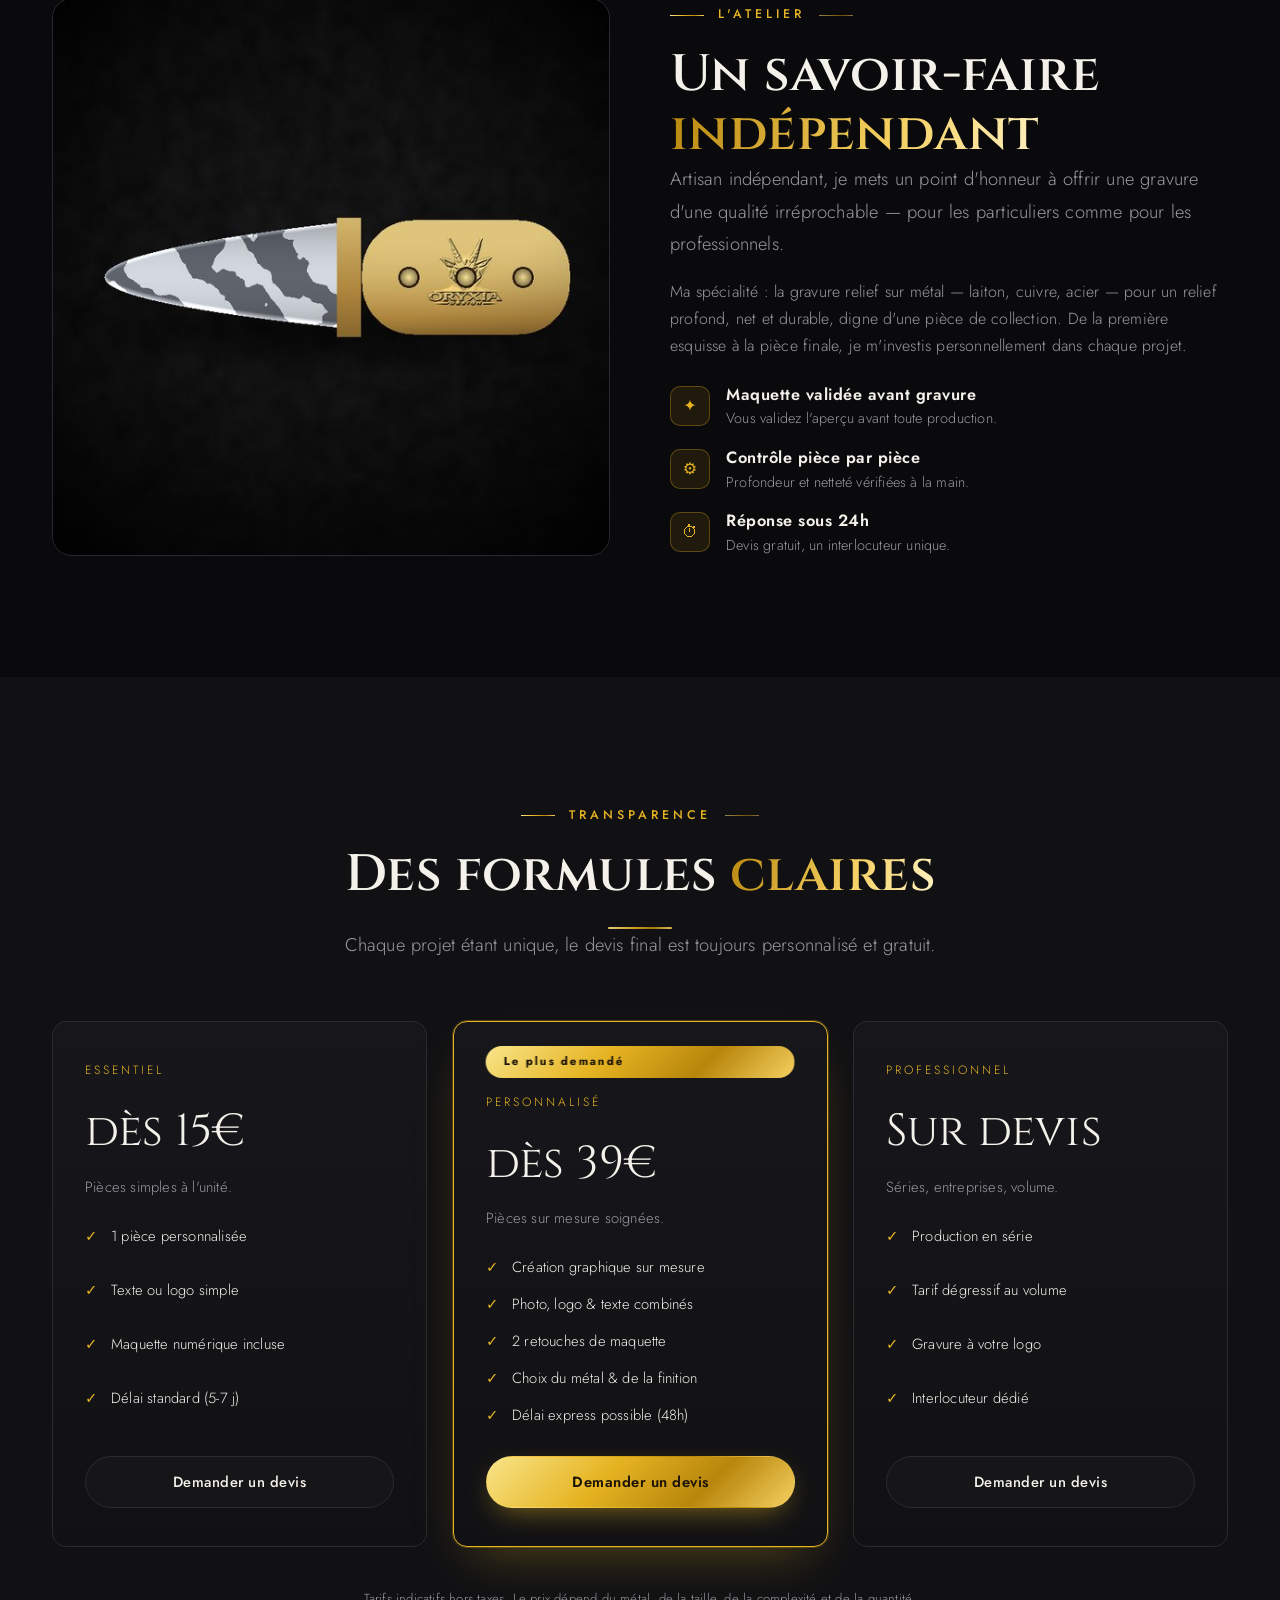
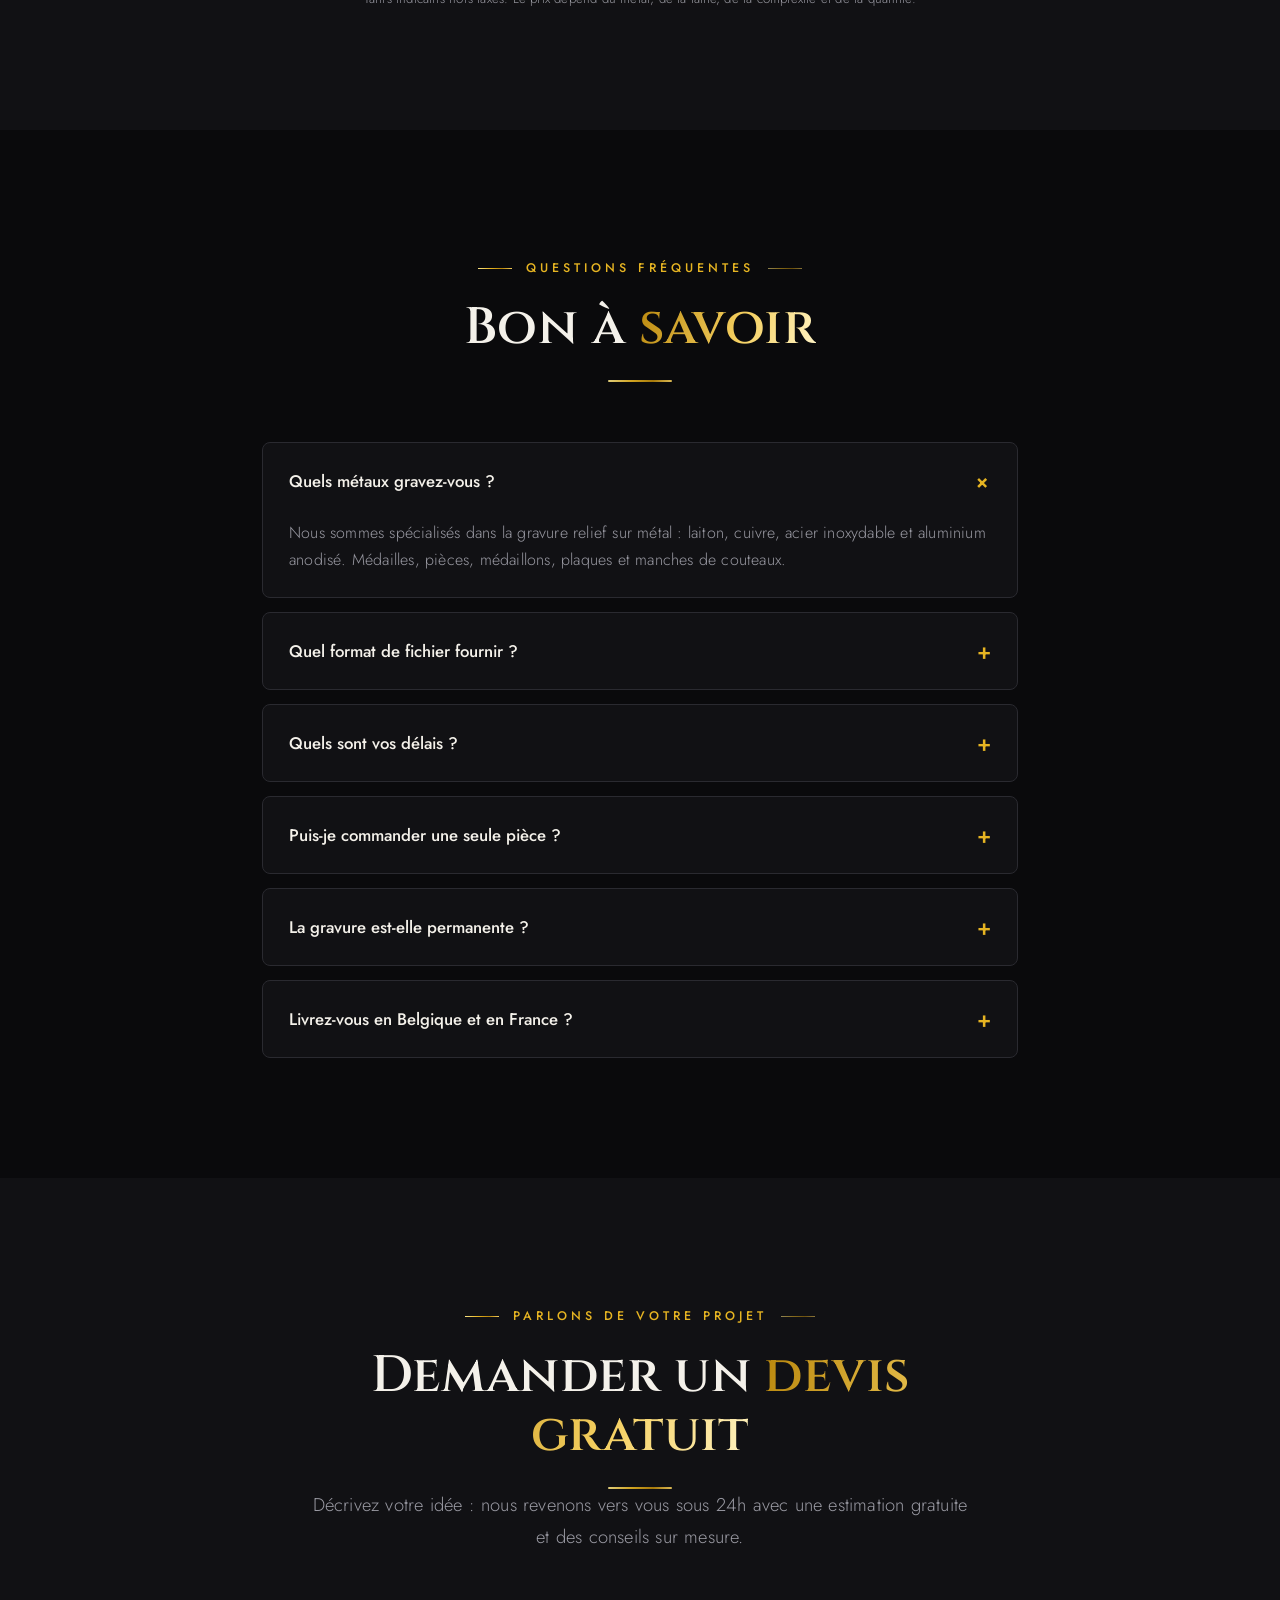
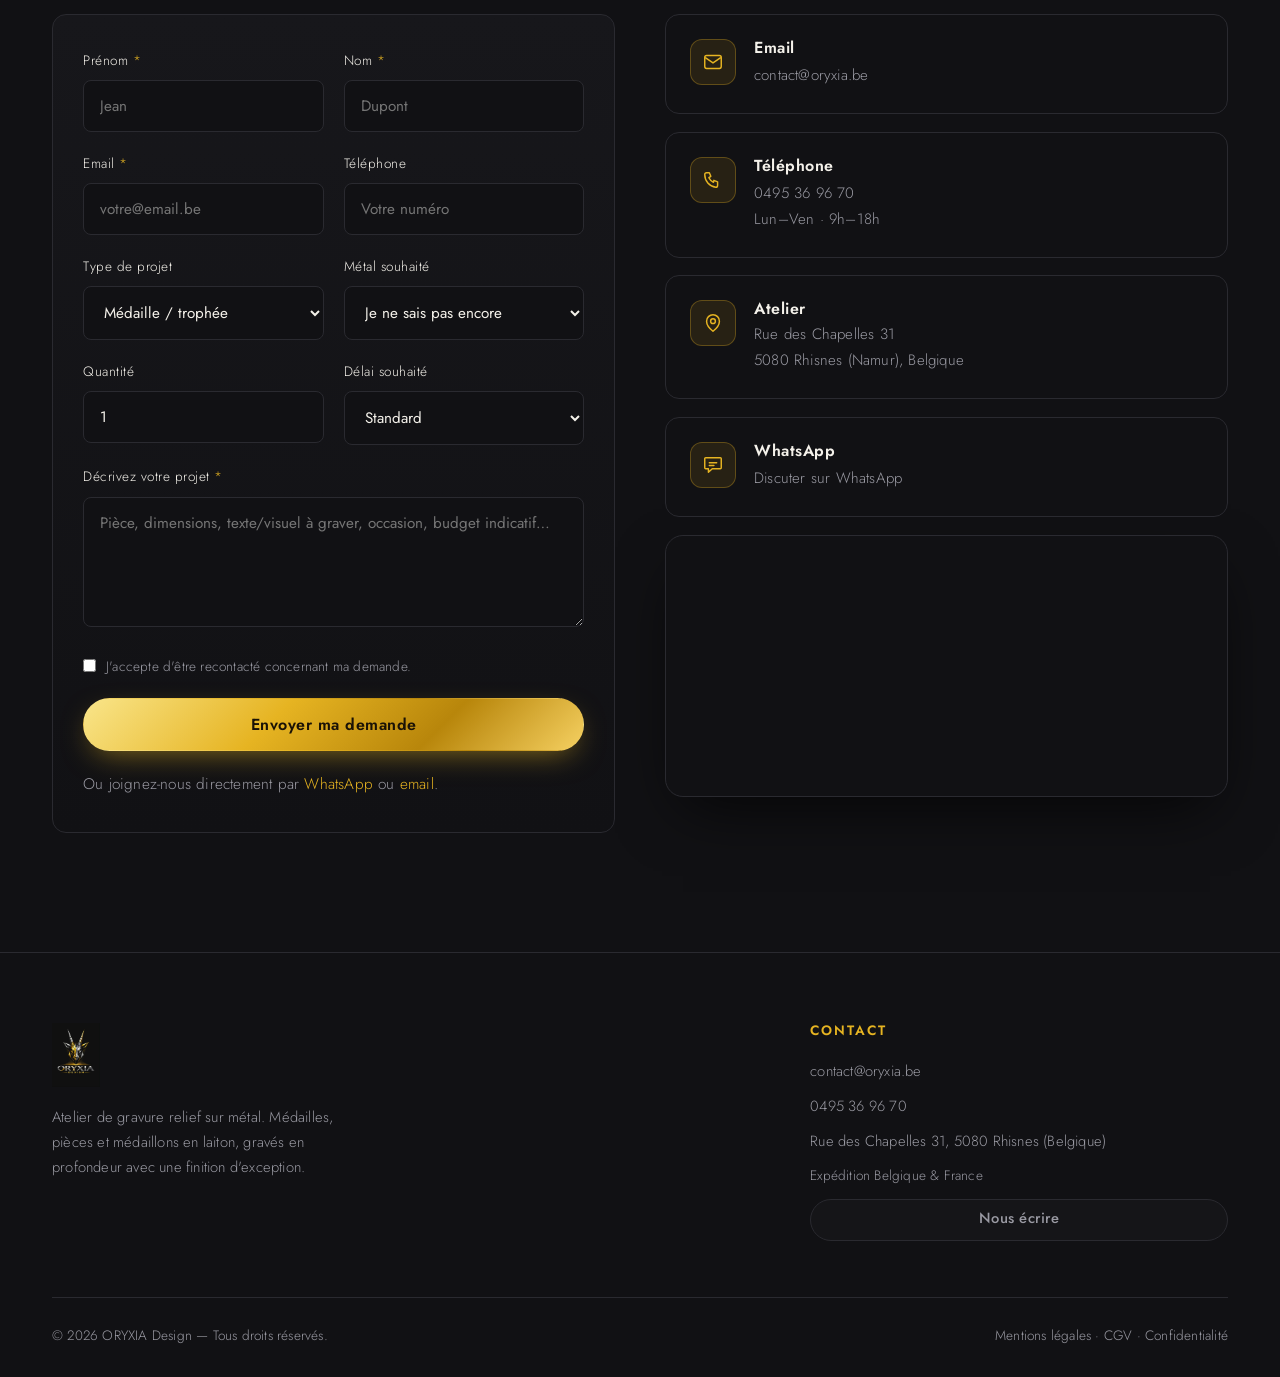
==== commit df94af5d: "SEO : schema Service (OfferCatalog des prestations relief metal) dans LocalBusiness" ====
--- a/index.html
+++ b/index.html
@@ -37,7 +37,7 @@
   <meta name="twitter:image" content="https://oryxia.be/assets/img/medaille-oryxia.jpg">
   <link rel="preload" as="image" href="assets/img/medaille-oryxia-nobg.png" fetchpriority="high">
   <script type="application/ld+json">
-{"@context": "https://schema.org", "@type": "LocalBusiness", "name": "ORYXIA Design", "description": "Atelier de gravure relief sur metal a Rhisnes (Namur), Belgique : medailles, pieces et medaillons en laiton, gravure personnalisee en relief profond.", "image": "https://oryxia.be/assets/img/medaille-oryxia.jpg", "url": "https://oryxia.be", "email": "contact@oryxia.be", "telephone": "+32495369670", "vatID": "BE0556763865", "address": {"@type": "PostalAddress", "streetAddress": "Rue des Chapelles 31", "postalCode": "5080", "addressLocality": "Rhisnes", "addressRegion": "Namur", "addressCountry": "BE"}, "areaServed": ["BE", "FR"], "priceRange": "€€", "sameAs": [], "openingHoursSpecification": [{"@type": "OpeningHoursSpecification", "dayOfWeek": ["Monday", "Tuesday", "Wednesday", "Thursday", "Friday"], "opens": "09:00", "closes": "18:00"}]}
+{"@context": "https://schema.org", "@type": "LocalBusiness", "name": "ORYXIA Design", "description": "Atelier de gravure relief sur metal a Rhisnes (Namur), Belgique : medailles, pieces et medaillons en laiton, gravure personnalisee en relief profond.", "image": "https://oryxia.be/assets/img/medaille-oryxia.jpg", "url": "https://oryxia.be", "email": "contact@oryxia.be", "telephone": "+32495369670", "vatID": "BE0556763865", "address": {"@type": "PostalAddress", "streetAddress": "Rue des Chapelles 31", "postalCode": "5080", "addressLocality": "Rhisnes", "addressRegion": "Namur", "addressCountry": "BE"}, "areaServed": ["BE", "FR"], "priceRange": "€€", "sameAs": [], "openingHoursSpecification": [{"@type": "OpeningHoursSpecification", "dayOfWeek": ["Monday", "Tuesday", "Wednesday", "Thursday", "Friday"], "opens": "09:00", "closes": "18:00"}], "hasOfferCatalog": {"@type": "OfferCatalog", "name": "Gravure relief sur métal", "itemListElement": [{"@type": "Offer", "itemOffered": {"@type": "Service", "name": "Médailles & trophées gravés en relief"}}, {"@type": "Offer", "itemOffered": {"@type": "Service", "name": "Pièces & jetons collector en laiton"}}, {"@type": "Offer", "itemOffered": {"@type": "Service", "name": "Médaillons personnalisés (logo, blason, monogramme)"}}, {"@type": "Offer", "itemOffered": {"@type": "Service", "name": "Couteaux damas — gravure du manche en laiton"}}, {"@type": "Offer", "itemOffered": {"@type": "Service", "name": "Portraits & logos gravés sur métal"}}]}}
   </script>
   <script type="application/ld+json">
 {"@context": "https://schema.org", "@type": "FAQPage", "mainEntity": [{"@type": "Question", "name": "Quels métaux gravez-vous ?", "acceptedAnswer": {"@type": "Answer", "text": "Nous sommes spécialisés dans la gravure relief sur métal : laiton, cuivre, acier inoxydable et aluminium anodisé. Médailles, pièces, médaillons, plaques et manches de couteaux."}}, {"@type": "Question", "name": "Quel format de fichier fournir ?", "acceptedAnswer": {"@type": "Answer", "text": "Idéalement un fichier vectoriel (SVG, PDF, AI, EPS) pour les logos et textes. Pour les photos, un JPG ou PNG haute résolution convient. Pas de fichier ? Nous pouvons créer ou retravailler votre visuel."}}, {"@type": "Question", "name": "Quels sont vos délais ?", "acceptedAnswer": {"@type": "Answer", "text": "En moyenne 5 à 7 jours ouvrés après validation de la maquette. Une option express 48h est disponible selon nos disponibilités."}}, {"@type": "Question", "name": "Puis-je commander une seule pièce ?", "acceptedAnswer": {"@type": "Answer", "text": "Bien sûr ! Nous réalisons aussi bien des pièces uniques que des séries pour les professionnels. Aucune quantité minimum imposée."}}, {"@type": "Question", "name": "La gravure est-elle permanente ?", "acceptedAnswer": {"@type": "Answer", "text": "Oui. La gravure laser marque le métal en profondeur, de façon durable. Contrairement à l'impression, elle ne s'efface pas et résiste au temps et à l'usage."}}, {"@type": "Question", "name": "Livrez-vous en Belgique et en France ?", "acceptedAnswer": {"@type": "Answer", "text": "Oui, nous expédions dans toute la Belgique (et à l'international sur demande) en colis suivi et protégé. Une remise en main propre est possible localement."}}]}
